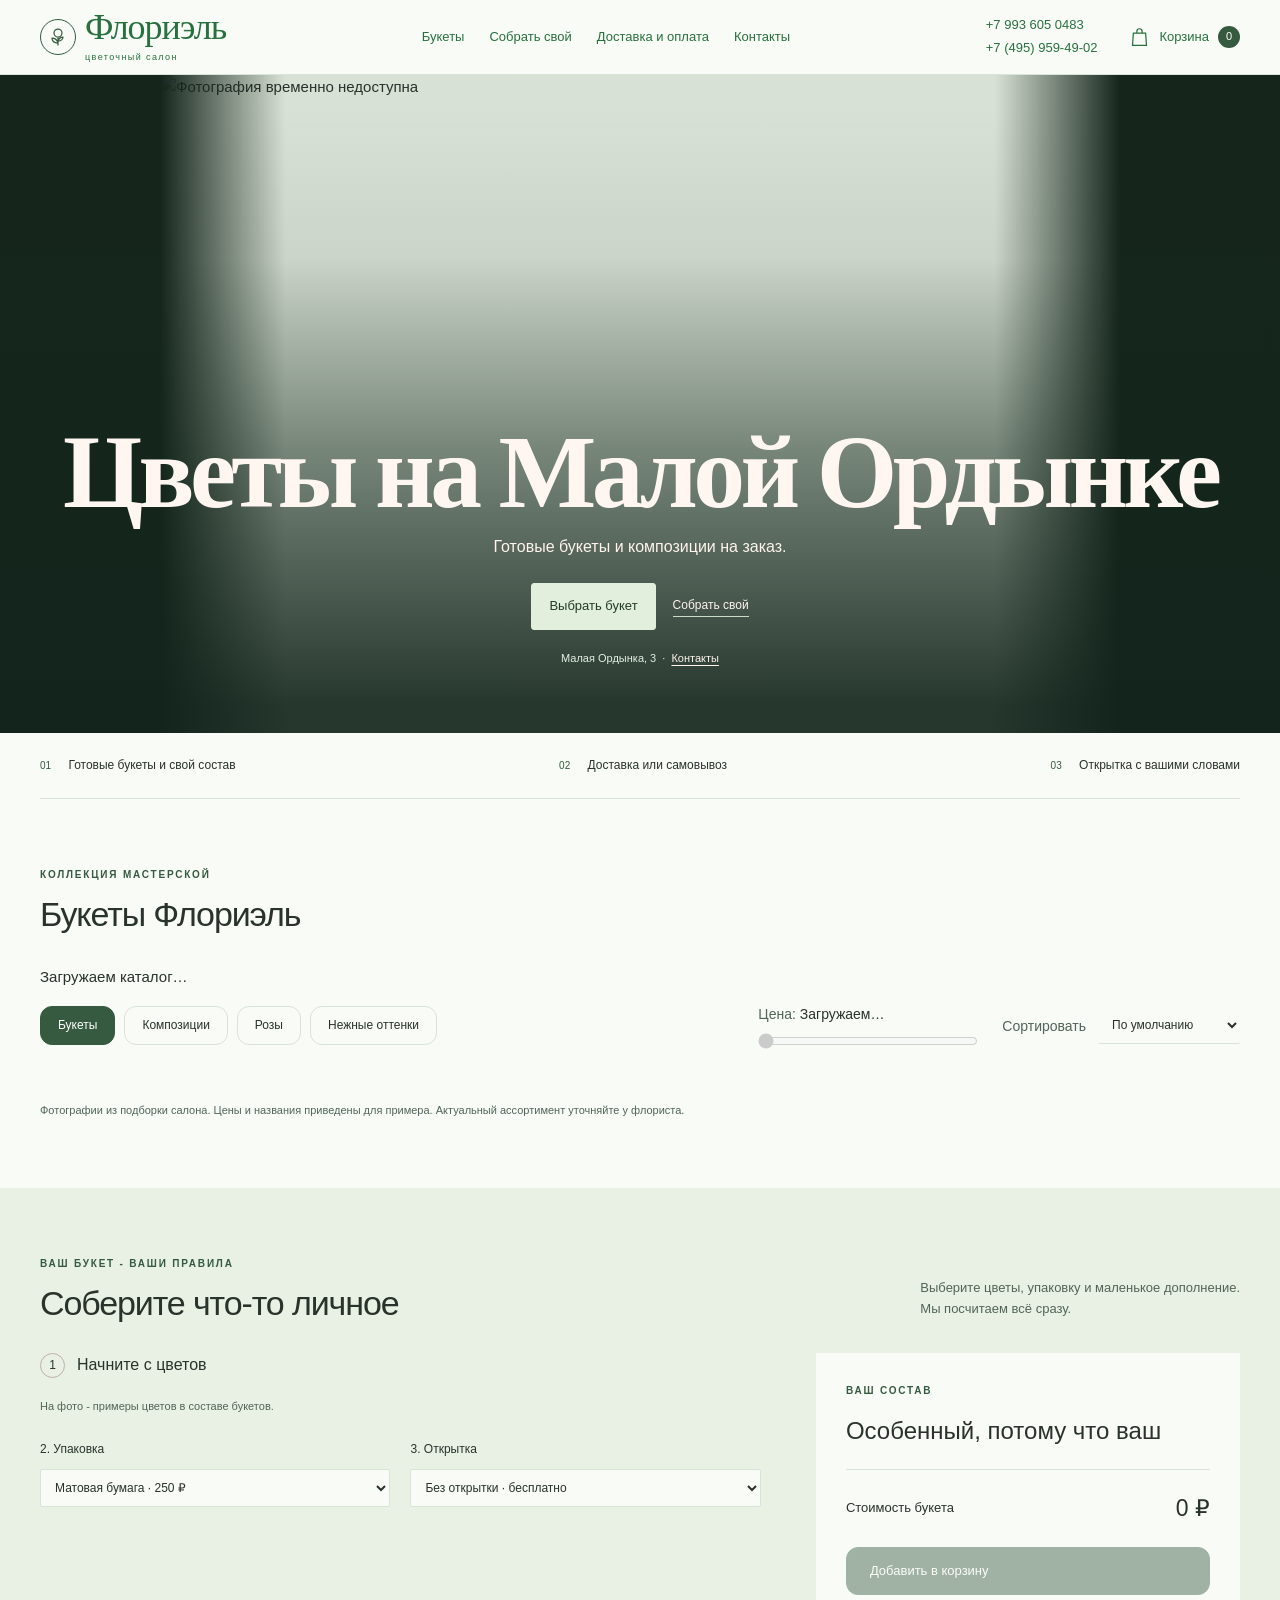
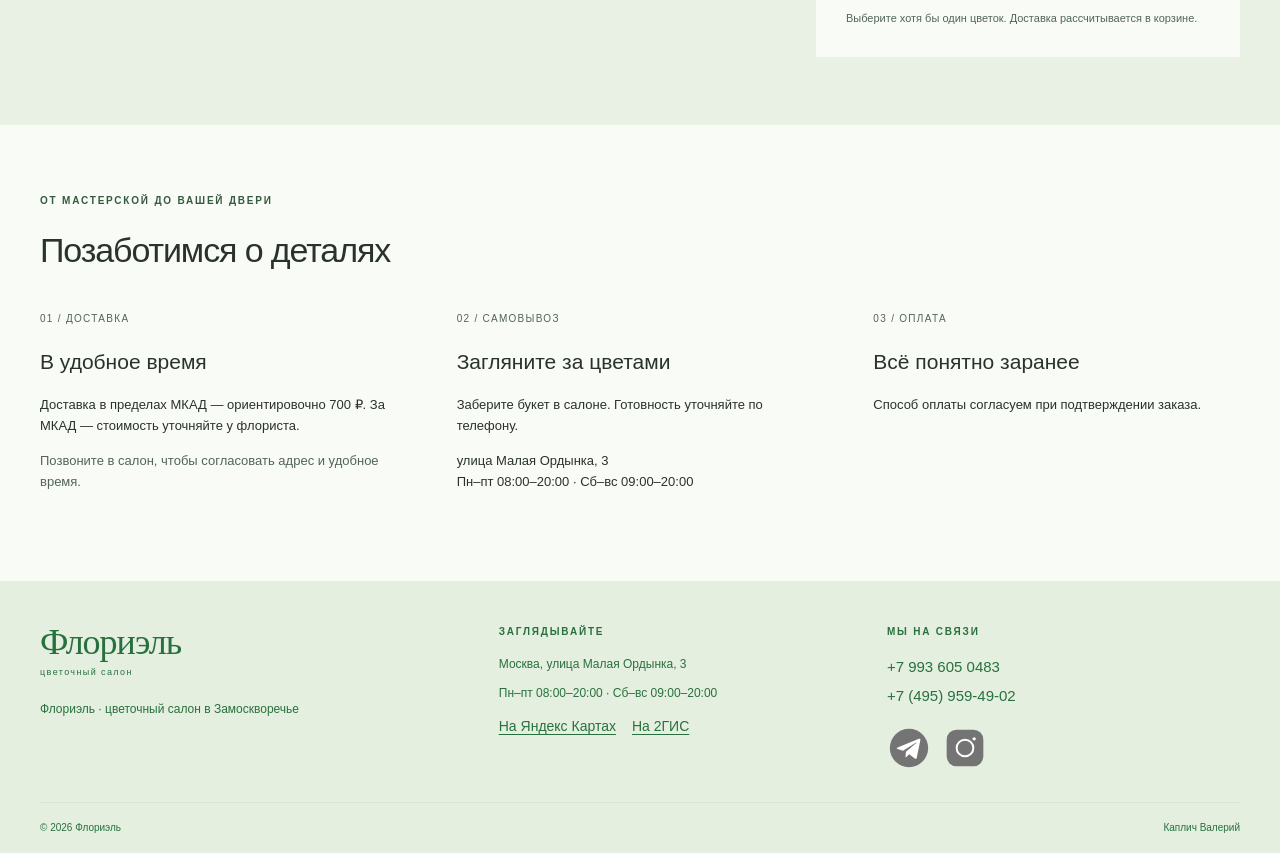
==== public_html/index.html @ b64ea373 "Use one price slider with bounds from available bouquets" ====
<!doctype html>
<html lang="ru"><head><meta charset="UTF-8"><meta name="viewport" content="width=device-width, initial-scale=1"><meta name="description" content="Флориэль. Букеты и композиции, Москва, улица Малая Ордынка, 3."><meta name="robots" content="noindex, nofollow"><title>Флориэль · цветочный салон в Москве</title><style>:root{--bg:#faf8f4;--ink:#302c2a;--muted:#79716b;--accent:#793e4b;--accent-hover:#61303c;--line:#e3ded6;--tint:#f0ebe5;--white:#fff;--radius:12px;--font:Arial,Helvetica,sans-serif}*{box-sizing:border-box}html{scroll-behavior:smooth;scroll-padding-top:24px}body{margin:0;background:var(--bg);color:var(--ink);font:15px/1.6 var(--font)}body:has(dialog[open]){overflow:hidden}a{color:inherit;text-decoration:none}button,input,select,textarea{font:inherit}button,a,input,select,textarea{-webkit-tap-highlight-color:transparent}button{cursor:pointer}button:disabled{cursor:not-allowed;opacity:.45}a,button{touch-action:manipulation}button:focus-visible,a:focus-visible,input:focus-visible,select:focus-visible,textarea:focus-visible{outline:2px solid var(--accent);outline-offset:4px}button{color:inherit}img{display:block;width:100%;object-fit:cover}button svg{width:21px;height:21px;fill:none;stroke:currentColor;stroke-width:1.4}h1,h2,h3,p{margin-top:0}h1,h2,h3{line-height:1.16;font-weight:400}h2{font-size:34px;letter-spacing:-1.1px;margin-bottom:0}h3{font-size:20px}p{margin-bottom:14px}.container{width:min(1240px,calc(100% - 80px));margin-inline:auto}.header{display:flex;align-items:center;gap:32px;min-height:74px}.brand{display:flex;gap:9px;align-items:center;flex-shrink:0}.brand img{width:34px}.brand b{font-size:36px;font-weight:400;letter-spacing:-2px;line-height:1.05;display:block}.brand small{display:block;font-size:9px;letter-spacing:1.4px;margin-top:3px}.header nav{display:flex;gap:25px;margin:auto;font-size:13px}.header nav a:hover,.text-link:hover{color:var(--accent)}.phone{font-size:13px;white-space:nowrap}.cart-trigger{display:flex;align-items:center;gap:9px;background:none;border:0;padding:12px 0;font-size:13px}.cart-trigger b{display:grid;place-items:center;width:22px;height:22px;border-radius:50%;background:var(--accent);color:white;font-size:11px;font-weight:400}.hero{display:grid;grid-template-columns:1fr 1fr;min-height:440px;background:var(--tint)}.hero-copy{padding:49px 50px 30px}.eyebrow{font-size:10px;letter-spacing:1.8px;color:var(--accent);font-weight:600;margin-bottom:22px;display:block}h1{font-size:41px;letter-spacing:-1.55px;white-space:pre-line;margin-bottom:22px;max-width:470px}.hero-copy>p:not(.eyebrow){max-width:360px;color:var(--muted);font-size:14px}.button{border:1px solid var(--accent);border-radius:var(--radius);background:var(--accent);color:white;display:inline-flex;align-items:center;justify-content:space-between;gap:28px;padding:14px 23px;font-size:13px;line-height:1.4;min-height:48px}.button:hover:not(:disabled){background:var(--accent-hover)}.button.secondary{background:transparent;color:var(--accent)}.hero .button{margin-top:13px}.text-link{display:inline-block;font-size:12px;border-bottom:1px solid #b7a69f;margin-left:22px}.hero-note{margin-top:33px;font-size:11px;color:var(--muted);display:flex;align-items:center;gap:12px}.line{width:29px;height:1px;background:#a29385}.hero-photo{position:relative;overflow:hidden;min-height:440px}.hero-photo img{height:100%;position:absolute;object-position:50% 46%}.photo-caption{position:absolute;bottom:20px;left:24px;background:var(--bg);padding:7px 12px;font-size:10px;letter-spacing:.5px}.service-strip{display:flex;justify-content:space-between;border-bottom:1px solid var(--line);padding-block:23px;font-size:12px}.service-strip i{font-style:normal;font-size:10px;color:var(--accent);margin-right:14px}.section{padding-block:68px}.section-head{display:flex;align-items:end;justify-content:space-between;gap:20px;margin-bottom:30px}.section-head .eyebrow{margin-bottom:12px}.muted{color:var(--muted)}.section-head>.muted{font-size:13px;margin-bottom:3px}.catalog-controls{display:flex;justify-content:space-between;gap:20px;align-items:center;margin-bottom:27px}.filters{display:flex;gap:9px;flex-wrap:wrap}.filters button{border:1px solid var(--line);border-radius:2px;padding:9px 17px;background:transparent;font-size:12px}.filters button[aria-pressed=true]{background:var(--accent);border-color:var(--accent);color:white}.sort-label{display:flex;align-items:center;gap:12px;font-size:11px;color:var(--muted)}select{border:1px solid var(--line);background:var(--bg);color:var(--ink);padding:10px;border-radius:2px;max-width:100%}.sort-label select{border:0;border-bottom:1px solid var(--line);font-size:12px}.product-grid{display:grid;grid-template-columns:repeat(4,minmax(0,1fr));gap:34px 24px}.product-image{width:100%;border:0;padding:0;background:var(--tint);position:relative;display:block;text-align:left;overflow:hidden}.product-image img{aspect-ratio:4/4.6;transition:transform .35s}.product-image:hover img{transform:scale(1.025)}.tag{position:absolute;top:13px;left:13px;background:var(--bg);font-size:10px;padding:5px 9px}.product-name{border:0;background:none;padding:0;margin-top:15px;font-size:17px;text-align:left}.composition{font-size:11px;color:var(--muted);margin:6px 0 14px;min-height:35px;line-height:1.5}.product-bottom{display:flex;justify-content:space-between;align-items:center}.price{font-size:17px;font-weight:400}.add-product{background:transparent;border:1px solid var(--line);padding:8px 12px;font-size:11px;border-radius:2px}.add-product:hover{border-color:var(--accent);color:var(--accent)}.catalog-note{font-size:11px;color:var(--muted);margin:26px 0 0}.builder-section{background:var(--tint)}.builder-layout{display:grid;grid-template-columns:1.7fr 1fr;gap:55px}.step-title{display:flex;align-items:center;gap:12px;margin-bottom:20px}.step-title span{display:grid;place-items:center;width:25px;height:25px;border:1px solid #bfb1a8;border-radius:50%;font-size:12px}.step-title h3{font-size:16px;margin:0}.flower-grid{display:grid;grid-template-columns:repeat(4,minmax(0,1fr));gap:16px}.flower img{aspect-ratio:1/1.1}.flower h4{font-size:12px;font-weight:400;margin:12px 0 3px}.flower p{font-size:11px;color:var(--muted);margin-bottom:12px}.qty{display:inline-flex;align-items:center;border:1px solid var(--line);background:var(--bg);border-radius:2px}.qty button{width:34px;height:34px;border:0;background:transparent;font-size:18px}.qty output{min-width:27px;text-align:center;font-size:13px}.small{font-size:11px;line-height:1.6}.builder-options{display:grid;grid-template-columns:1fr 1fr;gap:20px;margin-top:24px}.builder-options label{font-size:12px}.builder-options select{display:block;width:100%;margin-top:10px}.builder-summary{background:var(--bg);padding:30px;align-self:start}.builder-summary .eyebrow{margin-bottom:18px}.builder-summary h3{font-size:24px}.builder-summary ul{padding:0;list-style:none;font-size:13px}.builder-summary li{display:flex;justify-content:space-between;gap:15px;margin-bottom:8px}.total{border-top:1px solid var(--line);display:flex;justify-content:space-between;align-items:center;gap:12px;margin-top:24px;padding-top:20px;margin-bottom:20px;font-size:13px}.total strong{font-size:23px;font-weight:400;white-space:nowrap}.full{width:100%}.builder-summary .small{margin:15px 0 0}.info-columns{display:grid;grid-template-columns:repeat(3,1fr);gap:50px;margin-top:40px}.info-num{font-size:10px;letter-spacing:1.3px;color:var(--muted);display:block;margin-bottom:23px}.info-columns h3{font-size:21px}.info-columns p{font-size:13px}.delivery{padding-bottom:75px}footer{background:#eae4dc;padding-top:43px}.footer-main{display:grid;grid-template-columns:1.2fr 1fr 1fr;gap:35px}.footer-brand b{font-size:37px}.footer-main .eyebrow{color:var(--muted);margin-bottom:15px}.footer-main p{font-size:12px;margin-bottom:9px}.footer-brand{margin-bottom:20px}.footer-bottom{border-top:1px solid #d8d0c7;display:flex;justify-content:space-between;margin-top:32px;padding-block:17px;font-size:10px;color:var(--muted)}dialog{border:0;border-radius:4px;padding:28px;width:min(610px,calc(100% - 28px));max-height:90dvh;background:var(--bg);color:var(--ink);overflow:auto}dialog::backdrop{background:#211d1b85}.modal-head{display:flex;justify-content:space-between;align-items:start;gap:15px;margin-bottom:24px}.modal-head h2{font-size:26px;letter-spacing:-.6px}.icon-button{background:none;border:0;font-size:27px;line-height:1;padding:2px 6px}.modal-image{width:100%;max-height:330px;object-fit:cover;margin-bottom:20px}.cart-line{display:grid;grid-template-columns:66px 1fr auto;gap:15px;align-items:start;padding:18px 0;border-bottom:1px solid var(--line)}.cart-line img{height:85px}.cart-line h3{font-size:16px;margin-bottom:5px}.cart-line p{font-size:11px;line-height:1.4;color:var(--muted);margin-bottom:10px}.cart-line>div:last-child{text-align:right}.remove{display:block;background:none;border:0;text-decoration:underline;color:var(--muted);font-size:11px;margin:12px 0 0 auto;padding:4px}.breakdown{display:flex;justify-content:space-between;font-size:13px;margin-top:12px}.empty{text-align:center;padding:35px 5px}.empty h3{font-size:25px}.empty p{color:var(--muted)}.form-grid{display:grid;grid-template-columns:1fr 1fr;gap:17px}.field{display:block;font-size:12px}.field input,.field textarea,.field select{display:block;width:100%;margin-top:7px;border:1px solid #cec6bd;padding:11px 12px;background:var(--white);border-radius:2px;color:var(--ink)}.field textarea{resize:vertical;min-height:78px}.span2{grid-column:1/-1}.form-radio{border:0;padding:0;margin:19px 0;display:flex;gap:20px;font-size:13px}.form-radio legend{margin-bottom:8px;font-size:12px}.error{color:#a1243a;font-size:12px;margin-block:12px}.form-note{font-size:11px;padding:12px;background:var(--tint);margin:15px 0}.success-label{font-size:11px;letter-spacing:1.5px;color:var(--accent)}.feedback-options{border:0;padding:0;margin:20px 0}.feedback-options legend{font-size:16px;margin-bottom:15px}.feedback-options label{display:block;margin-bottom:10px;font-size:13px}.form-actions{display:flex;gap:12px;margin-top:18px}.order-summary{font-size:13px;padding:14px 0;border-bottom:1px solid var(--line)}.order-summary p{margin-bottom:5px}.image-fallback{position:absolute;inset:0;display:grid;place-items:center;color:var(--muted);background:var(--tint);font-size:12px}.image-missing{height:100%;min-height:140px;object-fit:contain;background:var(--tint)}#toast{position:fixed;bottom:25px;left:50%;transform:translateX(-50%);background:var(--ink);color:white;padding:12px 20px;font-size:13px;border-radius:3px;z-index:5;max-width:90vw;opacity:0;pointer-events:none}#toast.visible{opacity:1}.skip{position:fixed;top:-100px;left:12px;background:white;padding:10px;z-index:10}.skip:focus{top:12px}[hidden]{display:none!important}
.product-image img,.flower img{height:auto}
@media(min-width:1500px){.hero{min-height:480px}.hero-copy{padding-top:65px}.hero-photo{min-height:480px}}
@media(max-width:1100px){.container{width:calc(100% - 48px)}.header{gap:20px}.header nav{gap:16px}.header .phone{display:none}.hero-copy{padding:35px 30px}h1{font-size:35px}.hero .text-link{margin:16px 0 0;display:table}.hero-note{margin-top:20px}.builder-layout{gap:30px}.flower-grid{gap:10px}.builder-summary{padding:23px}.sort-label{font-size:0}.sort-label select{font-size:12px}}
@media(max-width:760px){.container{width:calc(100% - 32px)}.header{min-height:80px;flex-wrap:wrap;gap:0;justify-content:space-between;padding-block:7px 5px}.brand b{font-size:32px}.brand small{font-size:8px}.brand img{width:29px}.header nav{order:3;flex-basis:100%;justify-content:space-between;gap:10px;font-size:11px;margin-top:7px}.cart-trigger{font-size:12px}.hero{grid-template-columns:1fr 1fr;min-height:350px}.hero-copy{padding:25px 20px}.hero-copy .eyebrow{font-size:8px;letter-spacing:1.2px;margin-bottom:17px}h1{font-size:28px;letter-spacing:-.8px;white-space:normal}.hero-copy>p:not(.eyebrow){font-size:12px}.hero .button{padding:12px 16px;font-size:12px;gap:15px}.hero-photo{min-height:350px}.hero-note{display:none}.photo-caption{left:10px;bottom:10px;font-size:8px;padding:5px 7px}.service-strip{gap:12px;font-size:10px;align-items:start;padding-block:18px}.service-strip span{flex:1}.service-strip i{display:block;margin-bottom:3px}.section{padding-block:44px}h2{font-size:28px}.section-head{align-items:start;margin-bottom:23px}.section-head>.muted{display:none}.catalog-controls{display:block}.filters{gap:6px}.filters button{padding:8px 11px;font-size:11px}.sort-label{justify-content:end;margin-top:10px}.product-grid{grid-template-columns:repeat(2,minmax(0,1fr));gap:25px 15px}.product-name{font-size:15px;margin-top:11px}.composition{font-size:10px;min-height:30px;margin-bottom:11px}.price{font-size:15px}.add-product{font-size:10px;padding:8px 10px}.tag{top:8px;left:8px;font-size:8px;padding:4px 6px}.builder-layout{grid-template-columns:1fr;gap:27px}.builder-summary{padding:25px}.flower-grid{gap:12px}.flower h4{font-size:11px}.flower .qty button{width:27px}.flower .qty output{min-width:20px}.flower p{font-size:10px}.info-columns{grid-template-columns:1fr;gap:25px;margin-top:28px}.info-columns article{border-top:1px solid var(--line);padding-top:21px}.info-num{margin-bottom:12px}.info-columns h3{font-size:20px}.footer-main{grid-template-columns:1fr 1fr;gap:27px 20px}.footer-main>div:first-child{grid-column:1/-1}.footer-main p{font-size:11px}.footer-bottom{gap:20px;font-size:9px}.footer-bottom>span:last-child{text-align:right}dialog{padding:23px}.form-grid{gap:13px}.cart-line{grid-template-columns:55px 1fr auto;gap:10px}.cart-line>div:last-child{font-size:13px}.cart-line img{height:72px}.total strong{font-size:21px}}
@media(max-width:480px){.hero{grid-template-columns:1fr}.hero-copy{padding:28px 25px}.hero h1{font-size:32px;max-width:280px}.hero-copy>p:not(.eyebrow){max-width:290px}.hero .text-link{display:inline-block;margin-left:15px;font-size:11px}.hero-photo{min-height:260px}.hero-photo img{object-position:50% 45%}.hero .button{margin-top:7px}.flower-grid{grid-template-columns:repeat(2,minmax(0,1fr))}.flower img{aspect-ratio:1.3}.flower h4{font-size:13px}.flower .qty button{width:34px}.flower .qty output{min-width:27px}.form-grid{grid-template-columns:1fr}.span2{grid-column:auto}.modal-head h2{font-size:24px}.service-strip{font-size:9px}.builder-options{gap:12px}.builder-options select{font-size:12px}.section-head .eyebrow{font-size:9px}.product-bottom{gap:5px}.catalog .eyebrow{margin-top:0}}
@media(prefers-reduced-motion:reduce){html{scroll-behavior:auto}*,*::before,*::after{transition:none!important}}

/* Shared rounding for every button, including dialogs and quantity controls. */
button,.button,.filters button,.add-product,.qty,.product-image{border-radius:var(--radius)}
.qty{overflow:hidden}
.reviews-section{border-top:1px solid var(--line)}.review-source-info{display:flex;align-items:center;gap:15px;margin-bottom:26px}.source-badge{display:grid;place-items:center;border:1px solid var(--line);border-radius:12px;width:55px;height:55px;font-size:14px;font-weight:600}.review-source-info h3{font-size:16px;margin-bottom:4px}.review-source-info p{font-size:12px;color:var(--muted);margin-bottom:0}.reviews-grid{display:grid;grid-template-columns:repeat(3,minmax(0,1fr));gap:24px}.review{border:1px solid var(--line);border-radius:12px;padding:25px;display:flex;flex-direction:column}.review-top{display:flex;align-items:center;gap:11px}.review-avatar{display:grid;place-items:center;background:var(--tint);color:var(--accent);border-radius:50%;width:36px;height:36px;flex-shrink:0}.review-top h3{font-size:13px;margin:0}.review-platform{font-size:10px;color:var(--muted);margin-left:auto}.review blockquote{margin:22px 0 27px;font-size:14px;line-height:1.7}.review-original{font-size:11px;color:var(--accent);margin-top:auto;align-self:start;border-bottom:1px solid var(--line)}.reviews-note{margin:22px 0 0}#author-link:hover{color:var(--accent);text-decoration:underline}#author-link{text-underline-offset:3px}
@media(max-width:760px){.reviews-grid{grid-template-columns:1fr;gap:14px}.reviews-section .section-head{flex-wrap:wrap}.reviews-section .button{font-size:12px;padding:11px 17px}.review{padding:21px}.review blockquote{margin:18px 0 20px}}

/* Text-only opening section. */
.hero{display:block;min-height:0}
.hero-copy{padding:48px 50px 38px;max-width:850px}
.hero h1{max-width:730px}
.hero-copy>p:not(.eyebrow){max-width:500px}
@media(max-width:760px){.hero-copy{padding:32px 28px}.hero h1{max-width:540px}}
@media(max-width:480px){.hero-copy{padding:28px 25px}.hero h1{max-width:310px}.hero-copy>p:not(.eyebrow){max-width:300px}}

.sticky-header{position:sticky;top:0;z-index:20;background:var(--bg);border-bottom:1px solid var(--line)}
html{scroll-padding-top:90px}
@media(max-width:760px){html{scroll-padding-top:96px}}

/* Compact first screen, approximately half the previous height. */
.hero{min-height:203px}
.hero-copy{padding:22px 50px}
.hero-copy .eyebrow{margin-bottom:10px}
.hero h1{font-size:32px;line-height:1.16;white-space:normal;margin-bottom:12px}
.hero .button{margin-top:0}
@media(max-width:760px){.hero-copy{padding:18px 28px}.hero h1{font-size:29px}.hero .text-link{display:inline-block;margin:0 0 0 18px}}
@media(max-width:480px){.hero-copy{padding:16px 25px}.hero h1{font-size:26px;max-width:310px}.hero .text-link{margin-left:14px}}

.brand b{letter-spacing:-1px}.hero .contact-note{font-size:12px;color:var(--muted);margin:13px 0 0}.hero .contact-note a{color:var(--accent);text-decoration:underline;text-underline-offset:3px}@media(min-width:761px) and (max-width:1200px){.header{gap:20px}.header nav{gap:15px}.header .phone{display:none}}

/* Quantity controls share the cart state in catalog and product details. */
.product-control{flex-shrink:0}.product-control .qty{border-color:var(--accent);color:var(--accent)}.product-control .qty button{width:32px;height:34px;flex-shrink:0}.product-control .qty output{min-width:28px;font-variant-numeric:tabular-nums}.product-control-full .qty{display:flex;justify-content:space-between;width:100%}.product-control-full .qty button{width:48px;height:48px}.product-control-full .qty output{font-size:17px}.product-bottom{flex-wrap:wrap;gap:8px}
@media(max-width:480px){.product-control .qty button{width:29px}.product-control .qty output{min-width:25px}.product-control-full .qty button{width:48px}}

:root{--bg:#f8fbf6;--ink:#29332b;--muted:#526557;--accent:#365a40;--accent-hover:#294632;--line:#d8e4d7;--tint:#e8f1e4}
footer{background:#e4efe0}
#social-links a{text-decoration:underline;text-underline-offset:3px}
.social-placeholders{display:flex;flex-wrap:wrap;gap:6px 14px;list-style:none;margin:8px 0 0;padding:0}
.footer-bottom{border-color:var(--line)}
.salon-mark{width:36px;height:36px;border:1px solid currentColor;border-radius:50%;display:grid;place-items:center;color:var(--accent);flex:none}
.salon-mark svg{width:24px;height:24px}
.hero{display:grid;grid-template-columns:1fr 1fr;min-height:360px;overflow:hidden;border-radius:20px;background:var(--tint)}
.hero-copy{display:flex;flex-direction:column;align-items:flex-start;justify-content:center;padding:clamp(28px,5vw,76px)}
.hero h1{font-size:clamp(36px,5vw,68px);max-width:10em;line-height:1.04;margin:4px 0 16px;letter-spacing:-.035em}
.hero .hero-lead{margin:0 0 22px;font-size:15px;line-height:1.5}
.hero .hero-actions{display:flex;align-items:center;gap:14px;flex-wrap:wrap}
.hero .hero-actions .text-link{margin:0}
.hero-photo{min-height:0;position:relative}
.hero-photo img{display:block;position:absolute;inset:0;width:100%;height:100%;object-fit:cover}
@media(max-width:620px){.hero{grid-template-columns:1fr;min-height:0}.hero h1{font-size:clamp(32px,9vw,46px)}.hero-copy{padding:26px 22px}.hero-photo{aspect-ratio:2/1}.hero .hero-lead{font-size:14px;margin-bottom:16px}}
</style>
<link rel="stylesheet" href="/hero-fonts.css">
<style>
:root { --hero-sans:"Geist",Arial,sans-serif; --hero-serif:"Cormorant Garamond",Georgia,serif; --hero-playfair:"Playfair Display",Georgia,serif; }
.hero { font-family: var(--hero-sans); }
.header .brand b { font-family: var(--hero-playfair); }
.hero.container { border-radius: 0; position: relative; isolation: isolate; min-width: 0; margin-block: 20px 0; overflow: hidden; }
.hero .hero-copy { max-width: none; min-width: 0; position: relative; z-index: 1; align-items: center; text-align: center; }
.hero h1 { max-width: none; margin: 0 0 16px; }
.hero .hero-copy > .hero-lead:not(.eyebrow) { max-width: 370px; margin: 0 0 24px; font-size: 15px; line-height: 1.5; }
.hero .hero-actions { justify-content: center; gap: 17px; }
.hero .hero-actions .button { margin: 0; min-height: 47px; border-radius: 3px; padding: 11px 17px; gap: 24px; }
.hero .hero-actions .text-link { margin: 0; padding-block: 3px; line-height: 1.25; }
.hero .hero-copy > .contact-note:not(.eyebrow) { margin: 20px 0 0; font-size: 11px; line-height: 1.55; }
.hero .contact-note span { margin-inline: 3px; }
.hero figure { margin: 0; min-width: 0; }
.hero figure img { height: 100%; object-fit: cover; }
@media (max-width: 640px) {
  .hero.container { margin-top: 13px; }
  .hero .hero-copy > .hero-lead:not(.eyebrow) { margin-bottom: 19px; font-size: 14px; }
  .hero .hero-actions { gap: 12px; }
  .hero .hero-actions .button { font-size: 12px; gap: 15px; }
  .hero .hero-copy > .contact-note:not(.eyebrow) { margin-top: 16px; }
}


.hero.container { display: grid; grid-template-columns: 1fr; place-items: end center; width: 100%; margin-top: 0; min-height: 658px; background: #15261c; }
.hero .hero-backdrop { position: absolute; inset: 0; z-index: -1; }
.hero .hero-backdrop img { position: absolute; inset: 0; object-position: 50% 52%; }
@media (min-width: 961px) {
 .hero .hero-backdrop::before {
  content: "";
  position: absolute;
  inset: -38px;
  background: center 52% / cover no-repeat url("/photos/5393410808819163352.jpg");
  filter: blur(29px) brightness(.78);
 }
 .hero .hero-backdrop img {
  inset: 0 auto 0 50%;
  width: 960px;
  transform: translateX(-50%);
  mask-image: linear-gradient(90deg, transparent, #000 13%, #000 87%, transparent);
 }
}
.hero .hero-backdrop::after { content: ""; position: absolute; inset: 0; background: linear-gradient(180deg,#111d1713 5%,#14241b24 28%,#14271c88 57%,#12241be8 96%); }
.hero .hero-copy { padding: 40px 24px 66px; }
.hero h1 { color: #fff6f1; font: 600 clamp(62px,8.1vw,125px)/.91 var(--hero-serif); letter-spacing: -.045em; }
.hero .hero-copy > .hero-lead:not(.eyebrow) { color: #fff3ed; font-size: 16px; }
.hero .hero-actions .button { background: #e1efdc; border-color: #e1efdc; color: #243c2a; }
.hero .hero-actions .button:hover { background: #f2f8ef; }
.hero .hero-actions .text-link, .hero .contact-note a { color: #fff3ed; border-color: #c9dcc6; }
.hero .hero-copy > .contact-note:not(.eyebrow) { color: #e4efe1; }
@media (max-width: 700px) {
 .hero.container { min-height: 580px; margin-top: 0; }
 .hero .hero-copy { padding: 30px 18px 42px; }
 .hero h1 { max-width: 9em; font-size: clamp(52px,10vw,76px); }
}
</style><link rel="stylesheet" href="/florist.css"><script src="/florist.js"></script>
<style>
/* Floriel brand, contact groups and catalogue price range. */
.header, footer, .footer-main .eyebrow, .footer-bottom { color:#28713e; }
.header .brand b, .footer-brand b { font-family:var(--hero-playfair); font-size:36px; font-weight:400; letter-spacing:-1px; }
.header nav a:hover, footer a:hover { color:#1d542d; }
.header-phones { display:flex; flex-direction:column; gap:2px; flex-shrink:0; }
.contact-phones { display:flex; flex-direction:column; gap:5px; margin-bottom:14px; }
.map-links { display:flex; flex-wrap:wrap; gap:8px 16px; margin:12px 0 0; font-size:14px; }
.map-links a { text-decoration:underline; text-underline-offset:3px; }
.social-icons { display:flex; align-items:center; gap:12px; margin-top:18px; }
.social-icon { display:inline-flex; align-items:center; justify-content:center; width:44px; height:44px; color:#747474; }
.social-icon svg { display:block; width:40px; height:40px; }
.catalog-tools { display:flex; align-items:center; gap:24px; flex-wrap:wrap; }
.price-filter { border:0; padding:0; margin:0; min-width:220px; color:var(--muted); }
.price-filter legend { padding:0; font-size:14px; }
.price-filter output { color:var(--ink); font-variant-numeric:tabular-nums; white-space:nowrap; }
.price-filter input { display:block; width:100%; margin:8px 0 0; accent-color:#28713e; cursor:pointer; }
.price-filter input:disabled { cursor:default; }
.price-bounds { display:flex; justify-content:space-between; gap:14px; font-size:12px; font-variant-numeric:tabular-nums; }
.catalog-empty { grid-column:1/-1; padding:25px 0; }
.catalog-empty button { margin-top:8px; }
.sort-label { font-size:14px; }
@media(max-width:1200px){.header-phones{display:none}.catalog-controls{align-items:flex-start;flex-wrap:wrap}.catalog-tools{margin-left:auto}}
@media(max-width:760px){.header .brand b,.footer-brand b{font-size:32px}.catalog-tools{margin-top:18px;justify-content:space-between;gap:18px;width:100%}.price-filter{flex:1;min-width:190px}.sort-label{margin:0;font-size:14px}.footer-main{grid-template-columns:1fr}.footer-main p{font-size:14px}}
@media(max-width:480px){.catalog-tools{align-items:stretch;flex-direction:column}.price-filter{width:100%}.sort-label{justify-content:space-between}}
</style></head>
<body>
<a class="skip" href="#catalog">Перейти к букетам</a>
<div class="sticky-header"><header class="container header"><a class="brand" href="#" aria-label="На главную"><span class="salon-mark" aria-hidden="true"><svg viewBox="0 0 24 24" fill="none" stroke="currentColor" stroke-width="1.25" stroke-linecap="round" stroke-linejoin="round"><path d="M12 20v-7m0 5c-4 0-6-2-6-5 3 0 5 1 6 5m0-2c3 0 5-2 5-4-3 0-4 1-5 4"/><circle cx="12" cy="8" r="4"/></svg></span><span><b data-bind="name"></b><small data-bind="tagline"></small></span></a><nav aria-label="Основная навигация"><a href="#catalog">Букеты</a><a href="#builder">Собрать свой</a><a href="#delivery">Доставка и оплата</a><a href="#contacts">Контакты</a></nav><div class="header-phones"><a class="phone" data-phone></a><a class="phone" data-phone-secondary></a></div><button class="cart-trigger" id="open-cart"><svg viewBox="0 0 24 24" aria-hidden="true"><path d="M5 7h14l1 14H4L5 7Zm4 0V5a3 3 0 0 1 6 0v2"/></svg><span>Корзина</span><b id="cart-count">0</b></button></header></div>
<main>
<section class="hero container" aria-labelledby="hero-title"><figure class="hero-backdrop"><img src="/photos/5393410808819163352.jpg" alt="Цветочная витрина салона «Флориэль»" fetchpriority="high"></figure><div class="hero-copy"><h1 id="hero-title">Цветы на Малой Ордынке</h1><p class="hero-lead">Готовые букеты и композиции на заказ.</p><div class="hero-actions"><a class="button" href="#catalog">Выбрать букет</a><a class="text-link" href="#builder">Собрать свой</a></div><p class="contact-note">Малая Ордынка, 3 <span aria-hidden="true">·</span> <a href="#contacts">Контакты</a></p></div></section>
<div class="container service-strip"><span><i>01</i> Готовые букеты и свой состав</span><span><i>02</i> Доставка или самовывоз</span><span><i>03</i> Открытка с вашими словами</span></div>
<section class="container catalog section" id="catalog"><div class="section-head"><div><p class="eyebrow">КОЛЛЕКЦИЯ МАСТЕРСКОЙ</p><h2>Букеты Флориэль</h2></div></div><div id="florist-bar" class="florist-bar"><p role="status">Загружаем каталог…</p></div><div class="catalog-controls"><div id="filters" class="filters" aria-label="Категории"></div><div class="catalog-tools"><fieldset class="price-filter"><legend>Цена: <output id="price-range-value" for="price-max">Загружаем…</output></legend><div class="price-ranges"><input id="price-max" type="range" min="0" max="0" step="1" value="0" disabled aria-label="Максимальная цена букета" aria-describedby="price-bounds"><div id="price-bounds" class="price-bounds"><span id="price-min-label"></span><span id="price-max-label"></span></div></div></fieldset><label class="sort-label">Сортировать <select id="sort"><option value="default">По умолчанию</option><option value="asc">Сначала дешевле</option><option value="desc">Сначала дороже</option></select></label></div></div><div class="product-grid" id="products"></div><p class="catalog-note">Фотографии из подборки салона. Цены и названия приведены для примера. Актуальный ассортимент уточняйте у флориста.</p></section>
<section class="builder-section" id="builder"><div class="container section"><div class="section-head"><div><p class="eyebrow">ВАШ БУКЕТ - ВАШИ ПРАВИЛА</p><h2>Соберите что-то личное</h2></div><p class="muted">Выберите цветы, упаковку и маленькое дополнение.<br>Мы посчитаем всё сразу.</p></div><div class="builder-layout"><div><div class="step-title"><span>1</span><h3>Начните с цветов</h3></div><div class="flower-grid" id="flowers"></div><p class="small muted">На фото - примеры цветов в составе букетов.</p><div class="builder-options"><label>2. Упаковка<select id="packaging"></select></label><label>3. Открытка<select id="greeting"></select></label></div></div><aside class="builder-summary"><span class="eyebrow">ВАШ СОСТАВ</span><h3>Особенный, потому что ваш</h3><div id="builder-lines" aria-live="polite"></div><div class="total"><span>Стоимость букета</span><strong id="builder-total">0 ₽</strong></div><button class="button full" id="add-custom" disabled>Добавить в корзину</button><p class="small muted">Выберите хотя бы один цветок. Доставка рассчитывается в корзине.</p></aside></div></div></section>
<section class="container section delivery" id="delivery"><div><p class="eyebrow">ОТ МАСТЕРСКОЙ ДО ВАШЕЙ ДВЕРИ</p><h2>Позаботимся о деталях</h2></div><div class="info-columns"><article><span class="info-num">01 / ДОСТАВКА</span><h3>В удобное время</h3><p id="delivery-text"></p><p id="delivery-timing" class="muted"></p></article><article><span class="info-num">02 / САМОВЫВОЗ</span><h3>Загляните за цветами</h3><p data-bind="pickupText"></p><p><span data-bind="address"></span><br><span data-bind="hours"></span></p></article><article><span class="info-num">03 / ОПЛАТА</span><h3>Всё понятно заранее</h3><p data-bind="paymentText"></p></article></div></section>
<section class="reviews-section" id="reviews" aria-labelledby="reviews-heading"><div class="container section"><div class="section-head"><div><p class="eyebrow">СЛОВА ПОКУПАТЕЛЕЙ</p><h2 id="reviews-heading">Отзывы в 2ГИС</h2></div><a class="button secondary" id="reviews-source" target="_blank" rel="noopener noreferrer">Все отзывы в 2ГИС</a></div><div class="review-source-info"><span class="source-badge">2ГИС</span><div><h3 id="review-business"></h3><p id="review-address"></p></div></div><div class="reviews-grid" id="review-cards"></div><p class="small muted reviews-note" id="reviews-note"></p></div></section>
</main>
<footer id="contacts"><div class="container footer-main"><div><a class="brand footer-brand" href="#"><span><b data-bind="name"></b><small data-bind="tagline"></small></span></a><p data-bind="footerText"></p></div><div><span class="eyebrow">ЗАГЛЯДЫВАЙТЕ</span><p><span data-bind="city"></span>, <span data-bind="address"></span></p><p data-bind="hours"></p><div id="map-links" class="map-links" aria-label="Мы на картах"></div></div><div><span class="eyebrow">МЫ НА СВЯЗИ</span><div class="contact-phones"><a data-phone></a><a data-phone-secondary></a></div><div id="social-links" class="social-icons" aria-label="Социальные сети"></div></div></div><div class="container footer-bottom"><span>© <span id="year"></span> <span data-bind="name"></span></span><a id="author-link" data-bind="author" target="_blank" rel="noopener noreferrer" aria-label="Каплич Валерий в Telegram"></a></div></footer>
<dialog id="florist-dialog" class="florist-dialog" aria-labelledby="florist-dialog-title"></dialog><dialog id="modal" aria-labelledby="modal-title"><div class="modal-head"><h2 id="modal-title"></h2><button class="icon-button" id="close-modal" aria-label="Закрыть окно">×</button></div><div id="modal-body"></div></dialog><div id="toast" role="status" aria-live="polite"></div>
<script>
window.SHOP = {
  "name": "Флориэль",
  "tagline": "цветочный салон",
  "city": "Москва",
  "phone": "+7 993 605 0483",
  "phoneSecondary": "+7 (495) 959-49-02",
  "address": "улица Малая Ордынка, 3",
  "hours": "Пн–пт 08:00–20:00 · Сб–вс 09:00–20:00",
  "title": "Флориэль · цветочный салон в Москве",
  "description": "Флориэль. Букеты и композиции, Москва, улица Малая Ордынка, 3.",
  "heroTitle": "Цветы на Малой Ордынке",
  "delivery": {
    "price": 700,
    "freeFrom": null,
    "text": "Доставка в пределах МКАД — ориентировочно 700 ₽. За МКАД — стоимость уточняйте у флориста.",
    "timing": "Позвоните в салон, чтобы согласовать адрес и удобное время.",
    "intervals": [
      "Уточнить у флориста"
    ]
  },
  "paymentText": "Способ оплаты согласуем при подтверждении заказа.",
  "pickupText": "Заберите букет в салоне. Готовность уточняйте по телефону.",
  "footerText": "Флориэль · цветочный салон в Замоскворечье",
  "author": "Каплич Валерий",
  "authorUrl": "https://t.me/persona_non_graat",
  "links": [
    {
      "label": "На Яндекс Картах",
      "url": "https://yandex.ru/maps/org/floriel/1211264086/"
    }
  ]
};
</script>
<script>
window.CATALOG = {
  categories: ['Букеты', 'Композиции', 'Розы', 'Нежные оттенки'],
  products: [
    {id:'p1', name:'Тёплые слова', price:3900, category:'Композиции', image:'/photos/5393410808819163346.jpg', composition:'Красные и бордовые хризантемы', tag:'Сборный букет'},
    {id:'p2', name:'Лёгкое утро', price:3200, category:'Композиции', image:'/photos/5393410808819163348.jpg', composition:'Гортензия с зелёно-бордовыми лепестками и красные ягоды'},
    {id:'p3', name:'Нежный жест', price:4500, category:'Нежные оттенки', image:'/photos/5393410808819163347.jpg', composition:'Белые гортензии и хризантемы', tag:'Нежные оттенки'},
    {id:'p4', name:'Ближе к сердцу', price:5100, category:'Розы', image:'24987510', composition:'Красные розы, декоративная зелень', inCatalog:false},
    {id:'p5', name:'В розовом', price:4200, category:'Розы', image:'/photos/5393410808819163349.jpg', composition:'Персиковые розы и нежно-розовые гортензии'},
    {id:'p6', name:'Тихий день', price:3700, category:'Нежные оттенки', image:'/photos/5393410808819163350.jpg', composition:'Сиреневые цветы и декоративная капуста'},
    {id:'p7', name:'Светлое чувство', price:5800, category:'Нежные оттенки', image:'27670902', composition:'Сборный букет в розово-белой гамме', inCatalog:false},
    {id:'p8', name:'Без лишних слов', price:4600, category:'Розы', image:'6414329', composition:'Красные розы с зеленью; ваза в стоимость не входит', inCatalog:false}
  ],
  flowers: [
    {id:'pink', name:'Ранункулюс', price:250, image:'20440303', note:'мягкий розовый'},
    {id:'red', name:'Красная роза', price:280, image:'24987510', note:'насыщенный бордовый'},
    {id:'peony', name:'Пион', price:550, image:'9055981', note:'розовый и белый'},
    {id:'mix', name:'Сезонный микс', price:220, image:'29457902', note:'на усмотрение флориста'}
  ],
  packaging: [{id:'paper', name:'Матовая бумага',price:250},{id:'kraft',name:'Крафт',price:180},{id:'none',name:'Только лента',price:0}],
  cards: [{id:'none',name:'Без открытки',price:0},{id:'card',name:'Добавить открытку',price:150}]
};

</script>
<script>
async function sendFlorielForm(kind, payload) {
  const response = await fetch('/api.php?action=' + kind, {
    method: 'POST',
    headers: {'Content-Type': 'application/json', 'X-Floriel-Request': 'form'},
    body: JSON.stringify(payload)
  });
  const result = await response.json().catch(() => ({}));
  if (!response.ok) {
    throw new Error(result.error || 'Не удалось отправить форму. Попробуйте ещё раз.');
  }
  return result;
}

// Повтор с теми же данными использует прежний номер заявки.
let previousOrder;
window.orderAdapter = {
  async submit(order) {
    const content = JSON.stringify(order);
    if (content !== previousOrder?.content) {
      previousOrder = {content, requestId: crypto.randomUUID()};
    }
    const result = await sendFlorielForm('orders', {...order, requestId: previousOrder.requestId});
    previousOrder = undefined;
    return result;
  },
  feedback(answer) {
    return sendFlorielForm('feedback', answer);
  }
};

</script>
<script>
window.SHOP_REVIEWS = null;
</script>
<script>
/* All store-specific content lives in config.js and products.js. */
(() => {
 'use strict';
 const $ = (s,root=document)=>root.querySelector(s);
 const esc = v=>String(v).replace(/[&<>"']/g,c=>({'&':'&amp;','<':'&lt;','>':'&gt;','"':'&quot;',"'":'&#39;'}[c]));
 const money = v=>new Intl.NumberFormat('ru-RU').format(v)+' ₽';
 const image = id=>id?.startsWith('./photos/') ? id.slice(1) : id?.startsWith('/photos/') || id?.startsWith('/uploads/') || id?.startsWith('/photo.php?id=') ? id : '/assets/images/'+id+'.jpg';
 const storageKey='floriel-cart-v1';
 const c=window.CATALOG, shop=window.SHOP;
 let cart=[], category=c.categories[0], toastTimer, lastFocus, modalView='', pending=false;
 const quantities=Object.fromEntries(c.flowers.map(f=>[f.id,0]));
 let pack=c.packaging[0].id, card=c.cards[0].id;
 function readCart(){try{const data=JSON.parse(localStorage.getItem(storageKey)||'[]');if(!Array.isArray(data))return;cart=data.slice(0,100).flatMap(row=>{if(!row||!Number.isInteger(row.qty)||row.qty<1||row.qty>99)return [];if(row.productId){const p=c.products.find(p=>p.id===row.productId);return p?[{...p,key:p.id,productId:p.id,qty:row.qty}]:[];}if(row.custom){const q={};for(const f of c.flowers)q[f.id]=Number.isInteger(row.custom.quantities?.[f.id])?Math.max(0,Math.min(99,row.custom.quantities[f.id])):0;const p=c.packaging.find(p=>p.id===row.custom.pack),a=c.cards.find(a=>a.id===row.custom.card);if(!p||!a||!Object.values(q).some(Boolean))return [];return [{...makeCustom(q,p.id,a.id),qty:row.qty}];}return [];});}catch{cart=[];}}
 function save(){try{localStorage.setItem(storageKey,JSON.stringify(cart.map(r=>r.productId?{productId:r.productId,qty:r.qty}:{custom:r.custom,qty:r.qty})));}catch{toast('Корзина доступна до закрытия страницы: сохранение браузера недоступно.');}updateCount();syncProductControls();}
 function subtotal(){return cart.reduce((sum,p)=>sum+p.price*p.qty,0);}
 function delivery(){return 0;} // The florist confirms delivery; the total shows flowers only.
 function updateCount(){$('#cart-count').textContent=cart.reduce((s,p)=>s+p.qty,0);}
 function toast(message){$('#toast').textContent=message;$('#toast').classList.add('visible');clearTimeout(toastTimer);toastTimer=setTimeout(()=>$('#toast').classList.remove('visible'),3000);}
 function photo(p,attrs=''){return `<img src="${esc(image(p.image))}" alt="${esc(p.composition||p.name)}" ${attrs}>`;}
 function qtyControl(id,value,scope,label=id){return `<div class="qty"><button type="button" data-qty="${esc(id)}" data-delta="-1" data-scope="${scope}" aria-label="Уменьшить количество: ${esc(label)}" ${value<=0?'disabled':''}>−</button><output aria-label="Количество">${value}</output><button type="button" data-qty="${esc(id)}" data-delta="1" data-scope="${scope}" aria-label="Увеличить количество: ${esc(label)}" ${value>=99?'disabled':''}>+</button></div>`;}

 function productControl(p,full=false){
  const count=cart.find(row=>row.productId===p.id)?.qty||0;
  return count?qtyControl(p.id,count,'product',p.name):`<button class="${full?'button full':'add-product'}" data-add="${p.id}" aria-label="В корзину: ${esc(p.name)}">В корзину <span aria-hidden="true">+</span></button>`;
 }
 function syncProductControls(){
  const active=document.activeElement;
  document.querySelectorAll('[data-product-control]').forEach(slot=>{
   const p=c.products.find(item=>item.id===slot.dataset.productControl);
   if(!p)return;
   const focused=slot.contains(active),delta=active?.dataset.delta;
   slot.innerHTML=productControl(p,slot.dataset.full==='true');
   if(focused){
    const target=delta?slot.querySelector(`[data-delta="${delta}"]:not(:disabled)`):null;
    (target||slot.querySelector('button:not(:disabled)'))?.focus();
   }
  });
 }

 function open(title,body,view){if(!$('#modal').open)lastFocus=document.activeElement;$('#modal-title').textContent=title;$('#modal-body').innerHTML=body;modalView=view;if(!$('#modal').open)$('#modal').showModal();$('#modal').scrollTop=0;$('#close-modal').focus();}
 function close(){if(pending)return;$('#modal').close();}
 $('#close-modal').onclick=close;
 $('#modal').addEventListener('cancel',e=>{if(pending)e.preventDefault();});
 $('#modal').addEventListener('close',()=>{modalView='';lastFocus?.focus();});
 $('#modal').addEventListener('click',e=>{if(e.target===$('#modal')){const r=$('#modal').getBoundingClientRect();if(e.clientX<r.left||e.clientX>r.right||e.clientY<r.top||e.clientY>r.bottom)close();}});
 function renderProducts(){syncPriceFilter();let rows=c.products.filter(p=>(florist.editing()||p.inCatalog!==false)&&(category===c.categories[0]||p.category===category||(category==='Композиции'&&p.category==='Сборные'))&&(florist.editing()||p.price<=Number($('#price-max').value)));const sort=$('#sort').value;if(sort!=='default')rows=[...rows].sort((a,b)=>sort==='asc'?a.price-b.price:b.price-a.price);$('#products').innerHTML=rows.length ? rows.map(p=>`<article class="product"><button class="product-image" data-detail="${p.id}" aria-label="Подробнее: ${esc(p.name)}">${photo(p,'loading="lazy" width="500" height="575"')}${p.tag?`<span class="tag">${esc(p.tag)}</span>`:''}</button><button class="product-name" data-detail="${p.id}">${esc(p.name)}</button><p class="composition">${esc(p.composition)}</p><div class="product-bottom"><strong class="price">${money(p.price)}</strong><div class="product-control" data-product-control="${p.id}">${productControl(p)}</div></div>${florist.controls(p)}</article>`).join('') : '<div class="catalog-empty"><p>По выбранной категории и цене ничего не найдено.</p><button type="button" class="button secondary" id="reset-filters">Сбросить фильтры</button></div>';}
 $('#filters').innerHTML=c.categories.map((cat,i)=>`<button type="button" data-category="${esc(cat)}" aria-pressed="${i===0}">${esc(cat)}</button>`).join('');
 $('#filters').onclick=e=>{const b=e.target.closest('[data-category]');if(!b)return;category=b.dataset.category;$('#filters').querySelectorAll('button').forEach(btn=>btn.setAttribute('aria-pressed',String(btn===b)));renderProducts();};
 $('#sort').onchange=renderProducts;
 function syncPriceFilter(reset=false){
  const slider=$('#price-max');
  const prices=c.products.filter(p=>p.inCatalog!==false).map(p=>Number(p.price)).filter(price=>Number.isFinite(price)&&price>=0);
  const wasAtMax=Number(slider.value)===Number(slider.max);
  const selected=Number(slider.value);
  const min=prices.length?prices.reduce((a,b)=>Math.min(a,b)):0;
  const max=prices.length?prices.reduce((a,b)=>Math.max(a,b)):0;
  slider.min=min;slider.max=max;
  slider.value=reset||wasAtMax?max:Math.max(min,Math.min(max,selected));
  slider.disabled=min===max;
  slider.setAttribute('aria-valuetext',money(Number(slider.value)));
  $('#price-range-value').textContent=prices.length?'до '+money(Number(slider.value)):'Нет букетов';
  $('#price-min-label').textContent=prices.length?money(min):'';
  $('#price-max-label').textContent=prices.length?money(max):'';
 }
 $('#price-max').addEventListener('input',()=>renderProducts());
 $('#products').addEventListener('click',event=>{
  if(!event.target.closest('#reset-filters'))return;
  syncPriceFilter(true);$('#sort').value='default';
  category=c.categories[0];
  $('#filters').querySelectorAll('button').forEach((b,i)=>b.setAttribute('aria-pressed',String(i===0)));
  renderProducts();
 });
 function addProduct(id){const p=c.products.find(p=>p.id===id);const row=cart.find(r=>r.key===id);if(row){if(row.qty>=99)return toast('Максимум 99 букетов одной позиции.');row.qty++;}else cart.push({...p,key:p.id,productId:p.id,qty:1});save();toast('«'+p.name+'» - в корзине');}
 function detail(id){const p=c.products.find(p=>p.id===id);open(p.name,`${photo(p,'class="modal-image"')}<p>${esc(p.composition)}</p><p class="muted small">Точный состав и наличие уточняет флорист. Вазы и реквизит не включены.</p><div class="total"><span>Стоимость букета</span><strong>${money(p.price)}</strong></div><div class="product-control product-control-full" data-product-control="${p.id}" data-full="true">${productControl(p,true)}</div>`,'detail');}
 document.addEventListener('click',e=>{const add=e.target.closest('[data-add]');if(add)addProduct(add.dataset.add);const d=e.target.closest('[data-detail]');if(d)detail(d.dataset.detail);const q=e.target.closest('[data-qty]');if(q){const delta=Number(q.dataset.delta),id=q.dataset.qty;if(q.dataset.scope==='flower'){quantities[id]=Math.min(99,Math.max(0,quantities[id]+delta));updateFlowerQuantity(q.closest('.qty'),quantities[id]);renderBuilder();}else{const row=cart.find(r=>r.key===id);if(row){row.qty+=delta;if(row.qty<=0)cart=cart.filter(r=>r!==row);else row.qty=Math.min(99,row.qty);save();if(modalView==='cart')renderCart();const buttons=$('#modal-body').querySelectorAll('[data-qty]');[...buttons].find(b=>b.dataset.qty===id&&Number(b.dataset.delta)===delta)?.focus();}}}const remove=e.target.closest('[data-remove]');if(remove){cart=cart.filter(r=>r.key!==remove.dataset.remove);save();renderCart();}});
 function renderFlowers(){$('#flowers').innerHTML=c.flowers.map(f=>`<article class="flower">${photo(f,'loading="lazy" width="250" height="275"')}<h4>${esc(f.name)}</h4><p>${money(f.price)} / шт.</p>${qtyControl(f.id,quantities[f.id],'flower')}</article>`).join('');}
 function updateFlowerQuantity(control,value){
  $('output',control).textContent=value;
  $('[data-delta="-1"]',control).disabled=value<=0;
  $('[data-delta="1"]',control).disabled=value>=99;
 }
 function optionRows(rows){return rows.map(r=>`<option value="${r.id}">${esc(r.name)}${r.price?' · '+money(r.price):' · бесплатно'}</option>`).join('');}
 $('#packaging').innerHTML=optionRows(c.packaging);$('#greeting').innerHTML=optionRows(c.cards);
 $('#packaging').onchange=e=>{pack=e.target.value;renderBuilder();};$('#greeting').onchange=e=>{card=e.target.value;renderBuilder();};
 function makeCustom(q,packId,cardId){const selected=c.flowers.filter(f=>q[f.id]>0),p=c.packaging.find(p=>p.id===packId),a=c.cards.find(a=>a.id===cardId);const price=selected.reduce((s,f)=>s+f.price*q[f.id],0)+p.price+a.price;return {key:'custom-'+JSON.stringify([c.flowers.map(f=>q[f.id]||0),packId,cardId]),name:'Ваш особенный букет',price,composition:[...selected.map(f=>f.name+' × '+q[f.id]),p.name,a.name].join(', '),image:selected[0]?.image,custom:{quantities:{...q},pack:packId,card:cardId}};}
 function renderBuilder(){const selected=c.flowers.filter(f=>quantities[f.id]>0),p=c.packaging.find(p=>p.id===pack),a=c.cards.find(a=>a.id===card),custom=makeCustom(quantities,pack,card);$('#builder-lines').innerHTML=selected.length?`<ul>${selected.map(f=>`<li><span>${esc(f.name)} × ${quantities[f.id]}</span><span>${money(f.price*quantities[f.id])}</span></li>`).join('')}<li><span>${esc(p.name)}</span><span>${money(p.price)}</span></li>${a.price?`<li><span>${esc(a.name)}</span><span>${money(a.price)}</span></li>`:''}</ul>`:'<p class="muted small">Пока здесь чистый лист.<br>Добавьте цветы, которые нравятся.</p>';$('#builder-total').textContent=money(selected.length?custom.price:0);$('#add-custom').disabled=!selected.length;}
 $('#add-custom').onclick=()=>{if(!Object.values(quantities).some(Boolean))return;const custom=makeCustom(quantities,pack,card),existing=cart.find(r=>r.key===custom.key);if(existing){if(existing.qty>=99)return toast('Максимум 99 одинаковых букетов.');existing.qty++;}else cart.push({...custom,qty:1});save();toast('Ваш букет добавлен в корзину');};
 function renderCart(){if(!cart.length)return open('Ваша корзина','<div class="empty"><h3>Здесь пока нет цветов</h3><p>Выберите букет для себя или близкого человека.</p><button class="button" id="back-catalog">Перейти к букетам</button></div>','cart');open('Ваша корзина',cart.map(r=>`<article class="cart-line">${photo(r)}<div><h3>${esc(r.name)}</h3><p>${esc(r.composition)}</p>${qtyControl(r.key,r.qty,'cart')}</div><div>${money(r.price*r.qty)}<button class="remove" data-remove="${esc(r.key)}" aria-label="Удалить ${esc(r.name)}">Удалить</button></div></article>`).join('')+`<div class="breakdown"><span>Букеты</span><span>${money(subtotal())}</span></div><div class="breakdown"><span>Доставка</span><span>В пределах МКАД — около 700 ₽</span></div><p class="small muted">${esc(shop.delivery.text)}</p><div class="total"><span>Букеты, без доставки</span><strong>${money(subtotal()+delivery())}</strong></div><button class="button full" id="checkout">Перейти к оформлению</button>`,'cart');}
 $('#open-cart').onclick=renderCart;
 document.addEventListener('click',e=>{if(e.target.closest('#checkout'))checkout();if(e.target.closest('#back-catalog')){close();location.hash='catalog';}if(e.target.closest('#back-cart'))renderCart();if(e.target.closest('#skip-feedback'))close();});
 function localDate(){const d=new Date();return d.getFullYear()+'-'+String(d.getMonth()+1).padStart(2,'0')+'-'+String(d.getDate()).padStart(2,'0');}
 function checkout(){if(!cart.length)return renderCart();open('Оформление заказа',`<button class="remove" id="back-cart" style="margin:0 0 20px">Вернуться в корзину</button><form id="order-form"><div class="form-trap" hidden><label>Ваш сайт<input name="website" autocomplete="off" tabindex="-1"></label></div><div class="form-grid"><label class="field">Ваше имя<input name="name" autocomplete="given-name" required maxlength="80" placeholder="Как к вам обращаться"></label><label class="field">Телефон<input name="phone" type="tel" autocomplete="tel" required maxlength="30" placeholder="+7 (___) ___-__-__"></label></div><fieldset class="form-radio"><legend>Как получить букет</legend><label><input type="radio" name="method" value="delivery" checked> Доставка</label><label><input type="radio" name="method" value="pickup"> Самовывоз</label></fieldset><div class="form-grid" id="delivery-fields"><label class="field span2">Адрес доставки<input name="address" autocomplete="street-address" required maxlength="250" placeholder="Улица, дом, квартира"></label><label class="field">Желаемая дата<input name="date" type="date" required min="${localDate()}"></label><label class="field">Интервал<select name="interval">${shop.delivery.intervals.map(t=>`<option>${esc(t)}</option>`).join('')}</select></label></div><p id="checkout-delivery-note" class="small muted">${esc(shop.delivery.text)}</p><p id="pickup-info" class="small muted" hidden>${esc(shop.address)} · ${esc(shop.hours)}</p><label class="field" style="margin-top:17px">Комментарий - необязательно<textarea name="comment" maxlength="1000" placeholder="Например, текст для открытки"></textarea></label><div class="total"><span>Букеты, без доставки</span><strong id="checkout-total">${money(subtotal()+delivery())}</strong></div><p class="form-note">Отправляя заказ, вы передаёте данные мастерской для его обработки.</p><p class="error" id="order-error" role="alert"></p><button class="button full" type="submit">Отправить заказ</button></form>`,'checkout');const form=$('#order-form');form.addEventListener('change',e=>{if(e.target.name==='method'){const pickup=form.elements.method.value==='pickup';$('#delivery-fields').hidden=pickup;$('#pickup-info').hidden=!pickup;$('#checkout-delivery-note').hidden=pickup;$('#delivery-fields').querySelectorAll('input,select').forEach(el=>el.disabled=pickup);$('#checkout-total').textContent=money(subtotal()+delivery(form.elements.method.value));}});form.elements.phone.addEventListener('input',()=>form.elements.phone.setCustomValidity(''));form.elements.name.addEventListener('input',()=>form.elements.name.setCustomValidity(''));form.onsubmit=submitOrder;}
 async function submitOrder(e){e.preventDefault();if(pending)return;const form=e.currentTarget,values=Object.fromEntries(new FormData(form)),phoneDigits=values.phone.replace(/\D/g,'');if(!values.name.trim()){form.elements.name.setCustomValidity('Введите ваше имя.');form.reportValidity();return;}if(phoneDigits.length<10||phoneDigits.length>15){form.elements.phone.setCustomValidity('Введите телефон: от 10 до 15 цифр.');form.reportValidity();return;}if(values.method==='delivery'&&(!values.address?.trim()||values.date<localDate())){$('#order-error').textContent='Укажите адрес и дату не раньше сегодняшней.';return;}pending=true;const submit=form.querySelector('[type=submit]');submit.disabled=true;submit.textContent='Оформляем…';try{const result=await orderAdapter.submit({customer:values,items:cart.map(({name,composition,qty,price})=>({name,composition,qty,price}))});cart=[];save();pending=false;feedback(result);}catch(err){form.querySelector('#order-error').textContent=err.message;submit.disabled=false;submit.textContent='Отправить заказ';}finally{pending=false;}}
 function feedback(result){open('Заказ отправлен',`<p class="success-label">${esc(result.id)}</p><p class="muted small">Спасибо! Мастерская уточнит детали заказа.</p><form id="feedback-form"><div class="form-trap" hidden><label>Ваш сайт<input name="website" autocomplete="off" tabindex="-1"></label></div><fieldset class="feedback-options"><legend>Было ли удобно оформить заказ?</legend>${['Да, всё понятно','Были небольшие сложности','Нужна помощь'].map((label,i)=>`<label><input type="radio" name="rating" value="${i}" required> ${label}</label>`).join('')}</fieldset><label class="field">Комментарий - необязательно<textarea name="comment" maxlength="1000"></textarea></label><p class="form-note">Ответ поможет улучшить оформление.</p><p id="feedback-error" class="error" role="alert"></p><div class="form-actions"><button type="submit" class="button">Отправить</button><button type="button" class="button secondary" id="skip-feedback">Пропустить</button></div></form>`,'feedback');$('#feedback-form').onsubmit=async e=>{e.preventDefault();if(pending)return;pending=true;const form=e.currentTarget,button=form.querySelector('[type=submit]');button.disabled=true;try{await orderAdapter.feedback({orderId:result.id,...Object.fromEntries(new FormData(form))});pending=false;open('Спасибо за обратную связь',`<p>Ваш ответ отправлен.</p><button class="button" id="skip-feedback">Закрыть</button>`,'thanks');}catch(err){form.querySelector('#feedback-error').textContent=err.message;button.disabled=false;}finally{pending=false;}};}
 document.querySelectorAll('[data-bind]').forEach(el=>el.textContent=shop[el.dataset.bind]||'');
 document.querySelectorAll('[data-phone]').forEach(el=>{el.textContent=shop.phone;el.href='tel:'+shop.phone.replace(/[^+\d]/g,'');});
 document.querySelectorAll('[data-phone-secondary]').forEach(el=>{el.textContent=shop.phoneSecondary;el.href='tel:'+shop.phoneSecondary.replace(/[^+\d]/g,'');});
 document.title=shop.title;document.querySelector('meta[name=description]').content=shop.description;
 $('#delivery-text').textContent=shop.delivery.text;$('#delivery-timing').textContent=shop.delivery.timing;$('#year').textContent=new Date().getFullYear();
 $('#map-links').innerHTML=shop.links.filter(l=>/^https:\/\//.test(l.url)).map(l=>`<a href="${esc(l.url)}" target="_blank" rel="noopener noreferrer">${esc(l.label)}</a>`).join('')+
  '<a href="https://2gis.ru/moscow/search/'+encodeURIComponent('Флориэль Малая Ордынка 3')+'" target="_blank" rel="noopener noreferrer">На 2ГИС</a>';
 const socialIcons={
  telegram:'<svg viewBox="0 0 48 48" aria-hidden="true"><circle cx="24" cy="24" r="23" fill="currentColor"/><path d="m11 23 25-10c1.2-.4 2 .3 1.6 1.8l-4.3 21c-.3 1.5-1.2 1.8-2.4.8l-6.6-5-3.2 3c-.4.4-.7.7-1.3.7l.5-6.8L32.7 18c.5-.5-.1-.7-.7-.3l-15.2 9.6-6.5-2c-1.4-.5-1.4-1.4.7-2.3Z" fill="white"/></svg>',
  instagram:'<svg viewBox="0 0 48 48" aria-hidden="true"><rect x="2" y="2" width="44" height="44" rx="12" fill="currentColor"/><circle cx="24" cy="24" r="10" fill="none" stroke="white" stroke-width="2.4"/><circle cx="35" cy="13" r="2" fill="white"/></svg>'
 };
 $('#social-links').innerHTML=[['telegram','Telegram'],['instagram','Instagram']].map(([id,label])=>{
  const link=shop.links.find(l=>l.label.toLowerCase()===label.toLowerCase()&&/^https:\/\//.test(l.url));
  return link?`<a class="social-icon" href="${esc(link.url)}" target="_blank" rel="noopener noreferrer" aria-label="${label}">${socialIcons[id]}</a>`:`<span class="social-icon" role="img" aria-label="${label}" title="${label}: ссылка скоро появится">${socialIcons[id]}</span>`;
 }).join('');
 document.addEventListener('error',e=>{if(e.target.tagName==='IMG'){const img=e.target;if(img.dataset.failed)return;img.dataset.failed='true';img.removeAttribute('src');img.alt='Фотография временно недоступна';img.classList.add('image-missing');}},true);
 const authorLink=$('#author-link');
 try{const url=new URL(shop.authorUrl);if(url.protocol==='https:'&&url.hostname==='t.me')authorLink.href=url.href;}catch{}
 const reviews=window.SHOP_REVIEWS;
 if(reviews){
   let source;
   try{const url=new URL(reviews.sourceUrl);if(url.protocol==='https:'&&/^(?:[a-z0-9-]+\.)?2gis\.(ru|com|kz|kg|uz|by|am|az|ge|tj|ae)$/.test(url.hostname))source=url.href;}catch{}
   if(source){
     $('#reviews-source').href=source;
     $('#review-business').textContent=reviews.businessName;
     $('#review-address').textContent=reviews.address;
     $('#reviews-note').textContent=reviews.note;
     $('#review-cards').innerHTML=reviews.items.map(r=>`<article class="review"><div class="review-top"><span class="review-avatar" aria-hidden="true">${esc(r.author.slice(0,1))}</span><h3>${esc(r.author)}</h3><span class="review-platform">2ГИС</span></div><blockquote>${esc(r.text)}</blockquote><a class="review-original" href="${esc(source)}" target="_blank" rel="noopener noreferrer">Читать в 2ГИС</a></article>`).join('');
   }else $('#reviews').hidden=true;
 }else $('#reviews').hidden=true;
 const florist = installFlorist({catalog:c,image,refresh:()=>{readCart();updateCount();renderProducts();}});
 readCart();updateCount();renderProducts();renderFlowers();renderBuilder();
 window.addEventListener('storage',e=>{if(e.key===storageKey){readCart();updateCount();syncProductControls();if(modalView==='cart')renderCart();if(modalView==='checkout'){if(cart.length)checkout();else renderCart();}}});
})();

</script>
</body></html>
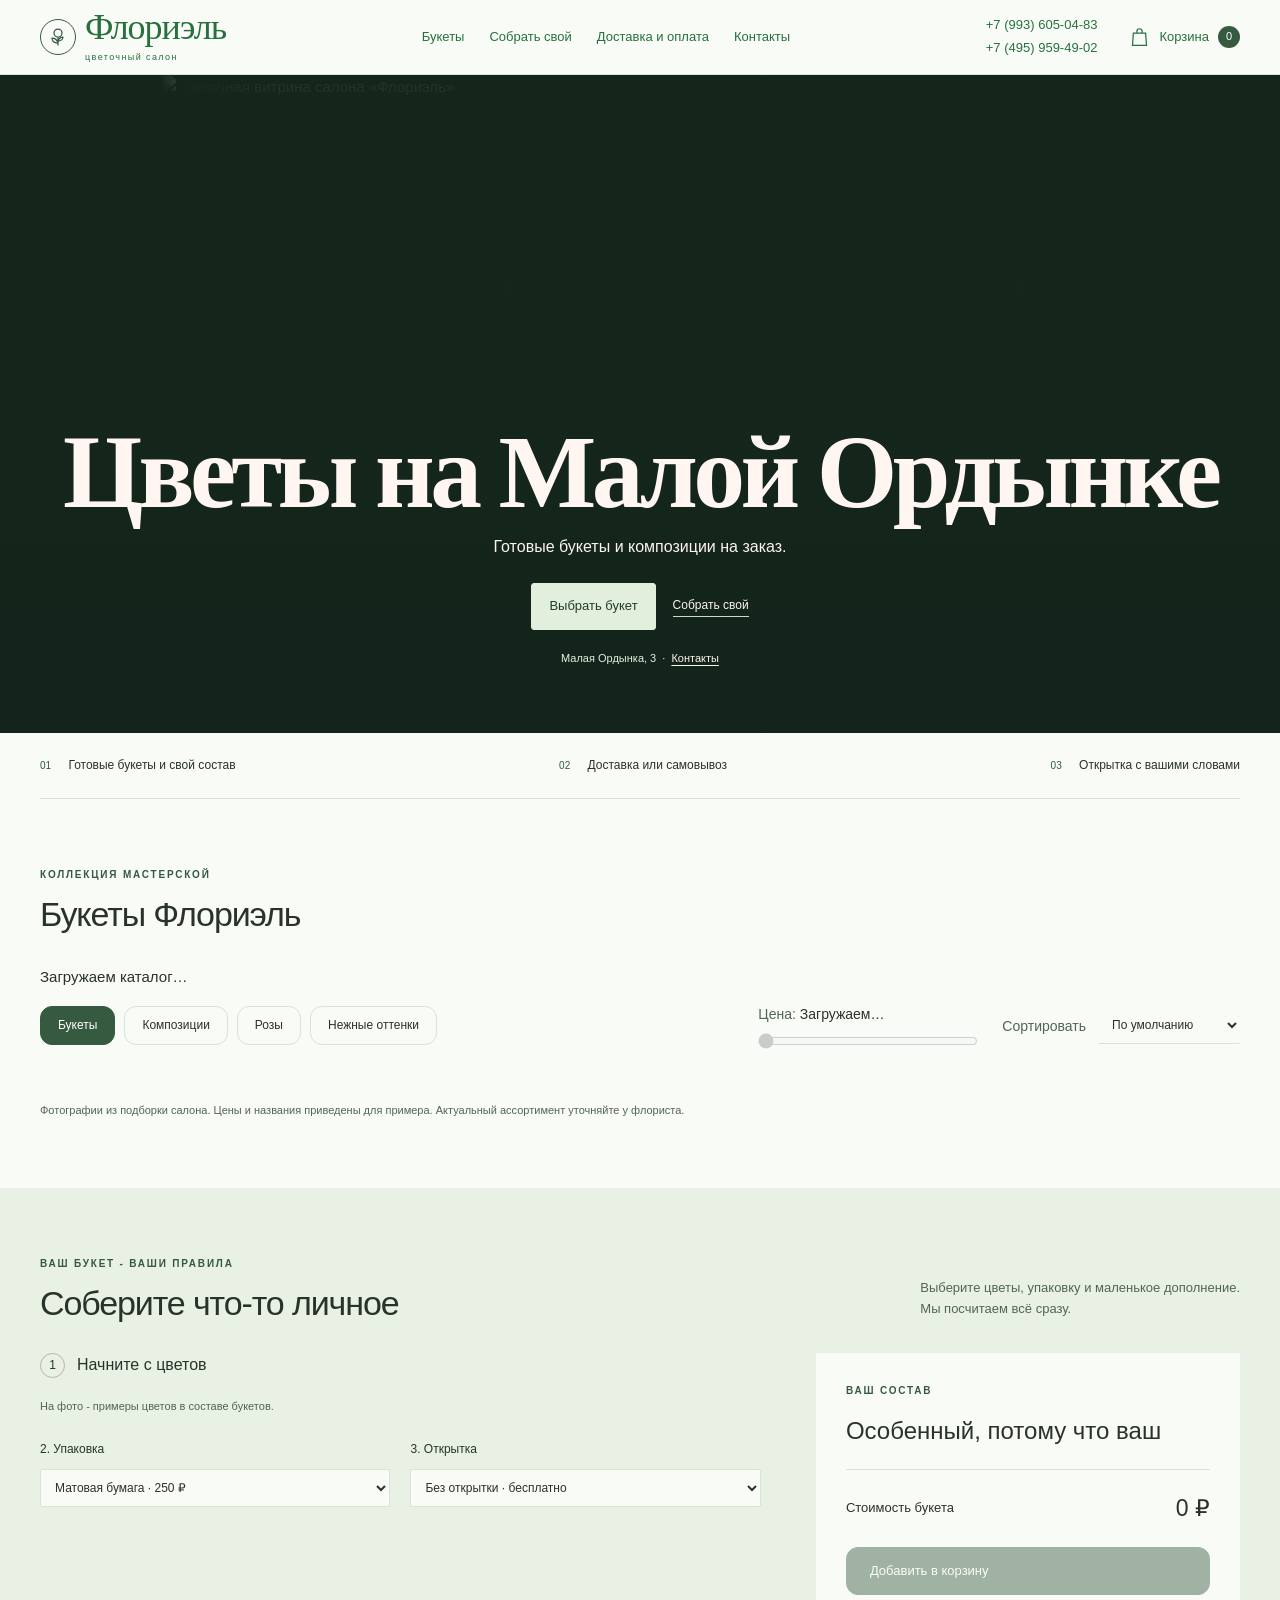
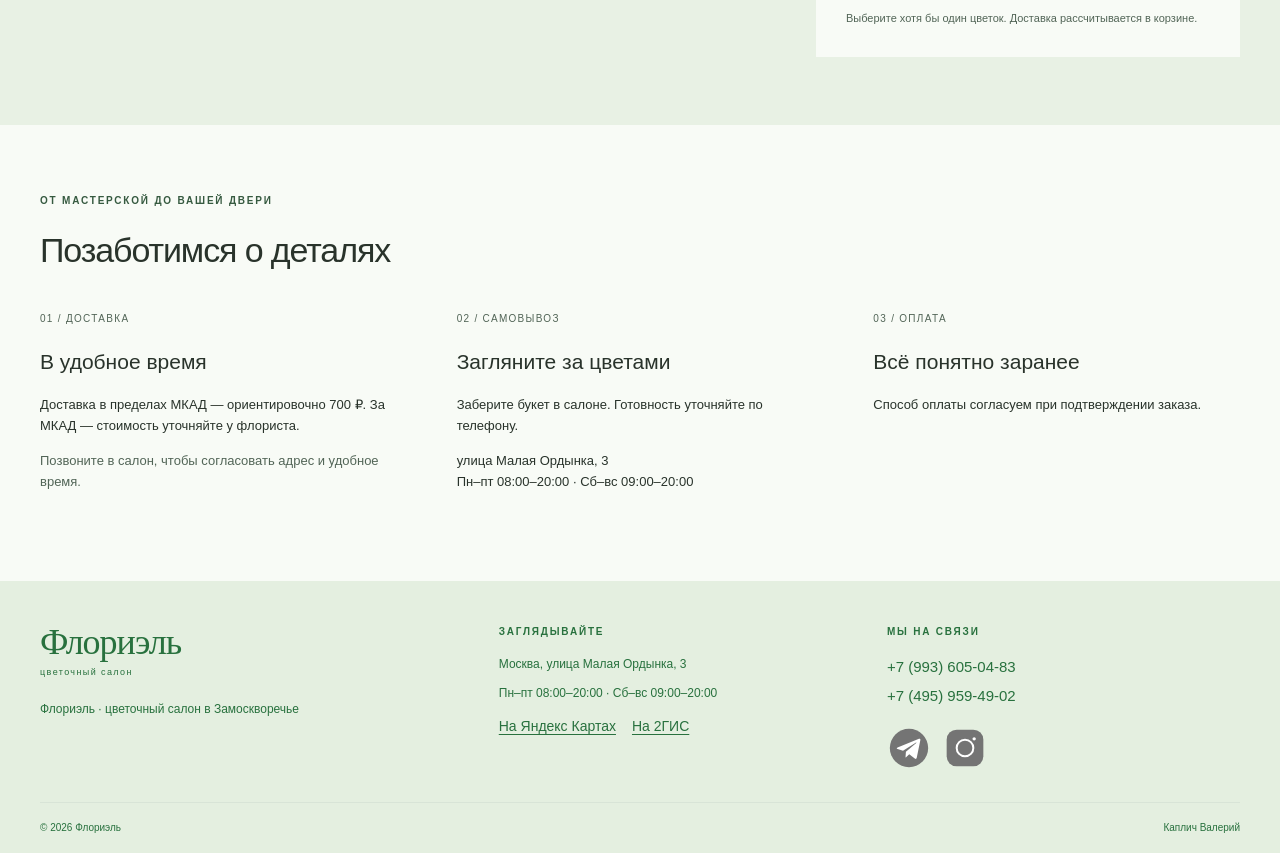
==== commit c59f7165: "Format Floriel phone numbers consistently with parentheses" ====
--- a/public_html/index.html
+++ b/public_html/index.html
@@ -1,301 +1,301 @@
-<!doctype html>
-<html lang="ru"><head><meta charset="UTF-8"><meta name="viewport" content="width=device-width, initial-scale=1"><meta name="description" content="Флориэль. Букеты и композиции, Москва, улица Малая Ордынка, 3."><meta name="robots" content="noindex, nofollow"><title>Флориэль · цветочный салон в Москве</title><style>:root{--bg:#faf8f4;--ink:#302c2a;--muted:#79716b;--accent:#793e4b;--accent-hover:#61303c;--line:#e3ded6;--tint:#f0ebe5;--white:#fff;--radius:12px;--font:Arial,Helvetica,sans-serif}*{box-sizing:border-box}html{scroll-behavior:smooth;scroll-padding-top:24px}body{margin:0;background:var(--bg);color:var(--ink);font:15px/1.6 var(--font)}body:has(dialog[open]){overflow:hidden}a{color:inherit;text-decoration:none}button,input,select,textarea{font:inherit}button,a,input,select,textarea{-webkit-tap-highlight-color:transparent}button{cursor:pointer}button:disabled{cursor:not-allowed;opacity:.45}a,button{touch-action:manipulation}button:focus-visible,a:focus-visible,input:focus-visible,select:focus-visible,textarea:focus-visible{outline:2px solid var(--accent);outline-offset:4px}button{color:inherit}img{display:block;width:100%;object-fit:cover}button svg{width:21px;height:21px;fill:none;stroke:currentColor;stroke-width:1.4}h1,h2,h3,p{margin-top:0}h1,h2,h3{line-height:1.16;font-weight:400}h2{font-size:34px;letter-spacing:-1.1px;margin-bottom:0}h3{font-size:20px}p{margin-bottom:14px}.container{width:min(1240px,calc(100% - 80px));margin-inline:auto}.header{display:flex;align-items:center;gap:32px;min-height:74px}.brand{display:flex;gap:9px;align-items:center;flex-shrink:0}.brand img{width:34px}.brand b{font-size:36px;font-weight:400;letter-spacing:-2px;line-height:1.05;display:block}.brand small{display:block;font-size:9px;letter-spacing:1.4px;margin-top:3px}.header nav{display:flex;gap:25px;margin:auto;font-size:13px}.header nav a:hover,.text-link:hover{color:var(--accent)}.phone{font-size:13px;white-space:nowrap}.cart-trigger{display:flex;align-items:center;gap:9px;background:none;border:0;padding:12px 0;font-size:13px}.cart-trigger b{display:grid;place-items:center;width:22px;height:22px;border-radius:50%;background:var(--accent);color:white;font-size:11px;font-weight:400}.hero{display:grid;grid-template-columns:1fr 1fr;min-height:440px;background:var(--tint)}.hero-copy{padding:49px 50px 30px}.eyebrow{font-size:10px;letter-spacing:1.8px;color:var(--accent);font-weight:600;margin-bottom:22px;display:block}h1{font-size:41px;letter-spacing:-1.55px;white-space:pre-line;margin-bottom:22px;max-width:470px}.hero-copy>p:not(.eyebrow){max-width:360px;color:var(--muted);font-size:14px}.button{border:1px solid var(--accent);border-radius:var(--radius);background:var(--accent);color:white;display:inline-flex;align-items:center;justify-content:space-between;gap:28px;padding:14px 23px;font-size:13px;line-height:1.4;min-height:48px}.button:hover:not(:disabled){background:var(--accent-hover)}.button.secondary{background:transparent;color:var(--accent)}.hero .button{margin-top:13px}.text-link{display:inline-block;font-size:12px;border-bottom:1px solid #b7a69f;margin-left:22px}.hero-note{margin-top:33px;font-size:11px;color:var(--muted);display:flex;align-items:center;gap:12px}.line{width:29px;height:1px;background:#a29385}.hero-photo{position:relative;overflow:hidden;min-height:440px}.hero-photo img{height:100%;position:absolute;object-position:50% 46%}.photo-caption{position:absolute;bottom:20px;left:24px;background:var(--bg);padding:7px 12px;font-size:10px;letter-spacing:.5px}.service-strip{display:flex;justify-content:space-between;border-bottom:1px solid var(--line);padding-block:23px;font-size:12px}.service-strip i{font-style:normal;font-size:10px;color:var(--accent);margin-right:14px}.section{padding-block:68px}.section-head{display:flex;align-items:end;justify-content:space-between;gap:20px;margin-bottom:30px}.section-head .eyebrow{margin-bottom:12px}.muted{color:var(--muted)}.section-head>.muted{font-size:13px;margin-bottom:3px}.catalog-controls{display:flex;justify-content:space-between;gap:20px;align-items:center;margin-bottom:27px}.filters{display:flex;gap:9px;flex-wrap:wrap}.filters button{border:1px solid var(--line);border-radius:2px;padding:9px 17px;background:transparent;font-size:12px}.filters button[aria-pressed=true]{background:var(--accent);border-color:var(--accent);color:white}.sort-label{display:flex;align-items:center;gap:12px;font-size:11px;color:var(--muted)}select{border:1px solid var(--line);background:var(--bg);color:var(--ink);padding:10px;border-radius:2px;max-width:100%}.sort-label select{border:0;border-bottom:1px solid var(--line);font-size:12px}.product-grid{display:grid;grid-template-columns:repeat(4,minmax(0,1fr));gap:34px 24px}.product-image{width:100%;border:0;padding:0;background:var(--tint);position:relative;display:block;text-align:left;overflow:hidden}.product-image img{aspect-ratio:4/4.6;transition:transform .35s}.product-image:hover img{transform:scale(1.025)}.tag{position:absolute;top:13px;left:13px;background:var(--bg);font-size:10px;padding:5px 9px}.product-name{border:0;background:none;padding:0;margin-top:15px;font-size:17px;text-align:left}.composition{font-size:11px;color:var(--muted);margin:6px 0 14px;min-height:35px;line-height:1.5}.product-bottom{display:flex;justify-content:space-between;align-items:center}.price{font-size:17px;font-weight:400}.add-product{background:transparent;border:1px solid var(--line);padding:8px 12px;font-size:11px;border-radius:2px}.add-product:hover{border-color:var(--accent);color:var(--accent)}.catalog-note{font-size:11px;color:var(--muted);margin:26px 0 0}.builder-section{background:var(--tint)}.builder-layout{display:grid;grid-template-columns:1.7fr 1fr;gap:55px}.step-title{display:flex;align-items:center;gap:12px;margin-bottom:20px}.step-title span{display:grid;place-items:center;width:25px;height:25px;border:1px solid #bfb1a8;border-radius:50%;font-size:12px}.step-title h3{font-size:16px;margin:0}.flower-grid{display:grid;grid-template-columns:repeat(4,minmax(0,1fr));gap:16px}.flower img{aspect-ratio:1/1.1}.flower h4{font-size:12px;font-weight:400;margin:12px 0 3px}.flower p{font-size:11px;color:var(--muted);margin-bottom:12px}.qty{display:inline-flex;align-items:center;border:1px solid var(--line);background:var(--bg);border-radius:2px}.qty button{width:34px;height:34px;border:0;background:transparent;font-size:18px}.qty output{min-width:27px;text-align:center;font-size:13px}.small{font-size:11px;line-height:1.6}.builder-options{display:grid;grid-template-columns:1fr 1fr;gap:20px;margin-top:24px}.builder-options label{font-size:12px}.builder-options select{display:block;width:100%;margin-top:10px}.builder-summary{background:var(--bg);padding:30px;align-self:start}.builder-summary .eyebrow{margin-bottom:18px}.builder-summary h3{font-size:24px}.builder-summary ul{padding:0;list-style:none;font-size:13px}.builder-summary li{display:flex;justify-content:space-between;gap:15px;margin-bottom:8px}.total{border-top:1px solid var(--line);display:flex;justify-content:space-between;align-items:center;gap:12px;margin-top:24px;padding-top:20px;margin-bottom:20px;font-size:13px}.total strong{font-size:23px;font-weight:400;white-space:nowrap}.full{width:100%}.builder-summary .small{margin:15px 0 0}.info-columns{display:grid;grid-template-columns:repeat(3,1fr);gap:50px;margin-top:40px}.info-num{font-size:10px;letter-spacing:1.3px;color:var(--muted);display:block;margin-bottom:23px}.info-columns h3{font-size:21px}.info-columns p{font-size:13px}.delivery{padding-bottom:75px}footer{background:#eae4dc;padding-top:43px}.footer-main{display:grid;grid-template-columns:1.2fr 1fr 1fr;gap:35px}.footer-brand b{font-size:37px}.footer-main .eyebrow{color:var(--muted);margin-bottom:15px}.footer-main p{font-size:12px;margin-bottom:9px}.footer-brand{margin-bottom:20px}.footer-bottom{border-top:1px solid #d8d0c7;display:flex;justify-content:space-between;margin-top:32px;padding-block:17px;font-size:10px;color:var(--muted)}dialog{border:0;border-radius:4px;padding:28px;width:min(610px,calc(100% - 28px));max-height:90dvh;background:var(--bg);color:var(--ink);overflow:auto}dialog::backdrop{background:#211d1b85}.modal-head{display:flex;justify-content:space-between;align-items:start;gap:15px;margin-bottom:24px}.modal-head h2{font-size:26px;letter-spacing:-.6px}.icon-button{background:none;border:0;font-size:27px;line-height:1;padding:2px 6px}.modal-image{width:100%;max-height:330px;object-fit:cover;margin-bottom:20px}.cart-line{display:grid;grid-template-columns:66px 1fr auto;gap:15px;align-items:start;padding:18px 0;border-bottom:1px solid var(--line)}.cart-line img{height:85px}.cart-line h3{font-size:16px;margin-bottom:5px}.cart-line p{font-size:11px;line-height:1.4;color:var(--muted);margin-bottom:10px}.cart-line>div:last-child{text-align:right}.remove{display:block;background:none;border:0;text-decoration:underline;color:var(--muted);font-size:11px;margin:12px 0 0 auto;padding:4px}.breakdown{display:flex;justify-content:space-between;font-size:13px;margin-top:12px}.empty{text-align:center;padding:35px 5px}.empty h3{font-size:25px}.empty p{color:var(--muted)}.form-grid{display:grid;grid-template-columns:1fr 1fr;gap:17px}.field{display:block;font-size:12px}.field input,.field textarea,.field select{display:block;width:100%;margin-top:7px;border:1px solid #cec6bd;padding:11px 12px;background:var(--white);border-radius:2px;color:var(--ink)}.field textarea{resize:vertical;min-height:78px}.span2{grid-column:1/-1}.form-radio{border:0;padding:0;margin:19px 0;display:flex;gap:20px;font-size:13px}.form-radio legend{margin-bottom:8px;font-size:12px}.error{color:#a1243a;font-size:12px;margin-block:12px}.form-note{font-size:11px;padding:12px;background:var(--tint);margin:15px 0}.success-label{font-size:11px;letter-spacing:1.5px;color:var(--accent)}.feedback-options{border:0;padding:0;margin:20px 0}.feedback-options legend{font-size:16px;margin-bottom:15px}.feedback-options label{display:block;margin-bottom:10px;font-size:13px}.form-actions{display:flex;gap:12px;margin-top:18px}.order-summary{font-size:13px;padding:14px 0;border-bottom:1px solid var(--line)}.order-summary p{margin-bottom:5px}.image-fallback{position:absolute;inset:0;display:grid;place-items:center;color:var(--muted);background:var(--tint);font-size:12px}.image-missing{height:100%;min-height:140px;object-fit:contain;background:var(--tint)}#toast{position:fixed;bottom:25px;left:50%;transform:translateX(-50%);background:var(--ink);color:white;padding:12px 20px;font-size:13px;border-radius:3px;z-index:5;max-width:90vw;opacity:0;pointer-events:none}#toast.visible{opacity:1}.skip{position:fixed;top:-100px;left:12px;background:white;padding:10px;z-index:10}.skip:focus{top:12px}[hidden]{display:none!important}
-.product-image img,.flower img{height:auto}
-@media(min-width:1500px){.hero{min-height:480px}.hero-copy{padding-top:65px}.hero-photo{min-height:480px}}
-@media(max-width:1100px){.container{width:calc(100% - 48px)}.header{gap:20px}.header nav{gap:16px}.header .phone{display:none}.hero-copy{padding:35px 30px}h1{font-size:35px}.hero .text-link{margin:16px 0 0;display:table}.hero-note{margin-top:20px}.builder-layout{gap:30px}.flower-grid{gap:10px}.builder-summary{padding:23px}.sort-label{font-size:0}.sort-label select{font-size:12px}}
-@media(max-width:760px){.container{width:calc(100% - 32px)}.header{min-height:80px;flex-wrap:wrap;gap:0;justify-content:space-between;padding-block:7px 5px}.brand b{font-size:32px}.brand small{font-size:8px}.brand img{width:29px}.header nav{order:3;flex-basis:100%;justify-content:space-between;gap:10px;font-size:11px;margin-top:7px}.cart-trigger{font-size:12px}.hero{grid-template-columns:1fr 1fr;min-height:350px}.hero-copy{padding:25px 20px}.hero-copy .eyebrow{font-size:8px;letter-spacing:1.2px;margin-bottom:17px}h1{font-size:28px;letter-spacing:-.8px;white-space:normal}.hero-copy>p:not(.eyebrow){font-size:12px}.hero .button{padding:12px 16px;font-size:12px;gap:15px}.hero-photo{min-height:350px}.hero-note{display:none}.photo-caption{left:10px;bottom:10px;font-size:8px;padding:5px 7px}.service-strip{gap:12px;font-size:10px;align-items:start;padding-block:18px}.service-strip span{flex:1}.service-strip i{display:block;margin-bottom:3px}.section{padding-block:44px}h2{font-size:28px}.section-head{align-items:start;margin-bottom:23px}.section-head>.muted{display:none}.catalog-controls{display:block}.filters{gap:6px}.filters button{padding:8px 11px;font-size:11px}.sort-label{justify-content:end;margin-top:10px}.product-grid{grid-template-columns:repeat(2,minmax(0,1fr));gap:25px 15px}.product-name{font-size:15px;margin-top:11px}.composition{font-size:10px;min-height:30px;margin-bottom:11px}.price{font-size:15px}.add-product{font-size:10px;padding:8px 10px}.tag{top:8px;left:8px;font-size:8px;padding:4px 6px}.builder-layout{grid-template-columns:1fr;gap:27px}.builder-summary{padding:25px}.flower-grid{gap:12px}.flower h4{font-size:11px}.flower .qty button{width:27px}.flower .qty output{min-width:20px}.flower p{font-size:10px}.info-columns{grid-template-columns:1fr;gap:25px;margin-top:28px}.info-columns article{border-top:1px solid var(--line);padding-top:21px}.info-num{margin-bottom:12px}.info-columns h3{font-size:20px}.footer-main{grid-template-columns:1fr 1fr;gap:27px 20px}.footer-main>div:first-child{grid-column:1/-1}.footer-main p{font-size:11px}.footer-bottom{gap:20px;font-size:9px}.footer-bottom>span:last-child{text-align:right}dialog{padding:23px}.form-grid{gap:13px}.cart-line{grid-template-columns:55px 1fr auto;gap:10px}.cart-line>div:last-child{font-size:13px}.cart-line img{height:72px}.total strong{font-size:21px}}
-@media(max-width:480px){.hero{grid-template-columns:1fr}.hero-copy{padding:28px 25px}.hero h1{font-size:32px;max-width:280px}.hero-copy>p:not(.eyebrow){max-width:290px}.hero .text-link{display:inline-block;margin-left:15px;font-size:11px}.hero-photo{min-height:260px}.hero-photo img{object-position:50% 45%}.hero .button{margin-top:7px}.flower-grid{grid-template-columns:repeat(2,minmax(0,1fr))}.flower img{aspect-ratio:1.3}.flower h4{font-size:13px}.flower .qty button{width:34px}.flower .qty output{min-width:27px}.form-grid{grid-template-columns:1fr}.span2{grid-column:auto}.modal-head h2{font-size:24px}.service-strip{font-size:9px}.builder-options{gap:12px}.builder-options select{font-size:12px}.section-head .eyebrow{font-size:9px}.product-bottom{gap:5px}.catalog .eyebrow{margin-top:0}}
-@media(prefers-reduced-motion:reduce){html{scroll-behavior:auto}*,*::before,*::after{transition:none!important}}
-
-/* Shared rounding for every button, including dialogs and quantity controls. */
-button,.button,.filters button,.add-product,.qty,.product-image{border-radius:var(--radius)}
-.qty{overflow:hidden}
-.reviews-section{border-top:1px solid var(--line)}.review-source-info{display:flex;align-items:center;gap:15px;margin-bottom:26px}.source-badge{display:grid;place-items:center;border:1px solid var(--line);border-radius:12px;width:55px;height:55px;font-size:14px;font-weight:600}.review-source-info h3{font-size:16px;margin-bottom:4px}.review-source-info p{font-size:12px;color:var(--muted);margin-bottom:0}.reviews-grid{display:grid;grid-template-columns:repeat(3,minmax(0,1fr));gap:24px}.review{border:1px solid var(--line);border-radius:12px;padding:25px;display:flex;flex-direction:column}.review-top{display:flex;align-items:center;gap:11px}.review-avatar{display:grid;place-items:center;background:var(--tint);color:var(--accent);border-radius:50%;width:36px;height:36px;flex-shrink:0}.review-top h3{font-size:13px;margin:0}.review-platform{font-size:10px;color:var(--muted);margin-left:auto}.review blockquote{margin:22px 0 27px;font-size:14px;line-height:1.7}.review-original{font-size:11px;color:var(--accent);margin-top:auto;align-self:start;border-bottom:1px solid var(--line)}.reviews-note{margin:22px 0 0}#author-link:hover{color:var(--accent);text-decoration:underline}#author-link{text-underline-offset:3px}
-@media(max-width:760px){.reviews-grid{grid-template-columns:1fr;gap:14px}.reviews-section .section-head{flex-wrap:wrap}.reviews-section .button{font-size:12px;padding:11px 17px}.review{padding:21px}.review blockquote{margin:18px 0 20px}}
-
-/* Text-only opening section. */
-.hero{display:block;min-height:0}
-.hero-copy{padding:48px 50px 38px;max-width:850px}
-.hero h1{max-width:730px}
-.hero-copy>p:not(.eyebrow){max-width:500px}
-@media(max-width:760px){.hero-copy{padding:32px 28px}.hero h1{max-width:540px}}
-@media(max-width:480px){.hero-copy{padding:28px 25px}.hero h1{max-width:310px}.hero-copy>p:not(.eyebrow){max-width:300px}}
-
-.sticky-header{position:sticky;top:0;z-index:20;background:var(--bg);border-bottom:1px solid var(--line)}
-html{scroll-padding-top:90px}
-@media(max-width:760px){html{scroll-padding-top:96px}}
-
-/* Compact first screen, approximately half the previous height. */
-.hero{min-height:203px}
-.hero-copy{padding:22px 50px}
-.hero-copy .eyebrow{margin-bottom:10px}
-.hero h1{font-size:32px;line-height:1.16;white-space:normal;margin-bottom:12px}
-.hero .button{margin-top:0}
-@media(max-width:760px){.hero-copy{padding:18px 28px}.hero h1{font-size:29px}.hero .text-link{display:inline-block;margin:0 0 0 18px}}
-@media(max-width:480px){.hero-copy{padding:16px 25px}.hero h1{font-size:26px;max-width:310px}.hero .text-link{margin-left:14px}}
-
-.brand b{letter-spacing:-1px}.hero .contact-note{font-size:12px;color:var(--muted);margin:13px 0 0}.hero .contact-note a{color:var(--accent);text-decoration:underline;text-underline-offset:3px}@media(min-width:761px) and (max-width:1200px){.header{gap:20px}.header nav{gap:15px}.header .phone{display:none}}
-
-/* Quantity controls share the cart state in catalog and product details. */
-.product-control{flex-shrink:0}.product-control .qty{border-color:var(--accent);color:var(--accent)}.product-control .qty button{width:32px;height:34px;flex-shrink:0}.product-control .qty output{min-width:28px;font-variant-numeric:tabular-nums}.product-control-full .qty{display:flex;justify-content:space-between;width:100%}.product-control-full .qty button{width:48px;height:48px}.product-control-full .qty output{font-size:17px}.product-bottom{flex-wrap:wrap;gap:8px}
-@media(max-width:480px){.product-control .qty button{width:29px}.product-control .qty output{min-width:25px}.product-control-full .qty button{width:48px}}
-
-:root{--bg:#f8fbf6;--ink:#29332b;--muted:#526557;--accent:#365a40;--accent-hover:#294632;--line:#d8e4d7;--tint:#e8f1e4}
-footer{background:#e4efe0}
-#social-links a{text-decoration:underline;text-underline-offset:3px}
-.social-placeholders{display:flex;flex-wrap:wrap;gap:6px 14px;list-style:none;margin:8px 0 0;padding:0}
-.footer-bottom{border-color:var(--line)}
-.salon-mark{width:36px;height:36px;border:1px solid currentColor;border-radius:50%;display:grid;place-items:center;color:var(--accent);flex:none}
-.salon-mark svg{width:24px;height:24px}
-.hero{display:grid;grid-template-columns:1fr 1fr;min-height:360px;overflow:hidden;border-radius:20px;background:var(--tint)}
-.hero-copy{display:flex;flex-direction:column;align-items:flex-start;justify-content:center;padding:clamp(28px,5vw,76px)}
-.hero h1{font-size:clamp(36px,5vw,68px);max-width:10em;line-height:1.04;margin:4px 0 16px;letter-spacing:-.035em}
-.hero .hero-lead{margin:0 0 22px;font-size:15px;line-height:1.5}
-.hero .hero-actions{display:flex;align-items:center;gap:14px;flex-wrap:wrap}
-.hero .hero-actions .text-link{margin:0}
-.hero-photo{min-height:0;position:relative}
-.hero-photo img{display:block;position:absolute;inset:0;width:100%;height:100%;object-fit:cover}
-@media(max-width:620px){.hero{grid-template-columns:1fr;min-height:0}.hero h1{font-size:clamp(32px,9vw,46px)}.hero-copy{padding:26px 22px}.hero-photo{aspect-ratio:2/1}.hero .hero-lead{font-size:14px;margin-bottom:16px}}
-</style>
-<link rel="stylesheet" href="/hero-fonts.css">
-<style>
-:root { --hero-sans:"Geist",Arial,sans-serif; --hero-serif:"Cormorant Garamond",Georgia,serif; --hero-playfair:"Playfair Display",Georgia,serif; }
-.hero { font-family: var(--hero-sans); }
-.header .brand b { font-family: var(--hero-playfair); }
-.hero.container { border-radius: 0; position: relative; isolation: isolate; min-width: 0; margin-block: 20px 0; overflow: hidden; }
-.hero .hero-copy { max-width: none; min-width: 0; position: relative; z-index: 1; align-items: center; text-align: center; }
-.hero h1 { max-width: none; margin: 0 0 16px; }
-.hero .hero-copy > .hero-lead:not(.eyebrow) { max-width: 370px; margin: 0 0 24px; font-size: 15px; line-height: 1.5; }
-.hero .hero-actions { justify-content: center; gap: 17px; }
-.hero .hero-actions .button { margin: 0; min-height: 47px; border-radius: 3px; padding: 11px 17px; gap: 24px; }
-.hero .hero-actions .text-link { margin: 0; padding-block: 3px; line-height: 1.25; }
-.hero .hero-copy > .contact-note:not(.eyebrow) { margin: 20px 0 0; font-size: 11px; line-height: 1.55; }
-.hero .contact-note span { margin-inline: 3px; }
-.hero figure { margin: 0; min-width: 0; }
-.hero figure img { height: 100%; object-fit: cover; }
-@media (max-width: 640px) {
-  .hero.container { margin-top: 13px; }
-  .hero .hero-copy > .hero-lead:not(.eyebrow) { margin-bottom: 19px; font-size: 14px; }
-  .hero .hero-actions { gap: 12px; }
-  .hero .hero-actions .button { font-size: 12px; gap: 15px; }
-  .hero .hero-copy > .contact-note:not(.eyebrow) { margin-top: 16px; }
-}
-
-
-.hero.container { display: grid; grid-template-columns: 1fr; place-items: end center; width: 100%; margin-top: 0; min-height: 658px; background: #15261c; }
-.hero .hero-backdrop { position: absolute; inset: 0; z-index: -1; }
-.hero .hero-backdrop img { position: absolute; inset: 0; object-position: 50% 52%; }
-@media (min-width: 961px) {
- .hero .hero-backdrop::before {
-  content: "";
-  position: absolute;
-  inset: -38px;
-  background: center 52% / cover no-repeat url("/photos/5393410808819163352.jpg");
-  filter: blur(29px) brightness(.78);
- }
- .hero .hero-backdrop img {
-  inset: 0 auto 0 50%;
-  width: 960px;
-  transform: translateX(-50%);
-  mask-image: linear-gradient(90deg, transparent, #000 13%, #000 87%, transparent);
- }
-}
-.hero .hero-backdrop::after { content: ""; position: absolute; inset: 0; background: linear-gradient(180deg,#111d1713 5%,#14241b24 28%,#14271c88 57%,#12241be8 96%); }
-.hero .hero-copy { padding: 40px 24px 66px; }
-.hero h1 { color: #fff6f1; font: 600 clamp(62px,8.1vw,125px)/.91 var(--hero-serif); letter-spacing: -.045em; }
-.hero .hero-copy > .hero-lead:not(.eyebrow) { color: #fff3ed; font-size: 16px; }
-.hero .hero-actions .button { background: #e1efdc; border-color: #e1efdc; color: #243c2a; }
-.hero .hero-actions .button:hover { background: #f2f8ef; }
-.hero .hero-actions .text-link, .hero .contact-note a { color: #fff3ed; border-color: #c9dcc6; }
-.hero .hero-copy > .contact-note:not(.eyebrow) { color: #e4efe1; }
-@media (max-width: 700px) {
- .hero.container { min-height: 580px; margin-top: 0; }
- .hero .hero-copy { padding: 30px 18px 42px; }
- .hero h1 { max-width: 9em; font-size: clamp(52px,10vw,76px); }
-}
-</style><link rel="stylesheet" href="/florist.css"><script src="/florist.js"></script>
-<style>
-/* Floriel brand, contact groups and catalogue price range. */
-.header, footer, .footer-main .eyebrow, .footer-bottom { color:#28713e; }
-.header .brand b, .footer-brand b { font-family:var(--hero-playfair); font-size:36px; font-weight:400; letter-spacing:-1px; }
-.header nav a:hover, footer a:hover { color:#1d542d; }
-.header-phones { display:flex; flex-direction:column; gap:2px; flex-shrink:0; }
-.contact-phones { display:flex; flex-direction:column; gap:5px; margin-bottom:14px; }
-.map-links { display:flex; flex-wrap:wrap; gap:8px 16px; margin:12px 0 0; font-size:14px; }
-.map-links a { text-decoration:underline; text-underline-offset:3px; }
-.social-icons { display:flex; align-items:center; gap:12px; margin-top:18px; }
-.social-icon { display:inline-flex; align-items:center; justify-content:center; width:44px; height:44px; color:#747474; }
-.social-icon svg { display:block; width:40px; height:40px; }
-.catalog-tools { display:flex; align-items:center; gap:24px; flex-wrap:wrap; }
-.price-filter { border:0; padding:0; margin:0; min-width:220px; color:var(--muted); }
-.price-filter legend { padding:0; font-size:14px; }
-.price-filter output { color:var(--ink); font-variant-numeric:tabular-nums; white-space:nowrap; }
-.price-filter input { display:block; width:100%; margin:8px 0 0; accent-color:#28713e; cursor:pointer; }
-.price-filter input:disabled { cursor:default; }
-.price-bounds { display:flex; justify-content:space-between; gap:14px; font-size:12px; font-variant-numeric:tabular-nums; }
-.catalog-empty { grid-column:1/-1; padding:25px 0; }
-.catalog-empty button { margin-top:8px; }
-.sort-label { font-size:14px; }
-@media(max-width:1200px){.header-phones{display:none}.catalog-controls{align-items:flex-start;flex-wrap:wrap}.catalog-tools{margin-left:auto}}
-@media(max-width:760px){.header .brand b,.footer-brand b{font-size:32px}.catalog-tools{margin-top:18px;justify-content:space-between;gap:18px;width:100%}.price-filter{flex:1;min-width:190px}.sort-label{margin:0;font-size:14px}.footer-main{grid-template-columns:1fr}.footer-main p{font-size:14px}}
-@media(max-width:480px){.catalog-tools{align-items:stretch;flex-direction:column}.price-filter{width:100%}.sort-label{justify-content:space-between}}
-</style></head>
-<body>
-<a class="skip" href="#catalog">Перейти к букетам</a>
-<div class="sticky-header"><header class="container header"><a class="brand" href="#" aria-label="На главную"><span class="salon-mark" aria-hidden="true"><svg viewBox="0 0 24 24" fill="none" stroke="currentColor" stroke-width="1.25" stroke-linecap="round" stroke-linejoin="round"><path d="M12 20v-7m0 5c-4 0-6-2-6-5 3 0 5 1 6 5m0-2c3 0 5-2 5-4-3 0-4 1-5 4"/><circle cx="12" cy="8" r="4"/></svg></span><span><b data-bind="name"></b><small data-bind="tagline"></small></span></a><nav aria-label="Основная навигация"><a href="#catalog">Букеты</a><a href="#builder">Собрать свой</a><a href="#delivery">Доставка и оплата</a><a href="#contacts">Контакты</a></nav><div class="header-phones"><a class="phone" data-phone></a><a class="phone" data-phone-secondary></a></div><button class="cart-trigger" id="open-cart"><svg viewBox="0 0 24 24" aria-hidden="true"><path d="M5 7h14l1 14H4L5 7Zm4 0V5a3 3 0 0 1 6 0v2"/></svg><span>Корзина</span><b id="cart-count">0</b></button></header></div>
-<main>
-<section class="hero container" aria-labelledby="hero-title"><figure class="hero-backdrop"><img src="/photos/5393410808819163352.jpg" alt="Цветочная витрина салона «Флориэль»" fetchpriority="high"></figure><div class="hero-copy"><h1 id="hero-title">Цветы на Малой Ордынке</h1><p class="hero-lead">Готовые букеты и композиции на заказ.</p><div class="hero-actions"><a class="button" href="#catalog">Выбрать букет</a><a class="text-link" href="#builder">Собрать свой</a></div><p class="contact-note">Малая Ордынка, 3 <span aria-hidden="true">·</span> <a href="#contacts">Контакты</a></p></div></section>
-<div class="container service-strip"><span><i>01</i> Готовые букеты и свой состав</span><span><i>02</i> Доставка или самовывоз</span><span><i>03</i> Открытка с вашими словами</span></div>
-<section class="container catalog section" id="catalog"><div class="section-head"><div><p class="eyebrow">КОЛЛЕКЦИЯ МАСТЕРСКОЙ</p><h2>Букеты Флориэль</h2></div></div><div id="florist-bar" class="florist-bar"><p role="status">Загружаем каталог…</p></div><div class="catalog-controls"><div id="filters" class="filters" aria-label="Категории"></div><div class="catalog-tools"><fieldset class="price-filter"><legend>Цена: <output id="price-range-value" for="price-max">Загружаем…</output></legend><div class="price-ranges"><input id="price-max" type="range" min="0" max="0" step="1" value="0" disabled aria-label="Максимальная цена букета" aria-describedby="price-bounds"><div id="price-bounds" class="price-bounds"><span id="price-min-label"></span><span id="price-max-label"></span></div></div></fieldset><label class="sort-label">Сортировать <select id="sort"><option value="default">По умолчанию</option><option value="asc">Сначала дешевле</option><option value="desc">Сначала дороже</option></select></label></div></div><div class="product-grid" id="products"></div><p class="catalog-note">Фотографии из подборки салона. Цены и названия приведены для примера. Актуальный ассортимент уточняйте у флориста.</p></section>
-<section class="builder-section" id="builder"><div class="container section"><div class="section-head"><div><p class="eyebrow">ВАШ БУКЕТ - ВАШИ ПРАВИЛА</p><h2>Соберите что-то личное</h2></div><p class="muted">Выберите цветы, упаковку и маленькое дополнение.<br>Мы посчитаем всё сразу.</p></div><div class="builder-layout"><div><div class="step-title"><span>1</span><h3>Начните с цветов</h3></div><div class="flower-grid" id="flowers"></div><p class="small muted">На фото - примеры цветов в составе букетов.</p><div class="builder-options"><label>2. Упаковка<select id="packaging"></select></label><label>3. Открытка<select id="greeting"></select></label></div></div><aside class="builder-summary"><span class="eyebrow">ВАШ СОСТАВ</span><h3>Особенный, потому что ваш</h3><div id="builder-lines" aria-live="polite"></div><div class="total"><span>Стоимость букета</span><strong id="builder-total">0 ₽</strong></div><button class="button full" id="add-custom" disabled>Добавить в корзину</button><p class="small muted">Выберите хотя бы один цветок. Доставка рассчитывается в корзине.</p></aside></div></div></section>
-<section class="container section delivery" id="delivery"><div><p class="eyebrow">ОТ МАСТЕРСКОЙ ДО ВАШЕЙ ДВЕРИ</p><h2>Позаботимся о деталях</h2></div><div class="info-columns"><article><span class="info-num">01 / ДОСТАВКА</span><h3>В удобное время</h3><p id="delivery-text"></p><p id="delivery-timing" class="muted"></p></article><article><span class="info-num">02 / САМОВЫВОЗ</span><h3>Загляните за цветами</h3><p data-bind="pickupText"></p><p><span data-bind="address"></span><br><span data-bind="hours"></span></p></article><article><span class="info-num">03 / ОПЛАТА</span><h3>Всё понятно заранее</h3><p data-bind="paymentText"></p></article></div></section>
-<section class="reviews-section" id="reviews" aria-labelledby="reviews-heading"><div class="container section"><div class="section-head"><div><p class="eyebrow">СЛОВА ПОКУПАТЕЛЕЙ</p><h2 id="reviews-heading">Отзывы в 2ГИС</h2></div><a class="button secondary" id="reviews-source" target="_blank" rel="noopener noreferrer">Все отзывы в 2ГИС</a></div><div class="review-source-info"><span class="source-badge">2ГИС</span><div><h3 id="review-business"></h3><p id="review-address"></p></div></div><div class="reviews-grid" id="review-cards"></div><p class="small muted reviews-note" id="reviews-note"></p></div></section>
-</main>
-<footer id="contacts"><div class="container footer-main"><div><a class="brand footer-brand" href="#"><span><b data-bind="name"></b><small data-bind="tagline"></small></span></a><p data-bind="footerText"></p></div><div><span class="eyebrow">ЗАГЛЯДЫВАЙТЕ</span><p><span data-bind="city"></span>, <span data-bind="address"></span></p><p data-bind="hours"></p><div id="map-links" class="map-links" aria-label="Мы на картах"></div></div><div><span class="eyebrow">МЫ НА СВЯЗИ</span><div class="contact-phones"><a data-phone></a><a data-phone-secondary></a></div><div id="social-links" class="social-icons" aria-label="Социальные сети"></div></div></div><div class="container footer-bottom"><span>© <span id="year"></span> <span data-bind="name"></span></span><a id="author-link" data-bind="author" target="_blank" rel="noopener noreferrer" aria-label="Каплич Валерий в Telegram"></a></div></footer>
-<dialog id="florist-dialog" class="florist-dialog" aria-labelledby="florist-dialog-title"></dialog><dialog id="modal" aria-labelledby="modal-title"><div class="modal-head"><h2 id="modal-title"></h2><button class="icon-button" id="close-modal" aria-label="Закрыть окно">×</button></div><div id="modal-body"></div></dialog><div id="toast" role="status" aria-live="polite"></div>
-<script>
-window.SHOP = {
-  "name": "Флориэль",
-  "tagline": "цветочный салон",
-  "city": "Москва",
-  "phone": "+7 993 605 0483",
-  "phoneSecondary": "+7 (495) 959-49-02",
-  "address": "улица Малая Ордынка, 3",
-  "hours": "Пн–пт 08:00–20:00 · Сб–вс 09:00–20:00",
-  "title": "Флориэль · цветочный салон в Москве",
-  "description": "Флориэль. Букеты и композиции, Москва, улица Малая Ордынка, 3.",
-  "heroTitle": "Цветы на Малой Ордынке",
-  "delivery": {
-    "price": 700,
-    "freeFrom": null,
-    "text": "Доставка в пределах МКАД — ориентировочно 700 ₽. За МКАД — стоимость уточняйте у флориста.",
-    "timing": "Позвоните в салон, чтобы согласовать адрес и удобное время.",
-    "intervals": [
-      "Уточнить у флориста"
-    ]
-  },
-  "paymentText": "Способ оплаты согласуем при подтверждении заказа.",
-  "pickupText": "Заберите букет в салоне. Готовность уточняйте по телефону.",
-  "footerText": "Флориэль · цветочный салон в Замоскворечье",
-  "author": "Каплич Валерий",
-  "authorUrl": "https://t.me/persona_non_graat",
-  "links": [
-    {
-      "label": "На Яндекс Картах",
-      "url": "https://yandex.ru/maps/org/floriel/1211264086/"
-    }
-  ]
-};
-</script>
-<script>
-window.CATALOG = {
-  categories: ['Букеты', 'Композиции', 'Розы', 'Нежные оттенки'],
-  products: [
-    {id:'p1', name:'Тёплые слова', price:3900, category:'Композиции', image:'/photos/5393410808819163346.jpg', composition:'Красные и бордовые хризантемы', tag:'Сборный букет'},
-    {id:'p2', name:'Лёгкое утро', price:3200, category:'Композиции', image:'/photos/5393410808819163348.jpg', composition:'Гортензия с зелёно-бордовыми лепестками и красные ягоды'},
-    {id:'p3', name:'Нежный жест', price:4500, category:'Нежные оттенки', image:'/photos/5393410808819163347.jpg', composition:'Белые гортензии и хризантемы', tag:'Нежные оттенки'},
-    {id:'p4', name:'Ближе к сердцу', price:5100, category:'Розы', image:'24987510', composition:'Красные розы, декоративная зелень', inCatalog:false},
-    {id:'p5', name:'В розовом', price:4200, category:'Розы', image:'/photos/5393410808819163349.jpg', composition:'Персиковые розы и нежно-розовые гортензии'},
-    {id:'p6', name:'Тихий день', price:3700, category:'Нежные оттенки', image:'/photos/5393410808819163350.jpg', composition:'Сиреневые цветы и декоративная капуста'},
-    {id:'p7', name:'Светлое чувство', price:5800, category:'Нежные оттенки', image:'27670902', composition:'Сборный букет в розово-белой гамме', inCatalog:false},
-    {id:'p8', name:'Без лишних слов', price:4600, category:'Розы', image:'6414329', composition:'Красные розы с зеленью; ваза в стоимость не входит', inCatalog:false}
-  ],
-  flowers: [
-    {id:'pink', name:'Ранункулюс', price:250, image:'20440303', note:'мягкий розовый'},
-    {id:'red', name:'Красная роза', price:280, image:'24987510', note:'насыщенный бордовый'},
-    {id:'peony', name:'Пион', price:550, image:'9055981', note:'розовый и белый'},
-    {id:'mix', name:'Сезонный микс', price:220, image:'29457902', note:'на усмотрение флориста'}
-  ],
-  packaging: [{id:'paper', name:'Матовая бумага',price:250},{id:'kraft',name:'Крафт',price:180},{id:'none',name:'Только лента',price:0}],
-  cards: [{id:'none',name:'Без открытки',price:0},{id:'card',name:'Добавить открытку',price:150}]
-};
-
-</script>
-<script>
-async function sendFlorielForm(kind, payload) {
-  const response = await fetch('/api.php?action=' + kind, {
-    method: 'POST',
-    headers: {'Content-Type': 'application/json', 'X-Floriel-Request': 'form'},
-    body: JSON.stringify(payload)
-  });
-  const result = await response.json().catch(() => ({}));
-  if (!response.ok) {
-    throw new Error(result.error || 'Не удалось отправить форму. Попробуйте ещё раз.');
-  }
-  return result;
-}
-
-// Повтор с теми же данными использует прежний номер заявки.
-let previousOrder;
-window.orderAdapter = {
-  async submit(order) {
-    const content = JSON.stringify(order);
-    if (content !== previousOrder?.content) {
-      previousOrder = {content, requestId: crypto.randomUUID()};
-    }
-    const result = await sendFlorielForm('orders', {...order, requestId: previousOrder.requestId});
-    previousOrder = undefined;
-    return result;
-  },
-  feedback(answer) {
-    return sendFlorielForm('feedback', answer);
-  }
-};
-
-</script>
-<script>
-window.SHOP_REVIEWS = null;
-</script>
-<script>
-/* All store-specific content lives in config.js and products.js. */
-(() => {
- 'use strict';
- const $ = (s,root=document)=>root.querySelector(s);
- const esc = v=>String(v).replace(/[&<>"']/g,c=>({'&':'&amp;','<':'&lt;','>':'&gt;','"':'&quot;',"'":'&#39;'}[c]));
- const money = v=>new Intl.NumberFormat('ru-RU').format(v)+' ₽';
- const image = id=>id?.startsWith('./photos/') ? id.slice(1) : id?.startsWith('/photos/') || id?.startsWith('/uploads/') || id?.startsWith('/photo.php?id=') ? id : '/assets/images/'+id+'.jpg';
- const storageKey='floriel-cart-v1';
- const c=window.CATALOG, shop=window.SHOP;
- let cart=[], category=c.categories[0], toastTimer, lastFocus, modalView='', pending=false;
- const quantities=Object.fromEntries(c.flowers.map(f=>[f.id,0]));
- let pack=c.packaging[0].id, card=c.cards[0].id;
- function readCart(){try{const data=JSON.parse(localStorage.getItem(storageKey)||'[]');if(!Array.isArray(data))return;cart=data.slice(0,100).flatMap(row=>{if(!row||!Number.isInteger(row.qty)||row.qty<1||row.qty>99)return [];if(row.productId){const p=c.products.find(p=>p.id===row.productId);return p?[{...p,key:p.id,productId:p.id,qty:row.qty}]:[];}if(row.custom){const q={};for(const f of c.flowers)q[f.id]=Number.isInteger(row.custom.quantities?.[f.id])?Math.max(0,Math.min(99,row.custom.quantities[f.id])):0;const p=c.packaging.find(p=>p.id===row.custom.pack),a=c.cards.find(a=>a.id===row.custom.card);if(!p||!a||!Object.values(q).some(Boolean))return [];return [{...makeCustom(q,p.id,a.id),qty:row.qty}];}return [];});}catch{cart=[];}}
- function save(){try{localStorage.setItem(storageKey,JSON.stringify(cart.map(r=>r.productId?{productId:r.productId,qty:r.qty}:{custom:r.custom,qty:r.qty})));}catch{toast('Корзина доступна до закрытия страницы: сохранение браузера недоступно.');}updateCount();syncProductControls();}
- function subtotal(){return cart.reduce((sum,p)=>sum+p.price*p.qty,0);}
- function delivery(){return 0;} // The florist confirms delivery; the total shows flowers only.
- function updateCount(){$('#cart-count').textContent=cart.reduce((s,p)=>s+p.qty,0);}
- function toast(message){$('#toast').textContent=message;$('#toast').classList.add('visible');clearTimeout(toastTimer);toastTimer=setTimeout(()=>$('#toast').classList.remove('visible'),3000);}
- function photo(p,attrs=''){return `<img src="${esc(image(p.image))}" alt="${esc(p.composition||p.name)}" ${attrs}>`;}
- function qtyControl(id,value,scope,label=id){return `<div class="qty"><button type="button" data-qty="${esc(id)}" data-delta="-1" data-scope="${scope}" aria-label="Уменьшить количество: ${esc(label)}" ${value<=0?'disabled':''}>−</button><output aria-label="Количество">${value}</output><button type="button" data-qty="${esc(id)}" data-delta="1" data-scope="${scope}" aria-label="Увеличить количество: ${esc(label)}" ${value>=99?'disabled':''}>+</button></div>`;}
-
- function productControl(p,full=false){
-  const count=cart.find(row=>row.productId===p.id)?.qty||0;
-  return count?qtyControl(p.id,count,'product',p.name):`<button class="${full?'button full':'add-product'}" data-add="${p.id}" aria-label="В корзину: ${esc(p.name)}">В корзину <span aria-hidden="true">+</span></button>`;
- }
- function syncProductControls(){
-  const active=document.activeElement;
-  document.querySelectorAll('[data-product-control]').forEach(slot=>{
-   const p=c.products.find(item=>item.id===slot.dataset.productControl);
-   if(!p)return;
-   const focused=slot.contains(active),delta=active?.dataset.delta;
-   slot.innerHTML=productControl(p,slot.dataset.full==='true');
-   if(focused){
-    const target=delta?slot.querySelector(`[data-delta="${delta}"]:not(:disabled)`):null;
-    (target||slot.querySelector('button:not(:disabled)'))?.focus();
-   }
-  });
- }
-
- function open(title,body,view){if(!$('#modal').open)lastFocus=document.activeElement;$('#modal-title').textContent=title;$('#modal-body').innerHTML=body;modalView=view;if(!$('#modal').open)$('#modal').showModal();$('#modal').scrollTop=0;$('#close-modal').focus();}
- function close(){if(pending)return;$('#modal').close();}
- $('#close-modal').onclick=close;
- $('#modal').addEventListener('cancel',e=>{if(pending)e.preventDefault();});
- $('#modal').addEventListener('close',()=>{modalView='';lastFocus?.focus();});
- $('#modal').addEventListener('click',e=>{if(e.target===$('#modal')){const r=$('#modal').getBoundingClientRect();if(e.clientX<r.left||e.clientX>r.right||e.clientY<r.top||e.clientY>r.bottom)close();}});
- function renderProducts(){syncPriceFilter();let rows=c.products.filter(p=>(florist.editing()||p.inCatalog!==false)&&(category===c.categories[0]||p.category===category||(category==='Композиции'&&p.category==='Сборные'))&&(florist.editing()||p.price<=Number($('#price-max').value)));const sort=$('#sort').value;if(sort!=='default')rows=[...rows].sort((a,b)=>sort==='asc'?a.price-b.price:b.price-a.price);$('#products').innerHTML=rows.length ? rows.map(p=>`<article class="product"><button class="product-image" data-detail="${p.id}" aria-label="Подробнее: ${esc(p.name)}">${photo(p,'loading="lazy" width="500" height="575"')}${p.tag?`<span class="tag">${esc(p.tag)}</span>`:''}</button><button class="product-name" data-detail="${p.id}">${esc(p.name)}</button><p class="composition">${esc(p.composition)}</p><div class="product-bottom"><strong class="price">${money(p.price)}</strong><div class="product-control" data-product-control="${p.id}">${productControl(p)}</div></div>${florist.controls(p)}</article>`).join('') : '<div class="catalog-empty"><p>По выбранной категории и цене ничего не найдено.</p><button type="button" class="button secondary" id="reset-filters">Сбросить фильтры</button></div>';}
- $('#filters').innerHTML=c.categories.map((cat,i)=>`<button type="button" data-category="${esc(cat)}" aria-pressed="${i===0}">${esc(cat)}</button>`).join('');
- $('#filters').onclick=e=>{const b=e.target.closest('[data-category]');if(!b)return;category=b.dataset.category;$('#filters').querySelectorAll('button').forEach(btn=>btn.setAttribute('aria-pressed',String(btn===b)));renderProducts();};
- $('#sort').onchange=renderProducts;
+<!doctype html>
+<html lang="ru"><head><meta charset="UTF-8"><meta name="viewport" content="width=device-width, initial-scale=1"><meta name="description" content="Флориэль. Букеты и композиции, Москва, улица Малая Ордынка, 3."><meta name="robots" content="noindex, nofollow"><title>Флориэль · цветочный салон в Москве</title><style>:root{--bg:#faf8f4;--ink:#302c2a;--muted:#79716b;--accent:#793e4b;--accent-hover:#61303c;--line:#e3ded6;--tint:#f0ebe5;--white:#fff;--radius:12px;--font:Arial,Helvetica,sans-serif}*{box-sizing:border-box}html{scroll-behavior:smooth;scroll-padding-top:24px}body{margin:0;background:var(--bg);color:var(--ink);font:15px/1.6 var(--font)}body:has(dialog[open]){overflow:hidden}a{color:inherit;text-decoration:none}button,input,select,textarea{font:inherit}button,a,input,select,textarea{-webkit-tap-highlight-color:transparent}button{cursor:pointer}button:disabled{cursor:not-allowed;opacity:.45}a,button{touch-action:manipulation}button:focus-visible,a:focus-visible,input:focus-visible,select:focus-visible,textarea:focus-visible{outline:2px solid var(--accent);outline-offset:4px}button{color:inherit}img{display:block;width:100%;object-fit:cover}button svg{width:21px;height:21px;fill:none;stroke:currentColor;stroke-width:1.4}h1,h2,h3,p{margin-top:0}h1,h2,h3{line-height:1.16;font-weight:400}h2{font-size:34px;letter-spacing:-1.1px;margin-bottom:0}h3{font-size:20px}p{margin-bottom:14px}.container{width:min(1240px,calc(100% - 80px));margin-inline:auto}.header{display:flex;align-items:center;gap:32px;min-height:74px}.brand{display:flex;gap:9px;align-items:center;flex-shrink:0}.brand img{width:34px}.brand b{font-size:36px;font-weight:400;letter-spacing:-2px;line-height:1.05;display:block}.brand small{display:block;font-size:9px;letter-spacing:1.4px;margin-top:3px}.header nav{display:flex;gap:25px;margin:auto;font-size:13px}.header nav a:hover,.text-link:hover{color:var(--accent)}.phone{font-size:13px;white-space:nowrap}.cart-trigger{display:flex;align-items:center;gap:9px;background:none;border:0;padding:12px 0;font-size:13px}.cart-trigger b{display:grid;place-items:center;width:22px;height:22px;border-radius:50%;background:var(--accent);color:white;font-size:11px;font-weight:400}.hero{display:grid;grid-template-columns:1fr 1fr;min-height:440px;background:var(--tint)}.hero-copy{padding:49px 50px 30px}.eyebrow{font-size:10px;letter-spacing:1.8px;color:var(--accent);font-weight:600;margin-bottom:22px;display:block}h1{font-size:41px;letter-spacing:-1.55px;white-space:pre-line;margin-bottom:22px;max-width:470px}.hero-copy>p:not(.eyebrow){max-width:360px;color:var(--muted);font-size:14px}.button{border:1px solid var(--accent);border-radius:var(--radius);background:var(--accent);color:white;display:inline-flex;align-items:center;justify-content:space-between;gap:28px;padding:14px 23px;font-size:13px;line-height:1.4;min-height:48px}.button:hover:not(:disabled){background:var(--accent-hover)}.button.secondary{background:transparent;color:var(--accent)}.hero .button{margin-top:13px}.text-link{display:inline-block;font-size:12px;border-bottom:1px solid #b7a69f;margin-left:22px}.hero-note{margin-top:33px;font-size:11px;color:var(--muted);display:flex;align-items:center;gap:12px}.line{width:29px;height:1px;background:#a29385}.hero-photo{position:relative;overflow:hidden;min-height:440px}.hero-photo img{height:100%;position:absolute;object-position:50% 46%}.photo-caption{position:absolute;bottom:20px;left:24px;background:var(--bg);padding:7px 12px;font-size:10px;letter-spacing:.5px}.service-strip{display:flex;justify-content:space-between;border-bottom:1px solid var(--line);padding-block:23px;font-size:12px}.service-strip i{font-style:normal;font-size:10px;color:var(--accent);margin-right:14px}.section{padding-block:68px}.section-head{display:flex;align-items:end;justify-content:space-between;gap:20px;margin-bottom:30px}.section-head .eyebrow{margin-bottom:12px}.muted{color:var(--muted)}.section-head>.muted{font-size:13px;margin-bottom:3px}.catalog-controls{display:flex;justify-content:space-between;gap:20px;align-items:center;margin-bottom:27px}.filters{display:flex;gap:9px;flex-wrap:wrap}.filters button{border:1px solid var(--line);border-radius:2px;padding:9px 17px;background:transparent;font-size:12px}.filters button[aria-pressed=true]{background:var(--accent);border-color:var(--accent);color:white}.sort-label{display:flex;align-items:center;gap:12px;font-size:11px;color:var(--muted)}select{border:1px solid var(--line);background:var(--bg);color:var(--ink);padding:10px;border-radius:2px;max-width:100%}.sort-label select{border:0;border-bottom:1px solid var(--line);font-size:12px}.product-grid{display:grid;grid-template-columns:repeat(4,minmax(0,1fr));gap:34px 24px}.product-image{width:100%;border:0;padding:0;background:var(--tint);position:relative;display:block;text-align:left;overflow:hidden}.product-image img{aspect-ratio:4/4.6;transition:transform .35s}.product-image:hover img{transform:scale(1.025)}.tag{position:absolute;top:13px;left:13px;background:var(--bg);font-size:10px;padding:5px 9px}.product-name{border:0;background:none;padding:0;margin-top:15px;font-size:17px;text-align:left}.composition{font-size:11px;color:var(--muted);margin:6px 0 14px;min-height:35px;line-height:1.5}.product-bottom{display:flex;justify-content:space-between;align-items:center}.price{font-size:17px;font-weight:400}.add-product{background:transparent;border:1px solid var(--line);padding:8px 12px;font-size:11px;border-radius:2px}.add-product:hover{border-color:var(--accent);color:var(--accent)}.catalog-note{font-size:11px;color:var(--muted);margin:26px 0 0}.builder-section{background:var(--tint)}.builder-layout{display:grid;grid-template-columns:1.7fr 1fr;gap:55px}.step-title{display:flex;align-items:center;gap:12px;margin-bottom:20px}.step-title span{display:grid;place-items:center;width:25px;height:25px;border:1px solid #bfb1a8;border-radius:50%;font-size:12px}.step-title h3{font-size:16px;margin:0}.flower-grid{display:grid;grid-template-columns:repeat(4,minmax(0,1fr));gap:16px}.flower img{aspect-ratio:1/1.1}.flower h4{font-size:12px;font-weight:400;margin:12px 0 3px}.flower p{font-size:11px;color:var(--muted);margin-bottom:12px}.qty{display:inline-flex;align-items:center;border:1px solid var(--line);background:var(--bg);border-radius:2px}.qty button{width:34px;height:34px;border:0;background:transparent;font-size:18px}.qty output{min-width:27px;text-align:center;font-size:13px}.small{font-size:11px;line-height:1.6}.builder-options{display:grid;grid-template-columns:1fr 1fr;gap:20px;margin-top:24px}.builder-options label{font-size:12px}.builder-options select{display:block;width:100%;margin-top:10px}.builder-summary{background:var(--bg);padding:30px;align-self:start}.builder-summary .eyebrow{margin-bottom:18px}.builder-summary h3{font-size:24px}.builder-summary ul{padding:0;list-style:none;font-size:13px}.builder-summary li{display:flex;justify-content:space-between;gap:15px;margin-bottom:8px}.total{border-top:1px solid var(--line);display:flex;justify-content:space-between;align-items:center;gap:12px;margin-top:24px;padding-top:20px;margin-bottom:20px;font-size:13px}.total strong{font-size:23px;font-weight:400;white-space:nowrap}.full{width:100%}.builder-summary .small{margin:15px 0 0}.info-columns{display:grid;grid-template-columns:repeat(3,1fr);gap:50px;margin-top:40px}.info-num{font-size:10px;letter-spacing:1.3px;color:var(--muted);display:block;margin-bottom:23px}.info-columns h3{font-size:21px}.info-columns p{font-size:13px}.delivery{padding-bottom:75px}footer{background:#eae4dc;padding-top:43px}.footer-main{display:grid;grid-template-columns:1.2fr 1fr 1fr;gap:35px}.footer-brand b{font-size:37px}.footer-main .eyebrow{color:var(--muted);margin-bottom:15px}.footer-main p{font-size:12px;margin-bottom:9px}.footer-brand{margin-bottom:20px}.footer-bottom{border-top:1px solid #d8d0c7;display:flex;justify-content:space-between;margin-top:32px;padding-block:17px;font-size:10px;color:var(--muted)}dialog{border:0;border-radius:4px;padding:28px;width:min(610px,calc(100% - 28px));max-height:90dvh;background:var(--bg);color:var(--ink);overflow:auto}dialog::backdrop{background:#211d1b85}.modal-head{display:flex;justify-content:space-between;align-items:start;gap:15px;margin-bottom:24px}.modal-head h2{font-size:26px;letter-spacing:-.6px}.icon-button{background:none;border:0;font-size:27px;line-height:1;padding:2px 6px}.modal-image{width:100%;max-height:330px;object-fit:cover;margin-bottom:20px}.cart-line{display:grid;grid-template-columns:66px 1fr auto;gap:15px;align-items:start;padding:18px 0;border-bottom:1px solid var(--line)}.cart-line img{height:85px}.cart-line h3{font-size:16px;margin-bottom:5px}.cart-line p{font-size:11px;line-height:1.4;color:var(--muted);margin-bottom:10px}.cart-line>div:last-child{text-align:right}.remove{display:block;background:none;border:0;text-decoration:underline;color:var(--muted);font-size:11px;margin:12px 0 0 auto;padding:4px}.breakdown{display:flex;justify-content:space-between;font-size:13px;margin-top:12px}.empty{text-align:center;padding:35px 5px}.empty h3{font-size:25px}.empty p{color:var(--muted)}.form-grid{display:grid;grid-template-columns:1fr 1fr;gap:17px}.field{display:block;font-size:12px}.field input,.field textarea,.field select{display:block;width:100%;margin-top:7px;border:1px solid #cec6bd;padding:11px 12px;background:var(--white);border-radius:2px;color:var(--ink)}.field textarea{resize:vertical;min-height:78px}.span2{grid-column:1/-1}.form-radio{border:0;padding:0;margin:19px 0;display:flex;gap:20px;font-size:13px}.form-radio legend{margin-bottom:8px;font-size:12px}.error{color:#a1243a;font-size:12px;margin-block:12px}.form-note{font-size:11px;padding:12px;background:var(--tint);margin:15px 0}.success-label{font-size:11px;letter-spacing:1.5px;color:var(--accent)}.feedback-options{border:0;padding:0;margin:20px 0}.feedback-options legend{font-size:16px;margin-bottom:15px}.feedback-options label{display:block;margin-bottom:10px;font-size:13px}.form-actions{display:flex;gap:12px;margin-top:18px}.order-summary{font-size:13px;padding:14px 0;border-bottom:1px solid var(--line)}.order-summary p{margin-bottom:5px}.image-fallback{position:absolute;inset:0;display:grid;place-items:center;color:var(--muted);background:var(--tint);font-size:12px}.image-missing{height:100%;min-height:140px;object-fit:contain;background:var(--tint)}#toast{position:fixed;bottom:25px;left:50%;transform:translateX(-50%);background:var(--ink);color:white;padding:12px 20px;font-size:13px;border-radius:3px;z-index:5;max-width:90vw;opacity:0;pointer-events:none}#toast.visible{opacity:1}.skip{position:fixed;top:-100px;left:12px;background:white;padding:10px;z-index:10}.skip:focus{top:12px}[hidden]{display:none!important}
+.product-image img,.flower img{height:auto}
+@media(min-width:1500px){.hero{min-height:480px}.hero-copy{padding-top:65px}.hero-photo{min-height:480px}}
+@media(max-width:1100px){.container{width:calc(100% - 48px)}.header{gap:20px}.header nav{gap:16px}.header .phone{display:none}.hero-copy{padding:35px 30px}h1{font-size:35px}.hero .text-link{margin:16px 0 0;display:table}.hero-note{margin-top:20px}.builder-layout{gap:30px}.flower-grid{gap:10px}.builder-summary{padding:23px}.sort-label{font-size:0}.sort-label select{font-size:12px}}
+@media(max-width:760px){.container{width:calc(100% - 32px)}.header{min-height:80px;flex-wrap:wrap;gap:0;justify-content:space-between;padding-block:7px 5px}.brand b{font-size:32px}.brand small{font-size:8px}.brand img{width:29px}.header nav{order:3;flex-basis:100%;justify-content:space-between;gap:10px;font-size:11px;margin-top:7px}.cart-trigger{font-size:12px}.hero{grid-template-columns:1fr 1fr;min-height:350px}.hero-copy{padding:25px 20px}.hero-copy .eyebrow{font-size:8px;letter-spacing:1.2px;margin-bottom:17px}h1{font-size:28px;letter-spacing:-.8px;white-space:normal}.hero-copy>p:not(.eyebrow){font-size:12px}.hero .button{padding:12px 16px;font-size:12px;gap:15px}.hero-photo{min-height:350px}.hero-note{display:none}.photo-caption{left:10px;bottom:10px;font-size:8px;padding:5px 7px}.service-strip{gap:12px;font-size:10px;align-items:start;padding-block:18px}.service-strip span{flex:1}.service-strip i{display:block;margin-bottom:3px}.section{padding-block:44px}h2{font-size:28px}.section-head{align-items:start;margin-bottom:23px}.section-head>.muted{display:none}.catalog-controls{display:block}.filters{gap:6px}.filters button{padding:8px 11px;font-size:11px}.sort-label{justify-content:end;margin-top:10px}.product-grid{grid-template-columns:repeat(2,minmax(0,1fr));gap:25px 15px}.product-name{font-size:15px;margin-top:11px}.composition{font-size:10px;min-height:30px;margin-bottom:11px}.price{font-size:15px}.add-product{font-size:10px;padding:8px 10px}.tag{top:8px;left:8px;font-size:8px;padding:4px 6px}.builder-layout{grid-template-columns:1fr;gap:27px}.builder-summary{padding:25px}.flower-grid{gap:12px}.flower h4{font-size:11px}.flower .qty button{width:27px}.flower .qty output{min-width:20px}.flower p{font-size:10px}.info-columns{grid-template-columns:1fr;gap:25px;margin-top:28px}.info-columns article{border-top:1px solid var(--line);padding-top:21px}.info-num{margin-bottom:12px}.info-columns h3{font-size:20px}.footer-main{grid-template-columns:1fr 1fr;gap:27px 20px}.footer-main>div:first-child{grid-column:1/-1}.footer-main p{font-size:11px}.footer-bottom{gap:20px;font-size:9px}.footer-bottom>span:last-child{text-align:right}dialog{padding:23px}.form-grid{gap:13px}.cart-line{grid-template-columns:55px 1fr auto;gap:10px}.cart-line>div:last-child{font-size:13px}.cart-line img{height:72px}.total strong{font-size:21px}}
+@media(max-width:480px){.hero{grid-template-columns:1fr}.hero-copy{padding:28px 25px}.hero h1{font-size:32px;max-width:280px}.hero-copy>p:not(.eyebrow){max-width:290px}.hero .text-link{display:inline-block;margin-left:15px;font-size:11px}.hero-photo{min-height:260px}.hero-photo img{object-position:50% 45%}.hero .button{margin-top:7px}.flower-grid{grid-template-columns:repeat(2,minmax(0,1fr))}.flower img{aspect-ratio:1.3}.flower h4{font-size:13px}.flower .qty button{width:34px}.flower .qty output{min-width:27px}.form-grid{grid-template-columns:1fr}.span2{grid-column:auto}.modal-head h2{font-size:24px}.service-strip{font-size:9px}.builder-options{gap:12px}.builder-options select{font-size:12px}.section-head .eyebrow{font-size:9px}.product-bottom{gap:5px}.catalog .eyebrow{margin-top:0}}
+@media(prefers-reduced-motion:reduce){html{scroll-behavior:auto}*,*::before,*::after{transition:none!important}}
+
+/* Shared rounding for every button, including dialogs and quantity controls. */
+button,.button,.filters button,.add-product,.qty,.product-image{border-radius:var(--radius)}
+.qty{overflow:hidden}
+.reviews-section{border-top:1px solid var(--line)}.review-source-info{display:flex;align-items:center;gap:15px;margin-bottom:26px}.source-badge{display:grid;place-items:center;border:1px solid var(--line);border-radius:12px;width:55px;height:55px;font-size:14px;font-weight:600}.review-source-info h3{font-size:16px;margin-bottom:4px}.review-source-info p{font-size:12px;color:var(--muted);margin-bottom:0}.reviews-grid{display:grid;grid-template-columns:repeat(3,minmax(0,1fr));gap:24px}.review{border:1px solid var(--line);border-radius:12px;padding:25px;display:flex;flex-direction:column}.review-top{display:flex;align-items:center;gap:11px}.review-avatar{display:grid;place-items:center;background:var(--tint);color:var(--accent);border-radius:50%;width:36px;height:36px;flex-shrink:0}.review-top h3{font-size:13px;margin:0}.review-platform{font-size:10px;color:var(--muted);margin-left:auto}.review blockquote{margin:22px 0 27px;font-size:14px;line-height:1.7}.review-original{font-size:11px;color:var(--accent);margin-top:auto;align-self:start;border-bottom:1px solid var(--line)}.reviews-note{margin:22px 0 0}#author-link:hover{color:var(--accent);text-decoration:underline}#author-link{text-underline-offset:3px}
+@media(max-width:760px){.reviews-grid{grid-template-columns:1fr;gap:14px}.reviews-section .section-head{flex-wrap:wrap}.reviews-section .button{font-size:12px;padding:11px 17px}.review{padding:21px}.review blockquote{margin:18px 0 20px}}
+
+/* Text-only opening section. */
+.hero{display:block;min-height:0}
+.hero-copy{padding:48px 50px 38px;max-width:850px}
+.hero h1{max-width:730px}
+.hero-copy>p:not(.eyebrow){max-width:500px}
+@media(max-width:760px){.hero-copy{padding:32px 28px}.hero h1{max-width:540px}}
+@media(max-width:480px){.hero-copy{padding:28px 25px}.hero h1{max-width:310px}.hero-copy>p:not(.eyebrow){max-width:300px}}
+
+.sticky-header{position:sticky;top:0;z-index:20;background:var(--bg);border-bottom:1px solid var(--line)}
+html{scroll-padding-top:90px}
+@media(max-width:760px){html{scroll-padding-top:96px}}
+
+/* Compact first screen, approximately half the previous height. */
+.hero{min-height:203px}
+.hero-copy{padding:22px 50px}
+.hero-copy .eyebrow{margin-bottom:10px}
+.hero h1{font-size:32px;line-height:1.16;white-space:normal;margin-bottom:12px}
+.hero .button{margin-top:0}
+@media(max-width:760px){.hero-copy{padding:18px 28px}.hero h1{font-size:29px}.hero .text-link{display:inline-block;margin:0 0 0 18px}}
+@media(max-width:480px){.hero-copy{padding:16px 25px}.hero h1{font-size:26px;max-width:310px}.hero .text-link{margin-left:14px}}
+
+.brand b{letter-spacing:-1px}.hero .contact-note{font-size:12px;color:var(--muted);margin:13px 0 0}.hero .contact-note a{color:var(--accent);text-decoration:underline;text-underline-offset:3px}@media(min-width:761px) and (max-width:1200px){.header{gap:20px}.header nav{gap:15px}.header .phone{display:none}}
+
+/* Quantity controls share the cart state in catalog and product details. */
+.product-control{flex-shrink:0}.product-control .qty{border-color:var(--accent);color:var(--accent)}.product-control .qty button{width:32px;height:34px;flex-shrink:0}.product-control .qty output{min-width:28px;font-variant-numeric:tabular-nums}.product-control-full .qty{display:flex;justify-content:space-between;width:100%}.product-control-full .qty button{width:48px;height:48px}.product-control-full .qty output{font-size:17px}.product-bottom{flex-wrap:wrap;gap:8px}
+@media(max-width:480px){.product-control .qty button{width:29px}.product-control .qty output{min-width:25px}.product-control-full .qty button{width:48px}}
+
+:root{--bg:#f8fbf6;--ink:#29332b;--muted:#526557;--accent:#365a40;--accent-hover:#294632;--line:#d8e4d7;--tint:#e8f1e4}
+footer{background:#e4efe0}
+#social-links a{text-decoration:underline;text-underline-offset:3px}
+.social-placeholders{display:flex;flex-wrap:wrap;gap:6px 14px;list-style:none;margin:8px 0 0;padding:0}
+.footer-bottom{border-color:var(--line)}
+.salon-mark{width:36px;height:36px;border:1px solid currentColor;border-radius:50%;display:grid;place-items:center;color:var(--accent);flex:none}
+.salon-mark svg{width:24px;height:24px}
+.hero{display:grid;grid-template-columns:1fr 1fr;min-height:360px;overflow:hidden;border-radius:20px;background:var(--tint)}
+.hero-copy{display:flex;flex-direction:column;align-items:flex-start;justify-content:center;padding:clamp(28px,5vw,76px)}
+.hero h1{font-size:clamp(36px,5vw,68px);max-width:10em;line-height:1.04;margin:4px 0 16px;letter-spacing:-.035em}
+.hero .hero-lead{margin:0 0 22px;font-size:15px;line-height:1.5}
+.hero .hero-actions{display:flex;align-items:center;gap:14px;flex-wrap:wrap}
+.hero .hero-actions .text-link{margin:0}
+.hero-photo{min-height:0;position:relative}
+.hero-photo img{display:block;position:absolute;inset:0;width:100%;height:100%;object-fit:cover}
+@media(max-width:620px){.hero{grid-template-columns:1fr;min-height:0}.hero h1{font-size:clamp(32px,9vw,46px)}.hero-copy{padding:26px 22px}.hero-photo{aspect-ratio:2/1}.hero .hero-lead{font-size:14px;margin-bottom:16px}}
+</style>
+<link rel="stylesheet" href="/hero-fonts.css">
+<style>
+:root { --hero-sans:"Geist",Arial,sans-serif; --hero-serif:"Cormorant Garamond",Georgia,serif; --hero-playfair:"Playfair Display",Georgia,serif; }
+.hero { font-family: var(--hero-sans); }
+.header .brand b { font-family: var(--hero-playfair); }
+.hero.container { border-radius: 0; position: relative; isolation: isolate; min-width: 0; margin-block: 20px 0; overflow: hidden; }
+.hero .hero-copy { max-width: none; min-width: 0; position: relative; z-index: 1; align-items: center; text-align: center; }
+.hero h1 { max-width: none; margin: 0 0 16px; }
+.hero .hero-copy > .hero-lead:not(.eyebrow) { max-width: 370px; margin: 0 0 24px; font-size: 15px; line-height: 1.5; }
+.hero .hero-actions { justify-content: center; gap: 17px; }
+.hero .hero-actions .button { margin: 0; min-height: 47px; border-radius: 3px; padding: 11px 17px; gap: 24px; }
+.hero .hero-actions .text-link { margin: 0; padding-block: 3px; line-height: 1.25; }
+.hero .hero-copy > .contact-note:not(.eyebrow) { margin: 20px 0 0; font-size: 11px; line-height: 1.55; }
+.hero .contact-note span { margin-inline: 3px; }
+.hero figure { margin: 0; min-width: 0; }
+.hero figure img { height: 100%; object-fit: cover; }
+@media (max-width: 640px) {
+  .hero.container { margin-top: 13px; }
+  .hero .hero-copy > .hero-lead:not(.eyebrow) { margin-bottom: 19px; font-size: 14px; }
+  .hero .hero-actions { gap: 12px; }
+  .hero .hero-actions .button { font-size: 12px; gap: 15px; }
+  .hero .hero-copy > .contact-note:not(.eyebrow) { margin-top: 16px; }
+}
+
+
+.hero.container { display: grid; grid-template-columns: 1fr; place-items: end center; width: 100%; margin-top: 0; min-height: 658px; background: #15261c; }
+.hero .hero-backdrop { position: absolute; inset: 0; z-index: -1; }
+.hero .hero-backdrop img { position: absolute; inset: 0; object-position: 50% 52%; }
+@media (min-width: 961px) {
+ .hero .hero-backdrop::before {
+  content: "";
+  position: absolute;
+  inset: -38px;
+  background: center 52% / cover no-repeat url("/photos/5393410808819163352.jpg");
+  filter: blur(29px) brightness(.78);
+ }
+ .hero .hero-backdrop img {
+  inset: 0 auto 0 50%;
+  width: 960px;
+  transform: translateX(-50%);
+  mask-image: linear-gradient(90deg, transparent, #000 13%, #000 87%, transparent);
+ }
+}
+.hero .hero-backdrop::after { content: ""; position: absolute; inset: 0; background: linear-gradient(180deg,#111d1713 5%,#14241b24 28%,#14271c88 57%,#12241be8 96%); }
+.hero .hero-copy { padding: 40px 24px 66px; }
+.hero h1 { color: #fff6f1; font: 600 clamp(62px,8.1vw,125px)/.91 var(--hero-serif); letter-spacing: -.045em; }
+.hero .hero-copy > .hero-lead:not(.eyebrow) { color: #fff3ed; font-size: 16px; }
+.hero .hero-actions .button { background: #e1efdc; border-color: #e1efdc; color: #243c2a; }
+.hero .hero-actions .button:hover { background: #f2f8ef; }
+.hero .hero-actions .text-link, .hero .contact-note a { color: #fff3ed; border-color: #c9dcc6; }
+.hero .hero-copy > .contact-note:not(.eyebrow) { color: #e4efe1; }
+@media (max-width: 700px) {
+ .hero.container { min-height: 580px; margin-top: 0; }
+ .hero .hero-copy { padding: 30px 18px 42px; }
+ .hero h1 { max-width: 9em; font-size: clamp(52px,10vw,76px); }
+}
+</style><link rel="stylesheet" href="/florist.css"><script src="/florist.js"></script>
+<style>
+/* Floriel brand, contact groups and catalogue price range. */
+.header, footer, .footer-main .eyebrow, .footer-bottom { color:#28713e; }
+.header .brand b, .footer-brand b { font-family:var(--hero-playfair); font-size:36px; font-weight:400; letter-spacing:-1px; }
+.header nav a:hover, footer a:hover { color:#1d542d; }
+.header-phones { display:flex; flex-direction:column; gap:2px; flex-shrink:0; }
+.contact-phones { display:flex; flex-direction:column; gap:5px; margin-bottom:14px; }
+.map-links { display:flex; flex-wrap:wrap; gap:8px 16px; margin:12px 0 0; font-size:14px; }
+.map-links a { text-decoration:underline; text-underline-offset:3px; }
+.social-icons { display:flex; align-items:center; gap:12px; margin-top:18px; }
+.social-icon { display:inline-flex; align-items:center; justify-content:center; width:44px; height:44px; color:#747474; }
+.social-icon svg { display:block; width:40px; height:40px; }
+.catalog-tools { display:flex; align-items:center; gap:24px; flex-wrap:wrap; }
+.price-filter { border:0; padding:0; margin:0; min-width:220px; color:var(--muted); }
+.price-filter legend { padding:0; font-size:14px; }
+.price-filter output { color:var(--ink); font-variant-numeric:tabular-nums; white-space:nowrap; }
+.price-filter input { display:block; width:100%; margin:8px 0 0; accent-color:#28713e; cursor:pointer; }
+.price-filter input:disabled { cursor:default; }
+.price-bounds { display:flex; justify-content:space-between; gap:14px; font-size:12px; font-variant-numeric:tabular-nums; }
+.catalog-empty { grid-column:1/-1; padding:25px 0; }
+.catalog-empty button { margin-top:8px; }
+.sort-label { font-size:14px; }
+@media(max-width:1200px){.header-phones{display:none}.catalog-controls{align-items:flex-start;flex-wrap:wrap}.catalog-tools{margin-left:auto}}
+@media(max-width:760px){.header .brand b,.footer-brand b{font-size:32px}.catalog-tools{margin-top:18px;justify-content:space-between;gap:18px;width:100%}.price-filter{flex:1;min-width:190px}.sort-label{margin:0;font-size:14px}.footer-main{grid-template-columns:1fr}.footer-main p{font-size:14px}}
+@media(max-width:480px){.catalog-tools{align-items:stretch;flex-direction:column}.price-filter{width:100%}.sort-label{justify-content:space-between}}
+</style></head>
+<body>
+<a class="skip" href="#catalog">Перейти к букетам</a>
+<div class="sticky-header"><header class="container header"><a class="brand" href="#" aria-label="На главную"><span class="salon-mark" aria-hidden="true"><svg viewBox="0 0 24 24" fill="none" stroke="currentColor" stroke-width="1.25" stroke-linecap="round" stroke-linejoin="round"><path d="M12 20v-7m0 5c-4 0-6-2-6-5 3 0 5 1 6 5m0-2c3 0 5-2 5-4-3 0-4 1-5 4"/><circle cx="12" cy="8" r="4"/></svg></span><span><b data-bind="name"></b><small data-bind="tagline"></small></span></a><nav aria-label="Основная навигация"><a href="#catalog">Букеты</a><a href="#builder">Собрать свой</a><a href="#delivery">Доставка и оплата</a><a href="#contacts">Контакты</a></nav><div class="header-phones"><a class="phone" data-phone></a><a class="phone" data-phone-secondary></a></div><button class="cart-trigger" id="open-cart"><svg viewBox="0 0 24 24" aria-hidden="true"><path d="M5 7h14l1 14H4L5 7Zm4 0V5a3 3 0 0 1 6 0v2"/></svg><span>Корзина</span><b id="cart-count">0</b></button></header></div>
+<main>
+<section class="hero container" aria-labelledby="hero-title"><figure class="hero-backdrop"><img src="/photos/5393410808819163352.jpg" alt="Цветочная витрина салона «Флориэль»" fetchpriority="high"></figure><div class="hero-copy"><h1 id="hero-title">Цветы на Малой Ордынке</h1><p class="hero-lead">Готовые букеты и композиции на заказ.</p><div class="hero-actions"><a class="button" href="#catalog">Выбрать букет</a><a class="text-link" href="#builder">Собрать свой</a></div><p class="contact-note">Малая Ордынка, 3 <span aria-hidden="true">·</span> <a href="#contacts">Контакты</a></p></div></section>
+<div class="container service-strip"><span><i>01</i> Готовые букеты и свой состав</span><span><i>02</i> Доставка или самовывоз</span><span><i>03</i> Открытка с вашими словами</span></div>
+<section class="container catalog section" id="catalog"><div class="section-head"><div><p class="eyebrow">КОЛЛЕКЦИЯ МАСТЕРСКОЙ</p><h2>Букеты Флориэль</h2></div></div><div id="florist-bar" class="florist-bar"><p role="status">Загружаем каталог…</p></div><div class="catalog-controls"><div id="filters" class="filters" aria-label="Категории"></div><div class="catalog-tools"><fieldset class="price-filter"><legend>Цена: <output id="price-range-value" for="price-max">Загружаем…</output></legend><div class="price-ranges"><input id="price-max" type="range" min="0" max="0" step="1" value="0" disabled aria-label="Максимальная цена букета" aria-describedby="price-bounds"><div id="price-bounds" class="price-bounds"><span id="price-min-label"></span><span id="price-max-label"></span></div></div></fieldset><label class="sort-label">Сортировать <select id="sort"><option value="default">По умолчанию</option><option value="asc">Сначала дешевле</option><option value="desc">Сначала дороже</option></select></label></div></div><div class="product-grid" id="products"></div><p class="catalog-note">Фотографии из подборки салона. Цены и названия приведены для примера. Актуальный ассортимент уточняйте у флориста.</p></section>
+<section class="builder-section" id="builder"><div class="container section"><div class="section-head"><div><p class="eyebrow">ВАШ БУКЕТ - ВАШИ ПРАВИЛА</p><h2>Соберите что-то личное</h2></div><p class="muted">Выберите цветы, упаковку и маленькое дополнение.<br>Мы посчитаем всё сразу.</p></div><div class="builder-layout"><div><div class="step-title"><span>1</span><h3>Начните с цветов</h3></div><div class="flower-grid" id="flowers"></div><p class="small muted">На фото - примеры цветов в составе букетов.</p><div class="builder-options"><label>2. Упаковка<select id="packaging"></select></label><label>3. Открытка<select id="greeting"></select></label></div></div><aside class="builder-summary"><span class="eyebrow">ВАШ СОСТАВ</span><h3>Особенный, потому что ваш</h3><div id="builder-lines" aria-live="polite"></div><div class="total"><span>Стоимость букета</span><strong id="builder-total">0 ₽</strong></div><button class="button full" id="add-custom" disabled>Добавить в корзину</button><p class="small muted">Выберите хотя бы один цветок. Доставка рассчитывается в корзине.</p></aside></div></div></section>
+<section class="container section delivery" id="delivery"><div><p class="eyebrow">ОТ МАСТЕРСКОЙ ДО ВАШЕЙ ДВЕРИ</p><h2>Позаботимся о деталях</h2></div><div class="info-columns"><article><span class="info-num">01 / ДОСТАВКА</span><h3>В удобное время</h3><p id="delivery-text"></p><p id="delivery-timing" class="muted"></p></article><article><span class="info-num">02 / САМОВЫВОЗ</span><h3>Загляните за цветами</h3><p data-bind="pickupText"></p><p><span data-bind="address"></span><br><span data-bind="hours"></span></p></article><article><span class="info-num">03 / ОПЛАТА</span><h3>Всё понятно заранее</h3><p data-bind="paymentText"></p></article></div></section>
+<section class="reviews-section" id="reviews" aria-labelledby="reviews-heading"><div class="container section"><div class="section-head"><div><p class="eyebrow">СЛОВА ПОКУПАТЕЛЕЙ</p><h2 id="reviews-heading">Отзывы в 2ГИС</h2></div><a class="button secondary" id="reviews-source" target="_blank" rel="noopener noreferrer">Все отзывы в 2ГИС</a></div><div class="review-source-info"><span class="source-badge">2ГИС</span><div><h3 id="review-business"></h3><p id="review-address"></p></div></div><div class="reviews-grid" id="review-cards"></div><p class="small muted reviews-note" id="reviews-note"></p></div></section>
+</main>
+<footer id="contacts"><div class="container footer-main"><div><a class="brand footer-brand" href="#"><span><b data-bind="name"></b><small data-bind="tagline"></small></span></a><p data-bind="footerText"></p></div><div><span class="eyebrow">ЗАГЛЯДЫВАЙТЕ</span><p><span data-bind="city"></span>, <span data-bind="address"></span></p><p data-bind="hours"></p><div id="map-links" class="map-links" aria-label="Мы на картах"></div></div><div><span class="eyebrow">МЫ НА СВЯЗИ</span><div class="contact-phones"><a data-phone></a><a data-phone-secondary></a></div><div id="social-links" class="social-icons" aria-label="Социальные сети"></div></div></div><div class="container footer-bottom"><span>© <span id="year"></span> <span data-bind="name"></span></span><a id="author-link" data-bind="author" target="_blank" rel="noopener noreferrer" aria-label="Каплич Валерий в Telegram"></a></div></footer>
+<dialog id="florist-dialog" class="florist-dialog" aria-labelledby="florist-dialog-title"></dialog><dialog id="modal" aria-labelledby="modal-title"><div class="modal-head"><h2 id="modal-title"></h2><button class="icon-button" id="close-modal" aria-label="Закрыть окно">×</button></div><div id="modal-body"></div></dialog><div id="toast" role="status" aria-live="polite"></div>
+<script>
+window.SHOP = {
+  "name": "Флориэль",
+  "tagline": "цветочный салон",
+  "city": "Москва",
+  "phone": "+7 (993) 605-04-83",
+  "phoneSecondary": "+7 (495) 959-49-02",
+  "address": "улица Малая Ордынка, 3",
+  "hours": "Пн–пт 08:00–20:00 · Сб–вс 09:00–20:00",
+  "title": "Флориэль · цветочный салон в Москве",
+  "description": "Флориэль. Букеты и композиции, Москва, улица Малая Ордынка, 3.",
+  "heroTitle": "Цветы на Малой Ордынке",
+  "delivery": {
+    "price": 700,
+    "freeFrom": null,
+    "text": "Доставка в пределах МКАД — ориентировочно 700 ₽. За МКАД — стоимость уточняйте у флориста.",
+    "timing": "Позвоните в салон, чтобы согласовать адрес и удобное время.",
+    "intervals": [
+      "Уточнить у флориста"
+    ]
+  },
+  "paymentText": "Способ оплаты согласуем при подтверждении заказа.",
+  "pickupText": "Заберите букет в салоне. Готовность уточняйте по телефону.",
+  "footerText": "Флориэль · цветочный салон в Замоскворечье",
+  "author": "Каплич Валерий",
+  "authorUrl": "https://t.me/persona_non_graat",
+  "links": [
+    {
+      "label": "На Яндекс Картах",
+      "url": "https://yandex.ru/maps/org/floriel/1211264086/"
+    }
+  ]
+};
+</script>
+<script>
+window.CATALOG = {
+  categories: ['Букеты', 'Композиции', 'Розы', 'Нежные оттенки'],
+  products: [
+    {id:'p1', name:'Тёплые слова', price:3900, category:'Композиции', image:'/photos/5393410808819163346.jpg', composition:'Красные и бордовые хризантемы', tag:'Сборный букет'},
+    {id:'p2', name:'Лёгкое утро', price:3200, category:'Композиции', image:'/photos/5393410808819163348.jpg', composition:'Гортензия с зелёно-бордовыми лепестками и красные ягоды'},
+    {id:'p3', name:'Нежный жест', price:4500, category:'Нежные оттенки', image:'/photos/5393410808819163347.jpg', composition:'Белые гортензии и хризантемы', tag:'Нежные оттенки'},
+    {id:'p4', name:'Ближе к сердцу', price:5100, category:'Розы', image:'24987510', composition:'Красные розы, декоративная зелень', inCatalog:false},
+    {id:'p5', name:'В розовом', price:4200, category:'Розы', image:'/photos/5393410808819163349.jpg', composition:'Персиковые розы и нежно-розовые гортензии'},
+    {id:'p6', name:'Тихий день', price:3700, category:'Нежные оттенки', image:'/photos/5393410808819163350.jpg', composition:'Сиреневые цветы и декоративная капуста'},
+    {id:'p7', name:'Светлое чувство', price:5800, category:'Нежные оттенки', image:'27670902', composition:'Сборный букет в розово-белой гамме', inCatalog:false},
+    {id:'p8', name:'Без лишних слов', price:4600, category:'Розы', image:'6414329', composition:'Красные розы с зеленью; ваза в стоимость не входит', inCatalog:false}
+  ],
+  flowers: [
+    {id:'pink', name:'Ранункулюс', price:250, image:'20440303', note:'мягкий розовый'},
+    {id:'red', name:'Красная роза', price:280, image:'24987510', note:'насыщенный бордовый'},
+    {id:'peony', name:'Пион', price:550, image:'9055981', note:'розовый и белый'},
+    {id:'mix', name:'Сезонный микс', price:220, image:'29457902', note:'на усмотрение флориста'}
+  ],
+  packaging: [{id:'paper', name:'Матовая бумага',price:250},{id:'kraft',name:'Крафт',price:180},{id:'none',name:'Только лента',price:0}],
+  cards: [{id:'none',name:'Без открытки',price:0},{id:'card',name:'Добавить открытку',price:150}]
+};
+
+</script>
+<script>
+async function sendFlorielForm(kind, payload) {
+  const response = await fetch('/api.php?action=' + kind, {
+    method: 'POST',
+    headers: {'Content-Type': 'application/json', 'X-Floriel-Request': 'form'},
+    body: JSON.stringify(payload)
+  });
+  const result = await response.json().catch(() => ({}));
+  if (!response.ok) {
+    throw new Error(result.error || 'Не удалось отправить форму. Попробуйте ещё раз.');
+  }
+  return result;
+}
+
+// Повтор с теми же данными использует прежний номер заявки.
+let previousOrder;
+window.orderAdapter = {
+  async submit(order) {
+    const content = JSON.stringify(order);
+    if (content !== previousOrder?.content) {
+      previousOrder = {content, requestId: crypto.randomUUID()};
+    }
+    const result = await sendFlorielForm('orders', {...order, requestId: previousOrder.requestId});
+    previousOrder = undefined;
+    return result;
+  },
+  feedback(answer) {
+    return sendFlorielForm('feedback', answer);
+  }
+};
+
+</script>
+<script>
+window.SHOP_REVIEWS = null;
+</script>
+<script>
+/* All store-specific content lives in config.js and products.js. */
+(() => {
+ 'use strict';
+ const $ = (s,root=document)=>root.querySelector(s);
+ const esc = v=>String(v).replace(/[&<>"']/g,c=>({'&':'&amp;','<':'&lt;','>':'&gt;','"':'&quot;',"'":'&#39;'}[c]));
+ const money = v=>new Intl.NumberFormat('ru-RU').format(v)+' ₽';
+ const image = id=>id?.startsWith('./photos/') ? id.slice(1) : id?.startsWith('/photos/') || id?.startsWith('/uploads/') || id?.startsWith('/photo.php?id=') ? id : '/assets/images/'+id+'.jpg';
+ const storageKey='floriel-cart-v1';
+ const c=window.CATALOG, shop=window.SHOP;
+ let cart=[], category=c.categories[0], toastTimer, lastFocus, modalView='', pending=false;
+ const quantities=Object.fromEntries(c.flowers.map(f=>[f.id,0]));
+ let pack=c.packaging[0].id, card=c.cards[0].id;
+ function readCart(){try{const data=JSON.parse(localStorage.getItem(storageKey)||'[]');if(!Array.isArray(data))return;cart=data.slice(0,100).flatMap(row=>{if(!row||!Number.isInteger(row.qty)||row.qty<1||row.qty>99)return [];if(row.productId){const p=c.products.find(p=>p.id===row.productId);return p?[{...p,key:p.id,productId:p.id,qty:row.qty}]:[];}if(row.custom){const q={};for(const f of c.flowers)q[f.id]=Number.isInteger(row.custom.quantities?.[f.id])?Math.max(0,Math.min(99,row.custom.quantities[f.id])):0;const p=c.packaging.find(p=>p.id===row.custom.pack),a=c.cards.find(a=>a.id===row.custom.card);if(!p||!a||!Object.values(q).some(Boolean))return [];return [{...makeCustom(q,p.id,a.id),qty:row.qty}];}return [];});}catch{cart=[];}}
+ function save(){try{localStorage.setItem(storageKey,JSON.stringify(cart.map(r=>r.productId?{productId:r.productId,qty:r.qty}:{custom:r.custom,qty:r.qty})));}catch{toast('Корзина доступна до закрытия страницы: сохранение браузера недоступно.');}updateCount();syncProductControls();}
+ function subtotal(){return cart.reduce((sum,p)=>sum+p.price*p.qty,0);}
+ function delivery(){return 0;} // The florist confirms delivery; the total shows flowers only.
+ function updateCount(){$('#cart-count').textContent=cart.reduce((s,p)=>s+p.qty,0);}
+ function toast(message){$('#toast').textContent=message;$('#toast').classList.add('visible');clearTimeout(toastTimer);toastTimer=setTimeout(()=>$('#toast').classList.remove('visible'),3000);}
+ function photo(p,attrs=''){return `<img src="${esc(image(p.image))}" alt="${esc(p.composition||p.name)}" ${attrs}>`;}
+ function qtyControl(id,value,scope,label=id){return `<div class="qty"><button type="button" data-qty="${esc(id)}" data-delta="-1" data-scope="${scope}" aria-label="Уменьшить количество: ${esc(label)}" ${value<=0?'disabled':''}>−</button><output aria-label="Количество">${value}</output><button type="button" data-qty="${esc(id)}" data-delta="1" data-scope="${scope}" aria-label="Увеличить количество: ${esc(label)}" ${value>=99?'disabled':''}>+</button></div>`;}
+
+ function productControl(p,full=false){
+  const count=cart.find(row=>row.productId===p.id)?.qty||0;
+  return count?qtyControl(p.id,count,'product',p.name):`<button class="${full?'button full':'add-product'}" data-add="${p.id}" aria-label="В корзину: ${esc(p.name)}">В корзину <span aria-hidden="true">+</span></button>`;
+ }
+ function syncProductControls(){
+  const active=document.activeElement;
+  document.querySelectorAll('[data-product-control]').forEach(slot=>{
+   const p=c.products.find(item=>item.id===slot.dataset.productControl);
+   if(!p)return;
+   const focused=slot.contains(active),delta=active?.dataset.delta;
+   slot.innerHTML=productControl(p,slot.dataset.full==='true');
+   if(focused){
+    const target=delta?slot.querySelector(`[data-delta="${delta}"]:not(:disabled)`):null;
+    (target||slot.querySelector('button:not(:disabled)'))?.focus();
+   }
+  });
+ }
+
+ function open(title,body,view){if(!$('#modal').open)lastFocus=document.activeElement;$('#modal-title').textContent=title;$('#modal-body').innerHTML=body;modalView=view;if(!$('#modal').open)$('#modal').showModal();$('#modal').scrollTop=0;$('#close-modal').focus();}
+ function close(){if(pending)return;$('#modal').close();}
+ $('#close-modal').onclick=close;
+ $('#modal').addEventListener('cancel',e=>{if(pending)e.preventDefault();});
+ $('#modal').addEventListener('close',()=>{modalView='';lastFocus?.focus();});
+ $('#modal').addEventListener('click',e=>{if(e.target===$('#modal')){const r=$('#modal').getBoundingClientRect();if(e.clientX<r.left||e.clientX>r.right||e.clientY<r.top||e.clientY>r.bottom)close();}});
+ function renderProducts(){syncPriceFilter();let rows=c.products.filter(p=>(florist.editing()||p.inCatalog!==false)&&(category===c.categories[0]||p.category===category||(category==='Композиции'&&p.category==='Сборные'))&&(florist.editing()||p.price<=Number($('#price-max').value)));const sort=$('#sort').value;if(sort!=='default')rows=[...rows].sort((a,b)=>sort==='asc'?a.price-b.price:b.price-a.price);$('#products').innerHTML=rows.length ? rows.map(p=>`<article class="product"><button class="product-image" data-detail="${p.id}" aria-label="Подробнее: ${esc(p.name)}">${photo(p,'loading="lazy" width="500" height="575"')}${p.tag?`<span class="tag">${esc(p.tag)}</span>`:''}</button><button class="product-name" data-detail="${p.id}">${esc(p.name)}</button><p class="composition">${esc(p.composition)}</p><div class="product-bottom"><strong class="price">${money(p.price)}</strong><div class="product-control" data-product-control="${p.id}">${productControl(p)}</div></div>${florist.controls(p)}</article>`).join('') : '<div class="catalog-empty"><p>По выбранной категории и цене ничего не найдено.</p><button type="button" class="button secondary" id="reset-filters">Сбросить фильтры</button></div>';}
+ $('#filters').innerHTML=c.categories.map((cat,i)=>`<button type="button" data-category="${esc(cat)}" aria-pressed="${i===0}">${esc(cat)}</button>`).join('');
+ $('#filters').onclick=e=>{const b=e.target.closest('[data-category]');if(!b)return;category=b.dataset.category;$('#filters').querySelectorAll('button').forEach(btn=>btn.setAttribute('aria-pressed',String(btn===b)));renderProducts();};
+ $('#sort').onchange=renderProducts;
  function syncPriceFilter(reset=false){
   const slider=$('#price-max');
   const prices=c.products.filter(p=>p.inCatalog!==false).map(p=>Number(p.price)).filter(price=>Number.isFinite(price)&&price>=0);
@@ -319,62 +319,62 @@
   $('#filters').querySelectorAll('button').forEach((b,i)=>b.setAttribute('aria-pressed',String(i===0)));
   renderProducts();
  });
- function addProduct(id){const p=c.products.find(p=>p.id===id);const row=cart.find(r=>r.key===id);if(row){if(row.qty>=99)return toast('Максимум 99 букетов одной позиции.');row.qty++;}else cart.push({...p,key:p.id,productId:p.id,qty:1});save();toast('«'+p.name+'» - в корзине');}
- function detail(id){const p=c.products.find(p=>p.id===id);open(p.name,`${photo(p,'class="modal-image"')}<p>${esc(p.composition)}</p><p class="muted small">Точный состав и наличие уточняет флорист. Вазы и реквизит не включены.</p><div class="total"><span>Стоимость букета</span><strong>${money(p.price)}</strong></div><div class="product-control product-control-full" data-product-control="${p.id}" data-full="true">${productControl(p,true)}</div>`,'detail');}
- document.addEventListener('click',e=>{const add=e.target.closest('[data-add]');if(add)addProduct(add.dataset.add);const d=e.target.closest('[data-detail]');if(d)detail(d.dataset.detail);const q=e.target.closest('[data-qty]');if(q){const delta=Number(q.dataset.delta),id=q.dataset.qty;if(q.dataset.scope==='flower'){quantities[id]=Math.min(99,Math.max(0,quantities[id]+delta));updateFlowerQuantity(q.closest('.qty'),quantities[id]);renderBuilder();}else{const row=cart.find(r=>r.key===id);if(row){row.qty+=delta;if(row.qty<=0)cart=cart.filter(r=>r!==row);else row.qty=Math.min(99,row.qty);save();if(modalView==='cart')renderCart();const buttons=$('#modal-body').querySelectorAll('[data-qty]');[...buttons].find(b=>b.dataset.qty===id&&Number(b.dataset.delta)===delta)?.focus();}}}const remove=e.target.closest('[data-remove]');if(remove){cart=cart.filter(r=>r.key!==remove.dataset.remove);save();renderCart();}});
- function renderFlowers(){$('#flowers').innerHTML=c.flowers.map(f=>`<article class="flower">${photo(f,'loading="lazy" width="250" height="275"')}<h4>${esc(f.name)}</h4><p>${money(f.price)} / шт.</p>${qtyControl(f.id,quantities[f.id],'flower')}</article>`).join('');}
- function updateFlowerQuantity(control,value){
-  $('output',control).textContent=value;
-  $('[data-delta="-1"]',control).disabled=value<=0;
-  $('[data-delta="1"]',control).disabled=value>=99;
- }
- function optionRows(rows){return rows.map(r=>`<option value="${r.id}">${esc(r.name)}${r.price?' · '+money(r.price):' · бесплатно'}</option>`).join('');}
- $('#packaging').innerHTML=optionRows(c.packaging);$('#greeting').innerHTML=optionRows(c.cards);
- $('#packaging').onchange=e=>{pack=e.target.value;renderBuilder();};$('#greeting').onchange=e=>{card=e.target.value;renderBuilder();};
- function makeCustom(q,packId,cardId){const selected=c.flowers.filter(f=>q[f.id]>0),p=c.packaging.find(p=>p.id===packId),a=c.cards.find(a=>a.id===cardId);const price=selected.reduce((s,f)=>s+f.price*q[f.id],0)+p.price+a.price;return {key:'custom-'+JSON.stringify([c.flowers.map(f=>q[f.id]||0),packId,cardId]),name:'Ваш особенный букет',price,composition:[...selected.map(f=>f.name+' × '+q[f.id]),p.name,a.name].join(', '),image:selected[0]?.image,custom:{quantities:{...q},pack:packId,card:cardId}};}
- function renderBuilder(){const selected=c.flowers.filter(f=>quantities[f.id]>0),p=c.packaging.find(p=>p.id===pack),a=c.cards.find(a=>a.id===card),custom=makeCustom(quantities,pack,card);$('#builder-lines').innerHTML=selected.length?`<ul>${selected.map(f=>`<li><span>${esc(f.name)} × ${quantities[f.id]}</span><span>${money(f.price*quantities[f.id])}</span></li>`).join('')}<li><span>${esc(p.name)}</span><span>${money(p.price)}</span></li>${a.price?`<li><span>${esc(a.name)}</span><span>${money(a.price)}</span></li>`:''}</ul>`:'<p class="muted small">Пока здесь чистый лист.<br>Добавьте цветы, которые нравятся.</p>';$('#builder-total').textContent=money(selected.length?custom.price:0);$('#add-custom').disabled=!selected.length;}
- $('#add-custom').onclick=()=>{if(!Object.values(quantities).some(Boolean))return;const custom=makeCustom(quantities,pack,card),existing=cart.find(r=>r.key===custom.key);if(existing){if(existing.qty>=99)return toast('Максимум 99 одинаковых букетов.');existing.qty++;}else cart.push({...custom,qty:1});save();toast('Ваш букет добавлен в корзину');};
- function renderCart(){if(!cart.length)return open('Ваша корзина','<div class="empty"><h3>Здесь пока нет цветов</h3><p>Выберите букет для себя или близкого человека.</p><button class="button" id="back-catalog">Перейти к букетам</button></div>','cart');open('Ваша корзина',cart.map(r=>`<article class="cart-line">${photo(r)}<div><h3>${esc(r.name)}</h3><p>${esc(r.composition)}</p>${qtyControl(r.key,r.qty,'cart')}</div><div>${money(r.price*r.qty)}<button class="remove" data-remove="${esc(r.key)}" aria-label="Удалить ${esc(r.name)}">Удалить</button></div></article>`).join('')+`<div class="breakdown"><span>Букеты</span><span>${money(subtotal())}</span></div><div class="breakdown"><span>Доставка</span><span>В пределах МКАД — около 700 ₽</span></div><p class="small muted">${esc(shop.delivery.text)}</p><div class="total"><span>Букеты, без доставки</span><strong>${money(subtotal()+delivery())}</strong></div><button class="button full" id="checkout">Перейти к оформлению</button>`,'cart');}
- $('#open-cart').onclick=renderCart;
- document.addEventListener('click',e=>{if(e.target.closest('#checkout'))checkout();if(e.target.closest('#back-catalog')){close();location.hash='catalog';}if(e.target.closest('#back-cart'))renderCart();if(e.target.closest('#skip-feedback'))close();});
- function localDate(){const d=new Date();return d.getFullYear()+'-'+String(d.getMonth()+1).padStart(2,'0')+'-'+String(d.getDate()).padStart(2,'0');}
- function checkout(){if(!cart.length)return renderCart();open('Оформление заказа',`<button class="remove" id="back-cart" style="margin:0 0 20px">Вернуться в корзину</button><form id="order-form"><div class="form-trap" hidden><label>Ваш сайт<input name="website" autocomplete="off" tabindex="-1"></label></div><div class="form-grid"><label class="field">Ваше имя<input name="name" autocomplete="given-name" required maxlength="80" placeholder="Как к вам обращаться"></label><label class="field">Телефон<input name="phone" type="tel" autocomplete="tel" required maxlength="30" placeholder="+7 (___) ___-__-__"></label></div><fieldset class="form-radio"><legend>Как получить букет</legend><label><input type="radio" name="method" value="delivery" checked> Доставка</label><label><input type="radio" name="method" value="pickup"> Самовывоз</label></fieldset><div class="form-grid" id="delivery-fields"><label class="field span2">Адрес доставки<input name="address" autocomplete="street-address" required maxlength="250" placeholder="Улица, дом, квартира"></label><label class="field">Желаемая дата<input name="date" type="date" required min="${localDate()}"></label><label class="field">Интервал<select name="interval">${shop.delivery.intervals.map(t=>`<option>${esc(t)}</option>`).join('')}</select></label></div><p id="checkout-delivery-note" class="small muted">${esc(shop.delivery.text)}</p><p id="pickup-info" class="small muted" hidden>${esc(shop.address)} · ${esc(shop.hours)}</p><label class="field" style="margin-top:17px">Комментарий - необязательно<textarea name="comment" maxlength="1000" placeholder="Например, текст для открытки"></textarea></label><div class="total"><span>Букеты, без доставки</span><strong id="checkout-total">${money(subtotal()+delivery())}</strong></div><p class="form-note">Отправляя заказ, вы передаёте данные мастерской для его обработки.</p><p class="error" id="order-error" role="alert"></p><button class="button full" type="submit">Отправить заказ</button></form>`,'checkout');const form=$('#order-form');form.addEventListener('change',e=>{if(e.target.name==='method'){const pickup=form.elements.method.value==='pickup';$('#delivery-fields').hidden=pickup;$('#pickup-info').hidden=!pickup;$('#checkout-delivery-note').hidden=pickup;$('#delivery-fields').querySelectorAll('input,select').forEach(el=>el.disabled=pickup);$('#checkout-total').textContent=money(subtotal()+delivery(form.elements.method.value));}});form.elements.phone.addEventListener('input',()=>form.elements.phone.setCustomValidity(''));form.elements.name.addEventListener('input',()=>form.elements.name.setCustomValidity(''));form.onsubmit=submitOrder;}
- async function submitOrder(e){e.preventDefault();if(pending)return;const form=e.currentTarget,values=Object.fromEntries(new FormData(form)),phoneDigits=values.phone.replace(/\D/g,'');if(!values.name.trim()){form.elements.name.setCustomValidity('Введите ваше имя.');form.reportValidity();return;}if(phoneDigits.length<10||phoneDigits.length>15){form.elements.phone.setCustomValidity('Введите телефон: от 10 до 15 цифр.');form.reportValidity();return;}if(values.method==='delivery'&&(!values.address?.trim()||values.date<localDate())){$('#order-error').textContent='Укажите адрес и дату не раньше сегодняшней.';return;}pending=true;const submit=form.querySelector('[type=submit]');submit.disabled=true;submit.textContent='Оформляем…';try{const result=await orderAdapter.submit({customer:values,items:cart.map(({name,composition,qty,price})=>({name,composition,qty,price}))});cart=[];save();pending=false;feedback(result);}catch(err){form.querySelector('#order-error').textContent=err.message;submit.disabled=false;submit.textContent='Отправить заказ';}finally{pending=false;}}
- function feedback(result){open('Заказ отправлен',`<p class="success-label">${esc(result.id)}</p><p class="muted small">Спасибо! Мастерская уточнит детали заказа.</p><form id="feedback-form"><div class="form-trap" hidden><label>Ваш сайт<input name="website" autocomplete="off" tabindex="-1"></label></div><fieldset class="feedback-options"><legend>Было ли удобно оформить заказ?</legend>${['Да, всё понятно','Были небольшие сложности','Нужна помощь'].map((label,i)=>`<label><input type="radio" name="rating" value="${i}" required> ${label}</label>`).join('')}</fieldset><label class="field">Комментарий - необязательно<textarea name="comment" maxlength="1000"></textarea></label><p class="form-note">Ответ поможет улучшить оформление.</p><p id="feedback-error" class="error" role="alert"></p><div class="form-actions"><button type="submit" class="button">Отправить</button><button type="button" class="button secondary" id="skip-feedback">Пропустить</button></div></form>`,'feedback');$('#feedback-form').onsubmit=async e=>{e.preventDefault();if(pending)return;pending=true;const form=e.currentTarget,button=form.querySelector('[type=submit]');button.disabled=true;try{await orderAdapter.feedback({orderId:result.id,...Object.fromEntries(new FormData(form))});pending=false;open('Спасибо за обратную связь',`<p>Ваш ответ отправлен.</p><button class="button" id="skip-feedback">Закрыть</button>`,'thanks');}catch(err){form.querySelector('#feedback-error').textContent=err.message;button.disabled=false;}finally{pending=false;}};}
- document.querySelectorAll('[data-bind]').forEach(el=>el.textContent=shop[el.dataset.bind]||'');
- document.querySelectorAll('[data-phone]').forEach(el=>{el.textContent=shop.phone;el.href='tel:'+shop.phone.replace(/[^+\d]/g,'');});
- document.querySelectorAll('[data-phone-secondary]').forEach(el=>{el.textContent=shop.phoneSecondary;el.href='tel:'+shop.phoneSecondary.replace(/[^+\d]/g,'');});
- document.title=shop.title;document.querySelector('meta[name=description]').content=shop.description;
- $('#delivery-text').textContent=shop.delivery.text;$('#delivery-timing').textContent=shop.delivery.timing;$('#year').textContent=new Date().getFullYear();
- $('#map-links').innerHTML=shop.links.filter(l=>/^https:\/\//.test(l.url)).map(l=>`<a href="${esc(l.url)}" target="_blank" rel="noopener noreferrer">${esc(l.label)}</a>`).join('')+
-  '<a href="https://2gis.ru/moscow/search/'+encodeURIComponent('Флориэль Малая Ордынка 3')+'" target="_blank" rel="noopener noreferrer">На 2ГИС</a>';
- const socialIcons={
-  telegram:'<svg viewBox="0 0 48 48" aria-hidden="true"><circle cx="24" cy="24" r="23" fill="currentColor"/><path d="m11 23 25-10c1.2-.4 2 .3 1.6 1.8l-4.3 21c-.3 1.5-1.2 1.8-2.4.8l-6.6-5-3.2 3c-.4.4-.7.7-1.3.7l.5-6.8L32.7 18c.5-.5-.1-.7-.7-.3l-15.2 9.6-6.5-2c-1.4-.5-1.4-1.4.7-2.3Z" fill="white"/></svg>',
-  instagram:'<svg viewBox="0 0 48 48" aria-hidden="true"><rect x="2" y="2" width="44" height="44" rx="12" fill="currentColor"/><circle cx="24" cy="24" r="10" fill="none" stroke="white" stroke-width="2.4"/><circle cx="35" cy="13" r="2" fill="white"/></svg>'
- };
- $('#social-links').innerHTML=[['telegram','Telegram'],['instagram','Instagram']].map(([id,label])=>{
-  const link=shop.links.find(l=>l.label.toLowerCase()===label.toLowerCase()&&/^https:\/\//.test(l.url));
-  return link?`<a class="social-icon" href="${esc(link.url)}" target="_blank" rel="noopener noreferrer" aria-label="${label}">${socialIcons[id]}</a>`:`<span class="social-icon" role="img" aria-label="${label}" title="${label}: ссылка скоро появится">${socialIcons[id]}</span>`;
- }).join('');
- document.addEventListener('error',e=>{if(e.target.tagName==='IMG'){const img=e.target;if(img.dataset.failed)return;img.dataset.failed='true';img.removeAttribute('src');img.alt='Фотография временно недоступна';img.classList.add('image-missing');}},true);
- const authorLink=$('#author-link');
- try{const url=new URL(shop.authorUrl);if(url.protocol==='https:'&&url.hostname==='t.me')authorLink.href=url.href;}catch{}
- const reviews=window.SHOP_REVIEWS;
- if(reviews){
-   let source;
-   try{const url=new URL(reviews.sourceUrl);if(url.protocol==='https:'&&/^(?:[a-z0-9-]+\.)?2gis\.(ru|com|kz|kg|uz|by|am|az|ge|tj|ae)$/.test(url.hostname))source=url.href;}catch{}
-   if(source){
-     $('#reviews-source').href=source;
-     $('#review-business').textContent=reviews.businessName;
-     $('#review-address').textContent=reviews.address;
-     $('#reviews-note').textContent=reviews.note;
-     $('#review-cards').innerHTML=reviews.items.map(r=>`<article class="review"><div class="review-top"><span class="review-avatar" aria-hidden="true">${esc(r.author.slice(0,1))}</span><h3>${esc(r.author)}</h3><span class="review-platform">2ГИС</span></div><blockquote>${esc(r.text)}</blockquote><a class="review-original" href="${esc(source)}" target="_blank" rel="noopener noreferrer">Читать в 2ГИС</a></article>`).join('');
-   }else $('#reviews').hidden=true;
- }else $('#reviews').hidden=true;
- const florist = installFlorist({catalog:c,image,refresh:()=>{readCart();updateCount();renderProducts();}});
- readCart();updateCount();renderProducts();renderFlowers();renderBuilder();
- window.addEventListener('storage',e=>{if(e.key===storageKey){readCart();updateCount();syncProductControls();if(modalView==='cart')renderCart();if(modalView==='checkout'){if(cart.length)checkout();else renderCart();}}});
-})();
-
-</script>
-</body></html>
+ function addProduct(id){const p=c.products.find(p=>p.id===id);const row=cart.find(r=>r.key===id);if(row){if(row.qty>=99)return toast('Максимум 99 букетов одной позиции.');row.qty++;}else cart.push({...p,key:p.id,productId:p.id,qty:1});save();toast('«'+p.name+'» - в корзине');}
+ function detail(id){const p=c.products.find(p=>p.id===id);open(p.name,`${photo(p,'class="modal-image"')}<p>${esc(p.composition)}</p><p class="muted small">Точный состав и наличие уточняет флорист. Вазы и реквизит не включены.</p><div class="total"><span>Стоимость букета</span><strong>${money(p.price)}</strong></div><div class="product-control product-control-full" data-product-control="${p.id}" data-full="true">${productControl(p,true)}</div>`,'detail');}
+ document.addEventListener('click',e=>{const add=e.target.closest('[data-add]');if(add)addProduct(add.dataset.add);const d=e.target.closest('[data-detail]');if(d)detail(d.dataset.detail);const q=e.target.closest('[data-qty]');if(q){const delta=Number(q.dataset.delta),id=q.dataset.qty;if(q.dataset.scope==='flower'){quantities[id]=Math.min(99,Math.max(0,quantities[id]+delta));updateFlowerQuantity(q.closest('.qty'),quantities[id]);renderBuilder();}else{const row=cart.find(r=>r.key===id);if(row){row.qty+=delta;if(row.qty<=0)cart=cart.filter(r=>r!==row);else row.qty=Math.min(99,row.qty);save();if(modalView==='cart')renderCart();const buttons=$('#modal-body').querySelectorAll('[data-qty]');[...buttons].find(b=>b.dataset.qty===id&&Number(b.dataset.delta)===delta)?.focus();}}}const remove=e.target.closest('[data-remove]');if(remove){cart=cart.filter(r=>r.key!==remove.dataset.remove);save();renderCart();}});
+ function renderFlowers(){$('#flowers').innerHTML=c.flowers.map(f=>`<article class="flower">${photo(f,'loading="lazy" width="250" height="275"')}<h4>${esc(f.name)}</h4><p>${money(f.price)} / шт.</p>${qtyControl(f.id,quantities[f.id],'flower')}</article>`).join('');}
+ function updateFlowerQuantity(control,value){
+  $('output',control).textContent=value;
+  $('[data-delta="-1"]',control).disabled=value<=0;
+  $('[data-delta="1"]',control).disabled=value>=99;
+ }
+ function optionRows(rows){return rows.map(r=>`<option value="${r.id}">${esc(r.name)}${r.price?' · '+money(r.price):' · бесплатно'}</option>`).join('');}
+ $('#packaging').innerHTML=optionRows(c.packaging);$('#greeting').innerHTML=optionRows(c.cards);
+ $('#packaging').onchange=e=>{pack=e.target.value;renderBuilder();};$('#greeting').onchange=e=>{card=e.target.value;renderBuilder();};
+ function makeCustom(q,packId,cardId){const selected=c.flowers.filter(f=>q[f.id]>0),p=c.packaging.find(p=>p.id===packId),a=c.cards.find(a=>a.id===cardId);const price=selected.reduce((s,f)=>s+f.price*q[f.id],0)+p.price+a.price;return {key:'custom-'+JSON.stringify([c.flowers.map(f=>q[f.id]||0),packId,cardId]),name:'Ваш особенный букет',price,composition:[...selected.map(f=>f.name+' × '+q[f.id]),p.name,a.name].join(', '),image:selected[0]?.image,custom:{quantities:{...q},pack:packId,card:cardId}};}
+ function renderBuilder(){const selected=c.flowers.filter(f=>quantities[f.id]>0),p=c.packaging.find(p=>p.id===pack),a=c.cards.find(a=>a.id===card),custom=makeCustom(quantities,pack,card);$('#builder-lines').innerHTML=selected.length?`<ul>${selected.map(f=>`<li><span>${esc(f.name)} × ${quantities[f.id]}</span><span>${money(f.price*quantities[f.id])}</span></li>`).join('')}<li><span>${esc(p.name)}</span><span>${money(p.price)}</span></li>${a.price?`<li><span>${esc(a.name)}</span><span>${money(a.price)}</span></li>`:''}</ul>`:'<p class="muted small">Пока здесь чистый лист.<br>Добавьте цветы, которые нравятся.</p>';$('#builder-total').textContent=money(selected.length?custom.price:0);$('#add-custom').disabled=!selected.length;}
+ $('#add-custom').onclick=()=>{if(!Object.values(quantities).some(Boolean))return;const custom=makeCustom(quantities,pack,card),existing=cart.find(r=>r.key===custom.key);if(existing){if(existing.qty>=99)return toast('Максимум 99 одинаковых букетов.');existing.qty++;}else cart.push({...custom,qty:1});save();toast('Ваш букет добавлен в корзину');};
+ function renderCart(){if(!cart.length)return open('Ваша корзина','<div class="empty"><h3>Здесь пока нет цветов</h3><p>Выберите букет для себя или близкого человека.</p><button class="button" id="back-catalog">Перейти к букетам</button></div>','cart');open('Ваша корзина',cart.map(r=>`<article class="cart-line">${photo(r)}<div><h3>${esc(r.name)}</h3><p>${esc(r.composition)}</p>${qtyControl(r.key,r.qty,'cart')}</div><div>${money(r.price*r.qty)}<button class="remove" data-remove="${esc(r.key)}" aria-label="Удалить ${esc(r.name)}">Удалить</button></div></article>`).join('')+`<div class="breakdown"><span>Букеты</span><span>${money(subtotal())}</span></div><div class="breakdown"><span>Доставка</span><span>В пределах МКАД — около 700 ₽</span></div><p class="small muted">${esc(shop.delivery.text)}</p><div class="total"><span>Букеты, без доставки</span><strong>${money(subtotal()+delivery())}</strong></div><button class="button full" id="checkout">Перейти к оформлению</button>`,'cart');}
+ $('#open-cart').onclick=renderCart;
+ document.addEventListener('click',e=>{if(e.target.closest('#checkout'))checkout();if(e.target.closest('#back-catalog')){close();location.hash='catalog';}if(e.target.closest('#back-cart'))renderCart();if(e.target.closest('#skip-feedback'))close();});
+ function localDate(){const d=new Date();return d.getFullYear()+'-'+String(d.getMonth()+1).padStart(2,'0')+'-'+String(d.getDate()).padStart(2,'0');}
+ function checkout(){if(!cart.length)return renderCart();open('Оформление заказа',`<button class="remove" id="back-cart" style="margin:0 0 20px">Вернуться в корзину</button><form id="order-form"><div class="form-trap" hidden><label>Ваш сайт<input name="website" autocomplete="off" tabindex="-1"></label></div><div class="form-grid"><label class="field">Ваше имя<input name="name" autocomplete="given-name" required maxlength="80" placeholder="Как к вам обращаться"></label><label class="field">Телефон<input name="phone" type="tel" autocomplete="tel" required maxlength="30" placeholder="+7 (___) ___-__-__"></label></div><fieldset class="form-radio"><legend>Как получить букет</legend><label><input type="radio" name="method" value="delivery" checked> Доставка</label><label><input type="radio" name="method" value="pickup"> Самовывоз</label></fieldset><div class="form-grid" id="delivery-fields"><label class="field span2">Адрес доставки<input name="address" autocomplete="street-address" required maxlength="250" placeholder="Улица, дом, квартира"></label><label class="field">Желаемая дата<input name="date" type="date" required min="${localDate()}"></label><label class="field">Интервал<select name="interval">${shop.delivery.intervals.map(t=>`<option>${esc(t)}</option>`).join('')}</select></label></div><p id="checkout-delivery-note" class="small muted">${esc(shop.delivery.text)}</p><p id="pickup-info" class="small muted" hidden>${esc(shop.address)} · ${esc(shop.hours)}</p><label class="field" style="margin-top:17px">Комментарий - необязательно<textarea name="comment" maxlength="1000" placeholder="Например, текст для открытки"></textarea></label><div class="total"><span>Букеты, без доставки</span><strong id="checkout-total">${money(subtotal()+delivery())}</strong></div><p class="form-note">Отправляя заказ, вы передаёте данные мастерской для его обработки.</p><p class="error" id="order-error" role="alert"></p><button class="button full" type="submit">Отправить заказ</button></form>`,'checkout');const form=$('#order-form');form.addEventListener('change',e=>{if(e.target.name==='method'){const pickup=form.elements.method.value==='pickup';$('#delivery-fields').hidden=pickup;$('#pickup-info').hidden=!pickup;$('#checkout-delivery-note').hidden=pickup;$('#delivery-fields').querySelectorAll('input,select').forEach(el=>el.disabled=pickup);$('#checkout-total').textContent=money(subtotal()+delivery(form.elements.method.value));}});form.elements.phone.addEventListener('input',()=>form.elements.phone.setCustomValidity(''));form.elements.name.addEventListener('input',()=>form.elements.name.setCustomValidity(''));form.onsubmit=submitOrder;}
+ async function submitOrder(e){e.preventDefault();if(pending)return;const form=e.currentTarget,values=Object.fromEntries(new FormData(form)),phoneDigits=values.phone.replace(/\D/g,'');if(!values.name.trim()){form.elements.name.setCustomValidity('Введите ваше имя.');form.reportValidity();return;}if(phoneDigits.length<10||phoneDigits.length>15){form.elements.phone.setCustomValidity('Введите телефон: от 10 до 15 цифр.');form.reportValidity();return;}if(values.method==='delivery'&&(!values.address?.trim()||values.date<localDate())){$('#order-error').textContent='Укажите адрес и дату не раньше сегодняшней.';return;}pending=true;const submit=form.querySelector('[type=submit]');submit.disabled=true;submit.textContent='Оформляем…';try{const result=await orderAdapter.submit({customer:values,items:cart.map(({name,composition,qty,price})=>({name,composition,qty,price}))});cart=[];save();pending=false;feedback(result);}catch(err){form.querySelector('#order-error').textContent=err.message;submit.disabled=false;submit.textContent='Отправить заказ';}finally{pending=false;}}
+ function feedback(result){open('Заказ отправлен',`<p class="success-label">${esc(result.id)}</p><p class="muted small">Спасибо! Мастерская уточнит детали заказа.</p><form id="feedback-form"><div class="form-trap" hidden><label>Ваш сайт<input name="website" autocomplete="off" tabindex="-1"></label></div><fieldset class="feedback-options"><legend>Было ли удобно оформить заказ?</legend>${['Да, всё понятно','Были небольшие сложности','Нужна помощь'].map((label,i)=>`<label><input type="radio" name="rating" value="${i}" required> ${label}</label>`).join('')}</fieldset><label class="field">Комментарий - необязательно<textarea name="comment" maxlength="1000"></textarea></label><p class="form-note">Ответ поможет улучшить оформление.</p><p id="feedback-error" class="error" role="alert"></p><div class="form-actions"><button type="submit" class="button">Отправить</button><button type="button" class="button secondary" id="skip-feedback">Пропустить</button></div></form>`,'feedback');$('#feedback-form').onsubmit=async e=>{e.preventDefault();if(pending)return;pending=true;const form=e.currentTarget,button=form.querySelector('[type=submit]');button.disabled=true;try{await orderAdapter.feedback({orderId:result.id,...Object.fromEntries(new FormData(form))});pending=false;open('Спасибо за обратную связь',`<p>Ваш ответ отправлен.</p><button class="button" id="skip-feedback">Закрыть</button>`,'thanks');}catch(err){form.querySelector('#feedback-error').textContent=err.message;button.disabled=false;}finally{pending=false;}};}
+ document.querySelectorAll('[data-bind]').forEach(el=>el.textContent=shop[el.dataset.bind]||'');
+ document.querySelectorAll('[data-phone]').forEach(el=>{el.textContent=shop.phone;el.href='tel:'+shop.phone.replace(/[^+\d]/g,'');});
+ document.querySelectorAll('[data-phone-secondary]').forEach(el=>{el.textContent=shop.phoneSecondary;el.href='tel:'+shop.phoneSecondary.replace(/[^+\d]/g,'');});
+ document.title=shop.title;document.querySelector('meta[name=description]').content=shop.description;
+ $('#delivery-text').textContent=shop.delivery.text;$('#delivery-timing').textContent=shop.delivery.timing;$('#year').textContent=new Date().getFullYear();
+ $('#map-links').innerHTML=shop.links.filter(l=>/^https:\/\//.test(l.url)).map(l=>`<a href="${esc(l.url)}" target="_blank" rel="noopener noreferrer">${esc(l.label)}</a>`).join('')+
+  '<a href="https://2gis.ru/moscow/search/'+encodeURIComponent('Флориэль Малая Ордынка 3')+'" target="_blank" rel="noopener noreferrer">На 2ГИС</a>';
+ const socialIcons={
+  telegram:'<svg viewBox="0 0 48 48" aria-hidden="true"><circle cx="24" cy="24" r="23" fill="currentColor"/><path d="m11 23 25-10c1.2-.4 2 .3 1.6 1.8l-4.3 21c-.3 1.5-1.2 1.8-2.4.8l-6.6-5-3.2 3c-.4.4-.7.7-1.3.7l.5-6.8L32.7 18c.5-.5-.1-.7-.7-.3l-15.2 9.6-6.5-2c-1.4-.5-1.4-1.4.7-2.3Z" fill="white"/></svg>',
+  instagram:'<svg viewBox="0 0 48 48" aria-hidden="true"><rect x="2" y="2" width="44" height="44" rx="12" fill="currentColor"/><circle cx="24" cy="24" r="10" fill="none" stroke="white" stroke-width="2.4"/><circle cx="35" cy="13" r="2" fill="white"/></svg>'
+ };
+ $('#social-links').innerHTML=[['telegram','Telegram'],['instagram','Instagram']].map(([id,label])=>{
+  const link=shop.links.find(l=>l.label.toLowerCase()===label.toLowerCase()&&/^https:\/\//.test(l.url));
+  return link?`<a class="social-icon" href="${esc(link.url)}" target="_blank" rel="noopener noreferrer" aria-label="${label}">${socialIcons[id]}</a>`:`<span class="social-icon" role="img" aria-label="${label}" title="${label}: ссылка скоро появится">${socialIcons[id]}</span>`;
+ }).join('');
+ document.addEventListener('error',e=>{if(e.target.tagName==='IMG'){const img=e.target;if(img.dataset.failed)return;img.dataset.failed='true';img.removeAttribute('src');img.alt='Фотография временно недоступна';img.classList.add('image-missing');}},true);
+ const authorLink=$('#author-link');
+ try{const url=new URL(shop.authorUrl);if(url.protocol==='https:'&&url.hostname==='t.me')authorLink.href=url.href;}catch{}
+ const reviews=window.SHOP_REVIEWS;
+ if(reviews){
+   let source;
+   try{const url=new URL(reviews.sourceUrl);if(url.protocol==='https:'&&/^(?:[a-z0-9-]+\.)?2gis\.(ru|com|kz|kg|uz|by|am|az|ge|tj|ae)$/.test(url.hostname))source=url.href;}catch{}
+   if(source){
+     $('#reviews-source').href=source;
+     $('#review-business').textContent=reviews.businessName;
+     $('#review-address').textContent=reviews.address;
+     $('#reviews-note').textContent=reviews.note;
+     $('#review-cards').innerHTML=reviews.items.map(r=>`<article class="review"><div class="review-top"><span class="review-avatar" aria-hidden="true">${esc(r.author.slice(0,1))}</span><h3>${esc(r.author)}</h3><span class="review-platform">2ГИС</span></div><blockquote>${esc(r.text)}</blockquote><a class="review-original" href="${esc(source)}" target="_blank" rel="noopener noreferrer">Читать в 2ГИС</a></article>`).join('');
+   }else $('#reviews').hidden=true;
+ }else $('#reviews').hidden=true;
+ const florist = installFlorist({catalog:c,image,refresh:()=>{readCart();updateCount();renderProducts();}});
+ readCart();updateCount();renderProducts();renderFlowers();renderBuilder();
+ window.addEventListener('storage',e=>{if(e.key===storageKey){readCart();updateCount();syncProductControls();if(modalView==='cart')renderCart();if(modalView==='checkout'){if(cart.length)checkout();else renderCart();}}});
+})();
+
+</script>
+</body></html>
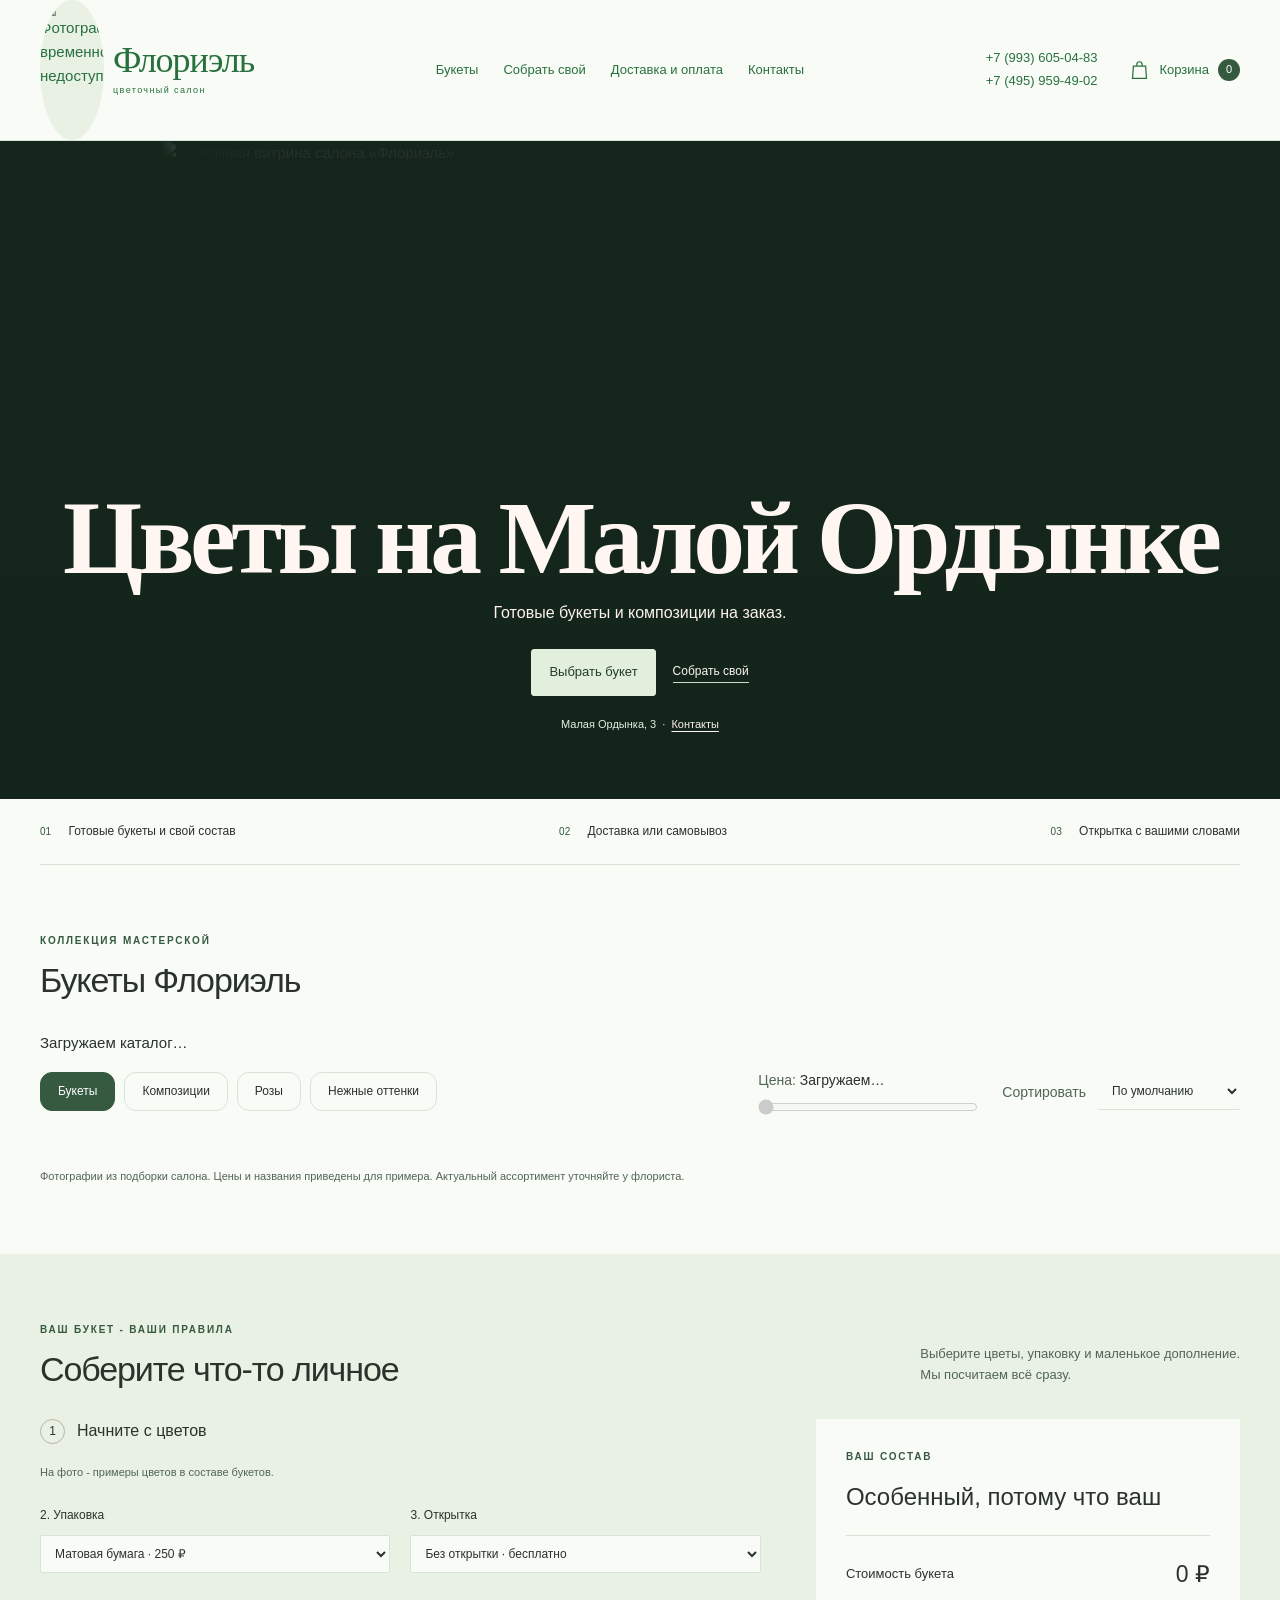
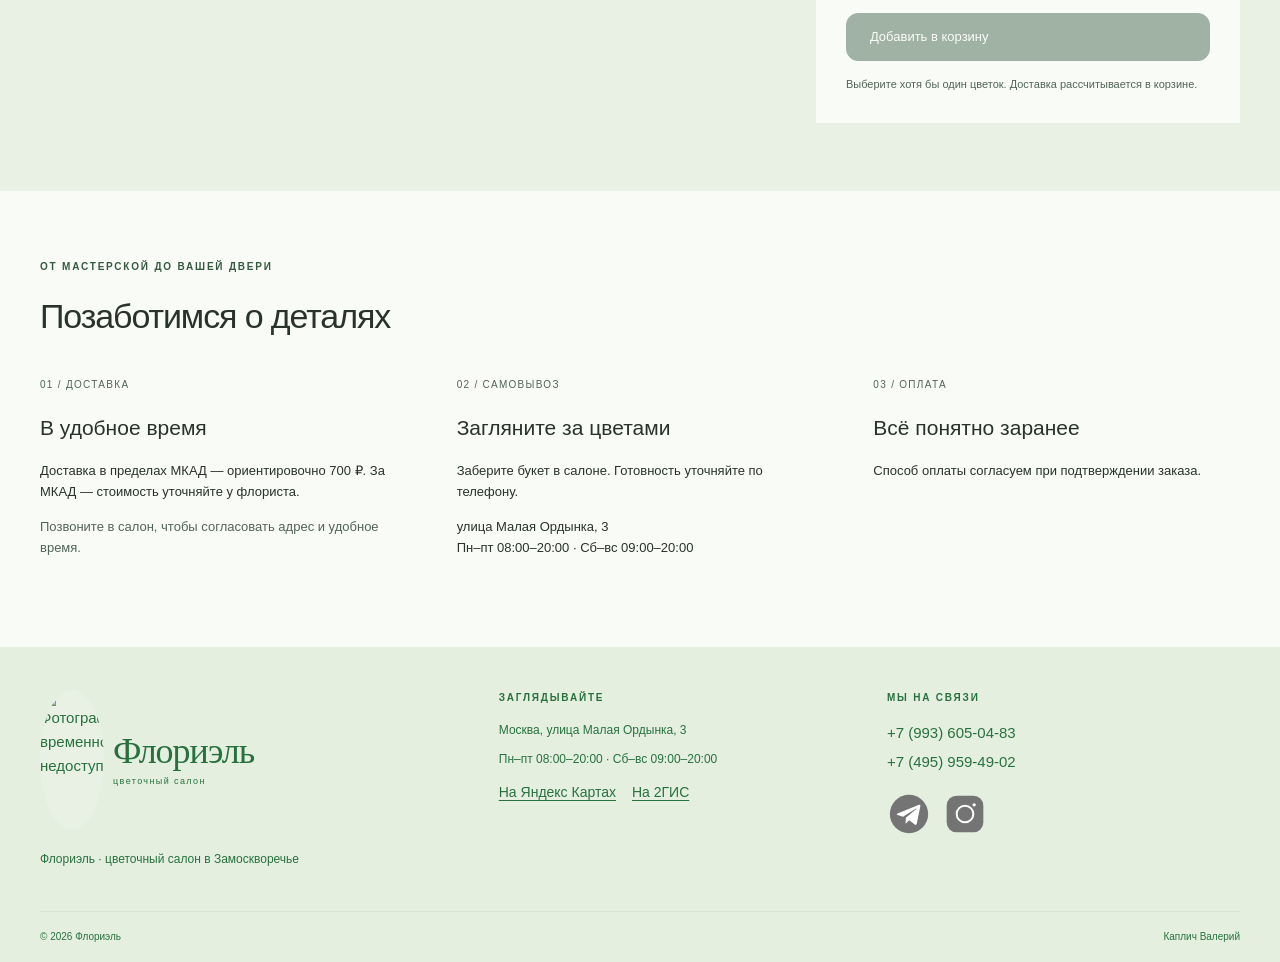
==== commit 045c1786: "Replace flower icon with supplied Floriel logo" ====
--- a/public_html/index.html
+++ b/public_html/index.html
@@ -45,8 +45,8 @@
 #social-links a{text-decoration:underline;text-underline-offset:3px}
 .social-placeholders{display:flex;flex-wrap:wrap;gap:6px 14px;list-style:none;margin:8px 0 0;padding:0}
 .footer-bottom{border-color:var(--line)}
-.salon-mark{width:36px;height:36px;border:1px solid currentColor;border-radius:50%;display:grid;place-items:center;color:var(--accent);flex:none}
-.salon-mark svg{width:24px;height:24px}
+.brand .salon-logo{width:64px;height:64px;object-fit:contain;border-radius:50%;flex:none}
+@media(max-width:760px){.brand .salon-logo{width:48px;height:48px}}
 .hero{display:grid;grid-template-columns:1fr 1fr;min-height:360px;overflow:hidden;border-radius:20px;background:var(--tint)}
 .hero-copy{display:flex;flex-direction:column;align-items:flex-start;justify-content:center;padding:clamp(28px,5vw,76px)}
 .hero h1{font-size:clamp(36px,5vw,68px);max-width:10em;line-height:1.04;margin:4px 0 16px;letter-spacing:-.035em}
@@ -142,7 +142,7 @@
 </style></head>
 <body>
 <a class="skip" href="#catalog">Перейти к букетам</a>
-<div class="sticky-header"><header class="container header"><a class="brand" href="#" aria-label="На главную"><span class="salon-mark" aria-hidden="true"><svg viewBox="0 0 24 24" fill="none" stroke="currentColor" stroke-width="1.25" stroke-linecap="round" stroke-linejoin="round"><path d="M12 20v-7m0 5c-4 0-6-2-6-5 3 0 5 1 6 5m0-2c3 0 5-2 5-4-3 0-4 1-5 4"/><circle cx="12" cy="8" r="4"/></svg></span><span><b data-bind="name"></b><small data-bind="tagline"></small></span></a><nav aria-label="Основная навигация"><a href="#catalog">Букеты</a><a href="#builder">Собрать свой</a><a href="#delivery">Доставка и оплата</a><a href="#contacts">Контакты</a></nav><div class="header-phones"><a class="phone" data-phone></a><a class="phone" data-phone-secondary></a></div><button class="cart-trigger" id="open-cart"><svg viewBox="0 0 24 24" aria-hidden="true"><path d="M5 7h14l1 14H4L5 7Zm4 0V5a3 3 0 0 1 6 0v2"/></svg><span>Корзина</span><b id="cart-count">0</b></button></header></div>
+<div class="sticky-header"><header class="container header"><a class="brand" href="#" aria-label="На главную"><img class="salon-logo" src="/assets/floriel-logo.png" width="64" height="64" alt="Логотип Флориэль"><span><b data-bind="name"></b><small data-bind="tagline"></small></span></a><nav aria-label="Основная навигация"><a href="#catalog">Букеты</a><a href="#builder">Собрать свой</a><a href="#delivery">Доставка и оплата</a><a href="#contacts">Контакты</a></nav><div class="header-phones"><a class="phone" data-phone></a><a class="phone" data-phone-secondary></a></div><button class="cart-trigger" id="open-cart"><svg viewBox="0 0 24 24" aria-hidden="true"><path d="M5 7h14l1 14H4L5 7Zm4 0V5a3 3 0 0 1 6 0v2"/></svg><span>Корзина</span><b id="cart-count">0</b></button></header></div>
 <main>
 <section class="hero container" aria-labelledby="hero-title"><figure class="hero-backdrop"><img src="/photos/5393410808819163352.jpg" alt="Цветочная витрина салона «Флориэль»" fetchpriority="high"></figure><div class="hero-copy"><h1 id="hero-title">Цветы на Малой Ордынке</h1><p class="hero-lead">Готовые букеты и композиции на заказ.</p><div class="hero-actions"><a class="button" href="#catalog">Выбрать букет</a><a class="text-link" href="#builder">Собрать свой</a></div><p class="contact-note">Малая Ордынка, 3 <span aria-hidden="true">·</span> <a href="#contacts">Контакты</a></p></div></section>
 <div class="container service-strip"><span><i>01</i> Готовые букеты и свой состав</span><span><i>02</i> Доставка или самовывоз</span><span><i>03</i> Открытка с вашими словами</span></div>
@@ -151,7 +151,7 @@
 <section class="container section delivery" id="delivery"><div><p class="eyebrow">ОТ МАСТЕРСКОЙ ДО ВАШЕЙ ДВЕРИ</p><h2>Позаботимся о деталях</h2></div><div class="info-columns"><article><span class="info-num">01 / ДОСТАВКА</span><h3>В удобное время</h3><p id="delivery-text"></p><p id="delivery-timing" class="muted"></p></article><article><span class="info-num">02 / САМОВЫВОЗ</span><h3>Загляните за цветами</h3><p data-bind="pickupText"></p><p><span data-bind="address"></span><br><span data-bind="hours"></span></p></article><article><span class="info-num">03 / ОПЛАТА</span><h3>Всё понятно заранее</h3><p data-bind="paymentText"></p></article></div></section>
 <section class="reviews-section" id="reviews" aria-labelledby="reviews-heading"><div class="container section"><div class="section-head"><div><p class="eyebrow">СЛОВА ПОКУПАТЕЛЕЙ</p><h2 id="reviews-heading">Отзывы в 2ГИС</h2></div><a class="button secondary" id="reviews-source" target="_blank" rel="noopener noreferrer">Все отзывы в 2ГИС</a></div><div class="review-source-info"><span class="source-badge">2ГИС</span><div><h3 id="review-business"></h3><p id="review-address"></p></div></div><div class="reviews-grid" id="review-cards"></div><p class="small muted reviews-note" id="reviews-note"></p></div></section>
 </main>
-<footer id="contacts"><div class="container footer-main"><div><a class="brand footer-brand" href="#"><span><b data-bind="name"></b><small data-bind="tagline"></small></span></a><p data-bind="footerText"></p></div><div><span class="eyebrow">ЗАГЛЯДЫВАЙТЕ</span><p><span data-bind="city"></span>, <span data-bind="address"></span></p><p data-bind="hours"></p><div id="map-links" class="map-links" aria-label="Мы на картах"></div></div><div><span class="eyebrow">МЫ НА СВЯЗИ</span><div class="contact-phones"><a data-phone></a><a data-phone-secondary></a></div><div id="social-links" class="social-icons" aria-label="Социальные сети"></div></div></div><div class="container footer-bottom"><span>© <span id="year"></span> <span data-bind="name"></span></span><a id="author-link" data-bind="author" target="_blank" rel="noopener noreferrer" aria-label="Каплич Валерий в Telegram"></a></div></footer>
+<footer id="contacts"><div class="container footer-main"><div><a class="brand footer-brand" href="#"><img class="salon-logo" src="/assets/floriel-logo.png" width="64" height="64" alt="Логотип Флориэль"><span><b data-bind="name"></b><small data-bind="tagline"></small></span></a><p data-bind="footerText"></p></div><div><span class="eyebrow">ЗАГЛЯДЫВАЙТЕ</span><p><span data-bind="city"></span>, <span data-bind="address"></span></p><p data-bind="hours"></p><div id="map-links" class="map-links" aria-label="Мы на картах"></div></div><div><span class="eyebrow">МЫ НА СВЯЗИ</span><div class="contact-phones"><a data-phone></a><a data-phone-secondary></a></div><div id="social-links" class="social-icons" aria-label="Социальные сети"></div></div></div><div class="container footer-bottom"><span>© <span id="year"></span> <span data-bind="name"></span></span><a id="author-link" data-bind="author" target="_blank" rel="noopener noreferrer" aria-label="Каплич Валерий в Telegram"></a></div></footer>
 <dialog id="florist-dialog" class="florist-dialog" aria-labelledby="florist-dialog-title"></dialog><dialog id="modal" aria-labelledby="modal-title"><div class="modal-head"><h2 id="modal-title"></h2><button class="icon-button" id="close-modal" aria-label="Закрыть окно">×</button></div><div id="modal-body"></div></dialog><div id="toast" role="status" aria-live="polite"></div>
 <script>
 window.SHOP = {
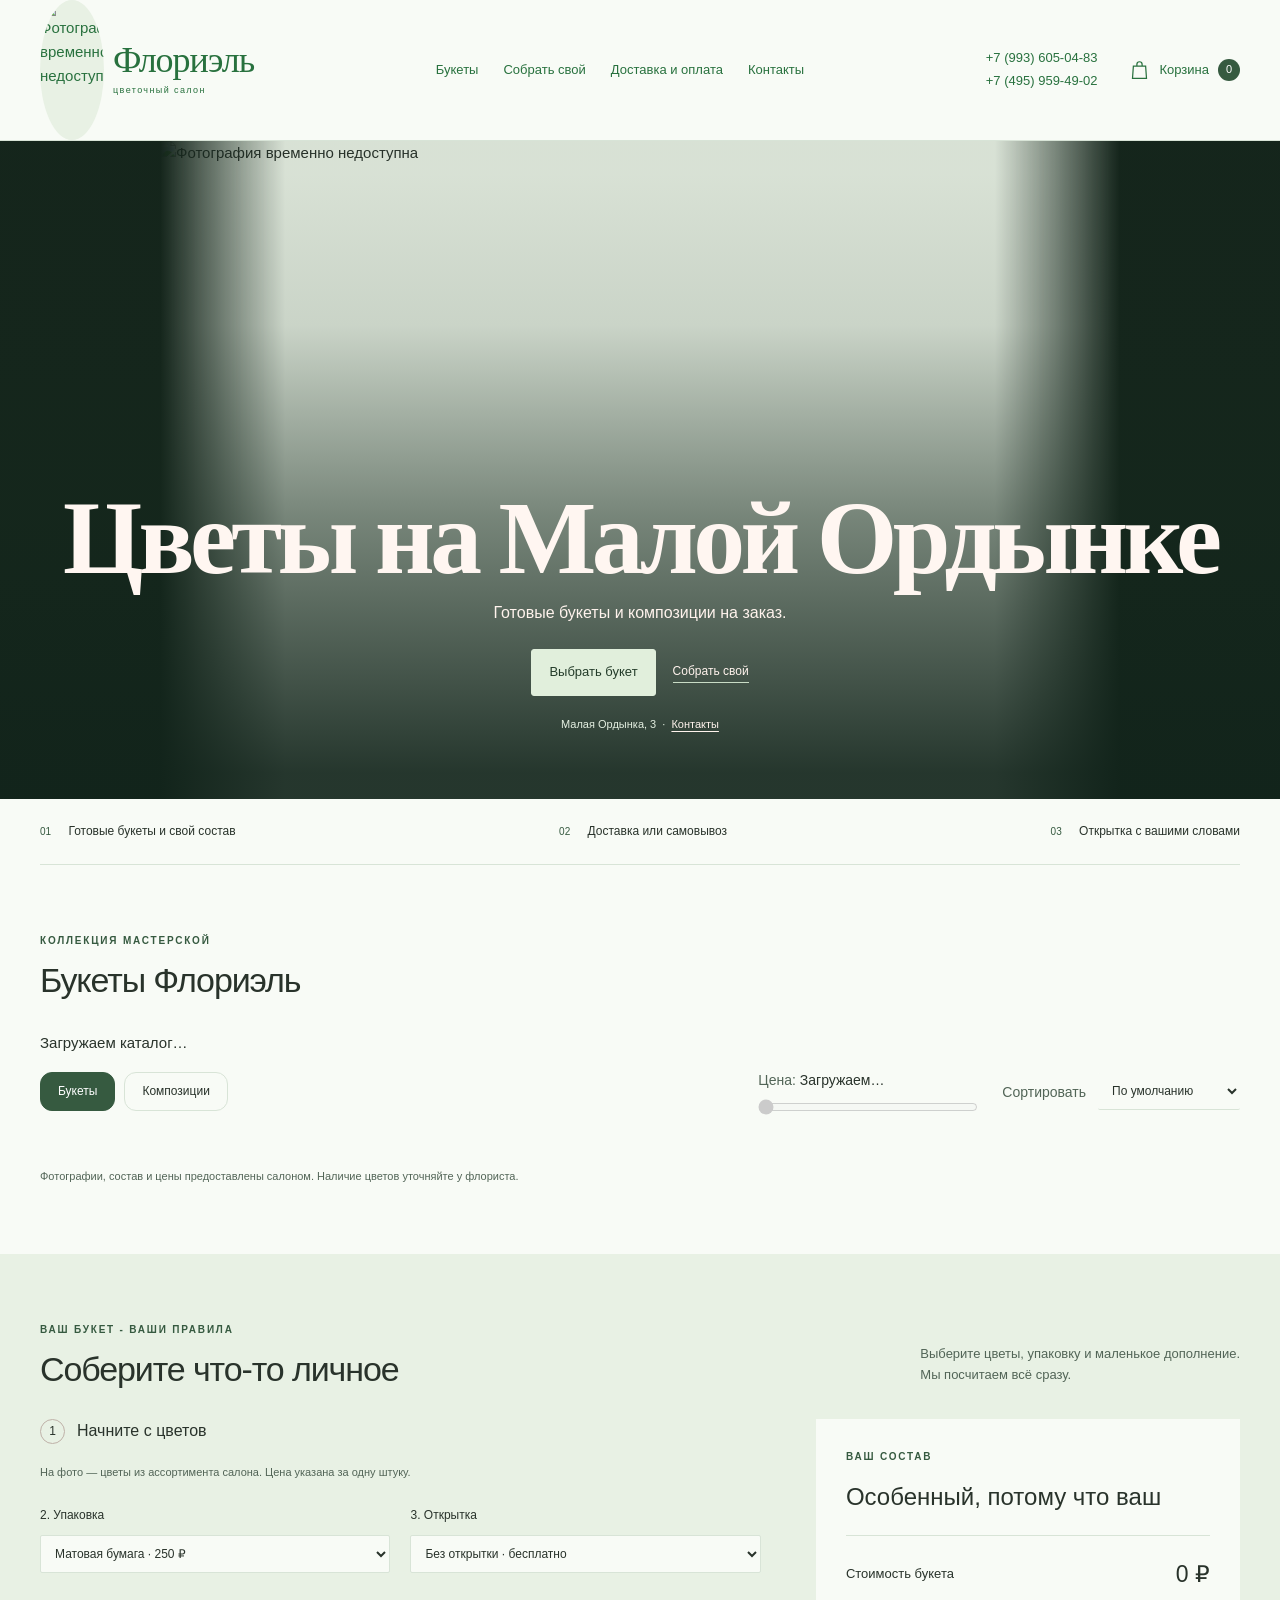
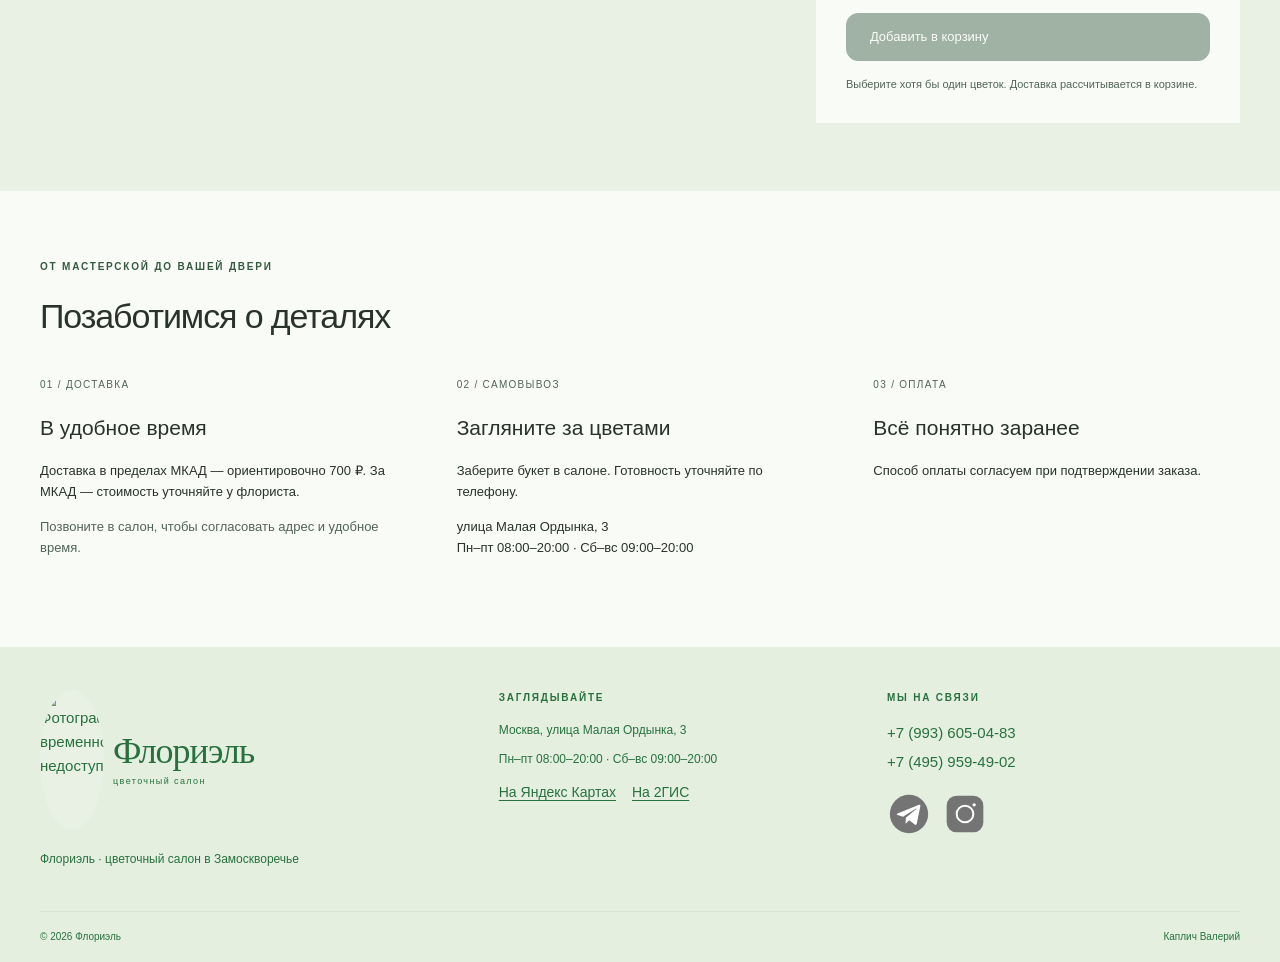
==== commit 3b897400: "Replace catalogue and builder flowers with salon Telegram selection" ====
--- a/public_html/index.html
+++ b/public_html/index.html
@@ -1,380 +1,478 @@
-<!doctype html>
-<html lang="ru"><head><meta charset="UTF-8"><meta name="viewport" content="width=device-width, initial-scale=1"><meta name="description" content="Флориэль. Букеты и композиции, Москва, улица Малая Ордынка, 3."><meta name="robots" content="noindex, nofollow"><title>Флориэль · цветочный салон в Москве</title><style>:root{--bg:#faf8f4;--ink:#302c2a;--muted:#79716b;--accent:#793e4b;--accent-hover:#61303c;--line:#e3ded6;--tint:#f0ebe5;--white:#fff;--radius:12px;--font:Arial,Helvetica,sans-serif}*{box-sizing:border-box}html{scroll-behavior:smooth;scroll-padding-top:24px}body{margin:0;background:var(--bg);color:var(--ink);font:15px/1.6 var(--font)}body:has(dialog[open]){overflow:hidden}a{color:inherit;text-decoration:none}button,input,select,textarea{font:inherit}button,a,input,select,textarea{-webkit-tap-highlight-color:transparent}button{cursor:pointer}button:disabled{cursor:not-allowed;opacity:.45}a,button{touch-action:manipulation}button:focus-visible,a:focus-visible,input:focus-visible,select:focus-visible,textarea:focus-visible{outline:2px solid var(--accent);outline-offset:4px}button{color:inherit}img{display:block;width:100%;object-fit:cover}button svg{width:21px;height:21px;fill:none;stroke:currentColor;stroke-width:1.4}h1,h2,h3,p{margin-top:0}h1,h2,h3{line-height:1.16;font-weight:400}h2{font-size:34px;letter-spacing:-1.1px;margin-bottom:0}h3{font-size:20px}p{margin-bottom:14px}.container{width:min(1240px,calc(100% - 80px));margin-inline:auto}.header{display:flex;align-items:center;gap:32px;min-height:74px}.brand{display:flex;gap:9px;align-items:center;flex-shrink:0}.brand img{width:34px}.brand b{font-size:36px;font-weight:400;letter-spacing:-2px;line-height:1.05;display:block}.brand small{display:block;font-size:9px;letter-spacing:1.4px;margin-top:3px}.header nav{display:flex;gap:25px;margin:auto;font-size:13px}.header nav a:hover,.text-link:hover{color:var(--accent)}.phone{font-size:13px;white-space:nowrap}.cart-trigger{display:flex;align-items:center;gap:9px;background:none;border:0;padding:12px 0;font-size:13px}.cart-trigger b{display:grid;place-items:center;width:22px;height:22px;border-radius:50%;background:var(--accent);color:white;font-size:11px;font-weight:400}.hero{display:grid;grid-template-columns:1fr 1fr;min-height:440px;background:var(--tint)}.hero-copy{padding:49px 50px 30px}.eyebrow{font-size:10px;letter-spacing:1.8px;color:var(--accent);font-weight:600;margin-bottom:22px;display:block}h1{font-size:41px;letter-spacing:-1.55px;white-space:pre-line;margin-bottom:22px;max-width:470px}.hero-copy>p:not(.eyebrow){max-width:360px;color:var(--muted);font-size:14px}.button{border:1px solid var(--accent);border-radius:var(--radius);background:var(--accent);color:white;display:inline-flex;align-items:center;justify-content:space-between;gap:28px;padding:14px 23px;font-size:13px;line-height:1.4;min-height:48px}.button:hover:not(:disabled){background:var(--accent-hover)}.button.secondary{background:transparent;color:var(--accent)}.hero .button{margin-top:13px}.text-link{display:inline-block;font-size:12px;border-bottom:1px solid #b7a69f;margin-left:22px}.hero-note{margin-top:33px;font-size:11px;color:var(--muted);display:flex;align-items:center;gap:12px}.line{width:29px;height:1px;background:#a29385}.hero-photo{position:relative;overflow:hidden;min-height:440px}.hero-photo img{height:100%;position:absolute;object-position:50% 46%}.photo-caption{position:absolute;bottom:20px;left:24px;background:var(--bg);padding:7px 12px;font-size:10px;letter-spacing:.5px}.service-strip{display:flex;justify-content:space-between;border-bottom:1px solid var(--line);padding-block:23px;font-size:12px}.service-strip i{font-style:normal;font-size:10px;color:var(--accent);margin-right:14px}.section{padding-block:68px}.section-head{display:flex;align-items:end;justify-content:space-between;gap:20px;margin-bottom:30px}.section-head .eyebrow{margin-bottom:12px}.muted{color:var(--muted)}.section-head>.muted{font-size:13px;margin-bottom:3px}.catalog-controls{display:flex;justify-content:space-between;gap:20px;align-items:center;margin-bottom:27px}.filters{display:flex;gap:9px;flex-wrap:wrap}.filters button{border:1px solid var(--line);border-radius:2px;padding:9px 17px;background:transparent;font-size:12px}.filters button[aria-pressed=true]{background:var(--accent);border-color:var(--accent);color:white}.sort-label{display:flex;align-items:center;gap:12px;font-size:11px;color:var(--muted)}select{border:1px solid var(--line);background:var(--bg);color:var(--ink);padding:10px;border-radius:2px;max-width:100%}.sort-label select{border:0;border-bottom:1px solid var(--line);font-size:12px}.product-grid{display:grid;grid-template-columns:repeat(4,minmax(0,1fr));gap:34px 24px}.product-image{width:100%;border:0;padding:0;background:var(--tint);position:relative;display:block;text-align:left;overflow:hidden}.product-image img{aspect-ratio:4/4.6;transition:transform .35s}.product-image:hover img{transform:scale(1.025)}.tag{position:absolute;top:13px;left:13px;background:var(--bg);font-size:10px;padding:5px 9px}.product-name{border:0;background:none;padding:0;margin-top:15px;font-size:17px;text-align:left}.composition{font-size:11px;color:var(--muted);margin:6px 0 14px;min-height:35px;line-height:1.5}.product-bottom{display:flex;justify-content:space-between;align-items:center}.price{font-size:17px;font-weight:400}.add-product{background:transparent;border:1px solid var(--line);padding:8px 12px;font-size:11px;border-radius:2px}.add-product:hover{border-color:var(--accent);color:var(--accent)}.catalog-note{font-size:11px;color:var(--muted);margin:26px 0 0}.builder-section{background:var(--tint)}.builder-layout{display:grid;grid-template-columns:1.7fr 1fr;gap:55px}.step-title{display:flex;align-items:center;gap:12px;margin-bottom:20px}.step-title span{display:grid;place-items:center;width:25px;height:25px;border:1px solid #bfb1a8;border-radius:50%;font-size:12px}.step-title h3{font-size:16px;margin:0}.flower-grid{display:grid;grid-template-columns:repeat(4,minmax(0,1fr));gap:16px}.flower img{aspect-ratio:1/1.1}.flower h4{font-size:12px;font-weight:400;margin:12px 0 3px}.flower p{font-size:11px;color:var(--muted);margin-bottom:12px}.qty{display:inline-flex;align-items:center;border:1px solid var(--line);background:var(--bg);border-radius:2px}.qty button{width:34px;height:34px;border:0;background:transparent;font-size:18px}.qty output{min-width:27px;text-align:center;font-size:13px}.small{font-size:11px;line-height:1.6}.builder-options{display:grid;grid-template-columns:1fr 1fr;gap:20px;margin-top:24px}.builder-options label{font-size:12px}.builder-options select{display:block;width:100%;margin-top:10px}.builder-summary{background:var(--bg);padding:30px;align-self:start}.builder-summary .eyebrow{margin-bottom:18px}.builder-summary h3{font-size:24px}.builder-summary ul{padding:0;list-style:none;font-size:13px}.builder-summary li{display:flex;justify-content:space-between;gap:15px;margin-bottom:8px}.total{border-top:1px solid var(--line);display:flex;justify-content:space-between;align-items:center;gap:12px;margin-top:24px;padding-top:20px;margin-bottom:20px;font-size:13px}.total strong{font-size:23px;font-weight:400;white-space:nowrap}.full{width:100%}.builder-summary .small{margin:15px 0 0}.info-columns{display:grid;grid-template-columns:repeat(3,1fr);gap:50px;margin-top:40px}.info-num{font-size:10px;letter-spacing:1.3px;color:var(--muted);display:block;margin-bottom:23px}.info-columns h3{font-size:21px}.info-columns p{font-size:13px}.delivery{padding-bottom:75px}footer{background:#eae4dc;padding-top:43px}.footer-main{display:grid;grid-template-columns:1.2fr 1fr 1fr;gap:35px}.footer-brand b{font-size:37px}.footer-main .eyebrow{color:var(--muted);margin-bottom:15px}.footer-main p{font-size:12px;margin-bottom:9px}.footer-brand{margin-bottom:20px}.footer-bottom{border-top:1px solid #d8d0c7;display:flex;justify-content:space-between;margin-top:32px;padding-block:17px;font-size:10px;color:var(--muted)}dialog{border:0;border-radius:4px;padding:28px;width:min(610px,calc(100% - 28px));max-height:90dvh;background:var(--bg);color:var(--ink);overflow:auto}dialog::backdrop{background:#211d1b85}.modal-head{display:flex;justify-content:space-between;align-items:start;gap:15px;margin-bottom:24px}.modal-head h2{font-size:26px;letter-spacing:-.6px}.icon-button{background:none;border:0;font-size:27px;line-height:1;padding:2px 6px}.modal-image{width:100%;max-height:330px;object-fit:cover;margin-bottom:20px}.cart-line{display:grid;grid-template-columns:66px 1fr auto;gap:15px;align-items:start;padding:18px 0;border-bottom:1px solid var(--line)}.cart-line img{height:85px}.cart-line h3{font-size:16px;margin-bottom:5px}.cart-line p{font-size:11px;line-height:1.4;color:var(--muted);margin-bottom:10px}.cart-line>div:last-child{text-align:right}.remove{display:block;background:none;border:0;text-decoration:underline;color:var(--muted);font-size:11px;margin:12px 0 0 auto;padding:4px}.breakdown{display:flex;justify-content:space-between;font-size:13px;margin-top:12px}.empty{text-align:center;padding:35px 5px}.empty h3{font-size:25px}.empty p{color:var(--muted)}.form-grid{display:grid;grid-template-columns:1fr 1fr;gap:17px}.field{display:block;font-size:12px}.field input,.field textarea,.field select{display:block;width:100%;margin-top:7px;border:1px solid #cec6bd;padding:11px 12px;background:var(--white);border-radius:2px;color:var(--ink)}.field textarea{resize:vertical;min-height:78px}.span2{grid-column:1/-1}.form-radio{border:0;padding:0;margin:19px 0;display:flex;gap:20px;font-size:13px}.form-radio legend{margin-bottom:8px;font-size:12px}.error{color:#a1243a;font-size:12px;margin-block:12px}.form-note{font-size:11px;padding:12px;background:var(--tint);margin:15px 0}.success-label{font-size:11px;letter-spacing:1.5px;color:var(--accent)}.feedback-options{border:0;padding:0;margin:20px 0}.feedback-options legend{font-size:16px;margin-bottom:15px}.feedback-options label{display:block;margin-bottom:10px;font-size:13px}.form-actions{display:flex;gap:12px;margin-top:18px}.order-summary{font-size:13px;padding:14px 0;border-bottom:1px solid var(--line)}.order-summary p{margin-bottom:5px}.image-fallback{position:absolute;inset:0;display:grid;place-items:center;color:var(--muted);background:var(--tint);font-size:12px}.image-missing{height:100%;min-height:140px;object-fit:contain;background:var(--tint)}#toast{position:fixed;bottom:25px;left:50%;transform:translateX(-50%);background:var(--ink);color:white;padding:12px 20px;font-size:13px;border-radius:3px;z-index:5;max-width:90vw;opacity:0;pointer-events:none}#toast.visible{opacity:1}.skip{position:fixed;top:-100px;left:12px;background:white;padding:10px;z-index:10}.skip:focus{top:12px}[hidden]{display:none!important}
-.product-image img,.flower img{height:auto}
-@media(min-width:1500px){.hero{min-height:480px}.hero-copy{padding-top:65px}.hero-photo{min-height:480px}}
-@media(max-width:1100px){.container{width:calc(100% - 48px)}.header{gap:20px}.header nav{gap:16px}.header .phone{display:none}.hero-copy{padding:35px 30px}h1{font-size:35px}.hero .text-link{margin:16px 0 0;display:table}.hero-note{margin-top:20px}.builder-layout{gap:30px}.flower-grid{gap:10px}.builder-summary{padding:23px}.sort-label{font-size:0}.sort-label select{font-size:12px}}
-@media(max-width:760px){.container{width:calc(100% - 32px)}.header{min-height:80px;flex-wrap:wrap;gap:0;justify-content:space-between;padding-block:7px 5px}.brand b{font-size:32px}.brand small{font-size:8px}.brand img{width:29px}.header nav{order:3;flex-basis:100%;justify-content:space-between;gap:10px;font-size:11px;margin-top:7px}.cart-trigger{font-size:12px}.hero{grid-template-columns:1fr 1fr;min-height:350px}.hero-copy{padding:25px 20px}.hero-copy .eyebrow{font-size:8px;letter-spacing:1.2px;margin-bottom:17px}h1{font-size:28px;letter-spacing:-.8px;white-space:normal}.hero-copy>p:not(.eyebrow){font-size:12px}.hero .button{padding:12px 16px;font-size:12px;gap:15px}.hero-photo{min-height:350px}.hero-note{display:none}.photo-caption{left:10px;bottom:10px;font-size:8px;padding:5px 7px}.service-strip{gap:12px;font-size:10px;align-items:start;padding-block:18px}.service-strip span{flex:1}.service-strip i{display:block;margin-bottom:3px}.section{padding-block:44px}h2{font-size:28px}.section-head{align-items:start;margin-bottom:23px}.section-head>.muted{display:none}.catalog-controls{display:block}.filters{gap:6px}.filters button{padding:8px 11px;font-size:11px}.sort-label{justify-content:end;margin-top:10px}.product-grid{grid-template-columns:repeat(2,minmax(0,1fr));gap:25px 15px}.product-name{font-size:15px;margin-top:11px}.composition{font-size:10px;min-height:30px;margin-bottom:11px}.price{font-size:15px}.add-product{font-size:10px;padding:8px 10px}.tag{top:8px;left:8px;font-size:8px;padding:4px 6px}.builder-layout{grid-template-columns:1fr;gap:27px}.builder-summary{padding:25px}.flower-grid{gap:12px}.flower h4{font-size:11px}.flower .qty button{width:27px}.flower .qty output{min-width:20px}.flower p{font-size:10px}.info-columns{grid-template-columns:1fr;gap:25px;margin-top:28px}.info-columns article{border-top:1px solid var(--line);padding-top:21px}.info-num{margin-bottom:12px}.info-columns h3{font-size:20px}.footer-main{grid-template-columns:1fr 1fr;gap:27px 20px}.footer-main>div:first-child{grid-column:1/-1}.footer-main p{font-size:11px}.footer-bottom{gap:20px;font-size:9px}.footer-bottom>span:last-child{text-align:right}dialog{padding:23px}.form-grid{gap:13px}.cart-line{grid-template-columns:55px 1fr auto;gap:10px}.cart-line>div:last-child{font-size:13px}.cart-line img{height:72px}.total strong{font-size:21px}}
-@media(max-width:480px){.hero{grid-template-columns:1fr}.hero-copy{padding:28px 25px}.hero h1{font-size:32px;max-width:280px}.hero-copy>p:not(.eyebrow){max-width:290px}.hero .text-link{display:inline-block;margin-left:15px;font-size:11px}.hero-photo{min-height:260px}.hero-photo img{object-position:50% 45%}.hero .button{margin-top:7px}.flower-grid{grid-template-columns:repeat(2,minmax(0,1fr))}.flower img{aspect-ratio:1.3}.flower h4{font-size:13px}.flower .qty button{width:34px}.flower .qty output{min-width:27px}.form-grid{grid-template-columns:1fr}.span2{grid-column:auto}.modal-head h2{font-size:24px}.service-strip{font-size:9px}.builder-options{gap:12px}.builder-options select{font-size:12px}.section-head .eyebrow{font-size:9px}.product-bottom{gap:5px}.catalog .eyebrow{margin-top:0}}
-@media(prefers-reduced-motion:reduce){html{scroll-behavior:auto}*,*::before,*::after{transition:none!important}}
-
-/* Shared rounding for every button, including dialogs and quantity controls. */
-button,.button,.filters button,.add-product,.qty,.product-image{border-radius:var(--radius)}
-.qty{overflow:hidden}
-.reviews-section{border-top:1px solid var(--line)}.review-source-info{display:flex;align-items:center;gap:15px;margin-bottom:26px}.source-badge{display:grid;place-items:center;border:1px solid var(--line);border-radius:12px;width:55px;height:55px;font-size:14px;font-weight:600}.review-source-info h3{font-size:16px;margin-bottom:4px}.review-source-info p{font-size:12px;color:var(--muted);margin-bottom:0}.reviews-grid{display:grid;grid-template-columns:repeat(3,minmax(0,1fr));gap:24px}.review{border:1px solid var(--line);border-radius:12px;padding:25px;display:flex;flex-direction:column}.review-top{display:flex;align-items:center;gap:11px}.review-avatar{display:grid;place-items:center;background:var(--tint);color:var(--accent);border-radius:50%;width:36px;height:36px;flex-shrink:0}.review-top h3{font-size:13px;margin:0}.review-platform{font-size:10px;color:var(--muted);margin-left:auto}.review blockquote{margin:22px 0 27px;font-size:14px;line-height:1.7}.review-original{font-size:11px;color:var(--accent);margin-top:auto;align-self:start;border-bottom:1px solid var(--line)}.reviews-note{margin:22px 0 0}#author-link:hover{color:var(--accent);text-decoration:underline}#author-link{text-underline-offset:3px}
-@media(max-width:760px){.reviews-grid{grid-template-columns:1fr;gap:14px}.reviews-section .section-head{flex-wrap:wrap}.reviews-section .button{font-size:12px;padding:11px 17px}.review{padding:21px}.review blockquote{margin:18px 0 20px}}
-
-/* Text-only opening section. */
-.hero{display:block;min-height:0}
-.hero-copy{padding:48px 50px 38px;max-width:850px}
-.hero h1{max-width:730px}
-.hero-copy>p:not(.eyebrow){max-width:500px}
-@media(max-width:760px){.hero-copy{padding:32px 28px}.hero h1{max-width:540px}}
-@media(max-width:480px){.hero-copy{padding:28px 25px}.hero h1{max-width:310px}.hero-copy>p:not(.eyebrow){max-width:300px}}
-
-.sticky-header{position:sticky;top:0;z-index:20;background:var(--bg);border-bottom:1px solid var(--line)}
-html{scroll-padding-top:90px}
-@media(max-width:760px){html{scroll-padding-top:96px}}
-
-/* Compact first screen, approximately half the previous height. */
-.hero{min-height:203px}
-.hero-copy{padding:22px 50px}
-.hero-copy .eyebrow{margin-bottom:10px}
-.hero h1{font-size:32px;line-height:1.16;white-space:normal;margin-bottom:12px}
-.hero .button{margin-top:0}
-@media(max-width:760px){.hero-copy{padding:18px 28px}.hero h1{font-size:29px}.hero .text-link{display:inline-block;margin:0 0 0 18px}}
-@media(max-width:480px){.hero-copy{padding:16px 25px}.hero h1{font-size:26px;max-width:310px}.hero .text-link{margin-left:14px}}
-
-.brand b{letter-spacing:-1px}.hero .contact-note{font-size:12px;color:var(--muted);margin:13px 0 0}.hero .contact-note a{color:var(--accent);text-decoration:underline;text-underline-offset:3px}@media(min-width:761px) and (max-width:1200px){.header{gap:20px}.header nav{gap:15px}.header .phone{display:none}}
-
-/* Quantity controls share the cart state in catalog and product details. */
-.product-control{flex-shrink:0}.product-control .qty{border-color:var(--accent);color:var(--accent)}.product-control .qty button{width:32px;height:34px;flex-shrink:0}.product-control .qty output{min-width:28px;font-variant-numeric:tabular-nums}.product-control-full .qty{display:flex;justify-content:space-between;width:100%}.product-control-full .qty button{width:48px;height:48px}.product-control-full .qty output{font-size:17px}.product-bottom{flex-wrap:wrap;gap:8px}
-@media(max-width:480px){.product-control .qty button{width:29px}.product-control .qty output{min-width:25px}.product-control-full .qty button{width:48px}}
-
-:root{--bg:#f8fbf6;--ink:#29332b;--muted:#526557;--accent:#365a40;--accent-hover:#294632;--line:#d8e4d7;--tint:#e8f1e4}
-footer{background:#e4efe0}
-#social-links a{text-decoration:underline;text-underline-offset:3px}
-.social-placeholders{display:flex;flex-wrap:wrap;gap:6px 14px;list-style:none;margin:8px 0 0;padding:0}
-.footer-bottom{border-color:var(--line)}
-.brand .salon-logo{width:64px;height:64px;object-fit:contain;border-radius:50%;flex:none}
-@media(max-width:760px){.brand .salon-logo{width:48px;height:48px}}
-.hero{display:grid;grid-template-columns:1fr 1fr;min-height:360px;overflow:hidden;border-radius:20px;background:var(--tint)}
-.hero-copy{display:flex;flex-direction:column;align-items:flex-start;justify-content:center;padding:clamp(28px,5vw,76px)}
-.hero h1{font-size:clamp(36px,5vw,68px);max-width:10em;line-height:1.04;margin:4px 0 16px;letter-spacing:-.035em}
-.hero .hero-lead{margin:0 0 22px;font-size:15px;line-height:1.5}
-.hero .hero-actions{display:flex;align-items:center;gap:14px;flex-wrap:wrap}
-.hero .hero-actions .text-link{margin:0}
-.hero-photo{min-height:0;position:relative}
-.hero-photo img{display:block;position:absolute;inset:0;width:100%;height:100%;object-fit:cover}
-@media(max-width:620px){.hero{grid-template-columns:1fr;min-height:0}.hero h1{font-size:clamp(32px,9vw,46px)}.hero-copy{padding:26px 22px}.hero-photo{aspect-ratio:2/1}.hero .hero-lead{font-size:14px;margin-bottom:16px}}
-</style>
-<link rel="stylesheet" href="/hero-fonts.css">
-<style>
-:root { --hero-sans:"Geist",Arial,sans-serif; --hero-serif:"Cormorant Garamond",Georgia,serif; --hero-playfair:"Playfair Display",Georgia,serif; }
-.hero { font-family: var(--hero-sans); }
-.header .brand b { font-family: var(--hero-playfair); }
-.hero.container { border-radius: 0; position: relative; isolation: isolate; min-width: 0; margin-block: 20px 0; overflow: hidden; }
-.hero .hero-copy { max-width: none; min-width: 0; position: relative; z-index: 1; align-items: center; text-align: center; }
-.hero h1 { max-width: none; margin: 0 0 16px; }
-.hero .hero-copy > .hero-lead:not(.eyebrow) { max-width: 370px; margin: 0 0 24px; font-size: 15px; line-height: 1.5; }
-.hero .hero-actions { justify-content: center; gap: 17px; }
-.hero .hero-actions .button { margin: 0; min-height: 47px; border-radius: 3px; padding: 11px 17px; gap: 24px; }
-.hero .hero-actions .text-link { margin: 0; padding-block: 3px; line-height: 1.25; }
-.hero .hero-copy > .contact-note:not(.eyebrow) { margin: 20px 0 0; font-size: 11px; line-height: 1.55; }
-.hero .contact-note span { margin-inline: 3px; }
-.hero figure { margin: 0; min-width: 0; }
-.hero figure img { height: 100%; object-fit: cover; }
-@media (max-width: 640px) {
-  .hero.container { margin-top: 13px; }
-  .hero .hero-copy > .hero-lead:not(.eyebrow) { margin-bottom: 19px; font-size: 14px; }
-  .hero .hero-actions { gap: 12px; }
-  .hero .hero-actions .button { font-size: 12px; gap: 15px; }
-  .hero .hero-copy > .contact-note:not(.eyebrow) { margin-top: 16px; }
-}
-
-
-.hero.container { display: grid; grid-template-columns: 1fr; place-items: end center; width: 100%; margin-top: 0; min-height: 658px; background: #15261c; }
-.hero .hero-backdrop { position: absolute; inset: 0; z-index: -1; }
-.hero .hero-backdrop img { position: absolute; inset: 0; object-position: 50% 52%; }
-@media (min-width: 961px) {
- .hero .hero-backdrop::before {
-  content: "";
-  position: absolute;
-  inset: -38px;
-  background: center 52% / cover no-repeat url("/photos/5393410808819163352.jpg");
-  filter: blur(29px) brightness(.78);
- }
- .hero .hero-backdrop img {
-  inset: 0 auto 0 50%;
-  width: 960px;
-  transform: translateX(-50%);
-  mask-image: linear-gradient(90deg, transparent, #000 13%, #000 87%, transparent);
- }
-}
-.hero .hero-backdrop::after { content: ""; position: absolute; inset: 0; background: linear-gradient(180deg,#111d1713 5%,#14241b24 28%,#14271c88 57%,#12241be8 96%); }
-.hero .hero-copy { padding: 40px 24px 66px; }
-.hero h1 { color: #fff6f1; font: 600 clamp(62px,8.1vw,125px)/.91 var(--hero-serif); letter-spacing: -.045em; }
-.hero .hero-copy > .hero-lead:not(.eyebrow) { color: #fff3ed; font-size: 16px; }
-.hero .hero-actions .button { background: #e1efdc; border-color: #e1efdc; color: #243c2a; }
-.hero .hero-actions .button:hover { background: #f2f8ef; }
-.hero .hero-actions .text-link, .hero .contact-note a { color: #fff3ed; border-color: #c9dcc6; }
-.hero .hero-copy > .contact-note:not(.eyebrow) { color: #e4efe1; }
-@media (max-width: 700px) {
- .hero.container { min-height: 580px; margin-top: 0; }
- .hero .hero-copy { padding: 30px 18px 42px; }
- .hero h1 { max-width: 9em; font-size: clamp(52px,10vw,76px); }
-}
-</style><link rel="stylesheet" href="/florist.css"><script src="/florist.js"></script>
-<style>
-/* Floriel brand, contact groups and catalogue price range. */
-.header, footer, .footer-main .eyebrow, .footer-bottom { color:#28713e; }
-.header .brand b, .footer-brand b { font-family:var(--hero-playfair); font-size:36px; font-weight:400; letter-spacing:-1px; }
-.header nav a:hover, footer a:hover { color:#1d542d; }
-.header-phones { display:flex; flex-direction:column; gap:2px; flex-shrink:0; }
-.contact-phones { display:flex; flex-direction:column; gap:5px; margin-bottom:14px; }
-.map-links { display:flex; flex-wrap:wrap; gap:8px 16px; margin:12px 0 0; font-size:14px; }
-.map-links a { text-decoration:underline; text-underline-offset:3px; }
-.social-icons { display:flex; align-items:center; gap:12px; margin-top:18px; }
-.social-icon { display:inline-flex; align-items:center; justify-content:center; width:44px; height:44px; color:#747474; }
-.social-icon svg { display:block; width:40px; height:40px; }
-.catalog-tools { display:flex; align-items:center; gap:24px; flex-wrap:wrap; }
-.price-filter { border:0; padding:0; margin:0; min-width:220px; color:var(--muted); }
-.price-filter legend { padding:0; font-size:14px; }
-.price-filter output { color:var(--ink); font-variant-numeric:tabular-nums; white-space:nowrap; }
-.price-filter input { display:block; width:100%; margin:8px 0 0; accent-color:#28713e; cursor:pointer; }
-.price-filter input:disabled { cursor:default; }
-.price-bounds { display:flex; justify-content:space-between; gap:14px; font-size:12px; font-variant-numeric:tabular-nums; }
-.catalog-empty { grid-column:1/-1; padding:25px 0; }
-.catalog-empty button { margin-top:8px; }
-.sort-label { font-size:14px; }
-@media(max-width:1200px){.header-phones{display:none}.catalog-controls{align-items:flex-start;flex-wrap:wrap}.catalog-tools{margin-left:auto}}
-@media(max-width:760px){.header .brand b,.footer-brand b{font-size:32px}.catalog-tools{margin-top:18px;justify-content:space-between;gap:18px;width:100%}.price-filter{flex:1;min-width:190px}.sort-label{margin:0;font-size:14px}.footer-main{grid-template-columns:1fr}.footer-main p{font-size:14px}}
-@media(max-width:480px){.catalog-tools{align-items:stretch;flex-direction:column}.price-filter{width:100%}.sort-label{justify-content:space-between}}
-</style></head>
-<body>
-<a class="skip" href="#catalog">Перейти к букетам</a>
-<div class="sticky-header"><header class="container header"><a class="brand" href="#" aria-label="На главную"><img class="salon-logo" src="/assets/floriel-logo.png" width="64" height="64" alt="Логотип Флориэль"><span><b data-bind="name"></b><small data-bind="tagline"></small></span></a><nav aria-label="Основная навигация"><a href="#catalog">Букеты</a><a href="#builder">Собрать свой</a><a href="#delivery">Доставка и оплата</a><a href="#contacts">Контакты</a></nav><div class="header-phones"><a class="phone" data-phone></a><a class="phone" data-phone-secondary></a></div><button class="cart-trigger" id="open-cart"><svg viewBox="0 0 24 24" aria-hidden="true"><path d="M5 7h14l1 14H4L5 7Zm4 0V5a3 3 0 0 1 6 0v2"/></svg><span>Корзина</span><b id="cart-count">0</b></button></header></div>
-<main>
-<section class="hero container" aria-labelledby="hero-title"><figure class="hero-backdrop"><img src="/photos/5393410808819163352.jpg" alt="Цветочная витрина салона «Флориэль»" fetchpriority="high"></figure><div class="hero-copy"><h1 id="hero-title">Цветы на Малой Ордынке</h1><p class="hero-lead">Готовые букеты и композиции на заказ.</p><div class="hero-actions"><a class="button" href="#catalog">Выбрать букет</a><a class="text-link" href="#builder">Собрать свой</a></div><p class="contact-note">Малая Ордынка, 3 <span aria-hidden="true">·</span> <a href="#contacts">Контакты</a></p></div></section>
-<div class="container service-strip"><span><i>01</i> Готовые букеты и свой состав</span><span><i>02</i> Доставка или самовывоз</span><span><i>03</i> Открытка с вашими словами</span></div>
-<section class="container catalog section" id="catalog"><div class="section-head"><div><p class="eyebrow">КОЛЛЕКЦИЯ МАСТЕРСКОЙ</p><h2>Букеты Флориэль</h2></div></div><div id="florist-bar" class="florist-bar"><p role="status">Загружаем каталог…</p></div><div class="catalog-controls"><div id="filters" class="filters" aria-label="Категории"></div><div class="catalog-tools"><fieldset class="price-filter"><legend>Цена: <output id="price-range-value" for="price-max">Загружаем…</output></legend><div class="price-ranges"><input id="price-max" type="range" min="0" max="0" step="1" value="0" disabled aria-label="Максимальная цена букета" aria-describedby="price-bounds"><div id="price-bounds" class="price-bounds"><span id="price-min-label"></span><span id="price-max-label"></span></div></div></fieldset><label class="sort-label">Сортировать <select id="sort"><option value="default">По умолчанию</option><option value="asc">Сначала дешевле</option><option value="desc">Сначала дороже</option></select></label></div></div><div class="product-grid" id="products"></div><p class="catalog-note">Фотографии из подборки салона. Цены и названия приведены для примера. Актуальный ассортимент уточняйте у флориста.</p></section>
-<section class="builder-section" id="builder"><div class="container section"><div class="section-head"><div><p class="eyebrow">ВАШ БУКЕТ - ВАШИ ПРАВИЛА</p><h2>Соберите что-то личное</h2></div><p class="muted">Выберите цветы, упаковку и маленькое дополнение.<br>Мы посчитаем всё сразу.</p></div><div class="builder-layout"><div><div class="step-title"><span>1</span><h3>Начните с цветов</h3></div><div class="flower-grid" id="flowers"></div><p class="small muted">На фото - примеры цветов в составе букетов.</p><div class="builder-options"><label>2. Упаковка<select id="packaging"></select></label><label>3. Открытка<select id="greeting"></select></label></div></div><aside class="builder-summary"><span class="eyebrow">ВАШ СОСТАВ</span><h3>Особенный, потому что ваш</h3><div id="builder-lines" aria-live="polite"></div><div class="total"><span>Стоимость букета</span><strong id="builder-total">0 ₽</strong></div><button class="button full" id="add-custom" disabled>Добавить в корзину</button><p class="small muted">Выберите хотя бы один цветок. Доставка рассчитывается в корзине.</p></aside></div></div></section>
-<section class="container section delivery" id="delivery"><div><p class="eyebrow">ОТ МАСТЕРСКОЙ ДО ВАШЕЙ ДВЕРИ</p><h2>Позаботимся о деталях</h2></div><div class="info-columns"><article><span class="info-num">01 / ДОСТАВКА</span><h3>В удобное время</h3><p id="delivery-text"></p><p id="delivery-timing" class="muted"></p></article><article><span class="info-num">02 / САМОВЫВОЗ</span><h3>Загляните за цветами</h3><p data-bind="pickupText"></p><p><span data-bind="address"></span><br><span data-bind="hours"></span></p></article><article><span class="info-num">03 / ОПЛАТА</span><h3>Всё понятно заранее</h3><p data-bind="paymentText"></p></article></div></section>
-<section class="reviews-section" id="reviews" aria-labelledby="reviews-heading"><div class="container section"><div class="section-head"><div><p class="eyebrow">СЛОВА ПОКУПАТЕЛЕЙ</p><h2 id="reviews-heading">Отзывы в 2ГИС</h2></div><a class="button secondary" id="reviews-source" target="_blank" rel="noopener noreferrer">Все отзывы в 2ГИС</a></div><div class="review-source-info"><span class="source-badge">2ГИС</span><div><h3 id="review-business"></h3><p id="review-address"></p></div></div><div class="reviews-grid" id="review-cards"></div><p class="small muted reviews-note" id="reviews-note"></p></div></section>
-</main>
-<footer id="contacts"><div class="container footer-main"><div><a class="brand footer-brand" href="#"><img class="salon-logo" src="/assets/floriel-logo.png" width="64" height="64" alt="Логотип Флориэль"><span><b data-bind="name"></b><small data-bind="tagline"></small></span></a><p data-bind="footerText"></p></div><div><span class="eyebrow">ЗАГЛЯДЫВАЙТЕ</span><p><span data-bind="city"></span>, <span data-bind="address"></span></p><p data-bind="hours"></p><div id="map-links" class="map-links" aria-label="Мы на картах"></div></div><div><span class="eyebrow">МЫ НА СВЯЗИ</span><div class="contact-phones"><a data-phone></a><a data-phone-secondary></a></div><div id="social-links" class="social-icons" aria-label="Социальные сети"></div></div></div><div class="container footer-bottom"><span>© <span id="year"></span> <span data-bind="name"></span></span><a id="author-link" data-bind="author" target="_blank" rel="noopener noreferrer" aria-label="Каплич Валерий в Telegram"></a></div></footer>
-<dialog id="florist-dialog" class="florist-dialog" aria-labelledby="florist-dialog-title"></dialog><dialog id="modal" aria-labelledby="modal-title"><div class="modal-head"><h2 id="modal-title"></h2><button class="icon-button" id="close-modal" aria-label="Закрыть окно">×</button></div><div id="modal-body"></div></dialog><div id="toast" role="status" aria-live="polite"></div>
-<script>
-window.SHOP = {
-  "name": "Флориэль",
-  "tagline": "цветочный салон",
-  "city": "Москва",
-  "phone": "+7 (993) 605-04-83",
-  "phoneSecondary": "+7 (495) 959-49-02",
-  "address": "улица Малая Ордынка, 3",
-  "hours": "Пн–пт 08:00–20:00 · Сб–вс 09:00–20:00",
-  "title": "Флориэль · цветочный салон в Москве",
-  "description": "Флориэль. Букеты и композиции, Москва, улица Малая Ордынка, 3.",
-  "heroTitle": "Цветы на Малой Ордынке",
-  "delivery": {
-    "price": 700,
-    "freeFrom": null,
-    "text": "Доставка в пределах МКАД — ориентировочно 700 ₽. За МКАД — стоимость уточняйте у флориста.",
-    "timing": "Позвоните в салон, чтобы согласовать адрес и удобное время.",
-    "intervals": [
-      "Уточнить у флориста"
-    ]
-  },
-  "paymentText": "Способ оплаты согласуем при подтверждении заказа.",
-  "pickupText": "Заберите букет в салоне. Готовность уточняйте по телефону.",
-  "footerText": "Флориэль · цветочный салон в Замоскворечье",
-  "author": "Каплич Валерий",
-  "authorUrl": "https://t.me/persona_non_graat",
-  "links": [
-    {
-      "label": "На Яндекс Картах",
-      "url": "https://yandex.ru/maps/org/floriel/1211264086/"
+<!doctype html>
+<html lang="ru"><head><meta charset="UTF-8"><meta name="viewport" content="width=device-width, initial-scale=1"><meta name="description" content="Флориэль. Букеты и композиции, Москва, улица Малая Ордынка, 3."><meta name="robots" content="noindex, nofollow"><title>Флориэль · цветочный салон в Москве</title><style>:root{--bg:#faf8f4;--ink:#302c2a;--muted:#79716b;--accent:#793e4b;--accent-hover:#61303c;--line:#e3ded6;--tint:#f0ebe5;--white:#fff;--radius:12px;--font:Arial,Helvetica,sans-serif}*{box-sizing:border-box}html{scroll-behavior:smooth;scroll-padding-top:24px}body{margin:0;background:var(--bg);color:var(--ink);font:15px/1.6 var(--font)}body:has(dialog[open]){overflow:hidden}a{color:inherit;text-decoration:none}button,input,select,textarea{font:inherit}button,a,input,select,textarea{-webkit-tap-highlight-color:transparent}button{cursor:pointer}button:disabled{cursor:not-allowed;opacity:.45}a,button{touch-action:manipulation}button:focus-visible,a:focus-visible,input:focus-visible,select:focus-visible,textarea:focus-visible{outline:2px solid var(--accent);outline-offset:4px}button{color:inherit}img{display:block;width:100%;object-fit:cover}button svg{width:21px;height:21px;fill:none;stroke:currentColor;stroke-width:1.4}h1,h2,h3,p{margin-top:0}h1,h2,h3{line-height:1.16;font-weight:400}h2{font-size:34px;letter-spacing:-1.1px;margin-bottom:0}h3{font-size:20px}p{margin-bottom:14px}.container{width:min(1240px,calc(100% - 80px));margin-inline:auto}.header{display:flex;align-items:center;gap:32px;min-height:74px}.brand{display:flex;gap:9px;align-items:center;flex-shrink:0}.brand img{width:34px}.brand b{font-size:36px;font-weight:400;letter-spacing:-2px;line-height:1.05;display:block}.brand small{display:block;font-size:9px;letter-spacing:1.4px;margin-top:3px}.header nav{display:flex;gap:25px;margin:auto;font-size:13px}.header nav a:hover,.text-link:hover{color:var(--accent)}.phone{font-size:13px;white-space:nowrap}.cart-trigger{display:flex;align-items:center;gap:9px;background:none;border:0;padding:12px 0;font-size:13px}.cart-trigger b{display:grid;place-items:center;width:22px;height:22px;border-radius:50%;background:var(--accent);color:white;font-size:11px;font-weight:400}.hero{display:grid;grid-template-columns:1fr 1fr;min-height:440px;background:var(--tint)}.hero-copy{padding:49px 50px 30px}.eyebrow{font-size:10px;letter-spacing:1.8px;color:var(--accent);font-weight:600;margin-bottom:22px;display:block}h1{font-size:41px;letter-spacing:-1.55px;white-space:pre-line;margin-bottom:22px;max-width:470px}.hero-copy>p:not(.eyebrow){max-width:360px;color:var(--muted);font-size:14px}.button{border:1px solid var(--accent);border-radius:var(--radius);background:var(--accent);color:white;display:inline-flex;align-items:center;justify-content:space-between;gap:28px;padding:14px 23px;font-size:13px;line-height:1.4;min-height:48px}.button:hover:not(:disabled){background:var(--accent-hover)}.button.secondary{background:transparent;color:var(--accent)}.hero .button{margin-top:13px}.text-link{display:inline-block;font-size:12px;border-bottom:1px solid #b7a69f;margin-left:22px}.hero-note{margin-top:33px;font-size:11px;color:var(--muted);display:flex;align-items:center;gap:12px}.line{width:29px;height:1px;background:#a29385}.hero-photo{position:relative;overflow:hidden;min-height:440px}.hero-photo img{height:100%;position:absolute;object-position:50% 46%}.photo-caption{position:absolute;bottom:20px;left:24px;background:var(--bg);padding:7px 12px;font-size:10px;letter-spacing:.5px}.service-strip{display:flex;justify-content:space-between;border-bottom:1px solid var(--line);padding-block:23px;font-size:12px}.service-strip i{font-style:normal;font-size:10px;color:var(--accent);margin-right:14px}.section{padding-block:68px}.section-head{display:flex;align-items:end;justify-content:space-between;gap:20px;margin-bottom:30px}.section-head .eyebrow{margin-bottom:12px}.muted{color:var(--muted)}.section-head>.muted{font-size:13px;margin-bottom:3px}.catalog-controls{display:flex;justify-content:space-between;gap:20px;align-items:center;margin-bottom:27px}.filters{display:flex;gap:9px;flex-wrap:wrap}.filters button{border:1px solid var(--line);border-radius:2px;padding:9px 17px;background:transparent;font-size:12px}.filters button[aria-pressed=true]{background:var(--accent);border-color:var(--accent);color:white}.sort-label{display:flex;align-items:center;gap:12px;font-size:11px;color:var(--muted)}select{border:1px solid var(--line);background:var(--bg);color:var(--ink);padding:10px;border-radius:2px;max-width:100%}.sort-label select{border:0;border-bottom:1px solid var(--line);font-size:12px}.product-grid{display:grid;grid-template-columns:repeat(4,minmax(0,1fr));gap:34px 24px}.product-image{width:100%;border:0;padding:0;background:var(--tint);position:relative;display:block;text-align:left;overflow:hidden}.product-image img{aspect-ratio:4/4.6;transition:transform .35s}.product-image:hover img{transform:scale(1.025)}.tag{position:absolute;top:13px;left:13px;background:var(--bg);font-size:10px;padding:5px 9px}.product-name{border:0;background:none;padding:0;margin-top:15px;font-size:17px;text-align:left}.composition{font-size:11px;color:var(--muted);margin:6px 0 14px;min-height:35px;line-height:1.5}.product-bottom{display:flex;justify-content:space-between;align-items:center}.price{font-size:17px;font-weight:400}.add-product{background:transparent;border:1px solid var(--line);padding:8px 12px;font-size:11px;border-radius:2px}.add-product:hover{border-color:var(--accent);color:var(--accent)}.catalog-note{font-size:11px;color:var(--muted);margin:26px 0 0}.builder-section{background:var(--tint)}.builder-layout{display:grid;grid-template-columns:1.7fr 1fr;gap:55px}.step-title{display:flex;align-items:center;gap:12px;margin-bottom:20px}.step-title span{display:grid;place-items:center;width:25px;height:25px;border:1px solid #bfb1a8;border-radius:50%;font-size:12px}.step-title h3{font-size:16px;margin:0}.flower-grid{display:grid;grid-template-columns:repeat(4,minmax(0,1fr));gap:16px}.flower img{aspect-ratio:1/1.1}.flower h4{font-size:12px;font-weight:400;margin:12px 0 3px}.flower p{font-size:11px;color:var(--muted);margin-bottom:12px}.qty{display:inline-flex;align-items:center;border:1px solid var(--line);background:var(--bg);border-radius:2px}.qty button{width:34px;height:34px;border:0;background:transparent;font-size:18px}.qty output{min-width:27px;text-align:center;font-size:13px}.small{font-size:11px;line-height:1.6}.builder-options{display:grid;grid-template-columns:1fr 1fr;gap:20px;margin-top:24px}.builder-options label{font-size:12px}.builder-options select{display:block;width:100%;margin-top:10px}.builder-summary{background:var(--bg);padding:30px;align-self:start}.builder-summary .eyebrow{margin-bottom:18px}.builder-summary h3{font-size:24px}.builder-summary ul{padding:0;list-style:none;font-size:13px}.builder-summary li{display:flex;justify-content:space-between;gap:15px;margin-bottom:8px}.total{border-top:1px solid var(--line);display:flex;justify-content:space-between;align-items:center;gap:12px;margin-top:24px;padding-top:20px;margin-bottom:20px;font-size:13px}.total strong{font-size:23px;font-weight:400;white-space:nowrap}.full{width:100%}.builder-summary .small{margin:15px 0 0}.info-columns{display:grid;grid-template-columns:repeat(3,1fr);gap:50px;margin-top:40px}.info-num{font-size:10px;letter-spacing:1.3px;color:var(--muted);display:block;margin-bottom:23px}.info-columns h3{font-size:21px}.info-columns p{font-size:13px}.delivery{padding-bottom:75px}footer{background:#eae4dc;padding-top:43px}.footer-main{display:grid;grid-template-columns:1.2fr 1fr 1fr;gap:35px}.footer-brand b{font-size:37px}.footer-main .eyebrow{color:var(--muted);margin-bottom:15px}.footer-main p{font-size:12px;margin-bottom:9px}.footer-brand{margin-bottom:20px}.footer-bottom{border-top:1px solid #d8d0c7;display:flex;justify-content:space-between;margin-top:32px;padding-block:17px;font-size:10px;color:var(--muted)}dialog{border:0;border-radius:4px;padding:28px;width:min(610px,calc(100% - 28px));max-height:90dvh;background:var(--bg);color:var(--ink);overflow:auto}dialog::backdrop{background:#211d1b85}.modal-head{display:flex;justify-content:space-between;align-items:start;gap:15px;margin-bottom:24px}.modal-head h2{font-size:26px;letter-spacing:-.6px}.icon-button{background:none;border:0;font-size:27px;line-height:1;padding:2px 6px}.modal-image{width:100%;max-height:330px;object-fit:cover;margin-bottom:20px}.cart-line{display:grid;grid-template-columns:66px 1fr auto;gap:15px;align-items:start;padding:18px 0;border-bottom:1px solid var(--line)}.cart-line img{height:85px}.cart-line h3{font-size:16px;margin-bottom:5px}.cart-line p{font-size:11px;line-height:1.4;color:var(--muted);margin-bottom:10px}.cart-line>div:last-child{text-align:right}.remove{display:block;background:none;border:0;text-decoration:underline;color:var(--muted);font-size:11px;margin:12px 0 0 auto;padding:4px}.breakdown{display:flex;justify-content:space-between;font-size:13px;margin-top:12px}.empty{text-align:center;padding:35px 5px}.empty h3{font-size:25px}.empty p{color:var(--muted)}.form-grid{display:grid;grid-template-columns:1fr 1fr;gap:17px}.field{display:block;font-size:12px}.field input,.field textarea,.field select{display:block;width:100%;margin-top:7px;border:1px solid #cec6bd;padding:11px 12px;background:var(--white);border-radius:2px;color:var(--ink)}.field textarea{resize:vertical;min-height:78px}.span2{grid-column:1/-1}.form-radio{border:0;padding:0;margin:19px 0;display:flex;gap:20px;font-size:13px}.form-radio legend{margin-bottom:8px;font-size:12px}.error{color:#a1243a;font-size:12px;margin-block:12px}.form-note{font-size:11px;padding:12px;background:var(--tint);margin:15px 0}.success-label{font-size:11px;letter-spacing:1.5px;color:var(--accent)}.feedback-options{border:0;padding:0;margin:20px 0}.feedback-options legend{font-size:16px;margin-bottom:15px}.feedback-options label{display:block;margin-bottom:10px;font-size:13px}.form-actions{display:flex;gap:12px;margin-top:18px}.order-summary{font-size:13px;padding:14px 0;border-bottom:1px solid var(--line)}.order-summary p{margin-bottom:5px}.image-fallback{position:absolute;inset:0;display:grid;place-items:center;color:var(--muted);background:var(--tint);font-size:12px}.image-missing{height:100%;min-height:140px;object-fit:contain;background:var(--tint)}#toast{position:fixed;bottom:25px;left:50%;transform:translateX(-50%);background:var(--ink);color:white;padding:12px 20px;font-size:13px;border-radius:3px;z-index:5;max-width:90vw;opacity:0;pointer-events:none}#toast.visible{opacity:1}.skip{position:fixed;top:-100px;left:12px;background:white;padding:10px;z-index:10}.skip:focus{top:12px}[hidden]{display:none!important}
+.product-image img,.flower img{height:auto}
+@media(min-width:1500px){.hero{min-height:480px}.hero-copy{padding-top:65px}.hero-photo{min-height:480px}}
+@media(max-width:1100px){.container{width:calc(100% - 48px)}.header{gap:20px}.header nav{gap:16px}.header .phone{display:none}.hero-copy{padding:35px 30px}h1{font-size:35px}.hero .text-link{margin:16px 0 0;display:table}.hero-note{margin-top:20px}.builder-layout{gap:30px}.flower-grid{gap:10px}.builder-summary{padding:23px}.sort-label{font-size:0}.sort-label select{font-size:12px}}
+@media(max-width:760px){.container{width:calc(100% - 32px)}.header{min-height:80px;flex-wrap:wrap;gap:0;justify-content:space-between;padding-block:7px 5px}.brand b{font-size:32px}.brand small{font-size:8px}.brand img{width:29px}.header nav{order:3;flex-basis:100%;justify-content:space-between;gap:10px;font-size:11px;margin-top:7px}.cart-trigger{font-size:12px}.hero{grid-template-columns:1fr 1fr;min-height:350px}.hero-copy{padding:25px 20px}.hero-copy .eyebrow{font-size:8px;letter-spacing:1.2px;margin-bottom:17px}h1{font-size:28px;letter-spacing:-.8px;white-space:normal}.hero-copy>p:not(.eyebrow){font-size:12px}.hero .button{padding:12px 16px;font-size:12px;gap:15px}.hero-photo{min-height:350px}.hero-note{display:none}.photo-caption{left:10px;bottom:10px;font-size:8px;padding:5px 7px}.service-strip{gap:12px;font-size:10px;align-items:start;padding-block:18px}.service-strip span{flex:1}.service-strip i{display:block;margin-bottom:3px}.section{padding-block:44px}h2{font-size:28px}.section-head{align-items:start;margin-bottom:23px}.section-head>.muted{display:none}.catalog-controls{display:block}.filters{gap:6px}.filters button{padding:8px 11px;font-size:11px}.sort-label{justify-content:end;margin-top:10px}.product-grid{grid-template-columns:repeat(2,minmax(0,1fr));gap:25px 15px}.product-name{font-size:15px;margin-top:11px}.composition{font-size:10px;min-height:30px;margin-bottom:11px}.price{font-size:15px}.add-product{font-size:10px;padding:8px 10px}.tag{top:8px;left:8px;font-size:8px;padding:4px 6px}.builder-layout{grid-template-columns:1fr;gap:27px}.builder-summary{padding:25px}.flower-grid{gap:12px}.flower h4{font-size:11px}.flower .qty button{width:27px}.flower .qty output{min-width:20px}.flower p{font-size:10px}.info-columns{grid-template-columns:1fr;gap:25px;margin-top:28px}.info-columns article{border-top:1px solid var(--line);padding-top:21px}.info-num{margin-bottom:12px}.info-columns h3{font-size:20px}.footer-main{grid-template-columns:1fr 1fr;gap:27px 20px}.footer-main>div:first-child{grid-column:1/-1}.footer-main p{font-size:11px}.footer-bottom{gap:20px;font-size:9px}.footer-bottom>span:last-child{text-align:right}dialog{padding:23px}.form-grid{gap:13px}.cart-line{grid-template-columns:55px 1fr auto;gap:10px}.cart-line>div:last-child{font-size:13px}.cart-line img{height:72px}.total strong{font-size:21px}}
+@media(max-width:480px){.hero{grid-template-columns:1fr}.hero-copy{padding:28px 25px}.hero h1{font-size:32px;max-width:280px}.hero-copy>p:not(.eyebrow){max-width:290px}.hero .text-link{display:inline-block;margin-left:15px;font-size:11px}.hero-photo{min-height:260px}.hero-photo img{object-position:50% 45%}.hero .button{margin-top:7px}.flower-grid{grid-template-columns:repeat(2,minmax(0,1fr))}.flower img{aspect-ratio:1.3}.flower h4{font-size:13px}.flower .qty button{width:34px}.flower .qty output{min-width:27px}.form-grid{grid-template-columns:1fr}.span2{grid-column:auto}.modal-head h2{font-size:24px}.service-strip{font-size:9px}.builder-options{gap:12px}.builder-options select{font-size:12px}.section-head .eyebrow{font-size:9px}.product-bottom{gap:5px}.catalog .eyebrow{margin-top:0}}
+@media(prefers-reduced-motion:reduce){html{scroll-behavior:auto}*,*::before,*::after{transition:none!important}}
+
+/* Shared rounding for every button, including dialogs and quantity controls. */
+button,.button,.filters button,.add-product,.qty,.product-image{border-radius:var(--radius)}
+.qty{overflow:hidden}
+.reviews-section{border-top:1px solid var(--line)}.review-source-info{display:flex;align-items:center;gap:15px;margin-bottom:26px}.source-badge{display:grid;place-items:center;border:1px solid var(--line);border-radius:12px;width:55px;height:55px;font-size:14px;font-weight:600}.review-source-info h3{font-size:16px;margin-bottom:4px}.review-source-info p{font-size:12px;color:var(--muted);margin-bottom:0}.reviews-grid{display:grid;grid-template-columns:repeat(3,minmax(0,1fr));gap:24px}.review{border:1px solid var(--line);border-radius:12px;padding:25px;display:flex;flex-direction:column}.review-top{display:flex;align-items:center;gap:11px}.review-avatar{display:grid;place-items:center;background:var(--tint);color:var(--accent);border-radius:50%;width:36px;height:36px;flex-shrink:0}.review-top h3{font-size:13px;margin:0}.review-platform{font-size:10px;color:var(--muted);margin-left:auto}.review blockquote{margin:22px 0 27px;font-size:14px;line-height:1.7}.review-original{font-size:11px;color:var(--accent);margin-top:auto;align-self:start;border-bottom:1px solid var(--line)}.reviews-note{margin:22px 0 0}#author-link:hover{color:var(--accent);text-decoration:underline}#author-link{text-underline-offset:3px}
+@media(max-width:760px){.reviews-grid{grid-template-columns:1fr;gap:14px}.reviews-section .section-head{flex-wrap:wrap}.reviews-section .button{font-size:12px;padding:11px 17px}.review{padding:21px}.review blockquote{margin:18px 0 20px}}
+
+/* Text-only opening section. */
+.hero{display:block;min-height:0}
+.hero-copy{padding:48px 50px 38px;max-width:850px}
+.hero h1{max-width:730px}
+.hero-copy>p:not(.eyebrow){max-width:500px}
+@media(max-width:760px){.hero-copy{padding:32px 28px}.hero h1{max-width:540px}}
+@media(max-width:480px){.hero-copy{padding:28px 25px}.hero h1{max-width:310px}.hero-copy>p:not(.eyebrow){max-width:300px}}
+
+.sticky-header{position:sticky;top:0;z-index:20;background:var(--bg);border-bottom:1px solid var(--line)}
+html{scroll-padding-top:90px}
+@media(max-width:760px){html{scroll-padding-top:96px}}
+
+/* Compact first screen, approximately half the previous height. */
+.hero{min-height:203px}
+.hero-copy{padding:22px 50px}
+.hero-copy .eyebrow{margin-bottom:10px}
+.hero h1{font-size:32px;line-height:1.16;white-space:normal;margin-bottom:12px}
+.hero .button{margin-top:0}
+@media(max-width:760px){.hero-copy{padding:18px 28px}.hero h1{font-size:29px}.hero .text-link{display:inline-block;margin:0 0 0 18px}}
+@media(max-width:480px){.hero-copy{padding:16px 25px}.hero h1{font-size:26px;max-width:310px}.hero .text-link{margin-left:14px}}
+
+.brand b{letter-spacing:-1px}.hero .contact-note{font-size:12px;color:var(--muted);margin:13px 0 0}.hero .contact-note a{color:var(--accent);text-decoration:underline;text-underline-offset:3px}@media(min-width:761px) and (max-width:1200px){.header{gap:20px}.header nav{gap:15px}.header .phone{display:none}}
+
+/* Quantity controls share the cart state in catalog and product details. */
+.product-control{flex-shrink:0}.product-control .qty{border-color:var(--accent);color:var(--accent)}.product-control .qty button{width:32px;height:34px;flex-shrink:0}.product-control .qty output{min-width:28px;font-variant-numeric:tabular-nums}.product-control-full .qty{display:flex;justify-content:space-between;width:100%}.product-control-full .qty button{width:48px;height:48px}.product-control-full .qty output{font-size:17px}.product-bottom{flex-wrap:wrap;gap:8px}
+@media(max-width:480px){.product-control .qty button{width:29px}.product-control .qty output{min-width:25px}.product-control-full .qty button{width:48px}}
+
+:root{--bg:#f8fbf6;--ink:#29332b;--muted:#526557;--accent:#365a40;--accent-hover:#294632;--line:#d8e4d7;--tint:#e8f1e4}
+footer{background:#e4efe0}
+#social-links a{text-decoration:underline;text-underline-offset:3px}
+.social-placeholders{display:flex;flex-wrap:wrap;gap:6px 14px;list-style:none;margin:8px 0 0;padding:0}
+.footer-bottom{border-color:var(--line)}
+.brand .salon-logo{width:64px;height:64px;object-fit:contain;border-radius:50%;flex:none}
+@media(max-width:760px){.brand .salon-logo{width:48px;height:48px}}
+.hero{display:grid;grid-template-columns:1fr 1fr;min-height:360px;overflow:hidden;border-radius:20px;background:var(--tint)}
+.hero-copy{display:flex;flex-direction:column;align-items:flex-start;justify-content:center;padding:clamp(28px,5vw,76px)}
+.hero h1{font-size:clamp(36px,5vw,68px);max-width:10em;line-height:1.04;margin:4px 0 16px;letter-spacing:-.035em}
+.hero .hero-lead{margin:0 0 22px;font-size:15px;line-height:1.5}
+.hero .hero-actions{display:flex;align-items:center;gap:14px;flex-wrap:wrap}
+.hero .hero-actions .text-link{margin:0}
+.hero-photo{min-height:0;position:relative}
+.hero-photo img{display:block;position:absolute;inset:0;width:100%;height:100%;object-fit:cover}
+@media(max-width:620px){.hero{grid-template-columns:1fr;min-height:0}.hero h1{font-size:clamp(32px,9vw,46px)}.hero-copy{padding:26px 22px}.hero-photo{aspect-ratio:2/1}.hero .hero-lead{font-size:14px;margin-bottom:16px}}
+</style>
+<link rel="stylesheet" href="/hero-fonts.css">
+<style>
+:root { --hero-sans:"Geist",Arial,sans-serif; --hero-serif:"Cormorant Garamond",Georgia,serif; --hero-playfair:"Playfair Display",Georgia,serif; }
+.hero { font-family: var(--hero-sans); }
+.header .brand b { font-family: var(--hero-playfair); }
+.hero.container { border-radius: 0; position: relative; isolation: isolate; min-width: 0; margin-block: 20px 0; overflow: hidden; }
+.hero .hero-copy { max-width: none; min-width: 0; position: relative; z-index: 1; align-items: center; text-align: center; }
+.hero h1 { max-width: none; margin: 0 0 16px; }
+.hero .hero-copy > .hero-lead:not(.eyebrow) { max-width: 370px; margin: 0 0 24px; font-size: 15px; line-height: 1.5; }
+.hero .hero-actions { justify-content: center; gap: 17px; }
+.hero .hero-actions .button { margin: 0; min-height: 47px; border-radius: 3px; padding: 11px 17px; gap: 24px; }
+.hero .hero-actions .text-link { margin: 0; padding-block: 3px; line-height: 1.25; }
+.hero .hero-copy > .contact-note:not(.eyebrow) { margin: 20px 0 0; font-size: 11px; line-height: 1.55; }
+.hero .contact-note span { margin-inline: 3px; }
+.hero figure { margin: 0; min-width: 0; }
+.hero figure img { height: 100%; object-fit: cover; }
+@media (max-width: 640px) {
+  .hero.container { margin-top: 13px; }
+  .hero .hero-copy > .hero-lead:not(.eyebrow) { margin-bottom: 19px; font-size: 14px; }
+  .hero .hero-actions { gap: 12px; }
+  .hero .hero-actions .button { font-size: 12px; gap: 15px; }
+  .hero .hero-copy > .contact-note:not(.eyebrow) { margin-top: 16px; }
+}
+
+
+.hero.container { display: grid; grid-template-columns: 1fr; place-items: end center; width: 100%; margin-top: 0; min-height: 658px; background: #15261c; }
+.hero .hero-backdrop { position: absolute; inset: 0; z-index: -1; }
+.hero .hero-backdrop img { position: absolute; inset: 0; object-position: 50% 52%; }
+@media (min-width: 961px) {
+ .hero .hero-backdrop::before {
+  content: "";
+  position: absolute;
+  inset: -38px;
+  background: center 52% / cover no-repeat url("/photos/5393410808819163352.jpg");
+  filter: blur(29px) brightness(.78);
+ }
+ .hero .hero-backdrop img {
+  inset: 0 auto 0 50%;
+  width: 960px;
+  transform: translateX(-50%);
+  mask-image: linear-gradient(90deg, transparent, #000 13%, #000 87%, transparent);
+ }
+}
+.hero .hero-backdrop::after { content: ""; position: absolute; inset: 0; background: linear-gradient(180deg,#111d1713 5%,#14241b24 28%,#14271c88 57%,#12241be8 96%); }
+.hero .hero-copy { padding: 40px 24px 66px; }
+.hero h1 { color: #fff6f1; font: 600 clamp(62px,8.1vw,125px)/.91 var(--hero-serif); letter-spacing: -.045em; }
+.hero .hero-copy > .hero-lead:not(.eyebrow) { color: #fff3ed; font-size: 16px; }
+.hero .hero-actions .button { background: #e1efdc; border-color: #e1efdc; color: #243c2a; }
+.hero .hero-actions .button:hover { background: #f2f8ef; }
+.hero .hero-actions .text-link, .hero .contact-note a { color: #fff3ed; border-color: #c9dcc6; }
+.hero .hero-copy > .contact-note:not(.eyebrow) { color: #e4efe1; }
+@media (max-width: 700px) {
+ .hero.container { min-height: 580px; margin-top: 0; }
+ .hero .hero-copy { padding: 30px 18px 42px; }
+ .hero h1 { max-width: 9em; font-size: clamp(52px,10vw,76px); }
+}
+</style><link rel="stylesheet" href="/florist.css"><script src="/florist.js"></script>
+<style>
+/* Floriel brand, contact groups and catalogue price range. */
+.header, footer, .footer-main .eyebrow, .footer-bottom { color:#28713e; }
+.header .brand b, .footer-brand b { font-family:var(--hero-playfair); font-size:36px; font-weight:400; letter-spacing:-1px; }
+.header nav a:hover, footer a:hover { color:#1d542d; }
+.header-phones { display:flex; flex-direction:column; gap:2px; flex-shrink:0; }
+.contact-phones { display:flex; flex-direction:column; gap:5px; margin-bottom:14px; }
+.map-links { display:flex; flex-wrap:wrap; gap:8px 16px; margin:12px 0 0; font-size:14px; }
+.map-links a { text-decoration:underline; text-underline-offset:3px; }
+.social-icons { display:flex; align-items:center; gap:12px; margin-top:18px; }
+.social-icon { display:inline-flex; align-items:center; justify-content:center; width:44px; height:44px; color:#747474; }
+.social-icon svg { display:block; width:40px; height:40px; }
+.catalog-tools { display:flex; align-items:center; gap:24px; flex-wrap:wrap; }
+.price-filter { border:0; padding:0; margin:0; min-width:220px; color:var(--muted); }
+.price-filter legend { padding:0; font-size:14px; }
+.price-filter output { color:var(--ink); font-variant-numeric:tabular-nums; white-space:nowrap; }
+.price-filter input { display:block; width:100%; margin:8px 0 0; accent-color:#28713e; cursor:pointer; }
+.price-filter input:disabled { cursor:default; }
+.price-bounds { display:flex; justify-content:space-between; gap:14px; font-size:12px; font-variant-numeric:tabular-nums; }
+.catalog-empty { grid-column:1/-1; padding:25px 0; }
+.catalog-empty button { margin-top:8px; }
+.sort-label { font-size:14px; }
+@media(max-width:1200px){.header-phones{display:none}.catalog-controls{align-items:flex-start;flex-wrap:wrap}.catalog-tools{margin-left:auto}}
+@media(max-width:760px){.header .brand b,.footer-brand b{font-size:32px}.catalog-tools{margin-top:18px;justify-content:space-between;gap:18px;width:100%}.price-filter{flex:1;min-width:190px}.sort-label{margin:0;font-size:14px}.footer-main{grid-template-columns:1fr}.footer-main p{font-size:14px}}
+@media(max-width:480px){.catalog-tools{align-items:stretch;flex-direction:column}.price-filter{width:100%}.sort-label{justify-content:space-between}}
+</style></head>
+<body>
+<a class="skip" href="#catalog">Перейти к букетам</a>
+<div class="sticky-header"><header class="container header"><a class="brand" href="#" aria-label="На главную"><img class="salon-logo" src="/assets/floriel-logo.png" width="64" height="64" alt="Логотип Флориэль"><span><b data-bind="name"></b><small data-bind="tagline"></small></span></a><nav aria-label="Основная навигация"><a href="#catalog">Букеты</a><a href="#builder">Собрать свой</a><a href="#delivery">Доставка и оплата</a><a href="#contacts">Контакты</a></nav><div class="header-phones"><a class="phone" data-phone></a><a class="phone" data-phone-secondary></a></div><button class="cart-trigger" id="open-cart"><svg viewBox="0 0 24 24" aria-hidden="true"><path d="M5 7h14l1 14H4L5 7Zm4 0V5a3 3 0 0 1 6 0v2"/></svg><span>Корзина</span><b id="cart-count">0</b></button></header></div>
+<main>
+<section class="hero container" aria-labelledby="hero-title"><figure class="hero-backdrop"><img src="/photos/5393410808819163352.jpg" alt="Цветочная витрина салона «Флориэль»" fetchpriority="high"></figure><div class="hero-copy"><h1 id="hero-title">Цветы на Малой Ордынке</h1><p class="hero-lead">Готовые букеты и композиции на заказ.</p><div class="hero-actions"><a class="button" href="#catalog">Выбрать букет</a><a class="text-link" href="#builder">Собрать свой</a></div><p class="contact-note">Малая Ордынка, 3 <span aria-hidden="true">·</span> <a href="#contacts">Контакты</a></p></div></section>
+<div class="container service-strip"><span><i>01</i> Готовые букеты и свой состав</span><span><i>02</i> Доставка или самовывоз</span><span><i>03</i> Открытка с вашими словами</span></div>
+<section class="container catalog section" id="catalog"><div class="section-head"><div><p class="eyebrow">КОЛЛЕКЦИЯ МАСТЕРСКОЙ</p><h2>Букеты Флориэль</h2></div></div><div id="florist-bar" class="florist-bar"><p role="status">Загружаем каталог…</p></div><div class="catalog-controls"><div id="filters" class="filters" aria-label="Категории"></div><div class="catalog-tools"><fieldset class="price-filter"><legend>Цена: <output id="price-range-value" for="price-max">Загружаем…</output></legend><div class="price-ranges"><input id="price-max" type="range" min="0" max="0" step="1" value="0" disabled aria-label="Максимальная цена букета" aria-describedby="price-bounds"><div id="price-bounds" class="price-bounds"><span id="price-min-label"></span><span id="price-max-label"></span></div></div></fieldset><label class="sort-label">Сортировать <select id="sort"><option value="default">По умолчанию</option><option value="asc">Сначала дешевле</option><option value="desc">Сначала дороже</option></select></label></div></div><div class="product-grid" id="products"></div><p class="catalog-note">Фотографии, состав и цены предоставлены салоном. Наличие цветов уточняйте у флориста.</p></section>
+<section class="builder-section" id="builder"><div class="container section"><div class="section-head"><div><p class="eyebrow">ВАШ БУКЕТ - ВАШИ ПРАВИЛА</p><h2>Соберите что-то личное</h2></div><p class="muted">Выберите цветы, упаковку и маленькое дополнение.<br>Мы посчитаем всё сразу.</p></div><div class="builder-layout"><div><div class="step-title"><span>1</span><h3>Начните с цветов</h3></div><div class="flower-grid" id="flowers"></div><p class="small muted">На фото — цветы из ассортимента салона. Цена указана за одну штуку.</p><div class="builder-options"><label>2. Упаковка<select id="packaging"></select></label><label>3. Открытка<select id="greeting"></select></label></div></div><aside class="builder-summary"><span class="eyebrow">ВАШ СОСТАВ</span><h3>Особенный, потому что ваш</h3><div id="builder-lines" aria-live="polite"></div><div class="total"><span>Стоимость букета</span><strong id="builder-total">0 ₽</strong></div><button class="button full" id="add-custom" disabled>Добавить в корзину</button><p class="small muted">Выберите хотя бы один цветок. Доставка рассчитывается в корзине.</p></aside></div></div></section>
+<section class="container section delivery" id="delivery"><div><p class="eyebrow">ОТ МАСТЕРСКОЙ ДО ВАШЕЙ ДВЕРИ</p><h2>Позаботимся о деталях</h2></div><div class="info-columns"><article><span class="info-num">01 / ДОСТАВКА</span><h3>В удобное время</h3><p id="delivery-text"></p><p id="delivery-timing" class="muted"></p></article><article><span class="info-num">02 / САМОВЫВОЗ</span><h3>Загляните за цветами</h3><p data-bind="pickupText"></p><p><span data-bind="address"></span><br><span data-bind="hours"></span></p></article><article><span class="info-num">03 / ОПЛАТА</span><h3>Всё понятно заранее</h3><p data-bind="paymentText"></p></article></div></section>
+<section class="reviews-section" id="reviews" aria-labelledby="reviews-heading"><div class="container section"><div class="section-head"><div><p class="eyebrow">СЛОВА ПОКУПАТЕЛЕЙ</p><h2 id="reviews-heading">Отзывы в 2ГИС</h2></div><a class="button secondary" id="reviews-source" target="_blank" rel="noopener noreferrer">Все отзывы в 2ГИС</a></div><div class="review-source-info"><span class="source-badge">2ГИС</span><div><h3 id="review-business"></h3><p id="review-address"></p></div></div><div class="reviews-grid" id="review-cards"></div><p class="small muted reviews-note" id="reviews-note"></p></div></section>
+</main>
+<footer id="contacts"><div class="container footer-main"><div><a class="brand footer-brand" href="#"><img class="salon-logo" src="/assets/floriel-logo.png" width="64" height="64" alt="Логотип Флориэль"><span><b data-bind="name"></b><small data-bind="tagline"></small></span></a><p data-bind="footerText"></p></div><div><span class="eyebrow">ЗАГЛЯДЫВАЙТЕ</span><p><span data-bind="city"></span>, <span data-bind="address"></span></p><p data-bind="hours"></p><div id="map-links" class="map-links" aria-label="Мы на картах"></div></div><div><span class="eyebrow">МЫ НА СВЯЗИ</span><div class="contact-phones"><a data-phone></a><a data-phone-secondary></a></div><div id="social-links" class="social-icons" aria-label="Социальные сети"></div></div></div><div class="container footer-bottom"><span>© <span id="year"></span> <span data-bind="name"></span></span><a id="author-link" data-bind="author" target="_blank" rel="noopener noreferrer" aria-label="Каплич Валерий в Telegram"></a></div></footer>
+<dialog id="florist-dialog" class="florist-dialog" aria-labelledby="florist-dialog-title"></dialog><dialog id="modal" aria-labelledby="modal-title"><div class="modal-head"><h2 id="modal-title"></h2><button class="icon-button" id="close-modal" aria-label="Закрыть окно">×</button></div><div id="modal-body"></div></dialog><div id="toast" role="status" aria-live="polite"></div>
+<script>
+window.SHOP = {
+  "name": "Флориэль",
+  "tagline": "цветочный салон",
+  "city": "Москва",
+  "phone": "+7 (993) 605-04-83",
+  "phoneSecondary": "+7 (495) 959-49-02",
+  "address": "улица Малая Ордынка, 3",
+  "hours": "Пн–пт 08:00–20:00 · Сб–вс 09:00–20:00",
+  "title": "Флориэль · цветочный салон в Москве",
+  "description": "Флориэль. Букеты и композиции, Москва, улица Малая Ордынка, 3.",
+  "heroTitle": "Цветы на Малой Ордынке",
+  "delivery": {
+    "price": 700,
+    "freeFrom": null,
+    "text": "Доставка в пределах МКАД — ориентировочно 700 ₽. За МКАД — стоимость уточняйте у флориста.",
+    "timing": "Позвоните в салон, чтобы согласовать адрес и удобное время.",
+    "intervals": [
+      "Уточнить у флориста"
+    ]
+  },
+  "paymentText": "Способ оплаты согласуем при подтверждении заказа.",
+  "pickupText": "Заберите букет в салоне. Готовность уточняйте по телефону.",
+  "footerText": "Флориэль · цветочный салон в Замоскворечье",
+  "author": "Каплич Валерий",
+  "authorUrl": "https://t.me/persona_non_graat",
+  "links": [
+    {
+      "label": "На Яндекс Картах",
+      "url": "https://yandex.ru/maps/org/floriel/1211264086/"
+    }
+  ]
+};
+</script>
+<script>
+window.CATALOG = {
+  "categories": [
+    "Букеты",
+    "Композиции"
+  ],
+  "products": [
+    {
+      "id": "bouquet-57",
+      "name": "Букет 57",
+      "price": 8700,
+      "category": "Букеты",
+      "image": "/photos/5188541775038062721.jpg",
+      "composition": "Состав: гортензия, тюльпан, роза кустовая пионовидная, матиолла одноголовая, бруния, эвкалипт. Упаковка: плёнка матовая."
+    },
+    {
+      "id": "composition-51",
+      "name": "Композиция 51",
+      "price": 8500,
+      "category": "Композиции",
+      "image": "/photos/5188541775038062680.jpg",
+      "composition": "Состав: роза кустовая, роза одноголовая, тюльпан, ваксфлауэр, лимониум, эвкалипт, скиммия. Упаковка: коробка шляпная."
+    },
+    {
+      "id": "composition-52",
+      "name": "Композиция 52",
+      "price": 5000,
+      "category": "Композиции",
+      "image": "/photos/5188541775038062683.jpg",
+      "composition": "Состав: роза кустовая, лизиантус, эвкалипт. Упаковка: коробка шляпная."
+    },
+    {
+      "id": "composition-53",
+      "name": "Композиция 53",
+      "price": 7500,
+      "category": "Композиции",
+      "image": "/photos/5188541775038062690.jpg",
+      "composition": "Состав: роза одноголовая, тюльпан, матиолла кустовая, статица. Упаковка: коробка шляпная."
+    },
+    {
+      "id": "composition-54",
+      "name": "Композиция 54",
+      "price": 15000,
+      "category": "Композиции",
+      "image": "/photos/5188541775038062693.jpg",
+      "composition": "Состав: гортензия, мимоза, сирень, тюльпан, фаленопсис, хелеборус, ранункулюс, эвкалипт. Упаковка: коробка шляпная."
+    },
+    {
+      "id": "composition-55",
+      "name": "Композиция 55",
+      "price": 6500,
+      "category": "Композиции",
+      "image": "/photos/5188541775038062701.jpg",
+      "composition": "Состав: георгин, роза кустовая пионовидная, лизиантус, альстромерия, эвкалипт, куэркус. Упаковка: корзина плетёная."
+    },
+    {
+      "id": "composition-56",
+      "name": "Композиция 56",
+      "price": 30000,
+      "category": "Композиции",
+      "image": "/photos/5188541775038062705.jpg",
+      "composition": "Состав: гортензия, ранункулюс, вибурнум, гениста, лизиантус, гиацинт, роза одноголовая, роза кустовая, клематис, хелеборус, эвкалипт, сухоцветы. Упаковка: корзина плетёная."
+    }
+  ],
+  "flowers": [
+    {
+      "id": "chrysanthemum",
+      "name": "Хризантема кустовая",
+      "price": 550,
+      "image": "/photos/5188541775038062855.jpg"
+    },
+    {
+      "id": "hydrangea-colombia",
+      "name": "Гортензия Колумбия",
+      "price": 850,
+      "image": "/photos/5188541775038062858.jpg"
+    },
+    {
+      "id": "matthiola",
+      "name": "Матиолла кустовая",
+      "price": 550,
+      "image": "/photos/5188541775038062862.jpg"
+    },
+    {
+      "id": "lisianthus",
+      "name": "Лизиантус",
+      "price": 650,
+      "image": "/photos/5188541775038062865.jpg"
+    }
+  ],
+  "packaging": [
+    {
+      "id": "paper",
+      "name": "Матовая бумага",
+      "price": 250
+    },
+    {
+      "id": "kraft",
+      "name": "Крафт",
+      "price": 180
+    },
+    {
+      "id": "none",
+      "name": "Только лента",
+      "price": 0
+    }
+  ],
+  "cards": [
+    {
+      "id": "none",
+      "name": "Без открытки",
+      "price": 0
+    },
+    {
+      "id": "card",
+      "name": "Добавить открытку",
+      "price": 150
     }
   ]
-};
-</script>
-<script>
-window.CATALOG = {
-  categories: ['Букеты', 'Композиции', 'Розы', 'Нежные оттенки'],
-  products: [
-    {id:'p1', name:'Тёплые слова', price:3900, category:'Композиции', image:'/photos/5393410808819163346.jpg', composition:'Красные и бордовые хризантемы', tag:'Сборный букет'},
-    {id:'p2', name:'Лёгкое утро', price:3200, category:'Композиции', image:'/photos/5393410808819163348.jpg', composition:'Гортензия с зелёно-бордовыми лепестками и красные ягоды'},
-    {id:'p3', name:'Нежный жест', price:4500, category:'Нежные оттенки', image:'/photos/5393410808819163347.jpg', composition:'Белые гортензии и хризантемы', tag:'Нежные оттенки'},
-    {id:'p4', name:'Ближе к сердцу', price:5100, category:'Розы', image:'24987510', composition:'Красные розы, декоративная зелень', inCatalog:false},
-    {id:'p5', name:'В розовом', price:4200, category:'Розы', image:'/photos/5393410808819163349.jpg', composition:'Персиковые розы и нежно-розовые гортензии'},
-    {id:'p6', name:'Тихий день', price:3700, category:'Нежные оттенки', image:'/photos/5393410808819163350.jpg', composition:'Сиреневые цветы и декоративная капуста'},
-    {id:'p7', name:'Светлое чувство', price:5800, category:'Нежные оттенки', image:'27670902', composition:'Сборный букет в розово-белой гамме', inCatalog:false},
-    {id:'p8', name:'Без лишних слов', price:4600, category:'Розы', image:'6414329', composition:'Красные розы с зеленью; ваза в стоимость не входит', inCatalog:false}
-  ],
-  flowers: [
-    {id:'pink', name:'Ранункулюс', price:250, image:'20440303', note:'мягкий розовый'},
-    {id:'red', name:'Красная роза', price:280, image:'24987510', note:'насыщенный бордовый'},
-    {id:'peony', name:'Пион', price:550, image:'9055981', note:'розовый и белый'},
-    {id:'mix', name:'Сезонный микс', price:220, image:'29457902', note:'на усмотрение флориста'}
-  ],
-  packaging: [{id:'paper', name:'Матовая бумага',price:250},{id:'kraft',name:'Крафт',price:180},{id:'none',name:'Только лента',price:0}],
-  cards: [{id:'none',name:'Без открытки',price:0},{id:'card',name:'Добавить открытку',price:150}]
-};
-
-</script>
-<script>
-async function sendFlorielForm(kind, payload) {
-  const response = await fetch('/api.php?action=' + kind, {
-    method: 'POST',
-    headers: {'Content-Type': 'application/json', 'X-Floriel-Request': 'form'},
-    body: JSON.stringify(payload)
-  });
-  const result = await response.json().catch(() => ({}));
-  if (!response.ok) {
-    throw new Error(result.error || 'Не удалось отправить форму. Попробуйте ещё раз.');
-  }
-  return result;
-}
-
-// Повтор с теми же данными использует прежний номер заявки.
-let previousOrder;
-window.orderAdapter = {
-  async submit(order) {
-    const content = JSON.stringify(order);
-    if (content !== previousOrder?.content) {
-      previousOrder = {content, requestId: crypto.randomUUID()};
-    }
-    const result = await sendFlorielForm('orders', {...order, requestId: previousOrder.requestId});
-    previousOrder = undefined;
-    return result;
-  },
-  feedback(answer) {
-    return sendFlorielForm('feedback', answer);
-  }
-};
-
-</script>
-<script>
-window.SHOP_REVIEWS = null;
-</script>
-<script>
-/* All store-specific content lives in config.js and products.js. */
-(() => {
- 'use strict';
- const $ = (s,root=document)=>root.querySelector(s);
- const esc = v=>String(v).replace(/[&<>"']/g,c=>({'&':'&amp;','<':'&lt;','>':'&gt;','"':'&quot;',"'":'&#39;'}[c]));
- const money = v=>new Intl.NumberFormat('ru-RU').format(v)+' ₽';
- const image = id=>id?.startsWith('./photos/') ? id.slice(1) : id?.startsWith('/photos/') || id?.startsWith('/uploads/') || id?.startsWith('/photo.php?id=') ? id : '/assets/images/'+id+'.jpg';
- const storageKey='floriel-cart-v1';
- const c=window.CATALOG, shop=window.SHOP;
- let cart=[], category=c.categories[0], toastTimer, lastFocus, modalView='', pending=false;
- const quantities=Object.fromEntries(c.flowers.map(f=>[f.id,0]));
- let pack=c.packaging[0].id, card=c.cards[0].id;
- function readCart(){try{const data=JSON.parse(localStorage.getItem(storageKey)||'[]');if(!Array.isArray(data))return;cart=data.slice(0,100).flatMap(row=>{if(!row||!Number.isInteger(row.qty)||row.qty<1||row.qty>99)return [];if(row.productId){const p=c.products.find(p=>p.id===row.productId);return p?[{...p,key:p.id,productId:p.id,qty:row.qty}]:[];}if(row.custom){const q={};for(const f of c.flowers)q[f.id]=Number.isInteger(row.custom.quantities?.[f.id])?Math.max(0,Math.min(99,row.custom.quantities[f.id])):0;const p=c.packaging.find(p=>p.id===row.custom.pack),a=c.cards.find(a=>a.id===row.custom.card);if(!p||!a||!Object.values(q).some(Boolean))return [];return [{...makeCustom(q,p.id,a.id),qty:row.qty}];}return [];});}catch{cart=[];}}
- function save(){try{localStorage.setItem(storageKey,JSON.stringify(cart.map(r=>r.productId?{productId:r.productId,qty:r.qty}:{custom:r.custom,qty:r.qty})));}catch{toast('Корзина доступна до закрытия страницы: сохранение браузера недоступно.');}updateCount();syncProductControls();}
- function subtotal(){return cart.reduce((sum,p)=>sum+p.price*p.qty,0);}
- function delivery(){return 0;} // The florist confirms delivery; the total shows flowers only.
- function updateCount(){$('#cart-count').textContent=cart.reduce((s,p)=>s+p.qty,0);}
- function toast(message){$('#toast').textContent=message;$('#toast').classList.add('visible');clearTimeout(toastTimer);toastTimer=setTimeout(()=>$('#toast').classList.remove('visible'),3000);}
- function photo(p,attrs=''){return `<img src="${esc(image(p.image))}" alt="${esc(p.composition||p.name)}" ${attrs}>`;}
- function qtyControl(id,value,scope,label=id){return `<div class="qty"><button type="button" data-qty="${esc(id)}" data-delta="-1" data-scope="${scope}" aria-label="Уменьшить количество: ${esc(label)}" ${value<=0?'disabled':''}>−</button><output aria-label="Количество">${value}</output><button type="button" data-qty="${esc(id)}" data-delta="1" data-scope="${scope}" aria-label="Увеличить количество: ${esc(label)}" ${value>=99?'disabled':''}>+</button></div>`;}
-
- function productControl(p,full=false){
-  const count=cart.find(row=>row.productId===p.id)?.qty||0;
-  return count?qtyControl(p.id,count,'product',p.name):`<button class="${full?'button full':'add-product'}" data-add="${p.id}" aria-label="В корзину: ${esc(p.name)}">В корзину <span aria-hidden="true">+</span></button>`;
- }
- function syncProductControls(){
-  const active=document.activeElement;
-  document.querySelectorAll('[data-product-control]').forEach(slot=>{
-   const p=c.products.find(item=>item.id===slot.dataset.productControl);
-   if(!p)return;
-   const focused=slot.contains(active),delta=active?.dataset.delta;
-   slot.innerHTML=productControl(p,slot.dataset.full==='true');
-   if(focused){
-    const target=delta?slot.querySelector(`[data-delta="${delta}"]:not(:disabled)`):null;
-    (target||slot.querySelector('button:not(:disabled)'))?.focus();
-   }
-  });
- }
-
- function open(title,body,view){if(!$('#modal').open)lastFocus=document.activeElement;$('#modal-title').textContent=title;$('#modal-body').innerHTML=body;modalView=view;if(!$('#modal').open)$('#modal').showModal();$('#modal').scrollTop=0;$('#close-modal').focus();}
- function close(){if(pending)return;$('#modal').close();}
- $('#close-modal').onclick=close;
- $('#modal').addEventListener('cancel',e=>{if(pending)e.preventDefault();});
- $('#modal').addEventListener('close',()=>{modalView='';lastFocus?.focus();});
- $('#modal').addEventListener('click',e=>{if(e.target===$('#modal')){const r=$('#modal').getBoundingClientRect();if(e.clientX<r.left||e.clientX>r.right||e.clientY<r.top||e.clientY>r.bottom)close();}});
- function renderProducts(){syncPriceFilter();let rows=c.products.filter(p=>(florist.editing()||p.inCatalog!==false)&&(category===c.categories[0]||p.category===category||(category==='Композиции'&&p.category==='Сборные'))&&(florist.editing()||p.price<=Number($('#price-max').value)));const sort=$('#sort').value;if(sort!=='default')rows=[...rows].sort((a,b)=>sort==='asc'?a.price-b.price:b.price-a.price);$('#products').innerHTML=rows.length ? rows.map(p=>`<article class="product"><button class="product-image" data-detail="${p.id}" aria-label="Подробнее: ${esc(p.name)}">${photo(p,'loading="lazy" width="500" height="575"')}${p.tag?`<span class="tag">${esc(p.tag)}</span>`:''}</button><button class="product-name" data-detail="${p.id}">${esc(p.name)}</button><p class="composition">${esc(p.composition)}</p><div class="product-bottom"><strong class="price">${money(p.price)}</strong><div class="product-control" data-product-control="${p.id}">${productControl(p)}</div></div>${florist.controls(p)}</article>`).join('') : '<div class="catalog-empty"><p>По выбранной категории и цене ничего не найдено.</p><button type="button" class="button secondary" id="reset-filters">Сбросить фильтры</button></div>';}
- $('#filters').innerHTML=c.categories.map((cat,i)=>`<button type="button" data-category="${esc(cat)}" aria-pressed="${i===0}">${esc(cat)}</button>`).join('');
- $('#filters').onclick=e=>{const b=e.target.closest('[data-category]');if(!b)return;category=b.dataset.category;$('#filters').querySelectorAll('button').forEach(btn=>btn.setAttribute('aria-pressed',String(btn===b)));renderProducts();};
- $('#sort').onchange=renderProducts;
- function syncPriceFilter(reset=false){
-  const slider=$('#price-max');
-  const prices=c.products.filter(p=>p.inCatalog!==false).map(p=>Number(p.price)).filter(price=>Number.isFinite(price)&&price>=0);
-  const wasAtMax=Number(slider.value)===Number(slider.max);
-  const selected=Number(slider.value);
-  const min=prices.length?prices.reduce((a,b)=>Math.min(a,b)):0;
-  const max=prices.length?prices.reduce((a,b)=>Math.max(a,b)):0;
-  slider.min=min;slider.max=max;
-  slider.value=reset||wasAtMax?max:Math.max(min,Math.min(max,selected));
-  slider.disabled=min===max;
-  slider.setAttribute('aria-valuetext',money(Number(slider.value)));
-  $('#price-range-value').textContent=prices.length?'до '+money(Number(slider.value)):'Нет букетов';
-  $('#price-min-label').textContent=prices.length?money(min):'';
-  $('#price-max-label').textContent=prices.length?money(max):'';
- }
- $('#price-max').addEventListener('input',()=>renderProducts());
- $('#products').addEventListener('click',event=>{
-  if(!event.target.closest('#reset-filters'))return;
-  syncPriceFilter(true);$('#sort').value='default';
-  category=c.categories[0];
-  $('#filters').querySelectorAll('button').forEach((b,i)=>b.setAttribute('aria-pressed',String(i===0)));
-  renderProducts();
- });
- function addProduct(id){const p=c.products.find(p=>p.id===id);const row=cart.find(r=>r.key===id);if(row){if(row.qty>=99)return toast('Максимум 99 букетов одной позиции.');row.qty++;}else cart.push({...p,key:p.id,productId:p.id,qty:1});save();toast('«'+p.name+'» - в корзине');}
- function detail(id){const p=c.products.find(p=>p.id===id);open(p.name,`${photo(p,'class="modal-image"')}<p>${esc(p.composition)}</p><p class="muted small">Точный состав и наличие уточняет флорист. Вазы и реквизит не включены.</p><div class="total"><span>Стоимость букета</span><strong>${money(p.price)}</strong></div><div class="product-control product-control-full" data-product-control="${p.id}" data-full="true">${productControl(p,true)}</div>`,'detail');}
- document.addEventListener('click',e=>{const add=e.target.closest('[data-add]');if(add)addProduct(add.dataset.add);const d=e.target.closest('[data-detail]');if(d)detail(d.dataset.detail);const q=e.target.closest('[data-qty]');if(q){const delta=Number(q.dataset.delta),id=q.dataset.qty;if(q.dataset.scope==='flower'){quantities[id]=Math.min(99,Math.max(0,quantities[id]+delta));updateFlowerQuantity(q.closest('.qty'),quantities[id]);renderBuilder();}else{const row=cart.find(r=>r.key===id);if(row){row.qty+=delta;if(row.qty<=0)cart=cart.filter(r=>r!==row);else row.qty=Math.min(99,row.qty);save();if(modalView==='cart')renderCart();const buttons=$('#modal-body').querySelectorAll('[data-qty]');[...buttons].find(b=>b.dataset.qty===id&&Number(b.dataset.delta)===delta)?.focus();}}}const remove=e.target.closest('[data-remove]');if(remove){cart=cart.filter(r=>r.key!==remove.dataset.remove);save();renderCart();}});
- function renderFlowers(){$('#flowers').innerHTML=c.flowers.map(f=>`<article class="flower">${photo(f,'loading="lazy" width="250" height="275"')}<h4>${esc(f.name)}</h4><p>${money(f.price)} / шт.</p>${qtyControl(f.id,quantities[f.id],'flower')}</article>`).join('');}
- function updateFlowerQuantity(control,value){
-  $('output',control).textContent=value;
-  $('[data-delta="-1"]',control).disabled=value<=0;
-  $('[data-delta="1"]',control).disabled=value>=99;
- }
- function optionRows(rows){return rows.map(r=>`<option value="${r.id}">${esc(r.name)}${r.price?' · '+money(r.price):' · бесплатно'}</option>`).join('');}
- $('#packaging').innerHTML=optionRows(c.packaging);$('#greeting').innerHTML=optionRows(c.cards);
- $('#packaging').onchange=e=>{pack=e.target.value;renderBuilder();};$('#greeting').onchange=e=>{card=e.target.value;renderBuilder();};
- function makeCustom(q,packId,cardId){const selected=c.flowers.filter(f=>q[f.id]>0),p=c.packaging.find(p=>p.id===packId),a=c.cards.find(a=>a.id===cardId);const price=selected.reduce((s,f)=>s+f.price*q[f.id],0)+p.price+a.price;return {key:'custom-'+JSON.stringify([c.flowers.map(f=>q[f.id]||0),packId,cardId]),name:'Ваш особенный букет',price,composition:[...selected.map(f=>f.name+' × '+q[f.id]),p.name,a.name].join(', '),image:selected[0]?.image,custom:{quantities:{...q},pack:packId,card:cardId}};}
- function renderBuilder(){const selected=c.flowers.filter(f=>quantities[f.id]>0),p=c.packaging.find(p=>p.id===pack),a=c.cards.find(a=>a.id===card),custom=makeCustom(quantities,pack,card);$('#builder-lines').innerHTML=selected.length?`<ul>${selected.map(f=>`<li><span>${esc(f.name)} × ${quantities[f.id]}</span><span>${money(f.price*quantities[f.id])}</span></li>`).join('')}<li><span>${esc(p.name)}</span><span>${money(p.price)}</span></li>${a.price?`<li><span>${esc(a.name)}</span><span>${money(a.price)}</span></li>`:''}</ul>`:'<p class="muted small">Пока здесь чистый лист.<br>Добавьте цветы, которые нравятся.</p>';$('#builder-total').textContent=money(selected.length?custom.price:0);$('#add-custom').disabled=!selected.length;}
- $('#add-custom').onclick=()=>{if(!Object.values(quantities).some(Boolean))return;const custom=makeCustom(quantities,pack,card),existing=cart.find(r=>r.key===custom.key);if(existing){if(existing.qty>=99)return toast('Максимум 99 одинаковых букетов.');existing.qty++;}else cart.push({...custom,qty:1});save();toast('Ваш букет добавлен в корзину');};
- function renderCart(){if(!cart.length)return open('Ваша корзина','<div class="empty"><h3>Здесь пока нет цветов</h3><p>Выберите букет для себя или близкого человека.</p><button class="button" id="back-catalog">Перейти к букетам</button></div>','cart');open('Ваша корзина',cart.map(r=>`<article class="cart-line">${photo(r)}<div><h3>${esc(r.name)}</h3><p>${esc(r.composition)}</p>${qtyControl(r.key,r.qty,'cart')}</div><div>${money(r.price*r.qty)}<button class="remove" data-remove="${esc(r.key)}" aria-label="Удалить ${esc(r.name)}">Удалить</button></div></article>`).join('')+`<div class="breakdown"><span>Букеты</span><span>${money(subtotal())}</span></div><div class="breakdown"><span>Доставка</span><span>В пределах МКАД — около 700 ₽</span></div><p class="small muted">${esc(shop.delivery.text)}</p><div class="total"><span>Букеты, без доставки</span><strong>${money(subtotal()+delivery())}</strong></div><button class="button full" id="checkout">Перейти к оформлению</button>`,'cart');}
- $('#open-cart').onclick=renderCart;
- document.addEventListener('click',e=>{if(e.target.closest('#checkout'))checkout();if(e.target.closest('#back-catalog')){close();location.hash='catalog';}if(e.target.closest('#back-cart'))renderCart();if(e.target.closest('#skip-feedback'))close();});
- function localDate(){const d=new Date();return d.getFullYear()+'-'+String(d.getMonth()+1).padStart(2,'0')+'-'+String(d.getDate()).padStart(2,'0');}
- function checkout(){if(!cart.length)return renderCart();open('Оформление заказа',`<button class="remove" id="back-cart" style="margin:0 0 20px">Вернуться в корзину</button><form id="order-form"><div class="form-trap" hidden><label>Ваш сайт<input name="website" autocomplete="off" tabindex="-1"></label></div><div class="form-grid"><label class="field">Ваше имя<input name="name" autocomplete="given-name" required maxlength="80" placeholder="Как к вам обращаться"></label><label class="field">Телефон<input name="phone" type="tel" autocomplete="tel" required maxlength="30" placeholder="+7 (___) ___-__-__"></label></div><fieldset class="form-radio"><legend>Как получить букет</legend><label><input type="radio" name="method" value="delivery" checked> Доставка</label><label><input type="radio" name="method" value="pickup"> Самовывоз</label></fieldset><div class="form-grid" id="delivery-fields"><label class="field span2">Адрес доставки<input name="address" autocomplete="street-address" required maxlength="250" placeholder="Улица, дом, квартира"></label><label class="field">Желаемая дата<input name="date" type="date" required min="${localDate()}"></label><label class="field">Интервал<select name="interval">${shop.delivery.intervals.map(t=>`<option>${esc(t)}</option>`).join('')}</select></label></div><p id="checkout-delivery-note" class="small muted">${esc(shop.delivery.text)}</p><p id="pickup-info" class="small muted" hidden>${esc(shop.address)} · ${esc(shop.hours)}</p><label class="field" style="margin-top:17px">Комментарий - необязательно<textarea name="comment" maxlength="1000" placeholder="Например, текст для открытки"></textarea></label><div class="total"><span>Букеты, без доставки</span><strong id="checkout-total">${money(subtotal()+delivery())}</strong></div><p class="form-note">Отправляя заказ, вы передаёте данные мастерской для его обработки.</p><p class="error" id="order-error" role="alert"></p><button class="button full" type="submit">Отправить заказ</button></form>`,'checkout');const form=$('#order-form');form.addEventListener('change',e=>{if(e.target.name==='method'){const pickup=form.elements.method.value==='pickup';$('#delivery-fields').hidden=pickup;$('#pickup-info').hidden=!pickup;$('#checkout-delivery-note').hidden=pickup;$('#delivery-fields').querySelectorAll('input,select').forEach(el=>el.disabled=pickup);$('#checkout-total').textContent=money(subtotal()+delivery(form.elements.method.value));}});form.elements.phone.addEventListener('input',()=>form.elements.phone.setCustomValidity(''));form.elements.name.addEventListener('input',()=>form.elements.name.setCustomValidity(''));form.onsubmit=submitOrder;}
- async function submitOrder(e){e.preventDefault();if(pending)return;const form=e.currentTarget,values=Object.fromEntries(new FormData(form)),phoneDigits=values.phone.replace(/\D/g,'');if(!values.name.trim()){form.elements.name.setCustomValidity('Введите ваше имя.');form.reportValidity();return;}if(phoneDigits.length<10||phoneDigits.length>15){form.elements.phone.setCustomValidity('Введите телефон: от 10 до 15 цифр.');form.reportValidity();return;}if(values.method==='delivery'&&(!values.address?.trim()||values.date<localDate())){$('#order-error').textContent='Укажите адрес и дату не раньше сегодняшней.';return;}pending=true;const submit=form.querySelector('[type=submit]');submit.disabled=true;submit.textContent='Оформляем…';try{const result=await orderAdapter.submit({customer:values,items:cart.map(({name,composition,qty,price})=>({name,composition,qty,price}))});cart=[];save();pending=false;feedback(result);}catch(err){form.querySelector('#order-error').textContent=err.message;submit.disabled=false;submit.textContent='Отправить заказ';}finally{pending=false;}}
- function feedback(result){open('Заказ отправлен',`<p class="success-label">${esc(result.id)}</p><p class="muted small">Спасибо! Мастерская уточнит детали заказа.</p><form id="feedback-form"><div class="form-trap" hidden><label>Ваш сайт<input name="website" autocomplete="off" tabindex="-1"></label></div><fieldset class="feedback-options"><legend>Было ли удобно оформить заказ?</legend>${['Да, всё понятно','Были небольшие сложности','Нужна помощь'].map((label,i)=>`<label><input type="radio" name="rating" value="${i}" required> ${label}</label>`).join('')}</fieldset><label class="field">Комментарий - необязательно<textarea name="comment" maxlength="1000"></textarea></label><p class="form-note">Ответ поможет улучшить оформление.</p><p id="feedback-error" class="error" role="alert"></p><div class="form-actions"><button type="submit" class="button">Отправить</button><button type="button" class="button secondary" id="skip-feedback">Пропустить</button></div></form>`,'feedback');$('#feedback-form').onsubmit=async e=>{e.preventDefault();if(pending)return;pending=true;const form=e.currentTarget,button=form.querySelector('[type=submit]');button.disabled=true;try{await orderAdapter.feedback({orderId:result.id,...Object.fromEntries(new FormData(form))});pending=false;open('Спасибо за обратную связь',`<p>Ваш ответ отправлен.</p><button class="button" id="skip-feedback">Закрыть</button>`,'thanks');}catch(err){form.querySelector('#feedback-error').textContent=err.message;button.disabled=false;}finally{pending=false;}};}
- document.querySelectorAll('[data-bind]').forEach(el=>el.textContent=shop[el.dataset.bind]||'');
- document.querySelectorAll('[data-phone]').forEach(el=>{el.textContent=shop.phone;el.href='tel:'+shop.phone.replace(/[^+\d]/g,'');});
- document.querySelectorAll('[data-phone-secondary]').forEach(el=>{el.textContent=shop.phoneSecondary;el.href='tel:'+shop.phoneSecondary.replace(/[^+\d]/g,'');});
- document.title=shop.title;document.querySelector('meta[name=description]').content=shop.description;
- $('#delivery-text').textContent=shop.delivery.text;$('#delivery-timing').textContent=shop.delivery.timing;$('#year').textContent=new Date().getFullYear();
- $('#map-links').innerHTML=shop.links.filter(l=>/^https:\/\//.test(l.url)).map(l=>`<a href="${esc(l.url)}" target="_blank" rel="noopener noreferrer">${esc(l.label)}</a>`).join('')+
-  '<a href="https://2gis.ru/moscow/search/'+encodeURIComponent('Флориэль Малая Ордынка 3')+'" target="_blank" rel="noopener noreferrer">На 2ГИС</a>';
- const socialIcons={
-  telegram:'<svg viewBox="0 0 48 48" aria-hidden="true"><circle cx="24" cy="24" r="23" fill="currentColor"/><path d="m11 23 25-10c1.2-.4 2 .3 1.6 1.8l-4.3 21c-.3 1.5-1.2 1.8-2.4.8l-6.6-5-3.2 3c-.4.4-.7.7-1.3.7l.5-6.8L32.7 18c.5-.5-.1-.7-.7-.3l-15.2 9.6-6.5-2c-1.4-.5-1.4-1.4.7-2.3Z" fill="white"/></svg>',
-  instagram:'<svg viewBox="0 0 48 48" aria-hidden="true"><rect x="2" y="2" width="44" height="44" rx="12" fill="currentColor"/><circle cx="24" cy="24" r="10" fill="none" stroke="white" stroke-width="2.4"/><circle cx="35" cy="13" r="2" fill="white"/></svg>'
- };
- $('#social-links').innerHTML=[['telegram','Telegram'],['instagram','Instagram']].map(([id,label])=>{
-  const link=shop.links.find(l=>l.label.toLowerCase()===label.toLowerCase()&&/^https:\/\//.test(l.url));
-  return link?`<a class="social-icon" href="${esc(link.url)}" target="_blank" rel="noopener noreferrer" aria-label="${label}">${socialIcons[id]}</a>`:`<span class="social-icon" role="img" aria-label="${label}" title="${label}: ссылка скоро появится">${socialIcons[id]}</span>`;
- }).join('');
- document.addEventListener('error',e=>{if(e.target.tagName==='IMG'){const img=e.target;if(img.dataset.failed)return;img.dataset.failed='true';img.removeAttribute('src');img.alt='Фотография временно недоступна';img.classList.add('image-missing');}},true);
- const authorLink=$('#author-link');
- try{const url=new URL(shop.authorUrl);if(url.protocol==='https:'&&url.hostname==='t.me')authorLink.href=url.href;}catch{}
- const reviews=window.SHOP_REVIEWS;
- if(reviews){
-   let source;
-   try{const url=new URL(reviews.sourceUrl);if(url.protocol==='https:'&&/^(?:[a-z0-9-]+\.)?2gis\.(ru|com|kz|kg|uz|by|am|az|ge|tj|ae)$/.test(url.hostname))source=url.href;}catch{}
-   if(source){
-     $('#reviews-source').href=source;
-     $('#review-business').textContent=reviews.businessName;
-     $('#review-address').textContent=reviews.address;
-     $('#reviews-note').textContent=reviews.note;
-     $('#review-cards').innerHTML=reviews.items.map(r=>`<article class="review"><div class="review-top"><span class="review-avatar" aria-hidden="true">${esc(r.author.slice(0,1))}</span><h3>${esc(r.author)}</h3><span class="review-platform">2ГИС</span></div><blockquote>${esc(r.text)}</blockquote><a class="review-original" href="${esc(source)}" target="_blank" rel="noopener noreferrer">Читать в 2ГИС</a></article>`).join('');
-   }else $('#reviews').hidden=true;
- }else $('#reviews').hidden=true;
- const florist = installFlorist({catalog:c,image,refresh:()=>{readCart();updateCount();renderProducts();}});
- readCart();updateCount();renderProducts();renderFlowers();renderBuilder();
- window.addEventListener('storage',e=>{if(e.key===storageKey){readCart();updateCount();syncProductControls();if(modalView==='cart')renderCart();if(modalView==='checkout'){if(cart.length)checkout();else renderCart();}}});
-})();
-
-</script>
-</body></html>
+};
+
+</script>
+<script>
+async function sendFlorielForm(kind, payload) {
+  const response = await fetch('/api.php?action=' + kind, {
+    method: 'POST',
+    headers: {'Content-Type': 'application/json', 'X-Floriel-Request': 'form'},
+    body: JSON.stringify(payload)
+  });
+  const result = await response.json().catch(() => ({}));
+  if (!response.ok) {
+    throw new Error(result.error || 'Не удалось отправить форму. Попробуйте ещё раз.');
+  }
+  return result;
+}
+
+// Повтор с теми же данными использует прежний номер заявки.
+let previousOrder;
+window.orderAdapter = {
+  async submit(order) {
+    const content = JSON.stringify(order);
+    if (content !== previousOrder?.content) {
+      previousOrder = {content, requestId: crypto.randomUUID()};
+    }
+    const result = await sendFlorielForm('orders', {...order, requestId: previousOrder.requestId});
+    previousOrder = undefined;
+    return result;
+  },
+  feedback(answer) {
+    return sendFlorielForm('feedback', answer);
+  }
+};
+
+</script>
+<script>
+window.SHOP_REVIEWS = null;
+</script>
+<script>
+/* All store-specific content lives in config.js and products.js. */
+(() => {
+ 'use strict';
+ const $ = (s,root=document)=>root.querySelector(s);
+ const esc = v=>String(v).replace(/[&<>"']/g,c=>({'&':'&amp;','<':'&lt;','>':'&gt;','"':'&quot;',"'":'&#39;'}[c]));
+ const money = v=>new Intl.NumberFormat('ru-RU').format(v)+' ₽';
+ const image = id=>id?.startsWith('./photos/') ? id.slice(1) : id?.startsWith('/photos/') || id?.startsWith('/uploads/') || id?.startsWith('/photo.php?id=') ? id : '/assets/images/'+id+'.jpg';
+ const storageKey='floriel-cart-v1';
+ const c=window.CATALOG, shop=window.SHOP;
+ let cart=[], category=c.categories[0], toastTimer, lastFocus, modalView='', pending=false;
+ const quantities=Object.fromEntries(c.flowers.map(f=>[f.id,0]));
+ let pack=c.packaging[0].id, card=c.cards[0].id;
+ function readCart(){try{const data=JSON.parse(localStorage.getItem(storageKey)||'[]');if(!Array.isArray(data))return;cart=data.slice(0,100).flatMap(row=>{if(!row||!Number.isInteger(row.qty)||row.qty<1||row.qty>99)return [];if(row.productId){const p=c.products.find(p=>p.id===row.productId);return p?[{...p,key:p.id,productId:p.id,qty:row.qty}]:[];}if(row.custom){const q={};for(const f of c.flowers)q[f.id]=Number.isInteger(row.custom.quantities?.[f.id])?Math.max(0,Math.min(99,row.custom.quantities[f.id])):0;const p=c.packaging.find(p=>p.id===row.custom.pack),a=c.cards.find(a=>a.id===row.custom.card);if(!p||!a||!Object.values(q).some(Boolean))return [];return [{...makeCustom(q,p.id,a.id),qty:row.qty}];}return [];});}catch{cart=[];}}
+ function save(){try{localStorage.setItem(storageKey,JSON.stringify(cart.map(r=>r.productId?{productId:r.productId,qty:r.qty}:{custom:r.custom,qty:r.qty})));}catch{toast('Корзина доступна до закрытия страницы: сохранение браузера недоступно.');}updateCount();syncProductControls();}
+ function subtotal(){return cart.reduce((sum,p)=>sum+p.price*p.qty,0);}
+ function delivery(){return 0;} // The florist confirms delivery; the total shows flowers only.
+ function updateCount(){$('#cart-count').textContent=cart.reduce((s,p)=>s+p.qty,0);}
+ function toast(message){$('#toast').textContent=message;$('#toast').classList.add('visible');clearTimeout(toastTimer);toastTimer=setTimeout(()=>$('#toast').classList.remove('visible'),3000);}
+ function photo(p,attrs=''){return `<img src="${esc(image(p.image))}" alt="${esc(p.composition||p.name)}" ${attrs}>`;}
+ function qtyControl(id,value,scope,label=id){return `<div class="qty"><button type="button" data-qty="${esc(id)}" data-delta="-1" data-scope="${scope}" aria-label="Уменьшить количество: ${esc(label)}" ${value<=0?'disabled':''}>−</button><output aria-label="Количество">${value}</output><button type="button" data-qty="${esc(id)}" data-delta="1" data-scope="${scope}" aria-label="Увеличить количество: ${esc(label)}" ${value>=99?'disabled':''}>+</button></div>`;}
+
+ function productControl(p,full=false){
+  const count=cart.find(row=>row.productId===p.id)?.qty||0;
+  return count?qtyControl(p.id,count,'product',p.name):`<button class="${full?'button full':'add-product'}" data-add="${p.id}" aria-label="В корзину: ${esc(p.name)}">В корзину <span aria-hidden="true">+</span></button>`;
+ }
+ function syncProductControls(){
+  const active=document.activeElement;
+  document.querySelectorAll('[data-product-control]').forEach(slot=>{
+   const p=c.products.find(item=>item.id===slot.dataset.productControl);
+   if(!p)return;
+   const focused=slot.contains(active),delta=active?.dataset.delta;
+   slot.innerHTML=productControl(p,slot.dataset.full==='true');
+   if(focused){
+    const target=delta?slot.querySelector(`[data-delta="${delta}"]:not(:disabled)`):null;
+    (target||slot.querySelector('button:not(:disabled)'))?.focus();
+   }
+  });
+ }
+
+ function open(title,body,view){if(!$('#modal').open)lastFocus=document.activeElement;$('#modal-title').textContent=title;$('#modal-body').innerHTML=body;modalView=view;if(!$('#modal').open)$('#modal').showModal();$('#modal').scrollTop=0;$('#close-modal').focus();}
+ function close(){if(pending)return;$('#modal').close();}
+ $('#close-modal').onclick=close;
+ $('#modal').addEventListener('cancel',e=>{if(pending)e.preventDefault();});
+ $('#modal').addEventListener('close',()=>{modalView='';lastFocus?.focus();});
+ $('#modal').addEventListener('click',e=>{if(e.target===$('#modal')){const r=$('#modal').getBoundingClientRect();if(e.clientX<r.left||e.clientX>r.right||e.clientY<r.top||e.clientY>r.bottom)close();}});
+ function renderProducts(){syncPriceFilter();let rows=c.products.filter(p=>(florist.editing()||p.inCatalog!==false)&&(p.category===category)&&(florist.editing()||p.price<=Number($('#price-max').value)));const sort=$('#sort').value;if(sort!=='default')rows=[...rows].sort((a,b)=>sort==='asc'?a.price-b.price:b.price-a.price);$('#products').innerHTML=rows.length ? rows.map(p=>`<article class="product"><button class="product-image" data-detail="${p.id}" aria-label="Подробнее: ${esc(p.name)}">${photo(p,'loading="lazy" width="500" height="575"')}${p.tag?`<span class="tag">${esc(p.tag)}</span>`:''}</button><button class="product-name" data-detail="${p.id}">${esc(p.name)}</button><p class="composition">${esc(p.composition)}</p><div class="product-bottom"><strong class="price">${money(p.price)}</strong><div class="product-control" data-product-control="${p.id}">${productControl(p)}</div></div>${florist.controls(p)}</article>`).join('') : '<div class="catalog-empty"><p>По выбранной категории и цене ничего не найдено.</p><button type="button" class="button secondary" id="reset-filters">Сбросить фильтры</button></div>';}
+ $('#filters').innerHTML=c.categories.map((cat,i)=>`<button type="button" data-category="${esc(cat)}" aria-pressed="${i===0}">${esc(cat)}</button>`).join('');
+ $('#filters').onclick=e=>{const b=e.target.closest('[data-category]');if(!b)return;category=b.dataset.category;$('#filters').querySelectorAll('button').forEach(btn=>btn.setAttribute('aria-pressed',String(btn===b)));renderProducts();};
+ $('#sort').onchange=renderProducts;
+ function syncPriceFilter(reset=false){
+  const slider=$('#price-max');
+  const prices=c.products.filter(p=>p.inCatalog!==false).map(p=>Number(p.price)).filter(price=>Number.isFinite(price)&&price>=0);
+  const wasAtMax=Number(slider.value)===Number(slider.max);
+  const selected=Number(slider.value);
+  const min=prices.length?prices.reduce((a,b)=>Math.min(a,b)):0;
+  const max=prices.length?prices.reduce((a,b)=>Math.max(a,b)):0;
+  slider.min=min;slider.max=max;
+  slider.value=reset||wasAtMax?max:Math.max(min,Math.min(max,selected));
+  slider.disabled=min===max;
+  slider.setAttribute('aria-valuetext',money(Number(slider.value)));
+  $('#price-range-value').textContent=prices.length?'до '+money(Number(slider.value)):'Нет букетов';
+  $('#price-min-label').textContent=prices.length?money(min):'';
+  $('#price-max-label').textContent=prices.length?money(max):'';
+ }
+ $('#price-max').addEventListener('input',()=>renderProducts());
+ $('#products').addEventListener('click',event=>{
+  if(!event.target.closest('#reset-filters'))return;
+  syncPriceFilter(true);$('#sort').value='default';
+  category=c.categories[0];
+  $('#filters').querySelectorAll('button').forEach((b,i)=>b.setAttribute('aria-pressed',String(i===0)));
+  renderProducts();
+ });
+ function addProduct(id){const p=c.products.find(p=>p.id===id);const row=cart.find(r=>r.key===id);if(row){if(row.qty>=99)return toast('Максимум 99 букетов одной позиции.');row.qty++;}else cart.push({...p,key:p.id,productId:p.id,qty:1});save();toast('«'+p.name+'» - в корзине');}
+ function detail(id){const p=c.products.find(p=>p.id===id);open(p.name,`${photo(p,'class="modal-image"')}<p>${esc(p.composition)}</p><p class="muted small">Точный состав и наличие уточняет флорист. Вазы и реквизит не включены.</p><div class="total"><span>Стоимость букета</span><strong>${money(p.price)}</strong></div><div class="product-control product-control-full" data-product-control="${p.id}" data-full="true">${productControl(p,true)}</div>`,'detail');}
+ document.addEventListener('click',e=>{const add=e.target.closest('[data-add]');if(add)addProduct(add.dataset.add);const d=e.target.closest('[data-detail]');if(d)detail(d.dataset.detail);const q=e.target.closest('[data-qty]');if(q){const delta=Number(q.dataset.delta),id=q.dataset.qty;if(q.dataset.scope==='flower'){quantities[id]=Math.min(99,Math.max(0,quantities[id]+delta));updateFlowerQuantity(q.closest('.qty'),quantities[id]);renderBuilder();}else{const row=cart.find(r=>r.key===id);if(row){row.qty+=delta;if(row.qty<=0)cart=cart.filter(r=>r!==row);else row.qty=Math.min(99,row.qty);save();if(modalView==='cart')renderCart();const buttons=$('#modal-body').querySelectorAll('[data-qty]');[...buttons].find(b=>b.dataset.qty===id&&Number(b.dataset.delta)===delta)?.focus();}}}const remove=e.target.closest('[data-remove]');if(remove){cart=cart.filter(r=>r.key!==remove.dataset.remove);save();renderCart();}});
+ function renderFlowers(){$('#flowers').innerHTML=c.flowers.map(f=>`<article class="flower">${photo(f,'loading="lazy" width="250" height="275"')}<h4>${esc(f.name)}</h4><p>${money(f.price)} / шт.</p>${qtyControl(f.id,quantities[f.id],'flower')}</article>`).join('');}
+ function updateFlowerQuantity(control,value){
+  $('output',control).textContent=value;
+  $('[data-delta="-1"]',control).disabled=value<=0;
+  $('[data-delta="1"]',control).disabled=value>=99;
+ }
+ function optionRows(rows){return rows.map(r=>`<option value="${r.id}">${esc(r.name)}${r.price?' · '+money(r.price):' · бесплатно'}</option>`).join('');}
+ $('#packaging').innerHTML=optionRows(c.packaging);$('#greeting').innerHTML=optionRows(c.cards);
+ $('#packaging').onchange=e=>{pack=e.target.value;renderBuilder();};$('#greeting').onchange=e=>{card=e.target.value;renderBuilder();};
+ function makeCustom(q,packId,cardId){const selected=c.flowers.filter(f=>q[f.id]>0),p=c.packaging.find(p=>p.id===packId),a=c.cards.find(a=>a.id===cardId);const price=selected.reduce((s,f)=>s+f.price*q[f.id],0)+p.price+a.price;return {key:'custom-'+JSON.stringify([c.flowers.map(f=>q[f.id]||0),packId,cardId]),name:'Ваш особенный букет',price,composition:[...selected.map(f=>f.name+' × '+q[f.id]),p.name,a.name].join(', '),image:selected[0]?.image,custom:{quantities:{...q},pack:packId,card:cardId}};}
+ function renderBuilder(){const selected=c.flowers.filter(f=>quantities[f.id]>0),p=c.packaging.find(p=>p.id===pack),a=c.cards.find(a=>a.id===card),custom=makeCustom(quantities,pack,card);$('#builder-lines').innerHTML=selected.length?`<ul>${selected.map(f=>`<li><span>${esc(f.name)} × ${quantities[f.id]}</span><span>${money(f.price*quantities[f.id])}</span></li>`).join('')}<li><span>${esc(p.name)}</span><span>${money(p.price)}</span></li>${a.price?`<li><span>${esc(a.name)}</span><span>${money(a.price)}</span></li>`:''}</ul>`:'<p class="muted small">Пока здесь чистый лист.<br>Добавьте цветы, которые нравятся.</p>';$('#builder-total').textContent=money(selected.length?custom.price:0);$('#add-custom').disabled=!selected.length;}
+ $('#add-custom').onclick=()=>{if(!Object.values(quantities).some(Boolean))return;const custom=makeCustom(quantities,pack,card),existing=cart.find(r=>r.key===custom.key);if(existing){if(existing.qty>=99)return toast('Максимум 99 одинаковых букетов.');existing.qty++;}else cart.push({...custom,qty:1});save();toast('Ваш букет добавлен в корзину');};
+ function renderCart(){if(!cart.length)return open('Ваша корзина','<div class="empty"><h3>Здесь пока нет цветов</h3><p>Выберите букет для себя или близкого человека.</p><button class="button" id="back-catalog">Перейти к букетам</button></div>','cart');open('Ваша корзина',cart.map(r=>`<article class="cart-line">${photo(r)}<div><h3>${esc(r.name)}</h3><p>${esc(r.composition)}</p>${qtyControl(r.key,r.qty,'cart')}</div><div>${money(r.price*r.qty)}<button class="remove" data-remove="${esc(r.key)}" aria-label="Удалить ${esc(r.name)}">Удалить</button></div></article>`).join('')+`<div class="breakdown"><span>Букеты</span><span>${money(subtotal())}</span></div><div class="breakdown"><span>Доставка</span><span>В пределах МКАД — около 700 ₽</span></div><p class="small muted">${esc(shop.delivery.text)}</p><div class="total"><span>Букеты, без доставки</span><strong>${money(subtotal()+delivery())}</strong></div><button class="button full" id="checkout">Перейти к оформлению</button>`,'cart');}
+ $('#open-cart').onclick=renderCart;
+ document.addEventListener('click',e=>{if(e.target.closest('#checkout'))checkout();if(e.target.closest('#back-catalog')){close();location.hash='catalog';}if(e.target.closest('#back-cart'))renderCart();if(e.target.closest('#skip-feedback'))close();});
+ function localDate(){const d=new Date();return d.getFullYear()+'-'+String(d.getMonth()+1).padStart(2,'0')+'-'+String(d.getDate()).padStart(2,'0');}
+ function checkout(){if(!cart.length)return renderCart();open('Оформление заказа',`<button class="remove" id="back-cart" style="margin:0 0 20px">Вернуться в корзину</button><form id="order-form"><div class="form-trap" hidden><label>Ваш сайт<input name="website" autocomplete="off" tabindex="-1"></label></div><div class="form-grid"><label class="field">Ваше имя<input name="name" autocomplete="given-name" required maxlength="80" placeholder="Как к вам обращаться"></label><label class="field">Телефон<input name="phone" type="tel" autocomplete="tel" required maxlength="30" placeholder="+7 (___) ___-__-__"></label></div><fieldset class="form-radio"><legend>Как получить букет</legend><label><input type="radio" name="method" value="delivery" checked> Доставка</label><label><input type="radio" name="method" value="pickup"> Самовывоз</label></fieldset><div class="form-grid" id="delivery-fields"><label class="field span2">Адрес доставки<input name="address" autocomplete="street-address" required maxlength="250" placeholder="Улица, дом, квартира"></label><label class="field">Желаемая дата<input name="date" type="date" required min="${localDate()}"></label><label class="field">Интервал<select name="interval">${shop.delivery.intervals.map(t=>`<option>${esc(t)}</option>`).join('')}</select></label></div><p id="checkout-delivery-note" class="small muted">${esc(shop.delivery.text)}</p><p id="pickup-info" class="small muted" hidden>${esc(shop.address)} · ${esc(shop.hours)}</p><label class="field" style="margin-top:17px">Комментарий - необязательно<textarea name="comment" maxlength="1000" placeholder="Например, текст для открытки"></textarea></label><div class="total"><span>Букеты, без доставки</span><strong id="checkout-total">${money(subtotal()+delivery())}</strong></div><p class="form-note">Отправляя заказ, вы передаёте данные мастерской для его обработки.</p><p class="error" id="order-error" role="alert"></p><button class="button full" type="submit">Отправить заказ</button></form>`,'checkout');const form=$('#order-form');form.addEventListener('change',e=>{if(e.target.name==='method'){const pickup=form.elements.method.value==='pickup';$('#delivery-fields').hidden=pickup;$('#pickup-info').hidden=!pickup;$('#checkout-delivery-note').hidden=pickup;$('#delivery-fields').querySelectorAll('input,select').forEach(el=>el.disabled=pickup);$('#checkout-total').textContent=money(subtotal()+delivery(form.elements.method.value));}});form.elements.phone.addEventListener('input',()=>form.elements.phone.setCustomValidity(''));form.elements.name.addEventListener('input',()=>form.elements.name.setCustomValidity(''));form.onsubmit=submitOrder;}
+ async function submitOrder(e){e.preventDefault();if(pending)return;const form=e.currentTarget,values=Object.fromEntries(new FormData(form)),phoneDigits=values.phone.replace(/\D/g,'');if(!values.name.trim()){form.elements.name.setCustomValidity('Введите ваше имя.');form.reportValidity();return;}if(phoneDigits.length<10||phoneDigits.length>15){form.elements.phone.setCustomValidity('Введите телефон: от 10 до 15 цифр.');form.reportValidity();return;}if(values.method==='delivery'&&(!values.address?.trim()||values.date<localDate())){$('#order-error').textContent='Укажите адрес и дату не раньше сегодняшней.';return;}pending=true;const submit=form.querySelector('[type=submit]');submit.disabled=true;submit.textContent='Оформляем…';try{const result=await orderAdapter.submit({customer:values,items:cart.map(({name,composition,qty,price})=>({name,composition,qty,price}))});cart=[];save();pending=false;feedback(result);}catch(err){form.querySelector('#order-error').textContent=err.message;submit.disabled=false;submit.textContent='Отправить заказ';}finally{pending=false;}}
+ function feedback(result){open('Заказ отправлен',`<p class="success-label">${esc(result.id)}</p><p class="muted small">Спасибо! Мастерская уточнит детали заказа.</p><form id="feedback-form"><div class="form-trap" hidden><label>Ваш сайт<input name="website" autocomplete="off" tabindex="-1"></label></div><fieldset class="feedback-options"><legend>Было ли удобно оформить заказ?</legend>${['Да, всё понятно','Были небольшие сложности','Нужна помощь'].map((label,i)=>`<label><input type="radio" name="rating" value="${i}" required> ${label}</label>`).join('')}</fieldset><label class="field">Комментарий - необязательно<textarea name="comment" maxlength="1000"></textarea></label><p class="form-note">Ответ поможет улучшить оформление.</p><p id="feedback-error" class="error" role="alert"></p><div class="form-actions"><button type="submit" class="button">Отправить</button><button type="button" class="button secondary" id="skip-feedback">Пропустить</button></div></form>`,'feedback');$('#feedback-form').onsubmit=async e=>{e.preventDefault();if(pending)return;pending=true;const form=e.currentTarget,button=form.querySelector('[type=submit]');button.disabled=true;try{await orderAdapter.feedback({orderId:result.id,...Object.fromEntries(new FormData(form))});pending=false;open('Спасибо за обратную связь',`<p>Ваш ответ отправлен.</p><button class="button" id="skip-feedback">Закрыть</button>`,'thanks');}catch(err){form.querySelector('#feedback-error').textContent=err.message;button.disabled=false;}finally{pending=false;}};}
+ document.querySelectorAll('[data-bind]').forEach(el=>el.textContent=shop[el.dataset.bind]||'');
+ document.querySelectorAll('[data-phone]').forEach(el=>{el.textContent=shop.phone;el.href='tel:'+shop.phone.replace(/[^+\d]/g,'');});
+ document.querySelectorAll('[data-phone-secondary]').forEach(el=>{el.textContent=shop.phoneSecondary;el.href='tel:'+shop.phoneSecondary.replace(/[^+\d]/g,'');});
+ document.title=shop.title;document.querySelector('meta[name=description]').content=shop.description;
+ $('#delivery-text').textContent=shop.delivery.text;$('#delivery-timing').textContent=shop.delivery.timing;$('#year').textContent=new Date().getFullYear();
+ $('#map-links').innerHTML=shop.links.filter(l=>/^https:\/\//.test(l.url)).map(l=>`<a href="${esc(l.url)}" target="_blank" rel="noopener noreferrer">${esc(l.label)}</a>`).join('')+
+  '<a href="https://2gis.ru/moscow/search/'+encodeURIComponent('Флориэль Малая Ордынка 3')+'" target="_blank" rel="noopener noreferrer">На 2ГИС</a>';
+ const socialIcons={
+  telegram:'<svg viewBox="0 0 48 48" aria-hidden="true"><circle cx="24" cy="24" r="23" fill="currentColor"/><path d="m11 23 25-10c1.2-.4 2 .3 1.6 1.8l-4.3 21c-.3 1.5-1.2 1.8-2.4.8l-6.6-5-3.2 3c-.4.4-.7.7-1.3.7l.5-6.8L32.7 18c.5-.5-.1-.7-.7-.3l-15.2 9.6-6.5-2c-1.4-.5-1.4-1.4.7-2.3Z" fill="white"/></svg>',
+  instagram:'<svg viewBox="0 0 48 48" aria-hidden="true"><rect x="2" y="2" width="44" height="44" rx="12" fill="currentColor"/><circle cx="24" cy="24" r="10" fill="none" stroke="white" stroke-width="2.4"/><circle cx="35" cy="13" r="2" fill="white"/></svg>'
+ };
+ $('#social-links').innerHTML=[['telegram','Telegram'],['instagram','Instagram']].map(([id,label])=>{
+  const link=shop.links.find(l=>l.label.toLowerCase()===label.toLowerCase()&&/^https:\/\//.test(l.url));
+  return link?`<a class="social-icon" href="${esc(link.url)}" target="_blank" rel="noopener noreferrer" aria-label="${label}">${socialIcons[id]}</a>`:`<span class="social-icon" role="img" aria-label="${label}" title="${label}: ссылка скоро появится">${socialIcons[id]}</span>`;
+ }).join('');
+ document.addEventListener('error',e=>{if(e.target.tagName==='IMG'){const img=e.target;if(img.dataset.failed)return;img.dataset.failed='true';img.removeAttribute('src');img.alt='Фотография временно недоступна';img.classList.add('image-missing');}},true);
+ const authorLink=$('#author-link');
+ try{const url=new URL(shop.authorUrl);if(url.protocol==='https:'&&url.hostname==='t.me')authorLink.href=url.href;}catch{}
+ const reviews=window.SHOP_REVIEWS;
+ if(reviews){
+   let source;
+   try{const url=new URL(reviews.sourceUrl);if(url.protocol==='https:'&&/^(?:[a-z0-9-]+\.)?2gis\.(ru|com|kz|kg|uz|by|am|az|ge|tj|ae)$/.test(url.hostname))source=url.href;}catch{}
+   if(source){
+     $('#reviews-source').href=source;
+     $('#review-business').textContent=reviews.businessName;
+     $('#review-address').textContent=reviews.address;
+     $('#reviews-note').textContent=reviews.note;
+     $('#review-cards').innerHTML=reviews.items.map(r=>`<article class="review"><div class="review-top"><span class="review-avatar" aria-hidden="true">${esc(r.author.slice(0,1))}</span><h3>${esc(r.author)}</h3><span class="review-platform">2ГИС</span></div><blockquote>${esc(r.text)}</blockquote><a class="review-original" href="${esc(source)}" target="_blank" rel="noopener noreferrer">Читать в 2ГИС</a></article>`).join('');
+   }else $('#reviews').hidden=true;
+ }else $('#reviews').hidden=true;
+ const florist = installFlorist({catalog:c,image,refresh:()=>{readCart();updateCount();renderProducts();}});
+ readCart();updateCount();renderProducts();renderFlowers();renderBuilder();
+ window.addEventListener('storage',e=>{if(e.key===storageKey){readCart();updateCount();syncProductControls();if(modalView==='cart')renderCart();if(modalView==='checkout'){if(cart.length)checkout();else renderCart();}}});
+})();
+
+</script>
+</body></html>
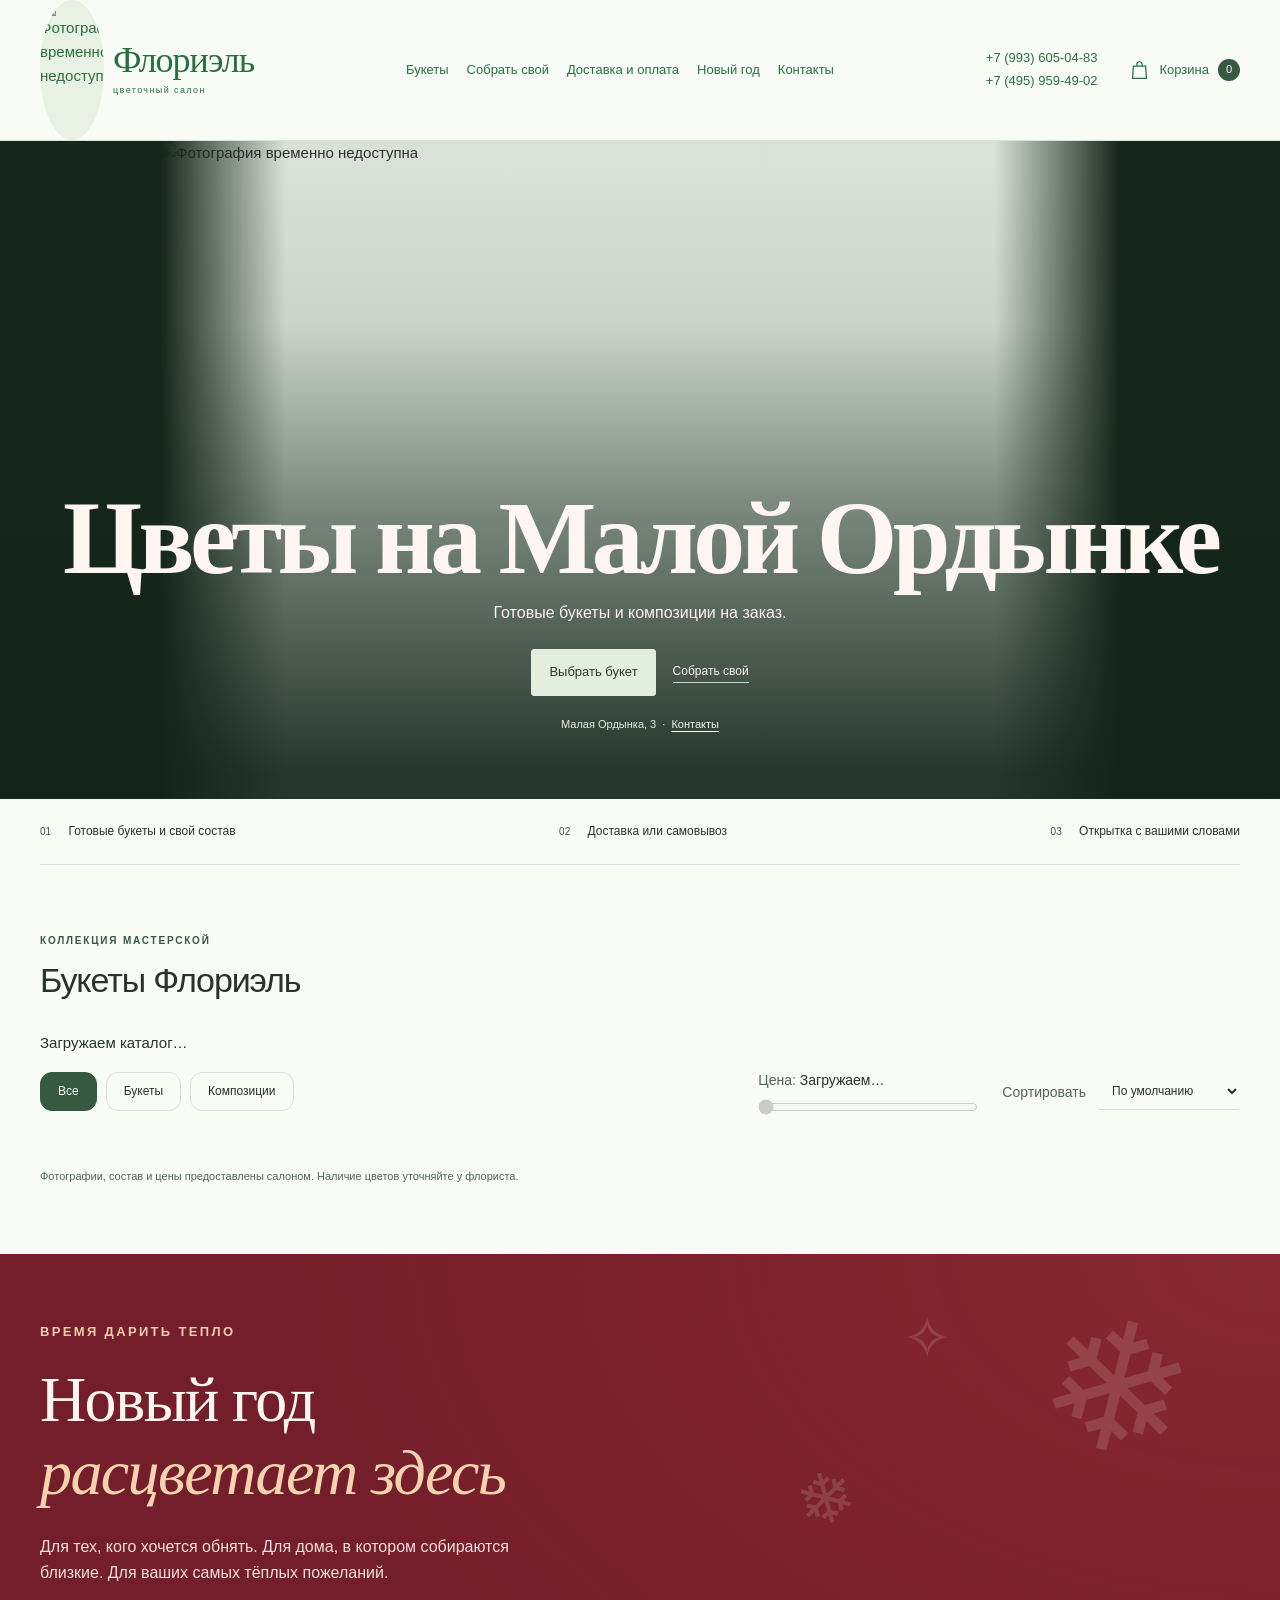
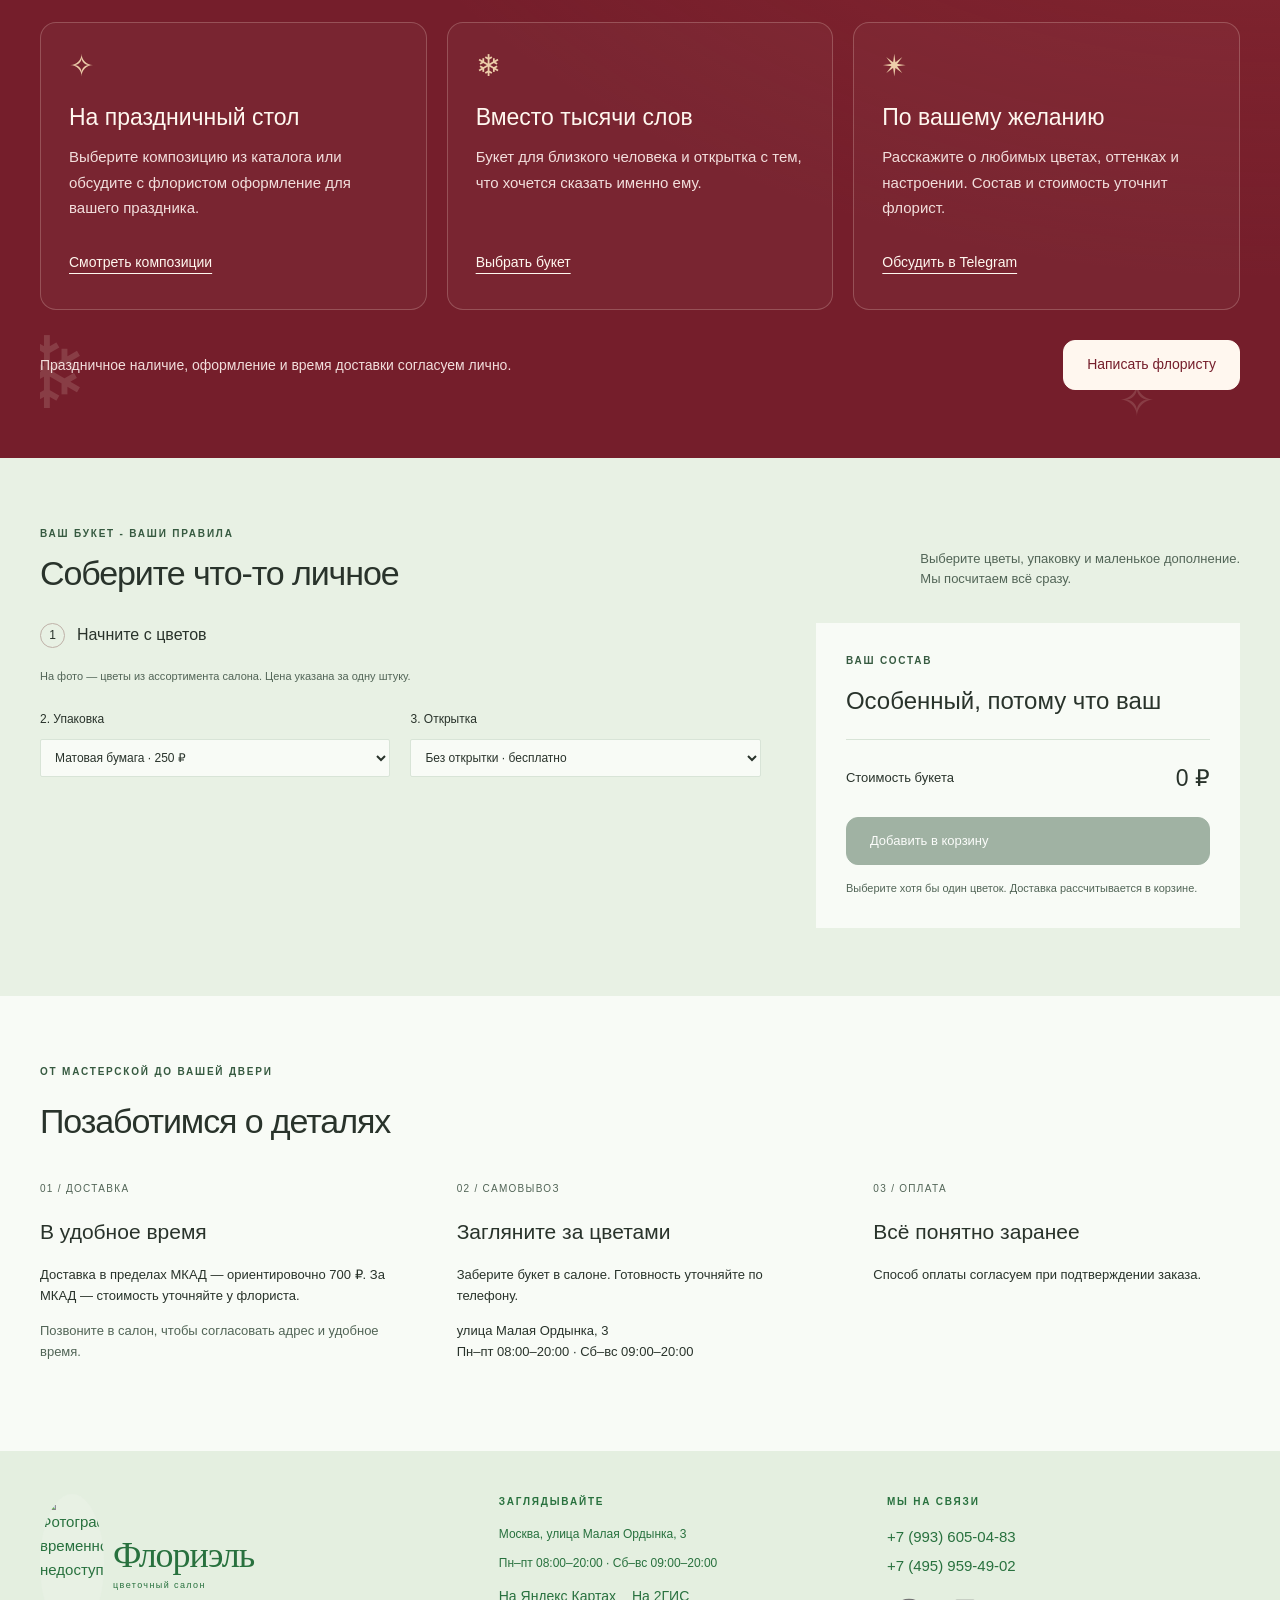
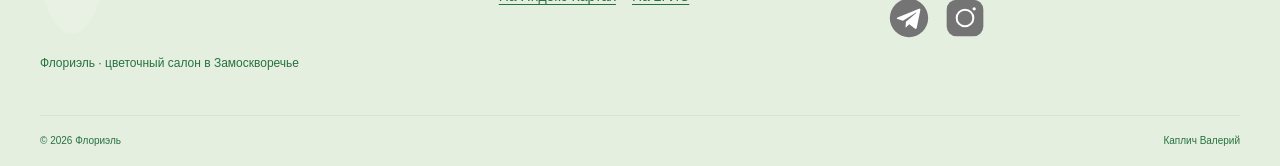
==== commit e416ddbb: "Show full bouquet photos, add All filter, social links and New Year section" ====
--- a/public_html/index.html
+++ b/public_html/index.html
@@ -139,14 +139,38 @@
 @media(max-width:1200px){.header-phones{display:none}.catalog-controls{align-items:flex-start;flex-wrap:wrap}.catalog-tools{margin-left:auto}}
 @media(max-width:760px){.header .brand b,.footer-brand b{font-size:32px}.catalog-tools{margin-top:18px;justify-content:space-between;gap:18px;width:100%}.price-filter{flex:1;min-width:190px}.sort-label{margin:0;font-size:14px}.footer-main{grid-template-columns:1fr}.footer-main p{font-size:14px}}
 @media(max-width:480px){.catalog-tools{align-items:stretch;flex-direction:column}.price-filter{width:100%}.sort-label{justify-content:space-between}}
+</style><style>
+/* Whole-image frames also accommodate future uploads of any proportions. */
+.product-image{aspect-ratio:4/5;background:#edf2e9;display:flex;align-items:center;justify-content:center}
+.product-image img{width:100%;height:100%;aspect-ratio:auto;object-fit:contain;object-position:center;transform:none}
+.product-image:hover img{transform:none}
+.flower img{aspect-ratio:4/5;object-fit:contain;object-position:center;background:#edf2e9}
+.modal-image{height:auto;max-height:65dvh;object-fit:contain;background:#edf2e9}
+.cart-line img{object-fit:contain;background:#edf2e9}
+.header nav{gap:18px}.header nav a{white-space:nowrap}
+.holiday-section{position:relative;overflow:hidden;color:#fff7ef;background:radial-gradient(ellipse at 100% 0,#ad3c3c55,transparent 55%),#751e2b;scroll-margin-top:85px}
+.holiday-inner{position:relative}.holiday-heading{position:relative;max-width:700px}.holiday-section .eyebrow{color:#edceaa;font-size:13px;letter-spacing:.18em}
+.holiday-section h2{font-family:'Playfair Display',Georgia,serif;font-size:clamp(38px,5vw,66px);line-height:1.14;letter-spacing:-.025em;color:#fff7ef}
+.holiday-section h2 em{font-weight:400;color:#f5d3ae}.holiday-lead{font-size:16px;max-width:510px;margin:24px 0 36px;color:#f2dedc}
+.holiday-grid{display:grid;grid-template-columns:repeat(3,minmax(0,1fr));gap:20px;position:relative}
+.holiday-grid article{border:1px solid #f7ded03d;border-radius:16px;padding:28px;background:#ffffff08;display:flex;flex-direction:column;align-items:flex-start}
+.holiday-icon{font-size:30px;line-height:1;color:#edceaa;margin-bottom:23px}.holiday-grid h3{font-size:23px;margin-bottom:14px;color:#fff7ef}.holiday-grid p{font-size:15px;line-height:1.7;color:#f2dedc;margin-bottom:22px}
+.holiday-link{font-size:14px;text-decoration:underline;text-underline-offset:6px;margin-top:auto;padding:8px 0;color:#fff7ef}
+.holiday-bottom{position:relative;display:flex;align-items:center;justify-content:space-between;gap:24px;margin-top:30px}.holiday-bottom p{font-size:14px;color:#f2dedc;max-width:500px;margin:0}
+.holiday-section .holiday-button{background:#fff7ef;color:#751e2b;border-color:#fff7ef;font-size:14px;justify-content:center}.holiday-section .holiday-button:hover{background:#f5d3ae}
+.holiday-snow{position:absolute;inset:0;pointer-events:none;user-select:none;overflow:hidden}.holiday-snow span{position:absolute;color:#fff5e5;opacity:.14;line-height:1}
+.holiday-snow span:nth-child(1){font-size:180px;right:4%;top:45px;transform:rotate(14deg)}.holiday-snow span:nth-child(2){font-size:60px;right:24%;top:55px}.holiday-snow span:nth-child(3){font-size:70px;right:32%;top:210px;transform:rotate(-15deg)}.holiday-snow span:nth-child(4){font-size:45px;right:7%;bottom:35px}.holiday-snow span:nth-child(5){font-size:100px;left:-35px;bottom:35px}
+@media(max-width:1000px){.header{gap:14px}.header nav{gap:12px;font-size:12px}.holiday-grid article{padding:22px}}
+@media(max-width:760px){.header nav{flex-wrap:wrap;justify-content:center;gap:6px 18px}.holiday-grid{grid-template-columns:1fr}.holiday-grid article{padding:24px}.holiday-icon{margin-bottom:16px}.holiday-bottom{flex-direction:column;align-items:flex-start}.holiday-section h2{font-size:42px}.holiday-snow span:nth-child(1){right:-70px;top:30px}.holiday-lead{max-width:90%}.holiday-section{scroll-margin-top:120px}}
 </style></head>
 <body>
 <a class="skip" href="#catalog">Перейти к букетам</a>
-<div class="sticky-header"><header class="container header"><a class="brand" href="#" aria-label="На главную"><img class="salon-logo" src="/assets/floriel-logo.png" width="64" height="64" alt="Логотип Флориэль"><span><b data-bind="name"></b><small data-bind="tagline"></small></span></a><nav aria-label="Основная навигация"><a href="#catalog">Букеты</a><a href="#builder">Собрать свой</a><a href="#delivery">Доставка и оплата</a><a href="#contacts">Контакты</a></nav><div class="header-phones"><a class="phone" data-phone></a><a class="phone" data-phone-secondary></a></div><button class="cart-trigger" id="open-cart"><svg viewBox="0 0 24 24" aria-hidden="true"><path d="M5 7h14l1 14H4L5 7Zm4 0V5a3 3 0 0 1 6 0v2"/></svg><span>Корзина</span><b id="cart-count">0</b></button></header></div>
+<div class="sticky-header"><header class="container header"><a class="brand" href="#" aria-label="На главную"><img class="salon-logo" src="/assets/floriel-logo.png" width="64" height="64" alt="Логотип Флориэль"><span><b data-bind="name"></b><small data-bind="tagline"></small></span></a><nav aria-label="Основная навигация"><a href="#catalog">Букеты</a><a href="#builder">Собрать свой</a><a href="#delivery">Доставка и оплата</a><a href="#new-year">Новый год</a><a href="#contacts">Контакты</a></nav><div class="header-phones"><a class="phone" data-phone></a><a class="phone" data-phone-secondary></a></div><button class="cart-trigger" id="open-cart"><svg viewBox="0 0 24 24" aria-hidden="true"><path d="M5 7h14l1 14H4L5 7Zm4 0V5a3 3 0 0 1 6 0v2"/></svg><span>Корзина</span><b id="cart-count">0</b></button></header></div>
 <main>
 <section class="hero container" aria-labelledby="hero-title"><figure class="hero-backdrop"><img src="/photos/5393410808819163352.jpg" alt="Цветочная витрина салона «Флориэль»" fetchpriority="high"></figure><div class="hero-copy"><h1 id="hero-title">Цветы на Малой Ордынке</h1><p class="hero-lead">Готовые букеты и композиции на заказ.</p><div class="hero-actions"><a class="button" href="#catalog">Выбрать букет</a><a class="text-link" href="#builder">Собрать свой</a></div><p class="contact-note">Малая Ордынка, 3 <span aria-hidden="true">·</span> <a href="#contacts">Контакты</a></p></div></section>
 <div class="container service-strip"><span><i>01</i> Готовые букеты и свой состав</span><span><i>02</i> Доставка или самовывоз</span><span><i>03</i> Открытка с вашими словами</span></div>
 <section class="container catalog section" id="catalog"><div class="section-head"><div><p class="eyebrow">КОЛЛЕКЦИЯ МАСТЕРСКОЙ</p><h2>Букеты Флориэль</h2></div></div><div id="florist-bar" class="florist-bar"><p role="status">Загружаем каталог…</p></div><div class="catalog-controls"><div id="filters" class="filters" aria-label="Категории"></div><div class="catalog-tools"><fieldset class="price-filter"><legend>Цена: <output id="price-range-value" for="price-max">Загружаем…</output></legend><div class="price-ranges"><input id="price-max" type="range" min="0" max="0" step="1" value="0" disabled aria-label="Максимальная цена букета" aria-describedby="price-bounds"><div id="price-bounds" class="price-bounds"><span id="price-min-label"></span><span id="price-max-label"></span></div></div></fieldset><label class="sort-label">Сортировать <select id="sort"><option value="default">По умолчанию</option><option value="asc">Сначала дешевле</option><option value="desc">Сначала дороже</option></select></label></div></div><div class="product-grid" id="products"></div><p class="catalog-note">Фотографии, состав и цены предоставлены салоном. Наличие цветов уточняйте у флориста.</p></section>
+<section class="holiday-section" id="new-year" aria-labelledby="holiday-title"><div class="container section holiday-inner"><div class="holiday-snow" aria-hidden="true"><span>❄</span><span>✧</span><span>❄</span><span>✧</span><span>❄</span></div><div class="holiday-heading"><p class="eyebrow">ВРЕМЯ ДАРИТЬ ТЕПЛО</p><h2 id="holiday-title">Новый год<br><em>расцветает здесь</em></h2><p class="holiday-lead">Для тех, кого хочется обнять. Для дома, в котором собираются близкие. Для ваших самых тёплых пожеланий.</p></div><div class="holiday-grid"><article><span class="holiday-icon" aria-hidden="true">✧</span><h3>На праздничный стол</h3><p>Выберите композицию из каталога или обсудите с флористом оформление для вашего праздника.</p><a href="#catalog" class="holiday-link" data-holiday-category="Композиции">Смотреть композиции</a></article><article><span class="holiday-icon" aria-hidden="true">❄</span><h3>Вместо тысячи слов</h3><p>Букет для близкого человека и открытка с тем, что хочется сказать именно ему.</p><a href="#catalog" class="holiday-link" data-holiday-category="Букеты">Выбрать букет</a></article><article><span class="holiday-icon" aria-hidden="true">✴</span><h3>По вашему желанию</h3><p>Расскажите о любимых цветах, оттенках и настроении. Состав и стоимость уточнит флорист.</p><a href="https://t.me/florielmskflower" class="holiday-link" target="_blank" rel="noopener noreferrer">Обсудить в Telegram</a></article></div><div class="holiday-bottom"><p>Праздничное наличие, оформление и время доставки согласуем лично.</p><a class="button holiday-button" href="https://t.me/florielmskflower" target="_blank" rel="noopener noreferrer">Написать флористу</a></div></div></section>
 <section class="builder-section" id="builder"><div class="container section"><div class="section-head"><div><p class="eyebrow">ВАШ БУКЕТ - ВАШИ ПРАВИЛА</p><h2>Соберите что-то личное</h2></div><p class="muted">Выберите цветы, упаковку и маленькое дополнение.<br>Мы посчитаем всё сразу.</p></div><div class="builder-layout"><div><div class="step-title"><span>1</span><h3>Начните с цветов</h3></div><div class="flower-grid" id="flowers"></div><p class="small muted">На фото — цветы из ассортимента салона. Цена указана за одну штуку.</p><div class="builder-options"><label>2. Упаковка<select id="packaging"></select></label><label>3. Открытка<select id="greeting"></select></label></div></div><aside class="builder-summary"><span class="eyebrow">ВАШ СОСТАВ</span><h3>Особенный, потому что ваш</h3><div id="builder-lines" aria-live="polite"></div><div class="total"><span>Стоимость букета</span><strong id="builder-total">0 ₽</strong></div><button class="button full" id="add-custom" disabled>Добавить в корзину</button><p class="small muted">Выберите хотя бы один цветок. Доставка рассчитывается в корзине.</p></aside></div></div></section>
 <section class="container section delivery" id="delivery"><div><p class="eyebrow">ОТ МАСТЕРСКОЙ ДО ВАШЕЙ ДВЕРИ</p><h2>Позаботимся о деталях</h2></div><div class="info-columns"><article><span class="info-num">01 / ДОСТАВКА</span><h3>В удобное время</h3><p id="delivery-text"></p><p id="delivery-timing" class="muted"></p></article><article><span class="info-num">02 / САМОВЫВОЗ</span><h3>Загляните за цветами</h3><p data-bind="pickupText"></p><p><span data-bind="address"></span><br><span data-bind="hours"></span></p></article><article><span class="info-num">03 / ОПЛАТА</span><h3>Всё понятно заранее</h3><p data-bind="paymentText"></p></article></div></section>
 <section class="reviews-section" id="reviews" aria-labelledby="reviews-heading"><div class="container section"><div class="section-head"><div><p class="eyebrow">СЛОВА ПОКУПАТЕЛЕЙ</p><h2 id="reviews-heading">Отзывы в 2ГИС</h2></div><a class="button secondary" id="reviews-source" target="_blank" rel="noopener noreferrer">Все отзывы в 2ГИС</a></div><div class="review-source-info"><span class="source-badge">2ГИС</span><div><h3 id="review-business"></h3><p id="review-address"></p></div></div><div class="reviews-grid" id="review-cards"></div><p class="small muted reviews-note" id="reviews-note"></p></div></section>
@@ -179,7 +203,9 @@
   "footerText": "Флориэль · цветочный салон в Замоскворечье",
   "author": "Каплич Валерий",
   "authorUrl": "https://t.me/persona_non_graat",
-  "links": [
+  "links": [
+    {"label":"Telegram","url":"https://t.me/florielmskflower"},
+    {"label":"Instagram","url":"https://www.instagram.com/floriel_msk/"},
     {
       "label": "На Яндекс Картах",
       "url": "https://yandex.ru/maps/org/floriel/1211264086/"
@@ -190,6 +216,7 @@
 <script>
 window.CATALOG = {
   "categories": [
+    "Все",
     "Букеты",
     "Композиции"
   ],
@@ -390,10 +417,15 @@
  $('#modal').addEventListener('cancel',e=>{if(pending)e.preventDefault();});
  $('#modal').addEventListener('close',()=>{modalView='';lastFocus?.focus();});
  $('#modal').addEventListener('click',e=>{if(e.target===$('#modal')){const r=$('#modal').getBoundingClientRect();if(e.clientX<r.left||e.clientX>r.right||e.clientY<r.top||e.clientY>r.bottom)close();}});
- function renderProducts(){syncPriceFilter();let rows=c.products.filter(p=>(florist.editing()||p.inCatalog!==false)&&(p.category===category)&&(florist.editing()||p.price<=Number($('#price-max').value)));const sort=$('#sort').value;if(sort!=='default')rows=[...rows].sort((a,b)=>sort==='asc'?a.price-b.price:b.price-a.price);$('#products').innerHTML=rows.length ? rows.map(p=>`<article class="product"><button class="product-image" data-detail="${p.id}" aria-label="Подробнее: ${esc(p.name)}">${photo(p,'loading="lazy" width="500" height="575"')}${p.tag?`<span class="tag">${esc(p.tag)}</span>`:''}</button><button class="product-name" data-detail="${p.id}">${esc(p.name)}</button><p class="composition">${esc(p.composition)}</p><div class="product-bottom"><strong class="price">${money(p.price)}</strong><div class="product-control" data-product-control="${p.id}">${productControl(p)}</div></div>${florist.controls(p)}</article>`).join('') : '<div class="catalog-empty"><p>По выбранной категории и цене ничего не найдено.</p><button type="button" class="button secondary" id="reset-filters">Сбросить фильтры</button></div>';}
+ function renderProducts(){syncPriceFilter();let rows=c.products.filter(p=>(florist.editing()||p.inCatalog!==false)&&(category==='Все'||p.category===category)&&(florist.editing()||p.price<=Number($('#price-max').value)));const sort=$('#sort').value;if(sort!=='default')rows=[...rows].sort((a,b)=>sort==='asc'?a.price-b.price:b.price-a.price);$('#products').innerHTML=rows.length ? rows.map(p=>`<article class="product"><button class="product-image" data-detail="${p.id}" aria-label="Подробнее: ${esc(p.name)}">${photo(p,'loading="lazy" width="500" height="575"')}${p.tag?`<span class="tag">${esc(p.tag)}</span>`:''}</button><button class="product-name" data-detail="${p.id}">${esc(p.name)}</button><p class="composition">${esc(p.composition)}</p><div class="product-bottom"><strong class="price">${money(p.price)}</strong><div class="product-control" data-product-control="${p.id}">${productControl(p)}</div></div>${florist.controls(p)}</article>`).join('') : '<div class="catalog-empty"><p>По выбранной категории и цене ничего не найдено.</p><button type="button" class="button secondary" id="reset-filters">Сбросить фильтры</button></div>';}
  $('#filters').innerHTML=c.categories.map((cat,i)=>`<button type="button" data-category="${esc(cat)}" aria-pressed="${i===0}">${esc(cat)}</button>`).join('');
  $('#filters').onclick=e=>{const b=e.target.closest('[data-category]');if(!b)return;category=b.dataset.category;$('#filters').querySelectorAll('button').forEach(btn=>btn.setAttribute('aria-pressed',String(btn===b)));renderProducts();};
- $('#sort').onchange=renderProducts;
+ $('#sort').onchange=renderProducts;
+ document.querySelectorAll('[data-holiday-category]').forEach(link=>link.addEventListener('click',()=>{
+  category=link.dataset.holidayCategory;syncPriceFilter(true);
+  $('#filters').querySelectorAll('button').forEach(button=>button.setAttribute('aria-pressed',String(button.dataset.category===category)));
+  renderProducts();
+ }));
  function syncPriceFilter(reset=false){
   const slider=$('#price-max');
   const prices=c.products.filter(p=>p.inCatalog!==false).map(p=>Number(p.price)).filter(price=>Number.isFinite(price)&&price>=0);
@@ -444,7 +476,7 @@
  document.querySelectorAll('[data-phone-secondary]').forEach(el=>{el.textContent=shop.phoneSecondary;el.href='tel:'+shop.phoneSecondary.replace(/[^+\d]/g,'');});
  document.title=shop.title;document.querySelector('meta[name=description]').content=shop.description;
  $('#delivery-text').textContent=shop.delivery.text;$('#delivery-timing').textContent=shop.delivery.timing;$('#year').textContent=new Date().getFullYear();
- $('#map-links').innerHTML=shop.links.filter(l=>/^https:\/\//.test(l.url)).map(l=>`<a href="${esc(l.url)}" target="_blank" rel="noopener noreferrer">${esc(l.label)}</a>`).join('')+
+ $('#map-links').innerHTML=shop.links.filter(l=>/^https:\/\//.test(l.url)&&!["telegram","instagram"].includes(l.label.toLowerCase())).map(l=>`<a href="${esc(l.url)}" target="_blank" rel="noopener noreferrer">${esc(l.label)}</a>`).join('')+
   '<a href="https://2gis.ru/moscow/search/'+encodeURIComponent('Флориэль Малая Ордынка 3')+'" target="_blank" rel="noopener noreferrer">На 2ГИС</a>';
  const socialIcons={
   telegram:'<svg viewBox="0 0 48 48" aria-hidden="true"><circle cx="24" cy="24" r="23" fill="currentColor"/><path d="m11 23 25-10c1.2-.4 2 .3 1.6 1.8l-4.3 21c-.3 1.5-1.2 1.8-2.4.8l-6.6-5-3.2 3c-.4.4-.7.7-1.3.7l.5-6.8L32.7 18c.5-.5-.1-.7-.7-.3l-15.2 9.6-6.5-2c-1.4-.5-1.4-1.4.7-2.3Z" fill="white"/></svg>',
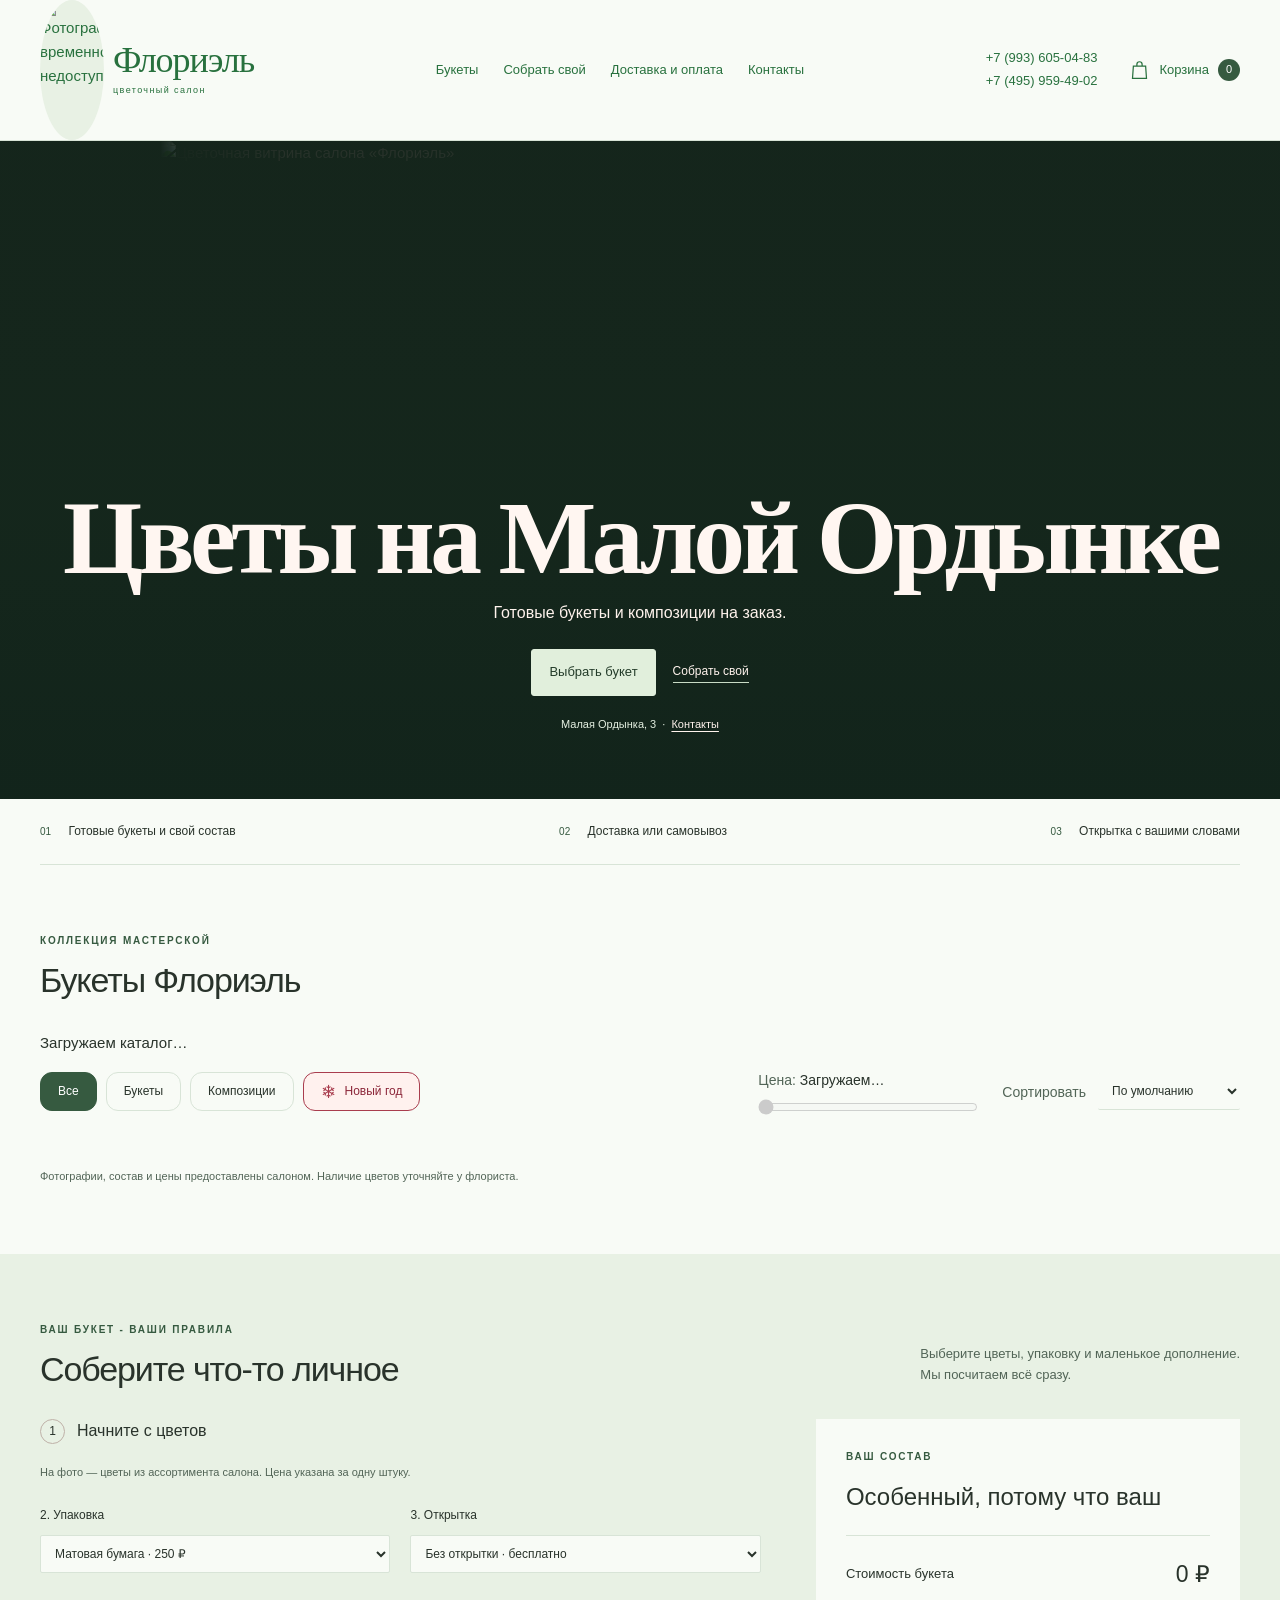
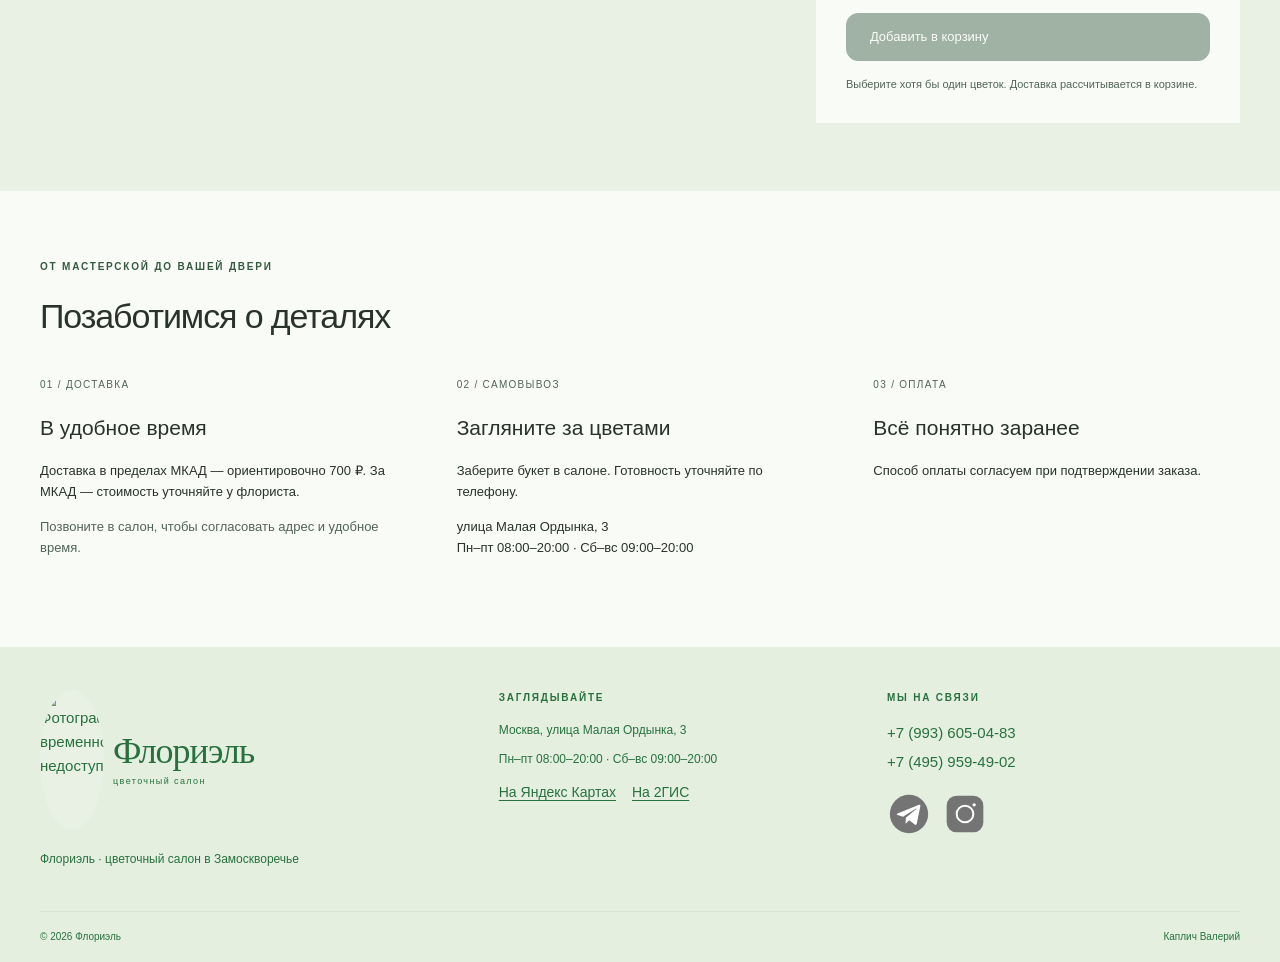
==== commit 122a7b2f: "Restore original photo format and theme New Year catalogue category" ====
--- a/public_html/index.html
+++ b/public_html/index.html
@@ -140,37 +140,31 @@
 @media(max-width:760px){.header .brand b,.footer-brand b{font-size:32px}.catalog-tools{margin-top:18px;justify-content:space-between;gap:18px;width:100%}.price-filter{flex:1;min-width:190px}.sort-label{margin:0;font-size:14px}.footer-main{grid-template-columns:1fr}.footer-main p{font-size:14px}}
 @media(max-width:480px){.catalog-tools{align-items:stretch;flex-direction:column}.price-filter{width:100%}.sort-label{justify-content:space-between}}
 </style><style>
-/* Whole-image frames also accommodate future uploads of any proportions. */
-.product-image{aspect-ratio:4/5;background:#edf2e9;display:flex;align-items:center;justify-content:center}
-.product-image img{width:100%;height:100%;aspect-ratio:auto;object-fit:contain;object-position:center;transform:none}
-.product-image:hover img{transform:none}
-.flower img{aspect-ratio:4/5;object-fit:contain;object-position:center;background:#edf2e9}
-.modal-image{height:auto;max-height:65dvh;object-fit:contain;background:#edf2e9}
-.cart-line img{object-fit:contain;background:#edf2e9}
-.header nav{gap:18px}.header nav a{white-space:nowrap}
-.holiday-section{position:relative;overflow:hidden;color:#fff7ef;background:radial-gradient(ellipse at 100% 0,#ad3c3c55,transparent 55%),#751e2b;scroll-margin-top:85px}
-.holiday-inner{position:relative}.holiday-heading{position:relative;max-width:700px}.holiday-section .eyebrow{color:#edceaa;font-size:13px;letter-spacing:.18em}
-.holiday-section h2{font-family:'Playfair Display',Georgia,serif;font-size:clamp(38px,5vw,66px);line-height:1.14;letter-spacing:-.025em;color:#fff7ef}
-.holiday-section h2 em{font-weight:400;color:#f5d3ae}.holiday-lead{font-size:16px;max-width:510px;margin:24px 0 36px;color:#f2dedc}
-.holiday-grid{display:grid;grid-template-columns:repeat(3,minmax(0,1fr));gap:20px;position:relative}
-.holiday-grid article{border:1px solid #f7ded03d;border-radius:16px;padding:28px;background:#ffffff08;display:flex;flex-direction:column;align-items:flex-start}
-.holiday-icon{font-size:30px;line-height:1;color:#edceaa;margin-bottom:23px}.holiday-grid h3{font-size:23px;margin-bottom:14px;color:#fff7ef}.holiday-grid p{font-size:15px;line-height:1.7;color:#f2dedc;margin-bottom:22px}
-.holiday-link{font-size:14px;text-decoration:underline;text-underline-offset:6px;margin-top:auto;padding:8px 0;color:#fff7ef}
-.holiday-bottom{position:relative;display:flex;align-items:center;justify-content:space-between;gap:24px;margin-top:30px}.holiday-bottom p{font-size:14px;color:#f2dedc;max-width:500px;margin:0}
-.holiday-section .holiday-button{background:#fff7ef;color:#751e2b;border-color:#fff7ef;font-size:14px;justify-content:center}.holiday-section .holiday-button:hover{background:#f5d3ae}
-.holiday-snow{position:absolute;inset:0;pointer-events:none;user-select:none;overflow:hidden}.holiday-snow span{position:absolute;color:#fff5e5;opacity:.14;line-height:1}
-.holiday-snow span:nth-child(1){font-size:180px;right:4%;top:45px;transform:rotate(14deg)}.holiday-snow span:nth-child(2){font-size:60px;right:24%;top:55px}.holiday-snow span:nth-child(3){font-size:70px;right:32%;top:210px;transform:rotate(-15deg)}.holiday-snow span:nth-child(4){font-size:45px;right:7%;bottom:35px}.holiday-snow span:nth-child(5){font-size:100px;left:-35px;bottom:35px}
-@media(max-width:1000px){.header{gap:14px}.header nav{gap:12px;font-size:12px}.holiday-grid article{padding:22px}}
-@media(max-width:760px){.header nav{flex-wrap:wrap;justify-content:center;gap:6px 18px}.holiday-grid{grid-template-columns:1fr}.holiday-grid article{padding:24px}.holiday-icon{margin-bottom:16px}.holiday-bottom{flex-direction:column;align-items:flex-start}.holiday-section h2{font-size:42px}.holiday-snow span:nth-child(1){right:-70px;top:30px}.holiday-lead{max-width:90%}.holiday-section{scroll-margin-top:120px}}
+#catalog{position:relative;isolation:isolate;scroll-margin-top:85px}
+.catalog-snow{display:none;position:absolute;inset:0;overflow:hidden;pointer-events:none;z-index:-1;user-select:none}
+.catalog-snow span{position:absolute;opacity:.15;color:#fff5e5;line-height:1}
+.catalog-snow span:nth-child(1){right:3%;top:50px;font-size:180px;transform:rotate(14deg)}
+.catalog-snow span:nth-child(2){left:35%;top:24px;font-size:55px}
+.catalog-snow span:nth-child(3){left:-35px;bottom:24px;font-size:140px}
+.catalog-snow span:nth-child(4){right:27%;bottom:60px;font-size:70px;transform:rotate(-15deg)}
+#filters button[data-category="Новый год"]{border-color:#a93d4e;color:#8b2639;background:#fff1ee;display:inline-flex;align-items:center;gap:9px}
+#filters button[data-category="Новый год"]::before{content:'❄';font-size:18px;line-height:1;color:#a93d4e}
+#filters button[data-category="Новый год"][aria-pressed="true"]{color:#751e2b;background:#fff7ef;border-color:#fff7ef}
+#catalog.catalog-holiday{--ink:#fff7ef;--muted:#f2dedc;--line:#e7c8c355;--accent:#fff7ef;--accent-hover:#f5d3ae;--bg:#751e2b;color:#fff7ef;background:radial-gradient(ellipse at 100% 0,#ad3c3c55,transparent 55%),#751e2b;border-radius:20px;padding-inline:32px}
+.catalog-holiday .catalog-snow{display:block}.catalog-holiday .eyebrow{color:#edceaa}.catalog-holiday .price-filter input{accent-color:#fff7ef}.catalog-holiday .price-filter output{color:#fff7ef}
+.catalog-holiday .filters button{color:#fff7ef;border-color:#e7c8c377}.catalog-holiday .sort-label select{color:#fff7ef;background:#751e2b}
+.catalog-holiday .product-image{background:#f0e7dd}.catalog-holiday .add-product{border-color:#f2dedc;color:#fff7ef}.catalog-holiday .tag{color:#fff7ef}
+.catalog-holiday .button{color:#751e2b;background:#fff7ef;border-color:#fff7ef}.catalog-holiday .button:hover{background:#f5d3ae}
+.holiday-empty{text-align:center;padding:55px 16px 65px}.holiday-empty>span{display:block;font-size:56px;line-height:1;color:#edceaa;margin-bottom:24px}.holiday-empty h3{font-family:'Playfair Display',Georgia,serif;font-size:clamp(27px,4vw,42px);color:#fff7ef}.holiday-empty p{font-size:16px;color:#f2dedc;margin:20px 0 25px}
+@media(max-width:760px){#catalog.catalog-holiday{padding-inline:18px;scroll-margin-top:120px}.holiday-empty{padding:40px 0}.catalog-holiday .catalog-controls{position:relative}.catalog-holiday .price-filter{min-width:0}}
 </style></head>
 <body>
 <a class="skip" href="#catalog">Перейти к букетам</a>
-<div class="sticky-header"><header class="container header"><a class="brand" href="#" aria-label="На главную"><img class="salon-logo" src="/assets/floriel-logo.png" width="64" height="64" alt="Логотип Флориэль"><span><b data-bind="name"></b><small data-bind="tagline"></small></span></a><nav aria-label="Основная навигация"><a href="#catalog">Букеты</a><a href="#builder">Собрать свой</a><a href="#delivery">Доставка и оплата</a><a href="#new-year">Новый год</a><a href="#contacts">Контакты</a></nav><div class="header-phones"><a class="phone" data-phone></a><a class="phone" data-phone-secondary></a></div><button class="cart-trigger" id="open-cart"><svg viewBox="0 0 24 24" aria-hidden="true"><path d="M5 7h14l1 14H4L5 7Zm4 0V5a3 3 0 0 1 6 0v2"/></svg><span>Корзина</span><b id="cart-count">0</b></button></header></div>
+<div class="sticky-header"><header class="container header"><a class="brand" href="#" aria-label="На главную"><img class="salon-logo" src="/assets/floriel-logo.png" width="64" height="64" alt="Логотип Флориэль"><span><b data-bind="name"></b><small data-bind="tagline"></small></span></a><nav aria-label="Основная навигация"><a href="#catalog">Букеты</a><a href="#builder">Собрать свой</a><a href="#delivery">Доставка и оплата</a><a href="#contacts">Контакты</a></nav><div class="header-phones"><a class="phone" data-phone></a><a class="phone" data-phone-secondary></a></div><button class="cart-trigger" id="open-cart"><svg viewBox="0 0 24 24" aria-hidden="true"><path d="M5 7h14l1 14H4L5 7Zm4 0V5a3 3 0 0 1 6 0v2"/></svg><span>Корзина</span><b id="cart-count">0</b></button></header></div>
 <main>
 <section class="hero container" aria-labelledby="hero-title"><figure class="hero-backdrop"><img src="/photos/5393410808819163352.jpg" alt="Цветочная витрина салона «Флориэль»" fetchpriority="high"></figure><div class="hero-copy"><h1 id="hero-title">Цветы на Малой Ордынке</h1><p class="hero-lead">Готовые букеты и композиции на заказ.</p><div class="hero-actions"><a class="button" href="#catalog">Выбрать букет</a><a class="text-link" href="#builder">Собрать свой</a></div><p class="contact-note">Малая Ордынка, 3 <span aria-hidden="true">·</span> <a href="#contacts">Контакты</a></p></div></section>
 <div class="container service-strip"><span><i>01</i> Готовые букеты и свой состав</span><span><i>02</i> Доставка или самовывоз</span><span><i>03</i> Открытка с вашими словами</span></div>
-<section class="container catalog section" id="catalog"><div class="section-head"><div><p class="eyebrow">КОЛЛЕКЦИЯ МАСТЕРСКОЙ</p><h2>Букеты Флориэль</h2></div></div><div id="florist-bar" class="florist-bar"><p role="status">Загружаем каталог…</p></div><div class="catalog-controls"><div id="filters" class="filters" aria-label="Категории"></div><div class="catalog-tools"><fieldset class="price-filter"><legend>Цена: <output id="price-range-value" for="price-max">Загружаем…</output></legend><div class="price-ranges"><input id="price-max" type="range" min="0" max="0" step="1" value="0" disabled aria-label="Максимальная цена букета" aria-describedby="price-bounds"><div id="price-bounds" class="price-bounds"><span id="price-min-label"></span><span id="price-max-label"></span></div></div></fieldset><label class="sort-label">Сортировать <select id="sort"><option value="default">По умолчанию</option><option value="asc">Сначала дешевле</option><option value="desc">Сначала дороже</option></select></label></div></div><div class="product-grid" id="products"></div><p class="catalog-note">Фотографии, состав и цены предоставлены салоном. Наличие цветов уточняйте у флориста.</p></section>
-<section class="holiday-section" id="new-year" aria-labelledby="holiday-title"><div class="container section holiday-inner"><div class="holiday-snow" aria-hidden="true"><span>❄</span><span>✧</span><span>❄</span><span>✧</span><span>❄</span></div><div class="holiday-heading"><p class="eyebrow">ВРЕМЯ ДАРИТЬ ТЕПЛО</p><h2 id="holiday-title">Новый год<br><em>расцветает здесь</em></h2><p class="holiday-lead">Для тех, кого хочется обнять. Для дома, в котором собираются близкие. Для ваших самых тёплых пожеланий.</p></div><div class="holiday-grid"><article><span class="holiday-icon" aria-hidden="true">✧</span><h3>На праздничный стол</h3><p>Выберите композицию из каталога или обсудите с флористом оформление для вашего праздника.</p><a href="#catalog" class="holiday-link" data-holiday-category="Композиции">Смотреть композиции</a></article><article><span class="holiday-icon" aria-hidden="true">❄</span><h3>Вместо тысячи слов</h3><p>Букет для близкого человека и открытка с тем, что хочется сказать именно ему.</p><a href="#catalog" class="holiday-link" data-holiday-category="Букеты">Выбрать букет</a></article><article><span class="holiday-icon" aria-hidden="true">✴</span><h3>По вашему желанию</h3><p>Расскажите о любимых цветах, оттенках и настроении. Состав и стоимость уточнит флорист.</p><a href="https://t.me/florielmskflower" class="holiday-link" target="_blank" rel="noopener noreferrer">Обсудить в Telegram</a></article></div><div class="holiday-bottom"><p>Праздничное наличие, оформление и время доставки согласуем лично.</p><a class="button holiday-button" href="https://t.me/florielmskflower" target="_blank" rel="noopener noreferrer">Написать флористу</a></div></div></section>
+<section class="container catalog section" id="catalog"><div class="section-head"><div><p class="eyebrow">КОЛЛЕКЦИЯ МАСТЕРСКОЙ</p><h2>Букеты Флориэль</h2></div></div><div id="florist-bar" class="florist-bar"><p role="status">Загружаем каталог…</p></div><div class="catalog-controls"><div id="filters" class="filters" aria-label="Категории"></div><div class="catalog-tools"><fieldset class="price-filter"><legend>Цена: <output id="price-range-value" for="price-max">Загружаем…</output></legend><div class="price-ranges"><input id="price-max" type="range" min="0" max="0" step="1" value="0" disabled aria-label="Максимальная цена букета" aria-describedby="price-bounds"><div id="price-bounds" class="price-bounds"><span id="price-min-label"></span><span id="price-max-label"></span></div></div></fieldset><label class="sort-label">Сортировать <select id="sort"><option value="default">По умолчанию</option><option value="asc">Сначала дешевле</option><option value="desc">Сначала дороже</option></select></label></div></div><div class="catalog-snow" aria-hidden="true"><span>❄</span><span>✧</span><span>❄</span><span>❄</span></div><div class="product-grid" id="products"></div><p class="catalog-note">Фотографии, состав и цены предоставлены салоном. Наличие цветов уточняйте у флориста.</p></section>
 <section class="builder-section" id="builder"><div class="container section"><div class="section-head"><div><p class="eyebrow">ВАШ БУКЕТ - ВАШИ ПРАВИЛА</p><h2>Соберите что-то личное</h2></div><p class="muted">Выберите цветы, упаковку и маленькое дополнение.<br>Мы посчитаем всё сразу.</p></div><div class="builder-layout"><div><div class="step-title"><span>1</span><h3>Начните с цветов</h3></div><div class="flower-grid" id="flowers"></div><p class="small muted">На фото — цветы из ассортимента салона. Цена указана за одну штуку.</p><div class="builder-options"><label>2. Упаковка<select id="packaging"></select></label><label>3. Открытка<select id="greeting"></select></label></div></div><aside class="builder-summary"><span class="eyebrow">ВАШ СОСТАВ</span><h3>Особенный, потому что ваш</h3><div id="builder-lines" aria-live="polite"></div><div class="total"><span>Стоимость букета</span><strong id="builder-total">0 ₽</strong></div><button class="button full" id="add-custom" disabled>Добавить в корзину</button><p class="small muted">Выберите хотя бы один цветок. Доставка рассчитывается в корзине.</p></aside></div></div></section>
 <section class="container section delivery" id="delivery"><div><p class="eyebrow">ОТ МАСТЕРСКОЙ ДО ВАШЕЙ ДВЕРИ</p><h2>Позаботимся о деталях</h2></div><div class="info-columns"><article><span class="info-num">01 / ДОСТАВКА</span><h3>В удобное время</h3><p id="delivery-text"></p><p id="delivery-timing" class="muted"></p></article><article><span class="info-num">02 / САМОВЫВОЗ</span><h3>Загляните за цветами</h3><p data-bind="pickupText"></p><p><span data-bind="address"></span><br><span data-bind="hours"></span></p></article><article><span class="info-num">03 / ОПЛАТА</span><h3>Всё понятно заранее</h3><p data-bind="paymentText"></p></article></div></section>
 <section class="reviews-section" id="reviews" aria-labelledby="reviews-heading"><div class="container section"><div class="section-head"><div><p class="eyebrow">СЛОВА ПОКУПАТЕЛЕЙ</p><h2 id="reviews-heading">Отзывы в 2ГИС</h2></div><a class="button secondary" id="reviews-source" target="_blank" rel="noopener noreferrer">Все отзывы в 2ГИС</a></div><div class="review-source-info"><span class="source-badge">2ГИС</span><div><h3 id="review-business"></h3><p id="review-address"></p></div></div><div class="reviews-grid" id="review-cards"></div><p class="small muted reviews-note" id="reviews-note"></p></div></section>
@@ -218,7 +212,8 @@
   "categories": [
     "Все",
     "Букеты",
-    "Композиции"
+    "Композиции",
+    "Новый год"
   ],
   "products": [
     {
@@ -417,15 +412,11 @@
  $('#modal').addEventListener('cancel',e=>{if(pending)e.preventDefault();});
  $('#modal').addEventListener('close',()=>{modalView='';lastFocus?.focus();});
  $('#modal').addEventListener('click',e=>{if(e.target===$('#modal')){const r=$('#modal').getBoundingClientRect();if(e.clientX<r.left||e.clientX>r.right||e.clientY<r.top||e.clientY>r.bottom)close();}});
- function renderProducts(){syncPriceFilter();let rows=c.products.filter(p=>(florist.editing()||p.inCatalog!==false)&&(category==='Все'||p.category===category)&&(florist.editing()||p.price<=Number($('#price-max').value)));const sort=$('#sort').value;if(sort!=='default')rows=[...rows].sort((a,b)=>sort==='asc'?a.price-b.price:b.price-a.price);$('#products').innerHTML=rows.length ? rows.map(p=>`<article class="product"><button class="product-image" data-detail="${p.id}" aria-label="Подробнее: ${esc(p.name)}">${photo(p,'loading="lazy" width="500" height="575"')}${p.tag?`<span class="tag">${esc(p.tag)}</span>`:''}</button><button class="product-name" data-detail="${p.id}">${esc(p.name)}</button><p class="composition">${esc(p.composition)}</p><div class="product-bottom"><strong class="price">${money(p.price)}</strong><div class="product-control" data-product-control="${p.id}">${productControl(p)}</div></div>${florist.controls(p)}</article>`).join('') : '<div class="catalog-empty"><p>По выбранной категории и цене ничего не найдено.</p><button type="button" class="button secondary" id="reset-filters">Сбросить фильтры</button></div>';}
+ function renderProducts(){syncPriceFilter();$('#catalog').classList.toggle('catalog-holiday',category==='Новый год');let rows=c.products.filter(p=>(florist.editing()||p.inCatalog!==false)&&(category==='Все'||p.category===category)&&(florist.editing()||p.price<=Number($('#price-max').value)));const sort=$('#sort').value;if(sort!=='default')rows=[...rows].sort((a,b)=>sort==='asc'?a.price-b.price:b.price-a.price);$('#products').innerHTML=rows.length ? rows.map(p=>`<article class="product"><button class="product-image" data-detail="${p.id}" aria-label="Подробнее: ${esc(p.name)}">${photo(p,'loading="lazy" width="500" height="575"')}${p.tag?`<span class="tag">${esc(p.tag)}</span>`:''}</button><button class="product-name" data-detail="${p.id}">${esc(p.name)}</button><p class="composition">${esc(p.composition)}</p><div class="product-bottom"><strong class="price">${money(p.price)}</strong><div class="product-control" data-product-control="${p.id}">${productControl(p)}</div></div>${florist.controls(p)}</article>`).join('') : category==='Новый год' ? '<div class="catalog-empty holiday-empty"><span aria-hidden="true">❄</span><h3>Праздник скоро расцветёт</h3><p>Новогодние букеты и композиции появятся здесь.<br>Обсудить праздничный заказ с флористом можно уже сейчас.</p><a class="button" href="https://t.me/florielmskflower" target="_blank" rel="noopener noreferrer">Написать флористу</a></div>' : '<div class="catalog-empty"><p>По выбранной категории и цене ничего не найдено.</p><button type="button" class="button secondary" id="reset-filters">Сбросить фильтры</button></div>';}
  $('#filters').innerHTML=c.categories.map((cat,i)=>`<button type="button" data-category="${esc(cat)}" aria-pressed="${i===0}">${esc(cat)}</button>`).join('');
  $('#filters').onclick=e=>{const b=e.target.closest('[data-category]');if(!b)return;category=b.dataset.category;$('#filters').querySelectorAll('button').forEach(btn=>btn.setAttribute('aria-pressed',String(btn===b)));renderProducts();};
  $('#sort').onchange=renderProducts;
- document.querySelectorAll('[data-holiday-category]').forEach(link=>link.addEventListener('click',()=>{
-  category=link.dataset.holidayCategory;syncPriceFilter(true);
-  $('#filters').querySelectorAll('button').forEach(button=>button.setAttribute('aria-pressed',String(button.dataset.category===category)));
-  renderProducts();
- }));
+
  function syncPriceFilter(reset=false){
   const slider=$('#price-max');
   const prices=c.products.filter(p=>p.inCatalog!==false).map(p=>Number(p.price)).filter(price=>Number.isFinite(price)&&price>=0);
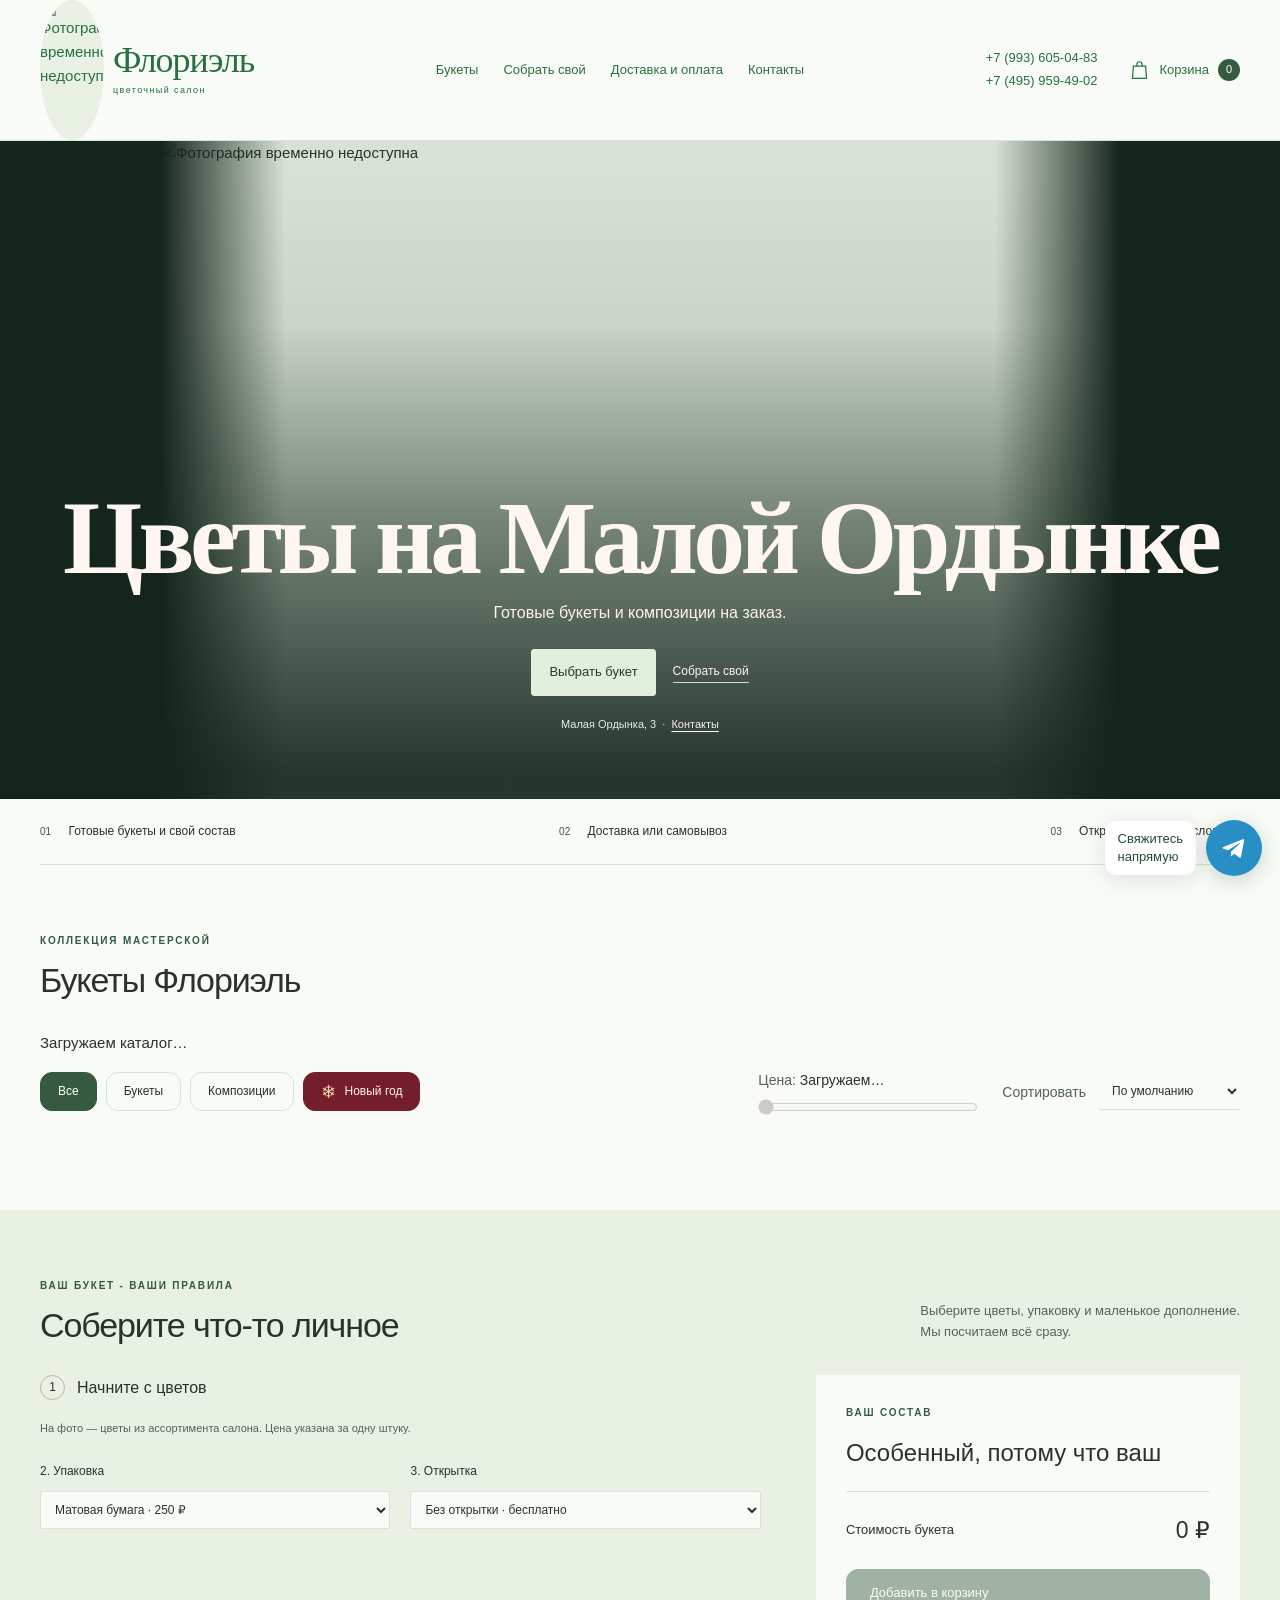
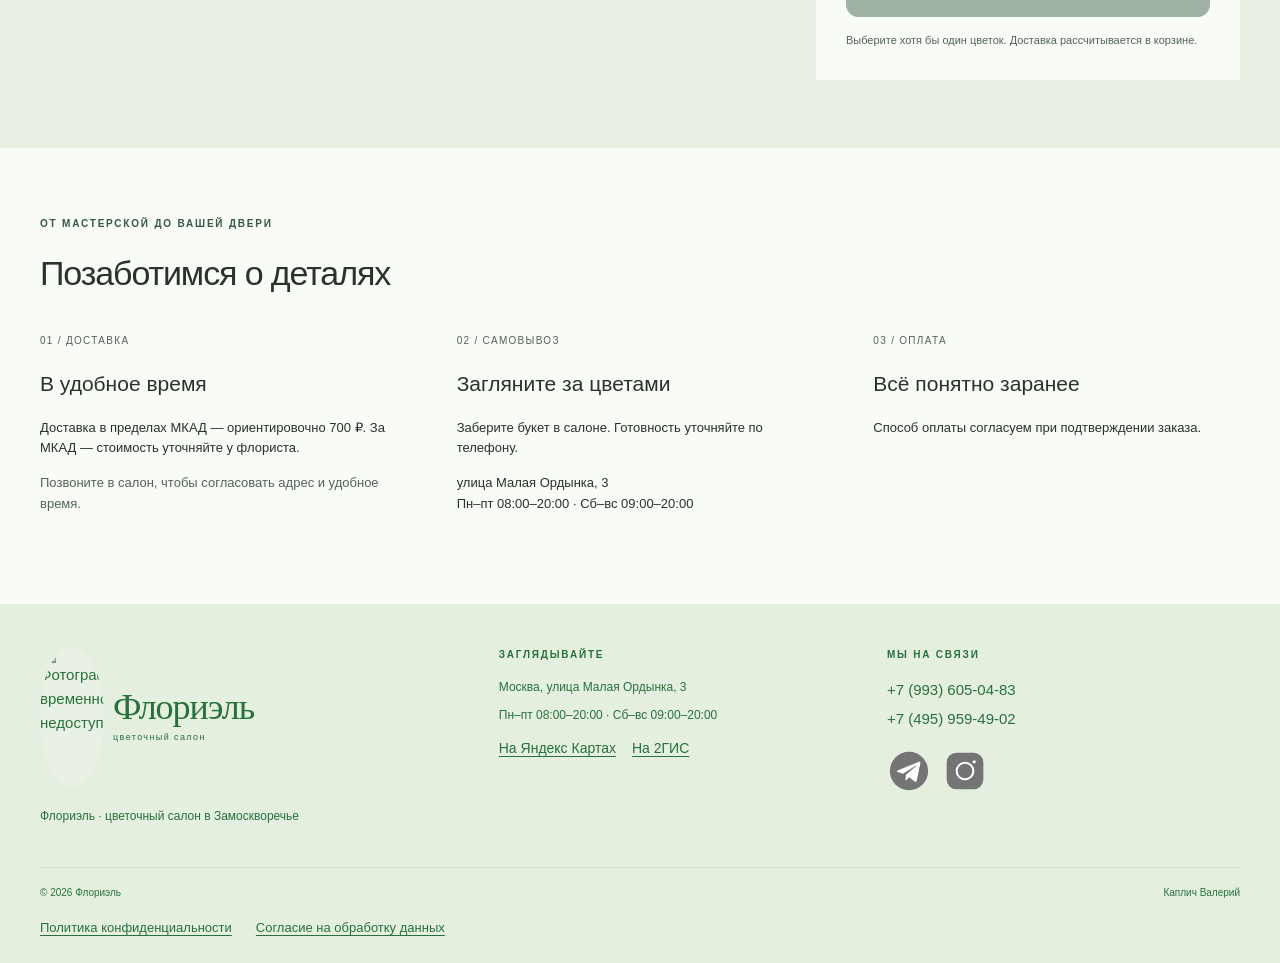
==== commit a9ea688b: "Clean New Year category, add direct Telegram contact and privacy consent" ====
--- a/public_html/index.html
+++ b/public_html/index.html
@@ -147,9 +147,9 @@
 .catalog-snow span:nth-child(2){left:35%;top:24px;font-size:55px}
 .catalog-snow span:nth-child(3){left:-35px;bottom:24px;font-size:140px}
 .catalog-snow span:nth-child(4){right:27%;bottom:60px;font-size:70px;transform:rotate(-15deg)}
-#filters button[data-category="Новый год"]{border-color:#a93d4e;color:#8b2639;background:#fff1ee;display:inline-flex;align-items:center;gap:9px}
-#filters button[data-category="Новый год"]::before{content:'❄';font-size:18px;line-height:1;color:#a93d4e}
-#filters button[data-category="Новый год"][aria-pressed="true"]{color:#751e2b;background:#fff7ef;border-color:#fff7ef}
+#filters button[data-category="Новый год"]{border-color:#751e2b;color:#fff7ef;background:#751e2b;display:inline-flex;align-items:center;gap:9px}
+#filters button[data-category="Новый год"]::before{content:'❄';font-size:18px;line-height:1;color:#f5d3ae}
+#filters button[data-category="Новый год"][aria-pressed="true"]{color:#fff7ef;background:#571320;border-color:#f5d3ae}
 #catalog.catalog-holiday{--ink:#fff7ef;--muted:#f2dedc;--line:#e7c8c355;--accent:#fff7ef;--accent-hover:#f5d3ae;--bg:#751e2b;color:#fff7ef;background:radial-gradient(ellipse at 100% 0,#ad3c3c55,transparent 55%),#751e2b;border-radius:20px;padding-inline:32px}
 .catalog-holiday .catalog-snow{display:block}.catalog-holiday .eyebrow{color:#edceaa}.catalog-holiday .price-filter input{accent-color:#fff7ef}.catalog-holiday .price-filter output{color:#fff7ef}
 .catalog-holiday .filters button{color:#fff7ef;border-color:#e7c8c377}.catalog-holiday .sort-label select{color:#fff7ef;background:#751e2b}
@@ -157,19 +157,19 @@
 .catalog-holiday .button{color:#751e2b;background:#fff7ef;border-color:#fff7ef}.catalog-holiday .button:hover{background:#f5d3ae}
 .holiday-empty{text-align:center;padding:55px 16px 65px}.holiday-empty>span{display:block;font-size:56px;line-height:1;color:#edceaa;margin-bottom:24px}.holiday-empty h3{font-family:'Playfair Display',Georgia,serif;font-size:clamp(27px,4vw,42px);color:#fff7ef}.holiday-empty p{font-size:16px;color:#f2dedc;margin:20px 0 25px}
 @media(max-width:760px){#catalog.catalog-holiday{padding-inline:18px;scroll-margin-top:120px}.holiday-empty{padding:40px 0}.catalog-holiday .catalog-controls{position:relative}.catalog-holiday .price-filter{min-width:0}}
-</style></head>
+</style><style>.telegram-direct{position:fixed;right:18px;bottom:calc(24px + env(safe-area-inset-bottom));z-index:25;display:flex;align-items:center;gap:10px}.telegram-direct-label{background:#fff;color:#254c35;padding:9px 13px;border-radius:12px;font-size:13px;line-height:1.35;box-shadow:0 4px 20px #163b2420}.telegram-direct-icon{display:grid;place-items:center;width:56px;height:56px;border-radius:50%;background:#278fc3;color:white;box-shadow:0 5px 20px #163b2430}.telegram-direct-icon svg{width:30px;height:30px}.telegram-direct:hover .telegram-direct-icon{background:#167baa}body:has(dialog[open]) .telegram-direct{display:none}.legal-footer{display:flex;gap:12px 24px;flex-wrap:wrap;padding-block:0 24px;font-size:13px}.legal-footer a,.consent-check a{text-decoration:underline;text-underline-offset:3px}.consent-check{display:flex;gap:10px;align-items:flex-start;font-size:13px;line-height:1.55;margin:18px 0}.consent-check input{margin-top:4px;width:18px;height:18px;flex:none;accent-color:#28713e}@media(max-width:480px){.telegram-direct{right:12px;bottom:calc(16px + env(safe-area-inset-bottom))}.telegram-direct-icon{width:48px;height:48px}.telegram-direct-label{font-size:12px;padding:7px 10px}.legal-footer{padding-bottom:100px}}</style></head>
 <body>
 <a class="skip" href="#catalog">Перейти к букетам</a>
 <div class="sticky-header"><header class="container header"><a class="brand" href="#" aria-label="На главную"><img class="salon-logo" src="/assets/floriel-logo.png" width="64" height="64" alt="Логотип Флориэль"><span><b data-bind="name"></b><small data-bind="tagline"></small></span></a><nav aria-label="Основная навигация"><a href="#catalog">Букеты</a><a href="#builder">Собрать свой</a><a href="#delivery">Доставка и оплата</a><a href="#contacts">Контакты</a></nav><div class="header-phones"><a class="phone" data-phone></a><a class="phone" data-phone-secondary></a></div><button class="cart-trigger" id="open-cart"><svg viewBox="0 0 24 24" aria-hidden="true"><path d="M5 7h14l1 14H4L5 7Zm4 0V5a3 3 0 0 1 6 0v2"/></svg><span>Корзина</span><b id="cart-count">0</b></button></header></div>
 <main>
 <section class="hero container" aria-labelledby="hero-title"><figure class="hero-backdrop"><img src="/photos/5393410808819163352.jpg" alt="Цветочная витрина салона «Флориэль»" fetchpriority="high"></figure><div class="hero-copy"><h1 id="hero-title">Цветы на Малой Ордынке</h1><p class="hero-lead">Готовые букеты и композиции на заказ.</p><div class="hero-actions"><a class="button" href="#catalog">Выбрать букет</a><a class="text-link" href="#builder">Собрать свой</a></div><p class="contact-note">Малая Ордынка, 3 <span aria-hidden="true">·</span> <a href="#contacts">Контакты</a></p></div></section>
 <div class="container service-strip"><span><i>01</i> Готовые букеты и свой состав</span><span><i>02</i> Доставка или самовывоз</span><span><i>03</i> Открытка с вашими словами</span></div>
-<section class="container catalog section" id="catalog"><div class="section-head"><div><p class="eyebrow">КОЛЛЕКЦИЯ МАСТЕРСКОЙ</p><h2>Букеты Флориэль</h2></div></div><div id="florist-bar" class="florist-bar"><p role="status">Загружаем каталог…</p></div><div class="catalog-controls"><div id="filters" class="filters" aria-label="Категории"></div><div class="catalog-tools"><fieldset class="price-filter"><legend>Цена: <output id="price-range-value" for="price-max">Загружаем…</output></legend><div class="price-ranges"><input id="price-max" type="range" min="0" max="0" step="1" value="0" disabled aria-label="Максимальная цена букета" aria-describedby="price-bounds"><div id="price-bounds" class="price-bounds"><span id="price-min-label"></span><span id="price-max-label"></span></div></div></fieldset><label class="sort-label">Сортировать <select id="sort"><option value="default">По умолчанию</option><option value="asc">Сначала дешевле</option><option value="desc">Сначала дороже</option></select></label></div></div><div class="catalog-snow" aria-hidden="true"><span>❄</span><span>✧</span><span>❄</span><span>❄</span></div><div class="product-grid" id="products"></div><p class="catalog-note">Фотографии, состав и цены предоставлены салоном. Наличие цветов уточняйте у флориста.</p></section>
+<section class="container catalog section" id="catalog"><div class="section-head"><div><p class="eyebrow">КОЛЛЕКЦИЯ МАСТЕРСКОЙ</p><h2>Букеты Флориэль</h2></div></div><div id="florist-bar" class="florist-bar"><p role="status">Загружаем каталог…</p></div><div class="catalog-controls"><div id="filters" class="filters" aria-label="Категории"></div><div class="catalog-tools"><fieldset class="price-filter"><legend>Цена: <output id="price-range-value" for="price-max">Загружаем…</output></legend><div class="price-ranges"><input id="price-max" type="range" min="0" max="0" step="1" value="0" disabled aria-label="Максимальная цена букета" aria-describedby="price-bounds"><div id="price-bounds" class="price-bounds"><span id="price-min-label"></span><span id="price-max-label"></span></div></div></fieldset><label class="sort-label">Сортировать <select id="sort"><option value="default">По умолчанию</option><option value="asc">Сначала дешевле</option><option value="desc">Сначала дороже</option></select></label></div></div><div class="catalog-snow" aria-hidden="true"><span>❄</span><span>✧</span><span>❄</span><span>❄</span></div><div class="product-grid" id="products"></div></section>
 <section class="builder-section" id="builder"><div class="container section"><div class="section-head"><div><p class="eyebrow">ВАШ БУКЕТ - ВАШИ ПРАВИЛА</p><h2>Соберите что-то личное</h2></div><p class="muted">Выберите цветы, упаковку и маленькое дополнение.<br>Мы посчитаем всё сразу.</p></div><div class="builder-layout"><div><div class="step-title"><span>1</span><h3>Начните с цветов</h3></div><div class="flower-grid" id="flowers"></div><p class="small muted">На фото — цветы из ассортимента салона. Цена указана за одну штуку.</p><div class="builder-options"><label>2. Упаковка<select id="packaging"></select></label><label>3. Открытка<select id="greeting"></select></label></div></div><aside class="builder-summary"><span class="eyebrow">ВАШ СОСТАВ</span><h3>Особенный, потому что ваш</h3><div id="builder-lines" aria-live="polite"></div><div class="total"><span>Стоимость букета</span><strong id="builder-total">0 ₽</strong></div><button class="button full" id="add-custom" disabled>Добавить в корзину</button><p class="small muted">Выберите хотя бы один цветок. Доставка рассчитывается в корзине.</p></aside></div></div></section>
 <section class="container section delivery" id="delivery"><div><p class="eyebrow">ОТ МАСТЕРСКОЙ ДО ВАШЕЙ ДВЕРИ</p><h2>Позаботимся о деталях</h2></div><div class="info-columns"><article><span class="info-num">01 / ДОСТАВКА</span><h3>В удобное время</h3><p id="delivery-text"></p><p id="delivery-timing" class="muted"></p></article><article><span class="info-num">02 / САМОВЫВОЗ</span><h3>Загляните за цветами</h3><p data-bind="pickupText"></p><p><span data-bind="address"></span><br><span data-bind="hours"></span></p></article><article><span class="info-num">03 / ОПЛАТА</span><h3>Всё понятно заранее</h3><p data-bind="paymentText"></p></article></div></section>
 <section class="reviews-section" id="reviews" aria-labelledby="reviews-heading"><div class="container section"><div class="section-head"><div><p class="eyebrow">СЛОВА ПОКУПАТЕЛЕЙ</p><h2 id="reviews-heading">Отзывы в 2ГИС</h2></div><a class="button secondary" id="reviews-source" target="_blank" rel="noopener noreferrer">Все отзывы в 2ГИС</a></div><div class="review-source-info"><span class="source-badge">2ГИС</span><div><h3 id="review-business"></h3><p id="review-address"></p></div></div><div class="reviews-grid" id="review-cards"></div><p class="small muted reviews-note" id="reviews-note"></p></div></section>
 </main>
-<footer id="contacts"><div class="container footer-main"><div><a class="brand footer-brand" href="#"><img class="salon-logo" src="/assets/floriel-logo.png" width="64" height="64" alt="Логотип Флориэль"><span><b data-bind="name"></b><small data-bind="tagline"></small></span></a><p data-bind="footerText"></p></div><div><span class="eyebrow">ЗАГЛЯДЫВАЙТЕ</span><p><span data-bind="city"></span>, <span data-bind="address"></span></p><p data-bind="hours"></p><div id="map-links" class="map-links" aria-label="Мы на картах"></div></div><div><span class="eyebrow">МЫ НА СВЯЗИ</span><div class="contact-phones"><a data-phone></a><a data-phone-secondary></a></div><div id="social-links" class="social-icons" aria-label="Социальные сети"></div></div></div><div class="container footer-bottom"><span>© <span id="year"></span> <span data-bind="name"></span></span><a id="author-link" data-bind="author" target="_blank" rel="noopener noreferrer" aria-label="Каплич Валерий в Telegram"></a></div></footer>
+<footer id="contacts"><div class="container footer-main"><div><a class="brand footer-brand" href="#"><img class="salon-logo" src="/assets/floriel-logo.png" width="64" height="64" alt="Логотип Флориэль"><span><b data-bind="name"></b><small data-bind="tagline"></small></span></a><p data-bind="footerText"></p></div><div><span class="eyebrow">ЗАГЛЯДЫВАЙТЕ</span><p><span data-bind="city"></span>, <span data-bind="address"></span></p><p data-bind="hours"></p><div id="map-links" class="map-links" aria-label="Мы на картах"></div></div><div><span class="eyebrow">МЫ НА СВЯЗИ</span><div class="contact-phones"><a data-phone></a><a data-phone-secondary></a></div><div id="social-links" class="social-icons" aria-label="Социальные сети"></div></div></div><div class="container footer-bottom"><span>© <span id="year"></span> <span data-bind="name"></span></span><a id="author-link" data-bind="author" target="_blank" rel="noopener noreferrer" aria-label="Каплич Валерий в Telegram"></a></div><div class="container legal-footer"><a href="/privacy.html" target="_blank" rel="noopener">Политика конфиденциальности</a><a href="/consent.html" target="_blank" rel="noopener">Согласие на обработку данных</a></div></footer><a class="telegram-direct" href="https://t.me/florielmskflower" target="_blank" rel="noopener noreferrer" aria-label="Свяжитесь напрямую в Telegram"><span class="telegram-direct-label">Свяжитесь<br>напрямую</span><span class="telegram-direct-icon" aria-hidden="true"><svg viewBox="0 0 24 24"><path d="m4 11 15-6c.8-.3 1.3.2 1.1 1.1l-2.6 13c-.2.8-.7 1-1.3.5l-4-3-2 1.8c-.3.2-.5.4-.8.4l.3-4.1L17 8.1c.3-.3-.1-.4-.4-.2l-9.3 5.8-3.8-1.2c-.9-.3-.9-.8.5-1.5Z" fill="currentColor"/></svg></span></a>
 <dialog id="florist-dialog" class="florist-dialog" aria-labelledby="florist-dialog-title"></dialog><dialog id="modal" aria-labelledby="modal-title"><div class="modal-head"><h2 id="modal-title"></h2><button class="icon-button" id="close-modal" aria-label="Закрыть окно">×</button></div><div id="modal-body"></div></dialog><div id="toast" role="status" aria-live="polite"></div>
 <script>
 window.SHOP = {
@@ -412,7 +412,7 @@
  $('#modal').addEventListener('cancel',e=>{if(pending)e.preventDefault();});
  $('#modal').addEventListener('close',()=>{modalView='';lastFocus?.focus();});
  $('#modal').addEventListener('click',e=>{if(e.target===$('#modal')){const r=$('#modal').getBoundingClientRect();if(e.clientX<r.left||e.clientX>r.right||e.clientY<r.top||e.clientY>r.bottom)close();}});
- function renderProducts(){syncPriceFilter();$('#catalog').classList.toggle('catalog-holiday',category==='Новый год');let rows=c.products.filter(p=>(florist.editing()||p.inCatalog!==false)&&(category==='Все'||p.category===category)&&(florist.editing()||p.price<=Number($('#price-max').value)));const sort=$('#sort').value;if(sort!=='default')rows=[...rows].sort((a,b)=>sort==='asc'?a.price-b.price:b.price-a.price);$('#products').innerHTML=rows.length ? rows.map(p=>`<article class="product"><button class="product-image" data-detail="${p.id}" aria-label="Подробнее: ${esc(p.name)}">${photo(p,'loading="lazy" width="500" height="575"')}${p.tag?`<span class="tag">${esc(p.tag)}</span>`:''}</button><button class="product-name" data-detail="${p.id}">${esc(p.name)}</button><p class="composition">${esc(p.composition)}</p><div class="product-bottom"><strong class="price">${money(p.price)}</strong><div class="product-control" data-product-control="${p.id}">${productControl(p)}</div></div>${florist.controls(p)}</article>`).join('') : category==='Новый год' ? '<div class="catalog-empty holiday-empty"><span aria-hidden="true">❄</span><h3>Праздник скоро расцветёт</h3><p>Новогодние букеты и композиции появятся здесь.<br>Обсудить праздничный заказ с флористом можно уже сейчас.</p><a class="button" href="https://t.me/florielmskflower" target="_blank" rel="noopener noreferrer">Написать флористу</a></div>' : '<div class="catalog-empty"><p>По выбранной категории и цене ничего не найдено.</p><button type="button" class="button secondary" id="reset-filters">Сбросить фильтры</button></div>';}
+ function renderProducts(){syncPriceFilter();$('#catalog').classList.toggle('catalog-holiday',category==='Новый год');let rows=c.products.filter(p=>(florist.editing()||p.inCatalog!==false)&&(category==='Все'||p.category===category)&&(florist.editing()||p.price<=Number($('#price-max').value)));const sort=$('#sort').value;if(sort!=='default')rows=[...rows].sort((a,b)=>sort==='asc'?a.price-b.price:b.price-a.price);$('#products').innerHTML=rows.length ? rows.map(p=>`<article class="product"><button class="product-image" data-detail="${p.id}" aria-label="Подробнее: ${esc(p.name)}">${photo(p,'loading="lazy" width="500" height="575"')}${p.tag?`<span class="tag">${esc(p.tag)}</span>`:''}</button><button class="product-name" data-detail="${p.id}">${esc(p.name)}</button><p class="composition">${esc(p.composition)}</p><div class="product-bottom"><strong class="price">${money(p.price)}</strong><div class="product-control" data-product-control="${p.id}">${productControl(p)}</div></div>${florist.controls(p)}</article>`).join('') : category==='Новый год' ? '' : '<div class="catalog-empty"><p>По выбранной категории и цене ничего не найдено.</p><button type="button" class="button secondary" id="reset-filters">Сбросить фильтры</button></div>';}
  $('#filters').innerHTML=c.categories.map((cat,i)=>`<button type="button" data-category="${esc(cat)}" aria-pressed="${i===0}">${esc(cat)}</button>`).join('');
  $('#filters').onclick=e=>{const b=e.target.closest('[data-category]');if(!b)return;category=b.dataset.category;$('#filters').querySelectorAll('button').forEach(btn=>btn.setAttribute('aria-pressed',String(btn===b)));renderProducts();};
  $('#sort').onchange=renderProducts;
@@ -459,8 +459,8 @@
  $('#open-cart').onclick=renderCart;
  document.addEventListener('click',e=>{if(e.target.closest('#checkout'))checkout();if(e.target.closest('#back-catalog')){close();location.hash='catalog';}if(e.target.closest('#back-cart'))renderCart();if(e.target.closest('#skip-feedback'))close();});
  function localDate(){const d=new Date();return d.getFullYear()+'-'+String(d.getMonth()+1).padStart(2,'0')+'-'+String(d.getDate()).padStart(2,'0');}
- function checkout(){if(!cart.length)return renderCart();open('Оформление заказа',`<button class="remove" id="back-cart" style="margin:0 0 20px">Вернуться в корзину</button><form id="order-form"><div class="form-trap" hidden><label>Ваш сайт<input name="website" autocomplete="off" tabindex="-1"></label></div><div class="form-grid"><label class="field">Ваше имя<input name="name" autocomplete="given-name" required maxlength="80" placeholder="Как к вам обращаться"></label><label class="field">Телефон<input name="phone" type="tel" autocomplete="tel" required maxlength="30" placeholder="+7 (___) ___-__-__"></label></div><fieldset class="form-radio"><legend>Как получить букет</legend><label><input type="radio" name="method" value="delivery" checked> Доставка</label><label><input type="radio" name="method" value="pickup"> Самовывоз</label></fieldset><div class="form-grid" id="delivery-fields"><label class="field span2">Адрес доставки<input name="address" autocomplete="street-address" required maxlength="250" placeholder="Улица, дом, квартира"></label><label class="field">Желаемая дата<input name="date" type="date" required min="${localDate()}"></label><label class="field">Интервал<select name="interval">${shop.delivery.intervals.map(t=>`<option>${esc(t)}</option>`).join('')}</select></label></div><p id="checkout-delivery-note" class="small muted">${esc(shop.delivery.text)}</p><p id="pickup-info" class="small muted" hidden>${esc(shop.address)} · ${esc(shop.hours)}</p><label class="field" style="margin-top:17px">Комментарий - необязательно<textarea name="comment" maxlength="1000" placeholder="Например, текст для открытки"></textarea></label><div class="total"><span>Букеты, без доставки</span><strong id="checkout-total">${money(subtotal()+delivery())}</strong></div><p class="form-note">Отправляя заказ, вы передаёте данные мастерской для его обработки.</p><p class="error" id="order-error" role="alert"></p><button class="button full" type="submit">Отправить заказ</button></form>`,'checkout');const form=$('#order-form');form.addEventListener('change',e=>{if(e.target.name==='method'){const pickup=form.elements.method.value==='pickup';$('#delivery-fields').hidden=pickup;$('#pickup-info').hidden=!pickup;$('#checkout-delivery-note').hidden=pickup;$('#delivery-fields').querySelectorAll('input,select').forEach(el=>el.disabled=pickup);$('#checkout-total').textContent=money(subtotal()+delivery(form.elements.method.value));}});form.elements.phone.addEventListener('input',()=>form.elements.phone.setCustomValidity(''));form.elements.name.addEventListener('input',()=>form.elements.name.setCustomValidity(''));form.onsubmit=submitOrder;}
- async function submitOrder(e){e.preventDefault();if(pending)return;const form=e.currentTarget,values=Object.fromEntries(new FormData(form)),phoneDigits=values.phone.replace(/\D/g,'');if(!values.name.trim()){form.elements.name.setCustomValidity('Введите ваше имя.');form.reportValidity();return;}if(phoneDigits.length<10||phoneDigits.length>15){form.elements.phone.setCustomValidity('Введите телефон: от 10 до 15 цифр.');form.reportValidity();return;}if(values.method==='delivery'&&(!values.address?.trim()||values.date<localDate())){$('#order-error').textContent='Укажите адрес и дату не раньше сегодняшней.';return;}pending=true;const submit=form.querySelector('[type=submit]');submit.disabled=true;submit.textContent='Оформляем…';try{const result=await orderAdapter.submit({customer:values,items:cart.map(({name,composition,qty,price})=>({name,composition,qty,price}))});cart=[];save();pending=false;feedback(result);}catch(err){form.querySelector('#order-error').textContent=err.message;submit.disabled=false;submit.textContent='Отправить заказ';}finally{pending=false;}}
+ function checkout(){if(!cart.length)return renderCart();open('Оформление заказа',`<button class="remove" id="back-cart" style="margin:0 0 20px">Вернуться в корзину</button><form id="order-form"><div class="form-trap" hidden><label>Ваш сайт<input name="website" autocomplete="off" tabindex="-1"></label></div><div class="form-grid"><label class="field">Ваше имя<input name="name" autocomplete="given-name" required maxlength="80" placeholder="Как к вам обращаться"></label><label class="field">Телефон<input name="phone" type="tel" autocomplete="tel" required maxlength="30" placeholder="+7 (___) ___-__-__"></label></div><fieldset class="form-radio"><legend>Как получить букет</legend><label><input type="radio" name="method" value="delivery" checked> Доставка</label><label><input type="radio" name="method" value="pickup"> Самовывоз</label></fieldset><div class="form-grid" id="delivery-fields"><label class="field span2">Адрес доставки<input name="address" autocomplete="street-address" required maxlength="250" placeholder="Улица, дом, квартира"></label><label class="field">Желаемая дата<input name="date" type="date" required min="${localDate()}"></label><label class="field">Интервал<select name="interval">${shop.delivery.intervals.map(t=>`<option>${esc(t)}</option>`).join('')}</select></label></div><p id="checkout-delivery-note" class="small muted">${esc(shop.delivery.text)}</p><p id="pickup-info" class="small muted" hidden>${esc(shop.address)} · ${esc(shop.hours)}</p><label class="field" style="margin-top:17px">Комментарий - необязательно<textarea name="comment" maxlength="1000" placeholder="Например, текст для открытки"></textarea></label><div class="total"><span>Букеты, без доставки</span><strong id="checkout-total">${money(subtotal()+delivery())}</strong></div><p class="form-note">Отправляя заказ, вы передаёте данные мастерской для его обработки.</p><label class="consent-check"><input type="checkbox" name="consent" value="2026-11-23" required><span>Даю <a href="/consent.html" target="_blank" rel="noopener">согласие на обработку персональных данных</a> для оформления заказа. <a href="/privacy.html" target="_blank" rel="noopener">Политика конфиденциальности</a>.</span></label><p class="error" id="order-error" role="alert"></p><button class="button full" type="submit">Отправить заказ</button></form>`,'checkout');const form=$('#order-form');form.addEventListener('change',e=>{if(e.target.name==='method'){const pickup=form.elements.method.value==='pickup';$('#delivery-fields').hidden=pickup;$('#pickup-info').hidden=!pickup;$('#checkout-delivery-note').hidden=pickup;$('#delivery-fields').querySelectorAll('input,select').forEach(el=>el.disabled=pickup);$('#checkout-total').textContent=money(subtotal()+delivery(form.elements.method.value));}});form.elements.phone.addEventListener('input',()=>form.elements.phone.setCustomValidity(''));form.elements.name.addEventListener('input',()=>form.elements.name.setCustomValidity(''));form.onsubmit=submitOrder;}
+ async function submitOrder(e){e.preventDefault();if(pending)return;const form=e.currentTarget;if(!form.reportValidity())return;const values=Object.fromEntries(new FormData(form)),phoneDigits=values.phone.replace(/\D/g,'');if(!values.name.trim()){form.elements.name.setCustomValidity('Введите ваше имя.');form.reportValidity();return;}if(phoneDigits.length<10||phoneDigits.length>15){form.elements.phone.setCustomValidity('Введите телефон: от 10 до 15 цифр.');form.reportValidity();return;}if(values.method==='delivery'&&(!values.address?.trim()||values.date<localDate())){$('#order-error').textContent='Укажите адрес и дату не раньше сегодняшней.';return;}pending=true;const submit=form.querySelector('[type=submit]');submit.disabled=true;submit.textContent='Оформляем…';try{const result=await orderAdapter.submit({customer:values,items:cart.map(({name,composition,qty,price})=>({name,composition,qty,price}))});cart=[];save();pending=false;feedback(result);}catch(err){form.querySelector('#order-error').textContent=err.message;submit.disabled=false;submit.textContent='Отправить заказ';}finally{pending=false;}}
  function feedback(result){open('Заказ отправлен',`<p class="success-label">${esc(result.id)}</p><p class="muted small">Спасибо! Мастерская уточнит детали заказа.</p><form id="feedback-form"><div class="form-trap" hidden><label>Ваш сайт<input name="website" autocomplete="off" tabindex="-1"></label></div><fieldset class="feedback-options"><legend>Было ли удобно оформить заказ?</legend>${['Да, всё понятно','Были небольшие сложности','Нужна помощь'].map((label,i)=>`<label><input type="radio" name="rating" value="${i}" required> ${label}</label>`).join('')}</fieldset><label class="field">Комментарий - необязательно<textarea name="comment" maxlength="1000"></textarea></label><p class="form-note">Ответ поможет улучшить оформление.</p><p id="feedback-error" class="error" role="alert"></p><div class="form-actions"><button type="submit" class="button">Отправить</button><button type="button" class="button secondary" id="skip-feedback">Пропустить</button></div></form>`,'feedback');$('#feedback-form').onsubmit=async e=>{e.preventDefault();if(pending)return;pending=true;const form=e.currentTarget,button=form.querySelector('[type=submit]');button.disabled=true;try{await orderAdapter.feedback({orderId:result.id,...Object.fromEntries(new FormData(form))});pending=false;open('Спасибо за обратную связь',`<p>Ваш ответ отправлен.</p><button class="button" id="skip-feedback">Закрыть</button>`,'thanks');}catch(err){form.querySelector('#feedback-error').textContent=err.message;button.disabled=false;}finally{pending=false;}};}
  document.querySelectorAll('[data-bind]').forEach(el=>el.textContent=shop[el.dataset.bind]||'');
  document.querySelectorAll('[data-phone]').forEach(el=>{el.textContent=shop.phone;el.href='tel:'+shop.phone.replace(/[^+\d]/g,'');});
